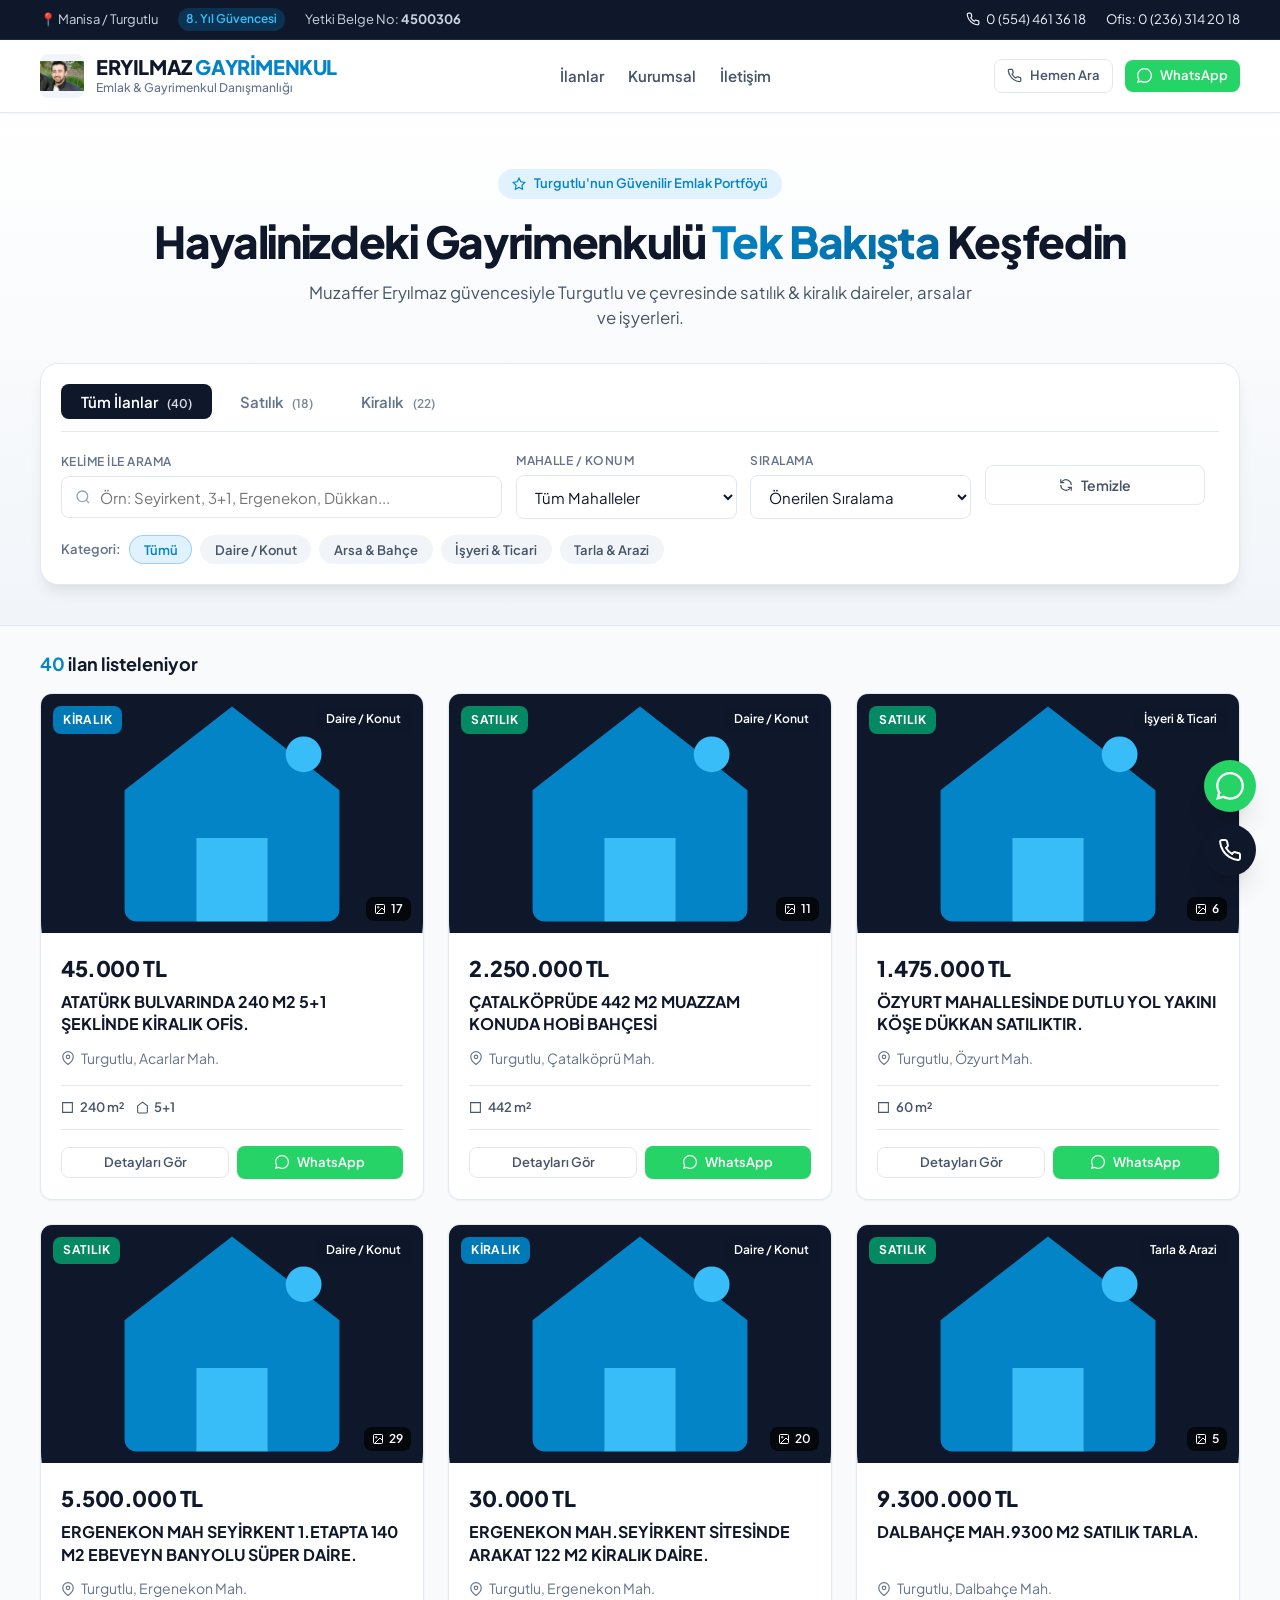
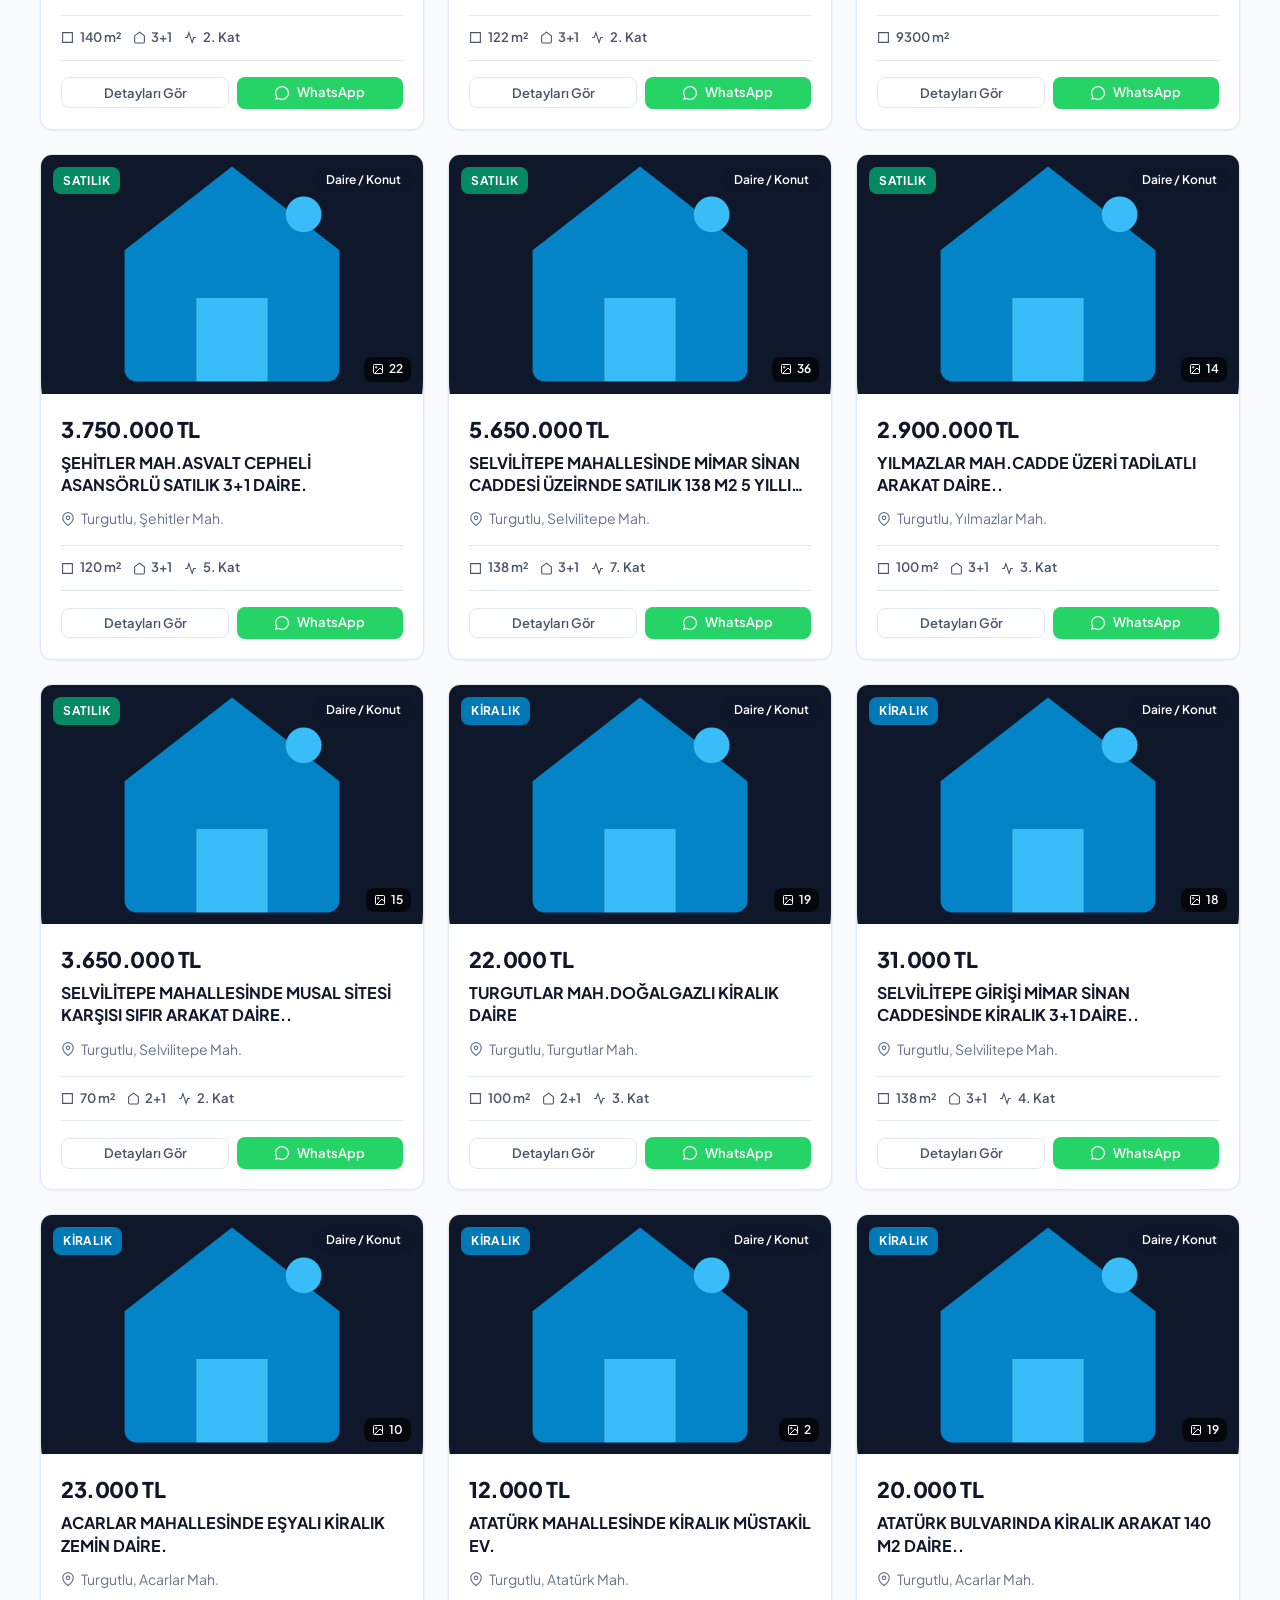
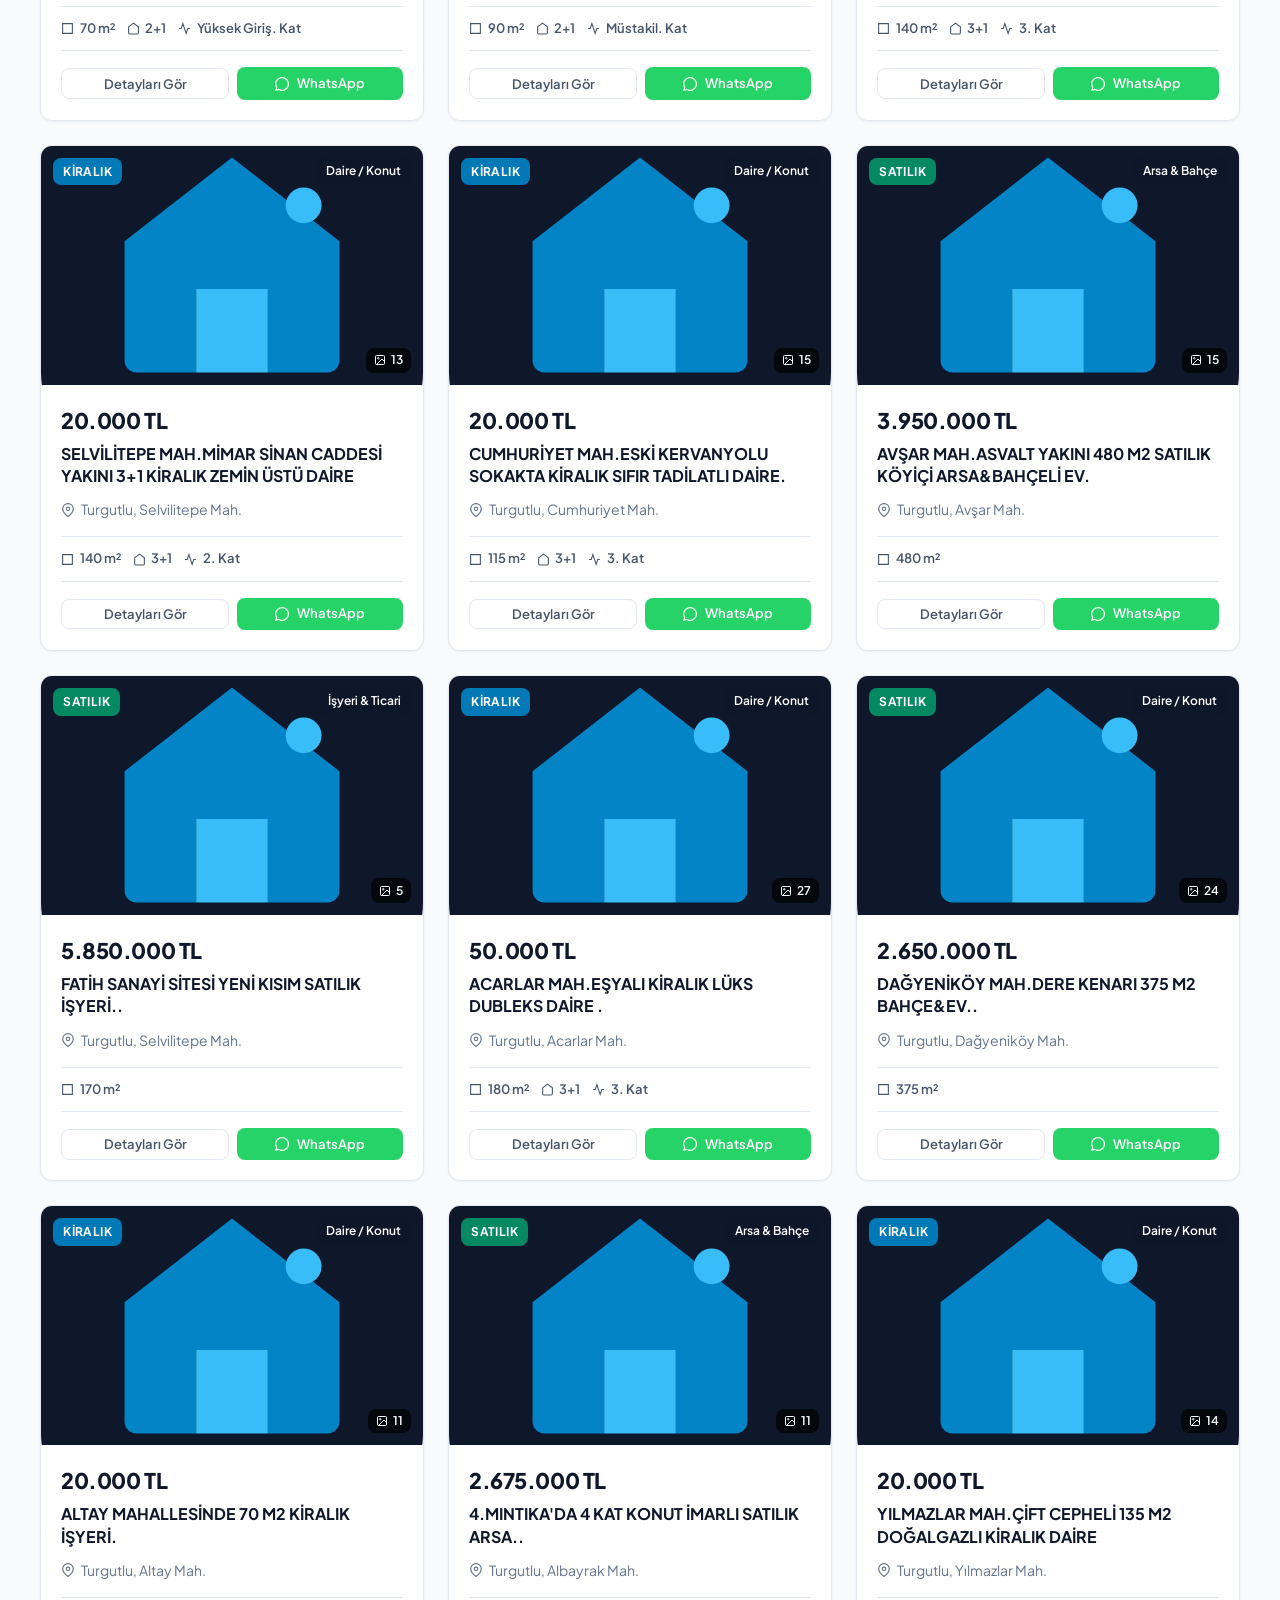
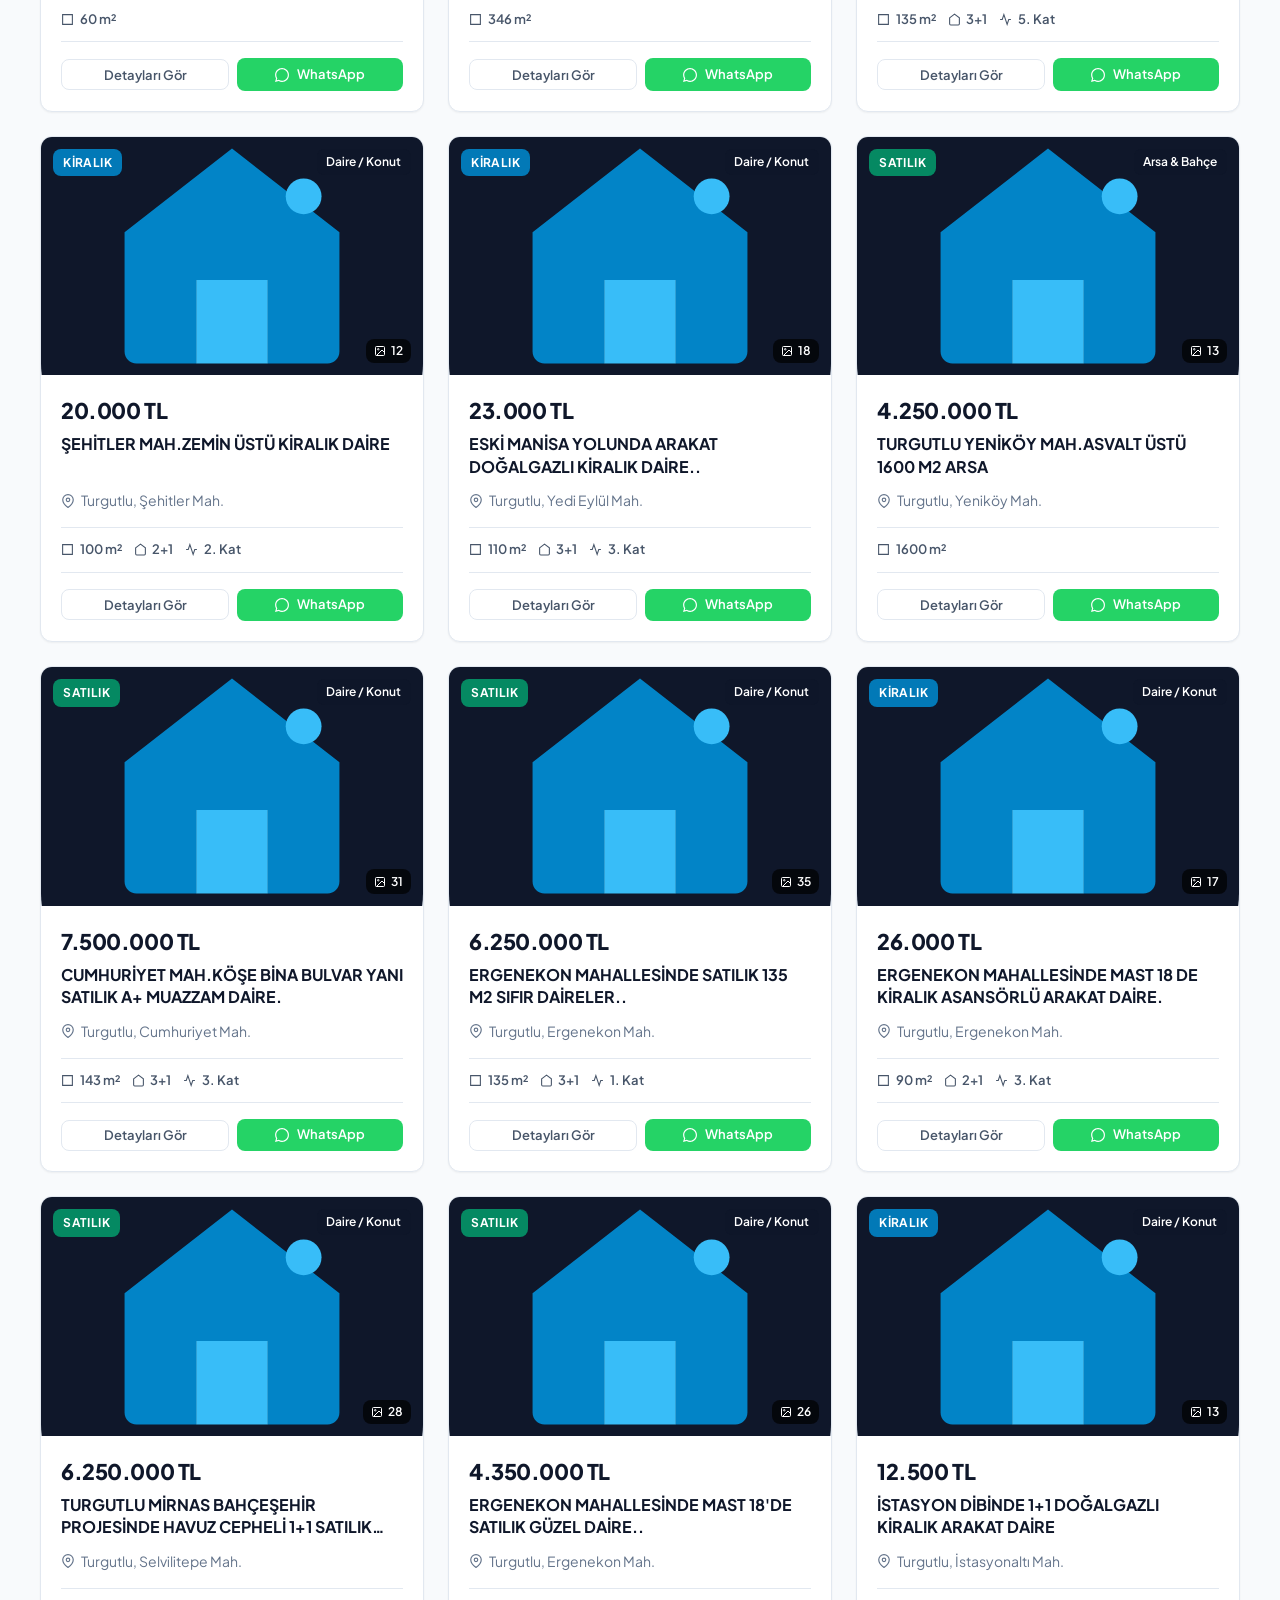
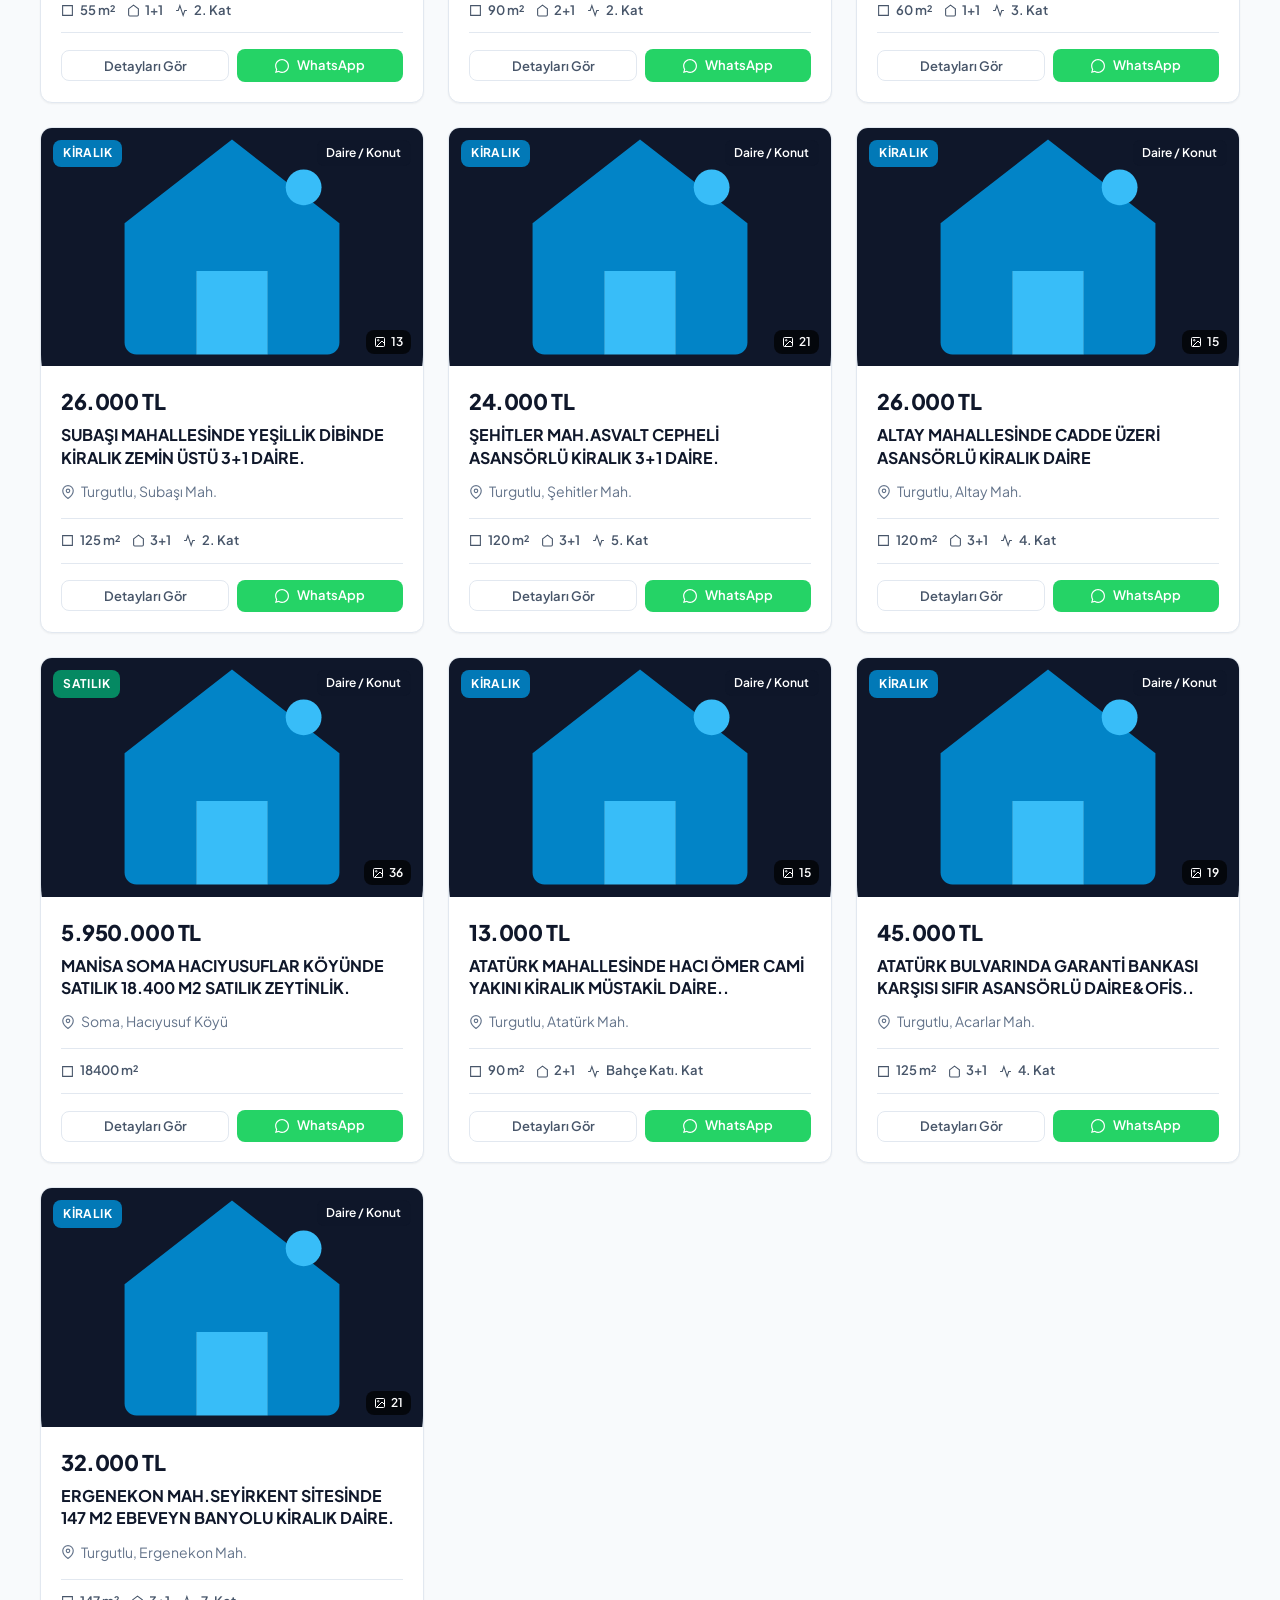
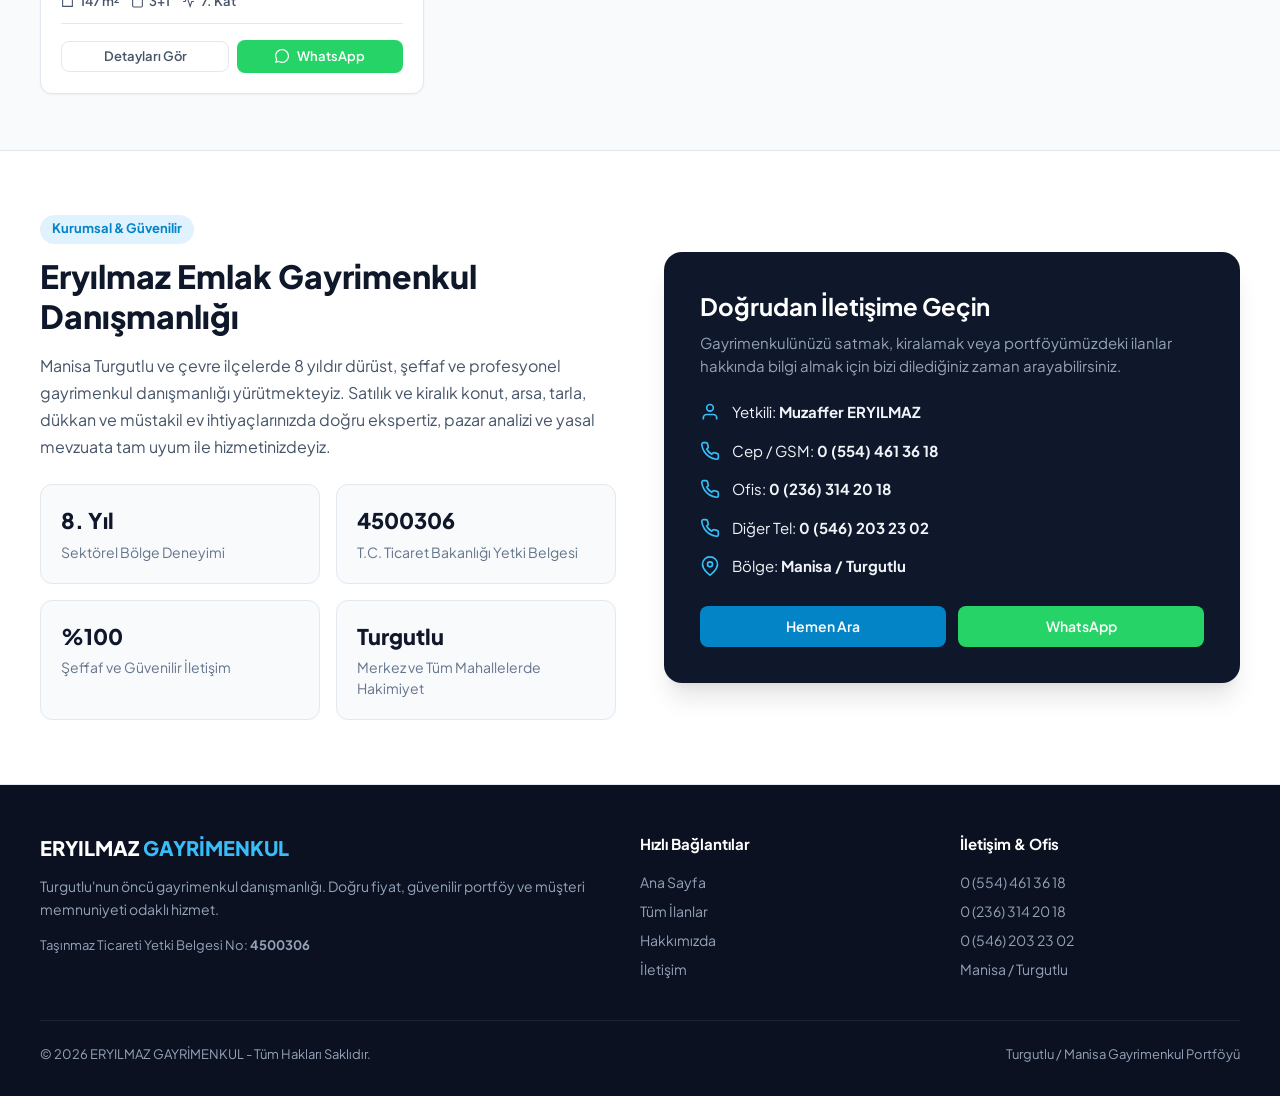
==== index.html @ 2db017e1 "feat: Eryilmaz Gayrimenkul modern minimalist web sitesi" ====
<!DOCTYPE html>
<html lang="tr">
<head>
  <meta charset="UTF-8">
  <meta name="viewport" content="width=device-width, initial-scale=1.0">
  <title>ERYILMAZ GAYRİMENKUL | Manisa Turgutlu Satılık ve Kiralık İlanlar</title>
  
  <!-- SEO & Meta -->
  <meta name="description" content="Eryılmaz Gayrimenkul Manisa Turgutlu satılık ve kiralık daire, arsa, tarla ve işyeri ilanları. Güvenilir ve şeffaf emlak danışmanlığı. Muzaffer Eryılmaz.">
  <meta name="keywords" content="turgutlu satılık daire, turgutlu kiralık daire, turgutlu arsa, eryılmaz gayrimenkul, manisa turgutlu emlak">
  <meta name="author" content="Eryılmaz Gayrimenkul">
  
  <!-- Open Graph / Sosyal Medya Paylaşımı -->
  <meta property="og:type" content="website">
  <meta property="og:title" content="ERYILMAZ GAYRİMENKUL | Turgutlu Emlak İlanları">
  <meta property="og:description" content="Manisa Turgutlu'da satılık ve kiralık en güncel daire, arsa ve ticari gayrimenkul portföyü.">
  <meta property="og:image" content="assets/img/eryilmaz-logo.jpg">
  
  <!-- Favicon -->
  <link rel="icon" type="image/svg+xml" href="assets/icons/favicon.svg">
  
  <!-- Google Fonts: Plus Jakarta Sans -->
  <link rel="preconnect" href="https://fonts.googleapis.com">
  <link rel="preconnect" href="https://fonts.gstatic.com" crossorigin>
  <link href="https://fonts.googleapis.com/css2?family=Plus+Jakarta+Sans:wght@400;500;600;700;800&display=swap" rel="stylesheet">
  
  <!-- Stylesheet -->
  <link rel="stylesheet" href="css/styles.css">
</head>
<body>

  <!-- 1. Üst Bilgi & Güven Çubuğu -->
  <aside class="top-notice">
    <div class="container">
      <div class="top-notice-left">
        <span>📍 Manisa / Turgutlu</span>
        <span class="top-badge">8. Yıl Güvencesi</span>
        <span>Yetki Belge No: <strong>4500306</strong></span>
      </div>
      <div class="top-notice-right">
        <a href="tel:05544613618">
          <svg width="14" height="14" viewBox="0 0 24 24" fill="none" stroke="currentColor" stroke-width="2"><path d="M22 16.92v3a2 2 0 0 1-2.18 2 19.79 19.79 0 0 1-8.63-3.07 19.5 19.5 0 0 1-6-6 19.79 19.79 0 0 1-3.07-8.67A2 2 0 0 1 4.11 2h3a2 2 0 0 1 2 1.72 12.84 12.84 0 0 0 .7 2.81 2 2 0 0 1-.45 2.11L8.09 9.91a16 16 0 0 0 6 6l1.27-1.27a2 2 0 0 1 2.11-.45 12.84 12.84 0 0 0 2.81.7A2 2 0 0 1 22 16.92z"></path></svg>
          0 (554) 461 36 18
        </a>
        <a href="tel:02363142018">
          <span>Ofis: 0 (236) 314 20 18</span>
        </a>
      </div>
    </div>
  </aside>

  <!-- 2. Ana Header -->
  <header class="site-header">
    <div class="container">
      <div class="header-inner">
        <!-- Logo -->
        <a href="#" class="brand-link">
          <img src="assets/img/eryilmaz-logo.jpg" alt="Eryılmaz Gayrimenkul" class="brand-logo-img" onerror="this.style.display='none'">
          <div class="brand-text-col">
            <div class="brand-name">ERYILMAZ <span>GAYRİMENKUL</span></div>
            <div class="brand-sub">Emlak & Gayrimenkul Danışmanlığı</div>
          </div>
        </a>

        <!-- Menü -->
        <nav class="header-nav">
          <a href="#ilanlar">İlanlar</a>
          <a href="#hakkimizda">Kurumsal</a>
          <a href="#iletisim">İletişim</a>
        </nav>

        <!-- Eylemler -->
        <div class="header-actions">
          <a href="tel:05544613618" class="btn btn-outline btn-sm">
            <svg width="15" height="15" viewBox="0 0 24 24" fill="none" stroke="currentColor" stroke-width="2"><path d="M22 16.92v3a2 2 0 0 1-2.18 2 19.79 19.79 0 0 1-8.63-3.07 19.5 19.5 0 0 1-6-6 19.79 19.79 0 0 1-3.07-8.67A2 2 0 0 1 4.11 2h3a2 2 0 0 1 2 1.72 12.84 12.84 0 0 0 .7 2.81 2 2 0 0 1-.45 2.11L8.09 9.91a16 16 0 0 0 6 6l1.27-1.27a2 2 0 0 1 2.11-.45 12.84 12.84 0 0 0 2.81.7A2 2 0 0 1 22 16.92z"></path></svg>
            Hemen Ara
          </a>
          <a href="https://wa.me/905544613618?text=Merhaba,%20Ery%C4%B1lmaz%20Gayrimenkul%20ilanlar%C4%B1%20hakk%C4%B1nda%20bilgi%20almak%20istiyorum." target="_blank" rel="noopener" class="btn btn-whatsapp btn-sm">
            <svg width="15" height="15" viewBox="0 0 24 24" fill="currentColor">
              <path d="M.057 24l1.687-6.163c-1.041-1.804-1.588-3.849-1.587-5.946.003-6.556 5.338-11.891 11.893-11.891 3.181.001 6.167 1.24 8.413 3.488 2.245 2.248 3.481 5.236 3.48 8.414-.003 6.557-5.338 11.892-11.893 11.892-1.99-.001-3.951-.5-5.688-1.448l-6.305 1.654zm6.597-3.807c1.676.995 3.276 1.591 5.392 1.592 5.448 0 9.886-4.434 9.889-9.885.002-5.462-4.415-9.89-9.881-9.892-5.452 0-9.887 4.434-9.889 9.884-.001 2.225.651 3.891 1.746 5.634l-.999 3.648 3.742-.981z"/>
            </svg>
            WhatsApp
          </a>
        </div>
      </div>
    </div>
  </header>

  <!-- 3. Hero & Hızlı Arama Bölümü -->
  <section class="hero" id="hero">
    <div class="container">
      <div class="hero-tag">
        <svg width="14" height="14" viewBox="0 0 24 24" fill="none" stroke="currentColor" stroke-width="2"><path d="M12 2l3.09 6.26L22 9.27l-5 4.87 1.18 6.88L12 17.77l-6.18 3.25L7 14.14 2 9.27l6.91-1.01L12 2z"></path></svg>
        Turgutlu'nun Güvenilir Emlak Portföyü
      </div>
      <h1 class="hero-title">
        Hayalinizdeki Gayrimenkulü <span>Tek Bakışta</span> Keşfedin
      </h1>
      <p class="hero-desc">
        Muzaffer Eryılmaz güvencesiyle Turgutlu ve çevresinde satılık & kiralık daireler, arsalar ve işyerleri.
      </p>

      <!-- Arama & Filtre Kartı -->
      <div class="filter-card" id="filtre">
        <!-- Satılık / Kiralık / Tümü Sekmeleri -->
        <div class="filter-tabs">
          <button class="tab-btn active" data-status="all">
            Tüm İlanlar <span class="badge-count" id="count-all">(40)</span>
          </button>
          <button class="tab-btn" data-status="Satılık">
            Satılık <span class="badge-count" id="count-satilik">(18)</span>
          </button>
          <button class="tab-btn" data-status="Kiralık">
            Kiralık <span class="badge-count" id="count-kiralik">(22)</span>
          </button>
        </div>

        <!-- Filtre Izgarası -->
        <div class="filter-grid">
          <!-- Arama Input -->
          <div class="form-group">
            <label class="form-label">Kelime ile Arama</label>
            <div class="input-wrap">
              <svg width="16" height="16" viewBox="0 0 24 24" fill="none" stroke="currentColor" stroke-width="2"><circle cx="11" cy="11" r="8"></circle><line x1="21" y1="21" x2="16.65" y2="16.65"></line></svg>
              <input type="text" id="search-input" class="form-input input-with-icon" placeholder="Örn: Seyirkent, 3+1, Ergenekon, Dükkan...">
            </div>
          </div>

          <!-- Mahalle -->
          <div class="form-group">
            <label class="form-label">Mahalle / Konum</label>
            <select id="neighborhood-select" class="form-select">
              <option value="all">Tüm Mahalleler</option>
            </select>
          </div>

          <!-- Sıralama -->
          <div class="form-group">
            <label class="form-label">Sıralama</label>
            <select id="sort-select" class="form-select">
              <option value="default">Önerilen Sıralama</option>
              <option value="price-asc">Fiyat: Düşükten Yükseğe</option>
              <option value="price-desc">Fiyat: Yüksekten Düşüğe</option>
              <option value="id-desc">En Yeni İlanlar</option>
            </select>
          </div>

          <!-- Sıfırla -->
          <div class="form-group" style="justify-content: flex-end;">
            <button class="btn btn-outline" id="btn-reset-filters" title="Filtreleri Temizle">
              <svg width="14" height="14" viewBox="0 0 24 24" fill="none" stroke="currentColor" stroke-width="2"><path d="M3 2v6h6"></path><path d="M21 12A9 9 0 0 0 6 5.3L3 8"></path><path d="M21 22v-6h-6"></path><path d="M3 12a9 9 0 0 0 15 6.7l3-2.7"></path></svg>
              Temizle
            </button>
          </div>
        </div>

        <!-- Hızlı Kategori Seçimi -->
        <div class="quick-category-pills">
          <span class="quick-label">Kategori:</span>
          <button class="category-pill active" data-category="all">Tümü</button>
          <button class="category-pill" data-category="Daire / Konut">Daire / Konut</button>
          <button class="category-pill" data-category="Arsa & Bahçe">Arsa & Bahçe</button>
          <button class="category-pill" data-category="İşyeri & Ticari">İşyeri & Ticari</button>
          <button class="category-pill" data-category="Tarla & Arazi">Tarla & Arazi</button>
        </div>
      </div>
    </div>
  </section>

  <!-- 4. İlanlar Listesi -->
  <main class="container" id="ilanlar">
    <div class="results-bar">
      <div class="results-count" id="results-count">
        <span>40</span> ilan listeleniyor
      </div>
    </div>

    <!-- İlan Kartları Konteyneri -->
    <div class="listings-grid" id="listings-container">
      <!-- Dinamik olarak app.js tarafından doldurulacaktır -->
    </div>
  </main>

  <!-- 5. Kurumsal & Güven Bölümü -->
  <section class="about-section" id="hakkimizda">
    <div class="container">
      <div class="about-grid">
        <div>
          <span class="about-badge">Kurumsal & Güvenilir</span>
          <h2 class="about-title">Eryılmaz Emlak Gayrimenkul Danışmanlığı</h2>
          <p class="about-desc">
            Manisa Turgutlu ve çevre ilçelerde 8 yıldır dürüst, şeffaf ve profesyonel gayrimenkul danışmanlığı yürütmekteyiz. Satılık ve kiralık konut, arsa, tarla, dükkan ve müstakil ev ihtiyaçlarınızda doğru ekspertiz, pazar analizi ve yasal mevzuata tam uyum ile hizmetinizdeyiz.
          </p>

          <div class="trust-cards-grid">
            <div class="trust-item">
              <div class="trust-item-title">8. Yıl</div>
              <div class="trust-item-sub">Sektörel Bölge Deneyimi</div>
            </div>
            <div class="trust-item">
              <div class="trust-item-title">4500306</div>
              <div class="trust-item-sub">T.C. Ticaret Bakanlığı Yetki Belgesi</div>
            </div>
            <div class="trust-item">
              <div class="trust-item-title">%100</div>
              <div class="trust-item-sub">Şeffaf ve Güvenilir İletişim</div>
            </div>
            <div class="trust-item">
              <div class="trust-item-title">Turgutlu</div>
              <div class="trust-item-sub">Merkez ve Tüm Mahallelerde Hakimiyet</div>
            </div>
          </div>
        </div>

        <div class="contact-card-box" id="iletisim">
          <h3>Doğrudan İletişime Geçin</h3>
          <p>Gayrimenkulünüzü satmak, kiralamak veya portföyümüzdeki ilanlar hakkında bilgi almak için bizi dilediğiniz zaman arayabilirsiniz.</p>

          <div class="contact-list">
            <div class="contact-row">
              <svg width="20" height="20" viewBox="0 0 24 24" fill="none" stroke="currentColor" stroke-width="2"><path d="M20 21v-2a4 4 0 0 0-4-4H8a4 4 0 0 0-4 4v2"></path><circle cx="12" cy="7" r="4"></circle></svg>
              <span>Yetkili: <strong>Muzaffer ERYILMAZ</strong></span>
            </div>
            <div class="contact-row">
              <svg width="20" height="20" viewBox="0 0 24 24" fill="none" stroke="currentColor" stroke-width="2"><path d="M22 16.92v3a2 2 0 0 1-2.18 2 19.79 19.79 0 0 1-8.63-3.07 19.5 19.5 0 0 1-6-6 19.79 19.79 0 0 1-3.07-8.67A2 2 0 0 1 4.11 2h3a2 2 0 0 1 2 1.72 12.84 12.84 0 0 0 .7 2.81 2 2 0 0 1-.45 2.11L8.09 9.91a16 16 0 0 0 6 6l1.27-1.27a2 2 0 0 1 2.11-.45 12.84 12.84 0 0 0 2.81.7A2 2 0 0 1 22 16.92z"></path></svg>
              <span>Cep / GSM: <strong>0 (554) 461 36 18</strong></span>
            </div>
            <div class="contact-row">
              <svg width="20" height="20" viewBox="0 0 24 24" fill="none" stroke="currentColor" stroke-width="2"><path d="M22 16.92v3a2 2 0 0 1-2.18 2 19.79 19.79 0 0 1-8.63-3.07 19.5 19.5 0 0 1-6-6 19.79 19.79 0 0 1-3.07-8.67A2 2 0 0 1 4.11 2h3a2 2 0 0 1 2 1.72 12.84 12.84 0 0 0 .7 2.81 2 2 0 0 1-.45 2.11L8.09 9.91a16 16 0 0 0 6 6l1.27-1.27a2 2 0 0 1 2.11-.45 12.84 12.84 0 0 0 2.81.7A2 2 0 0 1 22 16.92z"></path></svg>
              <span>Ofis: <strong>0 (236) 314 20 18</strong></span>
            </div>
            <div class="contact-row">
              <svg width="20" height="20" viewBox="0 0 24 24" fill="none" stroke="currentColor" stroke-width="2"><path d="M22 16.92v3a2 2 0 0 1-2.18 2 19.79 19.79 0 0 1-8.63-3.07 19.5 19.5 0 0 1-6-6 19.79 19.79 0 0 1-3.07-8.67A2 2 0 0 1 4.11 2h3a2 2 0 0 1 2 1.72 12.84 12.84 0 0 0 .7 2.81 2 2 0 0 1-.45 2.11L8.09 9.91a16 16 0 0 0 6 6l1.27-1.27a2 2 0 0 1 2.11-.45 12.84 12.84 0 0 0 2.81.7A2 2 0 0 1 22 16.92z"></path></svg>
              <span>Diğer Tel: <strong>0 (546) 203 23 02</strong></span>
            </div>
            <div class="contact-row">
              <svg width="20" height="20" viewBox="0 0 24 24" fill="none" stroke="currentColor" stroke-width="2"><path d="M21 10c0 7-9 13-9 13s-9-6-9-13a9 9 0 0 1 18 0z"></path><circle cx="12" cy="10" r="3"></circle></svg>
              <span>Bölge: <strong>Manisa / Turgutlu</strong></span>
            </div>
          </div>

          <div style="display: flex; gap: 0.75rem; flex-wrap: wrap;">
            <a href="tel:05544613618" class="btn btn-accent" style="flex: 1;">
              Hemen Ara
            </a>
            <a href="https://wa.me/905544613618?text=Merhaba%20Muzaffer%20Bey,%20dan%C4%B1%C5%9Fmanl%C4%B1k%20almak%20istiyorum." target="_blank" rel="noopener" class="btn btn-whatsapp" style="flex: 1;">
              WhatsApp
            </a>
          </div>
        </div>
      </div>
    </div>
  </section>

  <!-- 6. Footer -->
  <footer class="site-footer">
    <div class="container">
      <div class="footer-grid">
        <div>
          <div class="footer-brand">ERYILMAZ <span>GAYRİMENKUL</span></div>
          <p style="line-height: 1.6; margin-bottom: 1rem;">
            Turgutlu'nun öncü gayrimenkul danışmanlığı. Doğru fiyat, güvenilir portföy ve müşteri memnuniyeti odaklı hizmet.
          </p>
          <p style="font-size: 0.8125rem;">
            Taşınmaz Ticareti Yetki Belgesi No: <strong>4500306</strong>
          </p>
        </div>

        <div class="footer-col">
          <h4>Hızlı Bağlantılar</h4>
          <ul class="footer-links">
            <li><a href="#hero">Ana Sayfa</a></li>
            <li><a href="#ilanlar">Tüm İlanlar</a></li>
            <li><a href="#hakkimizda">Hakkımızda</a></li>
            <li><a href="#iletisim">İletişim</a></li>
          </ul>
        </div>

        <div class="footer-col">
          <h4>İletişim & Ofis</h4>
          <ul class="footer-links">
            <li><a href="tel:05544613618">0 (554) 461 36 18</a></li>
            <li><a href="tel:02363142018">0 (236) 314 20 18</a></li>
            <li><a href="tel:05462032302">0 (546) 203 23 02</a></li>
            <li><span>Manisa / Turgutlu</span></li>
          </ul>
        </div>
      </div>

      <div class="footer-bottom">
        <div>&copy; 2026 ERYILMAZ GAYRİMENKUL - Tüm Hakları Saklıdır.</div>
        <div>Turgutlu / Manisa Gayrimenkul Portföyü</div>
      </div>
    </div>
  </footer>

  <!-- 7. İlan Detay Modalı (Interactive Modal) -->
  <div class="modal-overlay" id="modal-overlay" role="dialog" aria-modal="true">
    <div class="modal-container">
      <button class="modal-header-close" id="modal-close-btn" aria-label="Kapat">
        <svg width="20" height="20" viewBox="0 0 24 24" fill="none" stroke="currentColor" stroke-width="2.5"><line x1="18" y1="6" x2="6" y2="18"></line><line x1="6" y1="6" x2="18" y2="18"></line></svg>
      </button>

      <!-- Galeri -->
      <div class="gallery-wrap">
        <div class="gallery-main-img-container">
          <button class="gallery-nav-btn gallery-prev" id="gallery-prev-btn" aria-label="Önceki Fotoğraf">
            <svg width="22" height="22" viewBox="0 0 24 24" fill="none" stroke="currentColor" stroke-width="2.5"><polyline points="15 18 9 12 15 6"></polyline></svg>
          </button>
          <img id="gallery-main-img" class="gallery-main-img" src="" alt="İlan Fotoğrafı">
          <button class="gallery-nav-btn gallery-next" id="gallery-next-btn" aria-label="Sonraki Fotoğraf">
            <svg width="22" height="22" viewBox="0 0 24 24" fill="none" stroke="currentColor" stroke-width="2.5"><polyline points="9 18 15 12 9 6"></polyline></svg>
          </button>
          <div class="gallery-counter" id="gallery-counter">1 / 1</div>
        </div>
        <!-- Küçük Önizleme Şeridi -->
        <div class="gallery-thumbs" id="gallery-thumbs"></div>
      </div>

      <!-- İçerik -->
      <div class="modal-content-body">
        <div class="modal-top-meta">
          <div class="modal-badges">
            <span id="modal-status-badge" class="card-badge-status badge-satilik">Satılık</span>
            <span id="modal-category-badge" class="card-badge-type" style="position: static;">Daire</span>
          </div>
          <div class="modal-price" id="modal-price">0 TL</div>
        </div>

        <h2 class="modal-title" id="modal-title">İlan Başlığı</h2>
        <div class="modal-loc" id="modal-loc">Konum bilgisi</div>

        <!-- Özellikler Izgarası -->
        <div class="modal-specs-grid" id="modal-specs-grid"></div>

        <!-- İlan Açıklaması -->
        <h3 class="modal-section-title">İlan Açıklaması</h3>
        <p class="modal-desc-text" id="modal-desc"></p>

        <!-- Etiketler / Özellikler -->
        <div class="modal-tags-list" id="modal-features"></div>

        <!-- Aksiyon Butonları -->
        <div class="modal-actions-bar">
          <a id="modal-wa-btn" class="btn btn-whatsapp" href="#" target="_blank" rel="noopener">
            <svg width="18" height="18" viewBox="0 0 24 24" fill="currentColor">
              <path d="M.057 24l1.687-6.163c-1.041-1.804-1.588-3.849-1.587-5.946.003-6.556 5.338-11.891 11.893-11.891 3.181.001 6.167 1.24 8.413 3.488 2.245 2.248 3.481 5.236 3.48 8.414-.003 6.557-5.338 11.892-11.893 11.892-1.99-.001-3.951-.5-5.688-1.448l-6.305 1.654zm6.597-3.807c1.676.995 3.276 1.591 5.392 1.592 5.448 0 9.886-4.434 9.889-9.885.002-5.462-4.415-9.89-9.881-9.892-5.452 0-9.887 4.434-9.889 9.884-.001 2.225.651 3.891 1.746 5.634l-.999 3.648 3.742-.981z"/>
            </svg>
            WhatsApp'tan Bilgi Al
          </a>
          <a id="modal-call-btn" class="btn btn-primary" href="tel:05544613618">
            <svg width="18" height="18" viewBox="0 0 24 24" fill="none" stroke="currentColor" stroke-width="2"><path d="M22 16.92v3a2 2 0 0 1-2.18 2 19.79 19.79 0 0 1-8.63-3.07 19.5 19.5 0 0 1-6-6 19.79 19.79 0 0 1-3.07-8.67A2 2 0 0 1 4.11 2h3a2 2 0 0 1 2 1.72 12.84 12.84 0 0 0 .7 2.81 2 2 0 0 1-.45 2.11L8.09 9.91a16 16 0 0 0 6 6l1.27-1.27a2 2 0 0 1 2.11-.45 12.84 12.84 0 0 0 2.81.7A2 2 0 0 1 22 16.92z"></path></svg>
            Danışmanı Ara
          </a>
          <button id="modal-share-btn" class="btn btn-outline" title="İlanı Paylaş">
            <svg width="18" height="18" viewBox="0 0 24 24" fill="none" stroke="currentColor" stroke-width="2"><circle cx="18" cy="5" r="3"></circle><circle cx="6" cy="12" r="3"></circle><circle cx="18" cy="19" r="3"></circle><line x1="8.59" y1="13.51" x2="15.42" y2="17.49"></line><line x1="15.41" y1="6.51" x2="8.59" y2="10.49"></line></svg>
            Paylaş
          </button>
        </div>
      </div>
    </div>
  </div>

  <!-- 8. Yüzen Hızlı İletişim Butonları -->
  <div class="floating-actions">
    <a href="https://wa.me/905544613618?text=Merhaba,%20Ery%C4%B1lmaz%20Gayrimenkul%20hakk%C4%B1nda%20bilgi%20almak%20istiyorum." target="_blank" rel="noopener" class="floating-btn float-wa" title="WhatsApp ile İletişim">
      <svg width="28" height="28" viewBox="0 0 24 24" fill="currentColor">
        <path d="M.057 24l1.687-6.163c-1.041-1.804-1.588-3.849-1.587-5.946.003-6.556 5.338-11.891 11.893-11.891 3.181.001 6.167 1.24 8.413 3.488 2.245 2.248 3.481 5.236 3.48 8.414-.003 6.557-5.338 11.892-11.893 11.892-1.99-.001-3.951-.5-5.688-1.448l-6.305 1.654zm6.597-3.807c1.676.995 3.276 1.591 5.392 1.592 5.448 0 9.886-4.434 9.889-9.885.002-5.462-4.415-9.89-9.881-9.892-5.452 0-9.887 4.434-9.889 9.884-.001 2.225.651 3.891 1.746 5.634l-.999 3.648 3.742-.981z"/>
      </svg>
    </a>
    <a href="tel:05544613618" class="floating-btn float-phone" title="Hemen Ara">
      <svg width="24" height="24" viewBox="0 0 24 24" fill="none" stroke="currentColor" stroke-width="2"><path d="M22 16.92v3a2 2 0 0 1-2.18 2 19.79 19.79 0 0 1-8.63-3.07 19.5 19.5 0 0 1-6-6 19.79 19.79 0 0 1-3.07-8.67A2 2 0 0 1 4.11 2h3a2 2 0 0 1 2 1.72 12.84 12.84 0 0 0 .7 2.81 2 2 0 0 1-.45 2.11L8.09 9.91a16 16 0 0 0 6 6l1.27-1.27a2 2 0 0 1 2.11-.45 12.84 12.84 0 0 0 2.81.7A2 2 0 0 1 22 16.92z"></path></svg>
    </a>
  </div>

  <!-- Toast Bildirimi -->
  <div class="toast" id="toast">Bildirim</div>

  <!-- JavaScript Kodları -->
  <script src="js/data.js"></script>
  <script src="js/app.js"></script>
</body>
</html>
---- css/styles.css ----
:root {
  --primary: #0f172a;
  --primary-light: #1e293b;
  --accent: #0284c7;
  --accent-hover: #0369a1;
  --accent-soft: #e0f2fe;
  --success: #059669;
  --success-soft: #d1fae5;
  --warning: #d97706;
  --warning-soft: #fef3c7;
  --bg-body: #f8fafc;
  --bg-card: #ffffff;
  --border: #e2e8f0;
  --border-focus: #94a3b8;
  --text-primary: #0f172a;
  --text-secondary: #475569;
  --text-muted: #64748b;
  --text-light: #94a3b8;
  --radius-sm: 8px;
  --radius-md: 12px;
  --radius-lg: 18px;
  --radius-full: 9999px;
  --shadow-sm: 0 1px 2px 0 rgb(0 0 0 / 0.05);
  --shadow: 0 4px 6px -1px rgb(0 0 0 / 0.07), 0 2px 4px -2px rgb(0 0 0 / 0.05);
  --shadow-md: 0 10px 15px -3px rgb(0 0 0 / 0.08), 0 4px 6px -4px rgb(0 0 0 / 0.04);
  --shadow-xl: 0 20px 25px -5px rgb(0 0 0 / 0.1), 0 8px 10px -6px rgb(0 0 0 / 0.06);
  --transition: all 0.2s cubic-bezier(0.4, 0, 0.2, 1);
  --max-width: 1240px;
}

* {
  box-sizing: border-box;
  margin: 0;
  padding: 0;
}

html {
  scroll-behavior: smooth;
  font-family: 'Plus Jakarta Sans', system-ui, -apple-system, BlinkMacSystemFont, "Segoe UI", Roboto, sans-serif;
  color: var(--text-primary);
  background-color: var(--bg-body);
  line-height: 1.5;
  -webkit-font-smoothing: antialiased;
}

body {
  min-height: 100vh;
  display: flex;
  flex-direction: column;
}

a {
  color: inherit;
  text-decoration: none;
}

button {
  font-family: inherit;
  cursor: pointer;
  border: none;
  background: none;
}

img {
  max-width: 100%;
  height: auto;
  display: block;
}

.container {
  max-width: var(--max-width);
  margin: 0 auto;
  padding: 0 1.25rem;
  width: 100%;
}

/* ---------------- TOP NOTIFICATION BAR ---------------- */
.top-notice {
  background: var(--primary);
  color: #cbd5e1;
  font-size: 0.8125rem;
  padding: 0.5rem 0;
  border-bottom: 1px solid rgba(255, 255, 255, 0.08);
}
.top-notice .container {
  display: flex;
  align-items: center;
  justify-content: space-between;
  gap: 1rem;
  flex-wrap: wrap;
}
.top-notice-left, .top-notice-right {
  display: flex;
  align-items: center;
  gap: 1.25rem;
}
.top-notice a {
  color: #f1f5f9;
  transition: var(--transition);
  display: inline-flex;
  align-items: center;
  gap: 0.35rem;
}
.top-notice a:hover {
  color: #38bdf8;
}
.top-badge {
  background: rgba(2, 132, 199, 0.25);
  color: #38bdf8;
  padding: 0.15rem 0.5rem;
  border-radius: var(--radius-full);
  font-weight: 600;
  font-size: 0.75rem;
}

/* ---------------- HEADER ---------------- */
.site-header {
  background: var(--bg-card);
  border-bottom: 1px solid var(--border);
  position: sticky;
  top: 0;
  z-index: 50;
  backdrop-filter: blur(12px);
  background: rgba(255, 255, 255, 0.95);
  box-shadow: var(--shadow-sm);
}
.header-inner {
  display: flex;
  align-items: center;
  justify-content: space-between;
  height: 72px;
}
.brand-link {
  display: flex;
  align-items: center;
  gap: 0.75rem;
}
.brand-logo-img {
  width: 44px;
  height: 44px;
  object-fit: contain;
  border-radius: var(--radius-sm);
  background: #f1f5f9;
}
.brand-text-col {
  display: flex;
  flex-direction: column;
}
.brand-name {
  font-size: 1.25rem;
  font-weight: 800;
  letter-spacing: -0.02em;
  color: var(--primary);
  line-height: 1.2;
}
.brand-name span {
  color: var(--accent);
}
.brand-sub {
  font-size: 0.75rem;
  color: var(--text-muted);
  font-weight: 500;
}
.header-nav {
  display: flex;
  align-items: center;
  gap: 1.5rem;
}
.header-nav a {
  font-size: 0.9375rem;
  font-weight: 600;
  color: var(--text-secondary);
  transition: var(--transition);
}
.header-nav a:hover {
  color: var(--accent);
}
.header-actions {
  display: flex;
  align-items: center;
  gap: 0.75rem;
}
.btn {
  display: inline-flex;
  align-items: center;
  justify-content: center;
  gap: 0.5rem;
  padding: 0.625rem 1.125rem;
  font-size: 0.875rem;
  font-weight: 600;
  border-radius: var(--radius-sm);
  transition: var(--transition);
  text-decoration: none;
  white-space: nowrap;
}
.btn-primary {
  background: var(--primary);
  color: #fff;
}
.btn-primary:hover {
  background: var(--primary-light);
  transform: translateY(-1px);
}
.btn-accent {
  background: var(--accent);
  color: #fff;
}
.btn-accent:hover {
  background: var(--accent-hover);
  transform: translateY(-1px);
}
.btn-whatsapp {
  background: #25D366;
  color: #fff;
}
.btn-whatsapp:hover {
  background: #1eb956;
  transform: translateY(-1px);
}
.btn-outline {
  border: 1px solid var(--border);
  color: var(--text-secondary);
  background: var(--bg-card);
}
.btn-outline:hover {
  border-color: var(--border-focus);
  color: var(--text-primary);
  background: #f1f5f9;
}
.btn-sm {
  padding: 0.4rem 0.75rem;
  font-size: 0.8125rem;
  border-radius: var(--radius-sm);
}

/* ---------------- HERO / BANNER ---------------- */
.hero {
  padding: 3.5rem 0 2.5rem;
  background: linear-gradient(180deg, #ffffff 0%, #f1f5f9 100%);
  border-bottom: 1px solid var(--border);
  text-align: center;
}
.hero-tag {
  display: inline-flex;
  align-items: center;
  gap: 0.5rem;
  background: var(--accent-soft);
  color: var(--accent);
  padding: 0.35rem 0.85rem;
  border-radius: var(--radius-full);
  font-size: 0.8125rem;
  font-weight: 600;
  margin-bottom: 1rem;
}
.hero-title {
  font-size: clamp(1.85rem, 4vw, 2.75rem);
  font-weight: 800;
  color: var(--primary);
  letter-spacing: -0.03em;
  line-height: 1.2;
  margin-bottom: 0.75rem;
}
.hero-title span {
  background: linear-gradient(135deg, var(--accent) 0%, #0369a1 100%);
  -webkit-background-clip: text;
  -webkit-text-fill-color: transparent;
}
.hero-desc {
  max-width: 680px;
  margin: 0 auto 2rem;
  color: var(--text-secondary);
  font-size: 1.05rem;
}

/* ---------------- SEARCH & FILTER PANEL ---------------- */
.filter-card {
  background: var(--bg-card);
  border: 1px solid var(--border);
  border-radius: var(--radius-lg);
  padding: 1.25rem;
  box-shadow: var(--shadow-md);
  margin-top: 1rem;
  text-align: left;
}
.filter-tabs {
  display: flex;
  gap: 0.5rem;
  margin-bottom: 1.25rem;
  border-bottom: 1px solid var(--border);
  padding-bottom: 0.75rem;
}
.tab-btn {
  padding: 0.5rem 1.25rem;
  font-weight: 600;
  font-size: 0.9375rem;
  color: var(--text-muted);
  border-radius: var(--radius-sm);
  transition: var(--transition);
}
.tab-btn:hover {
  color: var(--text-primary);
  background: #f1f5f9;
}
.tab-btn.active {
  background: var(--primary);
  color: #fff;
}
.tab-btn .badge-count {
  display: inline-block;
  margin-left: 0.35rem;
  font-size: 0.75rem;
  opacity: 0.85;
}

.filter-grid {
  display: grid;
  grid-template-columns: 2fr 1fr 1fr 1fr auto;
  gap: 0.85rem;
  align-items: center;
}
.form-group {
  display: flex;
  flex-direction: column;
  gap: 0.35rem;
}
.form-label {
  font-size: 0.75rem;
  font-weight: 600;
  text-transform: uppercase;
  letter-spacing: 0.04em;
  color: var(--text-muted);
}
.input-wrap {
  position: relative;
  display: flex;
  align-items: center;
}
.input-wrap svg {
  position: absolute;
  left: 0.85rem;
  color: var(--text-light);
  pointer-events: none;
}
.form-input, .form-select {
  width: 100%;
  padding: 0.65rem 0.85rem;
  font-size: 0.9375rem;
  font-family: inherit;
  color: var(--text-primary);
  background: #fff;
  border: 1px solid var(--border);
  border-radius: var(--radius-sm);
  transition: var(--transition);
}
.input-with-icon {
  padding-left: 2.35rem;
}
.form-input:focus, .form-select:focus {
  outline: none;
  border-color: var(--accent);
  box-shadow: 0 0 0 3px rgba(2, 132, 199, 0.15);
}

.quick-category-pills {
  display: flex;
  flex-wrap: wrap;
  gap: 0.5rem;
  margin-top: 1rem;
  align-items: center;
}
.quick-label {
  font-size: 0.8125rem;
  font-weight: 600;
  color: var(--text-muted);
}
.category-pill {
  font-size: 0.8125rem;
  font-weight: 600;
  padding: 0.35rem 0.85rem;
  border-radius: var(--radius-full);
  background: #f1f5f9;
  color: var(--text-secondary);
  border: 1px solid transparent;
  transition: var(--transition);
}
.category-pill:hover {
  background: #e2e8f0;
  color: var(--text-primary);
}
.category-pill.active {
  background: var(--accent-soft);
  color: var(--accent);
  border-color: rgba(2, 132, 199, 0.3);
}

/* ---------------- RESULTS BAR ---------------- */
.results-bar {
  padding: 1.5rem 0 1rem;
  display: flex;
  align-items: center;
  justify-content: space-between;
  flex-wrap: wrap;
  gap: 1rem;
}
.results-count {
  font-size: 1.125rem;
  font-weight: 700;
  color: var(--text-primary);
}
.results-count span {
  color: var(--accent);
}
.results-sorting {
  display: flex;
  align-items: center;
  gap: 0.75rem;
}
.results-sorting label {
  font-size: 0.875rem;
  color: var(--text-muted);
  font-weight: 500;
}
.sort-select {
  padding: 0.45rem 0.85rem;
  font-size: 0.875rem;
  border: 1px solid var(--border);
  border-radius: var(--radius-sm);
  background: #fff;
  color: var(--text-primary);
  font-family: inherit;
}

/* ---------------- LISTINGS GRID ---------------- */
.listings-grid {
  display: grid;
  grid-template-columns: repeat(auto-fill, minmax(350px, 1fr));
  gap: 1.5rem;
  margin-bottom: 3.5rem;
}

.listing-card {
  background: var(--bg-card);
  border: 1px solid var(--border);
  border-radius: var(--radius-md);
  overflow: hidden;
  box-shadow: var(--shadow-sm);
  transition: var(--transition);
  display: flex;
  flex-direction: column;
  position: relative;
}
.listing-card:hover {
  transform: translateY(-4px);
  box-shadow: var(--shadow-md);
  border-color: #cbd5e1;
}

.card-img-wrap {
  position: relative;
  aspect-ratio: 16 / 10;
  overflow: hidden;
  background: #e2e8f0;
  cursor: pointer;
}
.card-img {
  width: 100%;
  height: 100%;
  object-fit: cover;
  transition: transform 0.4s ease;
}
.listing-card:hover .card-img {
  transform: scale(1.05);
}
.card-badge-status {
  position: absolute;
  top: 0.75rem;
  left: 0.75rem;
  font-size: 0.75rem;
  font-weight: 700;
  padding: 0.3rem 0.65rem;
  border-radius: var(--radius-sm);
  text-transform: uppercase;
  letter-spacing: 0.03em;
  backdrop-filter: blur(4px);
}
.badge-satilik {
  background: rgba(5, 150, 105, 0.9);
  color: #fff;
}
.badge-kiralik {
  background: rgba(2, 132, 199, 0.9);
  color: #fff;
}
.card-badge-type {
  position: absolute;
  top: 0.75rem;
  right: 0.75rem;
  background: rgba(15, 23, 42, 0.75);
  color: #fff;
  font-size: 0.75rem;
  font-weight: 600;
  padding: 0.25rem 0.6rem;
  border-radius: var(--radius-sm);
  backdrop-filter: blur(4px);
}
.card-badge-photos {
  position: absolute;
  bottom: 0.75rem;
  right: 0.75rem;
  background: rgba(0, 0, 0, 0.7);
  color: #fff;
  font-size: 0.75rem;
  font-weight: 600;
  padding: 0.2rem 0.5rem;
  border-radius: var(--radius-sm);
  display: flex;
  align-items: center;
  gap: 0.3rem;
}

.card-body {
  padding: 1.25rem;
  display: flex;
  flex-direction: column;
  flex: 1;
}
.card-price {
  font-size: 1.35rem;
  font-weight: 800;
  color: var(--primary);
  margin-bottom: 0.35rem;
  letter-spacing: -0.02em;
}
.card-title {
  font-size: 1rem;
  font-weight: 700;
  color: var(--text-primary);
  line-height: 1.4;
  margin-bottom: 0.75rem;
  display: -webkit-box;
  -webkit-line-clamp: 2;
  -webkit-box-orient: vertical;
  overflow: hidden;
  height: 2.8rem;
  cursor: pointer;
}
.card-title:hover {
  color: var(--accent);
}
.card-location {
  display: flex;
  align-items: center;
  gap: 0.35rem;
  color: var(--text-muted);
  font-size: 0.875rem;
  margin-bottom: 1rem;
}
.card-meta-chips {
  display: flex;
  align-items: center;
  flex-wrap: wrap;
  gap: 0.75rem;
  padding: 0.75rem 0;
  border-top: 1px solid var(--border);
  border-bottom: 1px solid var(--border);
  margin-bottom: 1rem;
  color: var(--text-secondary);
  font-size: 0.8125rem;
  font-weight: 600;
}
.meta-chip {
  display: inline-flex;
  align-items: center;
  gap: 0.35rem;
}

.card-footer {
  margin-top: auto;
  display: flex;
  align-items: center;
  gap: 0.5rem;
}
.card-footer .btn {
  flex: 1;
}

/* ---------------- EMPTY STATE ---------------- */
.empty-state {
  grid-column: 1 / -1;
  text-align: center;
  padding: 4rem 1rem;
  background: var(--bg-card);
  border: 1px dashed var(--border);
  border-radius: var(--radius-lg);
}
.empty-state svg {
  color: var(--text-light);
  margin-bottom: 1rem;
}
.empty-state h3 {
  font-size: 1.25rem;
  color: var(--text-primary);
  margin-bottom: 0.5rem;
}
.empty-state p {
  color: var(--text-muted);
  margin-bottom: 1.25rem;
}

/* ---------------- ABOUT & TRUST SECTION ---------------- */
.about-section {
  background: var(--bg-card);
  border-top: 1px solid var(--border);
  border-bottom: 1px solid var(--border);
  padding: 4rem 0;
}
.about-grid {
  display: grid;
  grid-template-columns: 1fr 1fr;
  gap: 3rem;
  align-items: center;
}
.about-badge {
  display: inline-block;
  font-size: 0.8125rem;
  font-weight: 700;
  color: var(--accent);
  background: var(--accent-soft);
  padding: 0.3rem 0.75rem;
  border-radius: var(--radius-full);
  margin-bottom: 0.75rem;
}
.about-title {
  font-size: 2rem;
  font-weight: 800;
  color: var(--primary);
  margin-bottom: 1rem;
  line-height: 1.25;
}
.about-desc {
  color: var(--text-secondary);
  font-size: 1rem;
  line-height: 1.7;
  margin-bottom: 1.5rem;
}
.trust-cards-grid {
  display: grid;
  grid-template-columns: 1fr 1fr;
  gap: 1rem;
}
.trust-item {
  padding: 1.25rem;
  background: var(--bg-body);
  border: 1px solid var(--border);
  border-radius: var(--radius-md);
}
.trust-item-title {
  font-size: 1.35rem;
  font-weight: 800;
  color: var(--primary);
  margin-bottom: 0.25rem;
}
.trust-item-sub {
  font-size: 0.875rem;
  color: var(--text-muted);
}

.contact-card-box {
  background: var(--primary);
  color: #fff;
  border-radius: var(--radius-lg);
  padding: 2.25rem;
  box-shadow: var(--shadow-xl);
}
.contact-card-box h3 {
  font-size: 1.5rem;
  font-weight: 700;
  margin-bottom: 0.5rem;
}
.contact-card-box p {
  color: #94a3b8;
  font-size: 0.9375rem;
  margin-bottom: 1.5rem;
}
.contact-list {
  display: flex;
  flex-direction: column;
  gap: 1rem;
  margin-bottom: 1.75rem;
}
.contact-row {
  display: flex;
  align-items: center;
  gap: 0.75rem;
  color: #f1f5f9;
  font-size: 0.9375rem;
}
.contact-row svg {
  color: #38bdf8;
}

/* ---------------- FOOTER ---------------- */
.site-footer {
  background: #0b1120;
  color: #94a3b8;
  padding: 3rem 0 2rem;
  font-size: 0.875rem;
  margin-top: auto;
}
.footer-grid {
  display: grid;
  grid-template-columns: 2fr 1fr 1fr;
  gap: 2.5rem;
  margin-bottom: 2.5rem;
}
.footer-brand {
  font-size: 1.25rem;
  font-weight: 800;
  color: #fff;
  margin-bottom: 0.75rem;
}
.footer-brand span {
  color: #38bdf8;
}
.footer-col h4 {
  font-size: 0.9375rem;
  font-weight: 700;
  color: #fff;
  margin-bottom: 1rem;
}
.footer-links {
  list-style: none;
  display: flex;
  flex-direction: column;
  gap: 0.5rem;
}
.footer-links a {
  color: #94a3b8;
  transition: var(--transition);
}
.footer-links a:hover {
  color: #fff;
}
.footer-bottom {
  border-top: 1px solid rgba(255, 255, 255, 0.08);
  padding-top: 1.5rem;
  display: flex;
  align-items: center;
  justify-content: space-between;
  flex-wrap: wrap;
  gap: 1rem;
  font-size: 0.8125rem;
}

/* ---------------- MODAL / DETAIL DRAWER ---------------- */
.modal-overlay {
  position: fixed;
  inset: 0;
  background: rgba(15, 23, 42, 0.65);
  backdrop-filter: blur(6px);
  z-index: 100;
  display: none;
  align-items: center;
  justify-content: center;
  padding: 1rem;
  overflow-y: auto;
}
.modal-overlay.active {
  display: flex;
}
.modal-container {
  background: var(--bg-card);
  border-radius: var(--radius-lg);
  max-width: 900px;
  width: 100%;
  max-height: 92vh;
  overflow-y: auto;
  box-shadow: var(--shadow-xl);
  position: relative;
  display: flex;
  flex-direction: column;
  animation: modalIn 0.25s cubic-bezier(0.16, 1, 0.3, 1);
}
@keyframes modalIn {
  from { opacity: 0; transform: scale(0.96) translateY(10px); }
  to { opacity: 1; transform: scale(1) translateY(0); }
}

.modal-header-close {
  position: absolute;
  top: 1rem;
  right: 1rem;
  z-index: 20;
  width: 40px;
  height: 40px;
  border-radius: var(--radius-full);
  background: rgba(15, 23, 42, 0.7);
  color: #fff;
  display: flex;
  align-items: center;
  justify-content: center;
  transition: var(--transition);
}
.modal-header-close:hover {
  background: rgba(15, 23, 42, 0.95);
  transform: rotate(90deg);
}

/* Gallery inside modal */
.gallery-wrap {
  position: relative;
  background: #000;
  border-top-left-radius: var(--radius-lg);
  border-top-right-radius: var(--radius-lg);
  overflow: hidden;
}
.gallery-main-img-container {
  aspect-ratio: 16 / 10;
  max-height: 480px;
  display: flex;
  align-items: center;
  justify-content: center;
  background: #0f172a;
  position: relative;
}
.gallery-main-img {
  width: 100%;
  height: 100%;
  object-fit: contain;
  cursor: zoom-in;
}
.gallery-nav-btn {
  position: absolute;
  top: 50%;
  transform: translateY(-50%);
  width: 44px;
  height: 44px;
  border-radius: var(--radius-full);
  background: rgba(15, 23, 42, 0.75);
  color: #fff;
  display: flex;
  align-items: center;
  justify-content: center;
  transition: var(--transition);
  z-index: 10;
}
.gallery-nav-btn:hover {
  background: rgba(15, 23, 42, 0.95);
  transform: translateY(-50%) scale(1.08);
}
.gallery-prev { left: 1rem; }
.gallery-next { right: 1rem; }
.gallery-counter {
  position: absolute;
  bottom: 1rem;
  left: 1rem;
  background: rgba(0, 0, 0, 0.7);
  color: #fff;
  padding: 0.25rem 0.65rem;
  border-radius: var(--radius-full);
  font-size: 0.8125rem;
  font-weight: 600;
}

.gallery-thumbs {
  display: flex;
  gap: 0.5rem;
  padding: 0.75rem 1rem;
  background: #0b1120;
  overflow-x: auto;
  scroll-behavior: smooth;
}
.gallery-thumb-item {
  width: 64px;
  height: 48px;
  border-radius: 4px;
  overflow: hidden;
  cursor: pointer;
  opacity: 0.5;
  transition: var(--transition);
  flex-shrink: 0;
  border: 2px solid transparent;
}
.gallery-thumb-item.active {
  opacity: 1;
  border-color: #38bdf8;
}
.gallery-thumb-item img {
  width: 100%;
  height: 100%;
  object-fit: cover;
}

.modal-content-body {
  padding: 1.75rem;
}
.modal-top-meta {
  display: flex;
  align-items: center;
  justify-content: space-between;
  flex-wrap: wrap;
  gap: 0.75rem;
  margin-bottom: 0.75rem;
}
.modal-badges {
  display: flex;
  gap: 0.5rem;
}
.modal-price {
  font-size: 1.75rem;
  font-weight: 800;
  color: var(--primary);
  letter-spacing: -0.02em;
}
.modal-title {
  font-size: 1.35rem;
  font-weight: 800;
  color: var(--primary);
  line-height: 1.3;
  margin-bottom: 0.5rem;
}
.modal-loc {
  display: flex;
  align-items: center;
  gap: 0.4rem;
  color: var(--text-muted);
  font-size: 0.9375rem;
  margin-bottom: 1.5rem;
}

.modal-specs-grid {
  display: grid;
  grid-template-columns: repeat(auto-fill, minmax(180px, 1fr));
  gap: 0.75rem;
  background: #f8fafc;
  border: 1px solid var(--border);
  border-radius: var(--radius-md);
  padding: 1rem;
  margin-bottom: 1.5rem;
}
.spec-box {
  display: flex;
  flex-direction: column;
}
.spec-label {
  font-size: 0.75rem;
  font-weight: 600;
  color: var(--text-muted);
  text-transform: uppercase;
}
.spec-val {
  font-size: 0.9375rem;
  font-weight: 700;
  color: var(--text-primary);
}

.modal-section-title {
  font-size: 1.05rem;
  font-weight: 700;
  color: var(--primary);
  margin-bottom: 0.65rem;
  border-bottom: 1px solid var(--border);
  padding-bottom: 0.4rem;
}
.modal-desc-text {
  color: var(--text-secondary);
  font-size: 0.9375rem;
  line-height: 1.7;
  white-space: pre-line;
  margin-bottom: 1.5rem;
}
.modal-tags-list {
  display: flex;
  flex-wrap: wrap;
  gap: 0.45rem;
  margin-bottom: 1.5rem;
}
.modal-feature-pill {
  font-size: 0.8125rem;
  padding: 0.25rem 0.65rem;
  background: #f1f5f9;
  border-radius: var(--radius-full);
  color: var(--text-secondary);
  font-weight: 500;
}

.modal-actions-bar {
  display: flex;
  align-items: center;
  gap: 0.75rem;
  padding-top: 1.25rem;
  border-top: 1px solid var(--border);
  flex-wrap: wrap;
}
.modal-actions-bar .btn {
  flex: 1;
}

/* ---------------- FLOATING WHATSAPP & CALL BAR ---------------- */
.floating-actions {
  position: fixed;
  bottom: 1.5rem;
  right: 1.5rem;
  display: flex;
  flex-direction: column;
  gap: 0.75rem;
  z-index: 40;
}
.floating-btn {
  width: 52px;
  height: 52px;
  border-radius: var(--radius-full);
  display: flex;
  align-items: center;
  justify-content: center;
  color: #fff;
  box-shadow: var(--shadow-xl);
  transition: var(--transition);
}
.floating-btn:hover {
  transform: scale(1.1);
}
.float-wa {
  background: #25D366;
}
.float-phone {
  background: var(--primary);
}

/* ---------------- TOAST ---------------- */
.toast {
  position: fixed;
  bottom: 2rem;
  left: 50%;
  transform: translateX(-50%) translateY(100px);
  background: #0f172a;
  color: #fff;
  padding: 0.75rem 1.5rem;
  border-radius: var(--radius-full);
  font-size: 0.875rem;
  font-weight: 600;
  box-shadow: var(--shadow-xl);
  opacity: 0;
  transition: all 0.3s cubic-bezier(0.16, 1, 0.3, 1);
  z-index: 110;
  pointer-events: none;
}
.toast.show {
  transform: translateX(-50%) translateY(0);
  opacity: 1;
}

/* ---------------- RESPONSIVE BREAKPOINTS ---------------- */
@media (max-width: 992px) {
  .filter-grid {
    grid-template-columns: 1fr 1fr;
  }
  .about-grid {
    grid-template-columns: 1fr;
    gap: 2rem;
  }
  .footer-grid {
    grid-template-columns: 1fr 1fr;
  }
}

@media (max-width: 640px) {
  .header-nav {
    display: none;
  }
  .filter-grid {
    grid-template-columns: 1fr;
  }
  .listings-grid {
    grid-template-columns: 1fr;
  }
  .footer-grid {
    grid-template-columns: 1fr;
  }
  .results-bar {
    flex-direction: column;
    align-items: flex-start;
  }
  .results-sorting {
    width: 100%;
    justify-content: space-between;
  }
  .modal-actions-bar {
    flex-direction: column;
  }
  .modal-actions-bar .btn {
    width: 100%;
  }
}
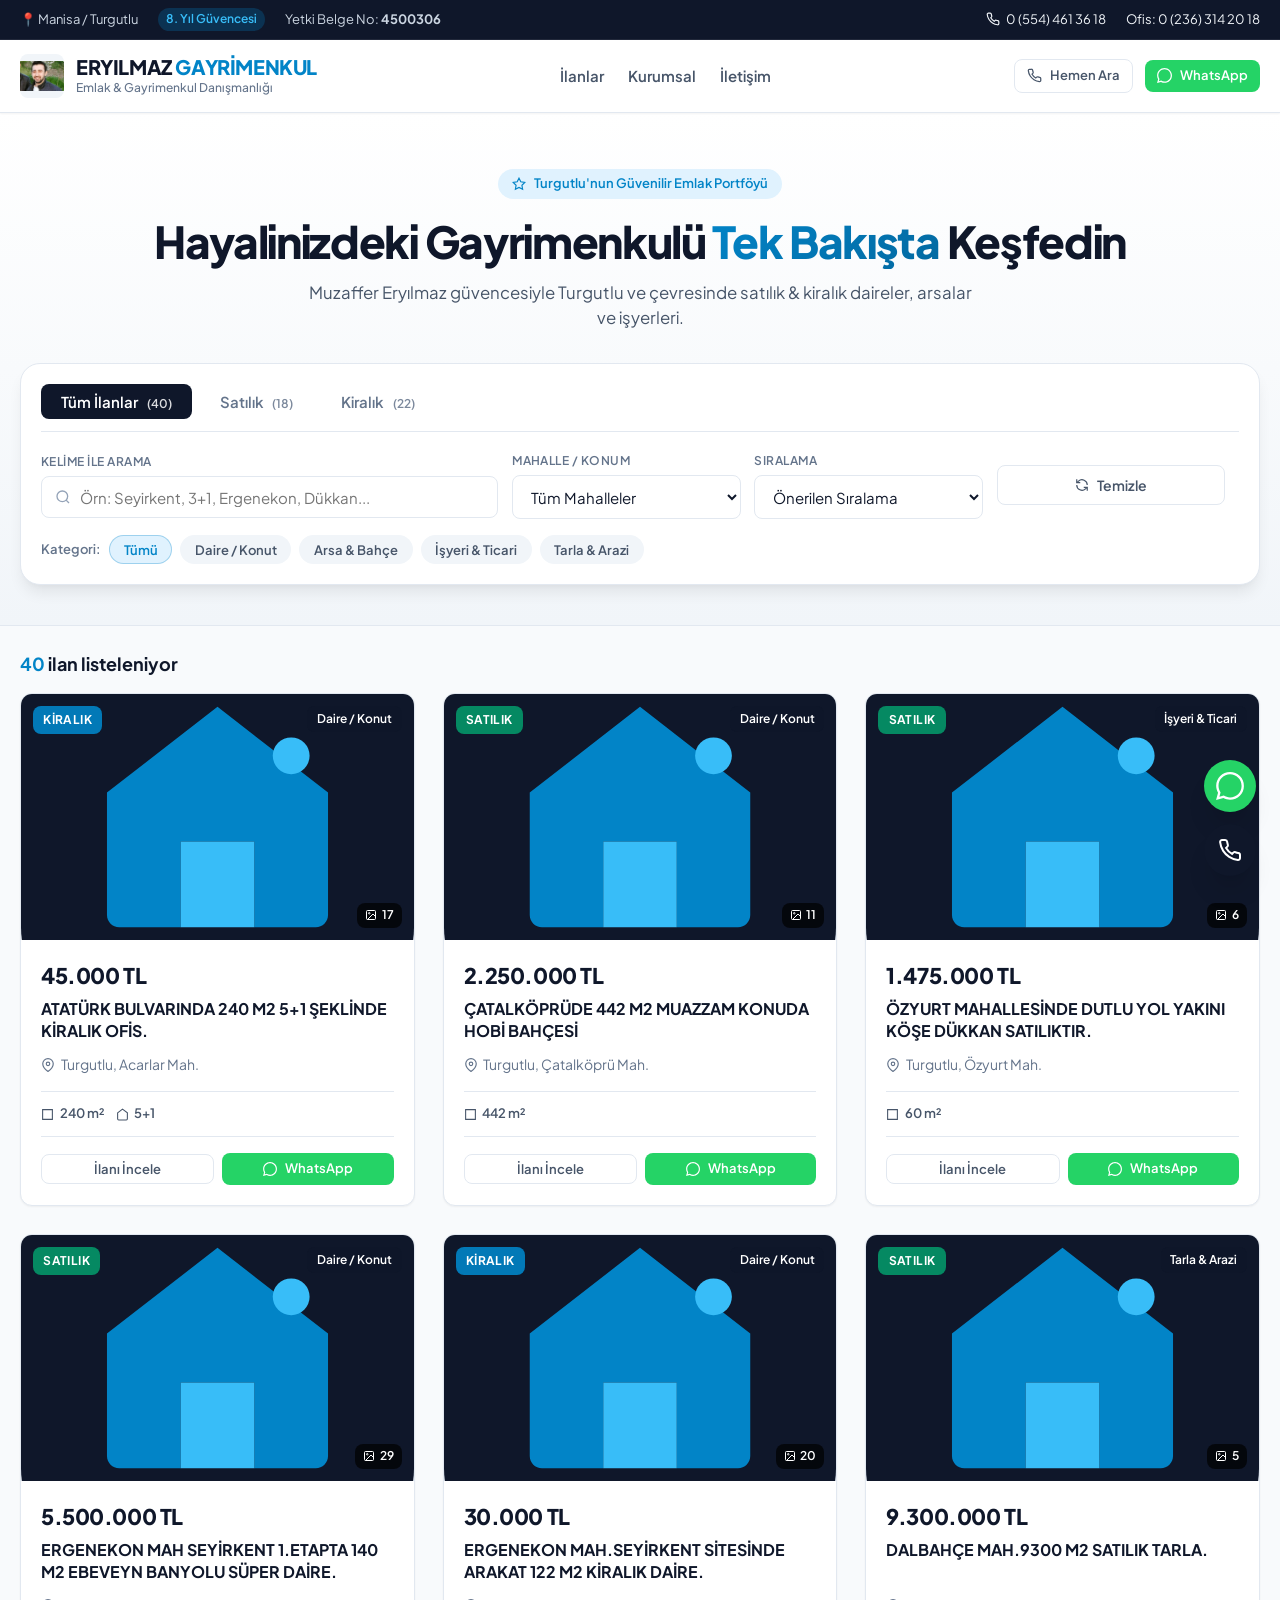
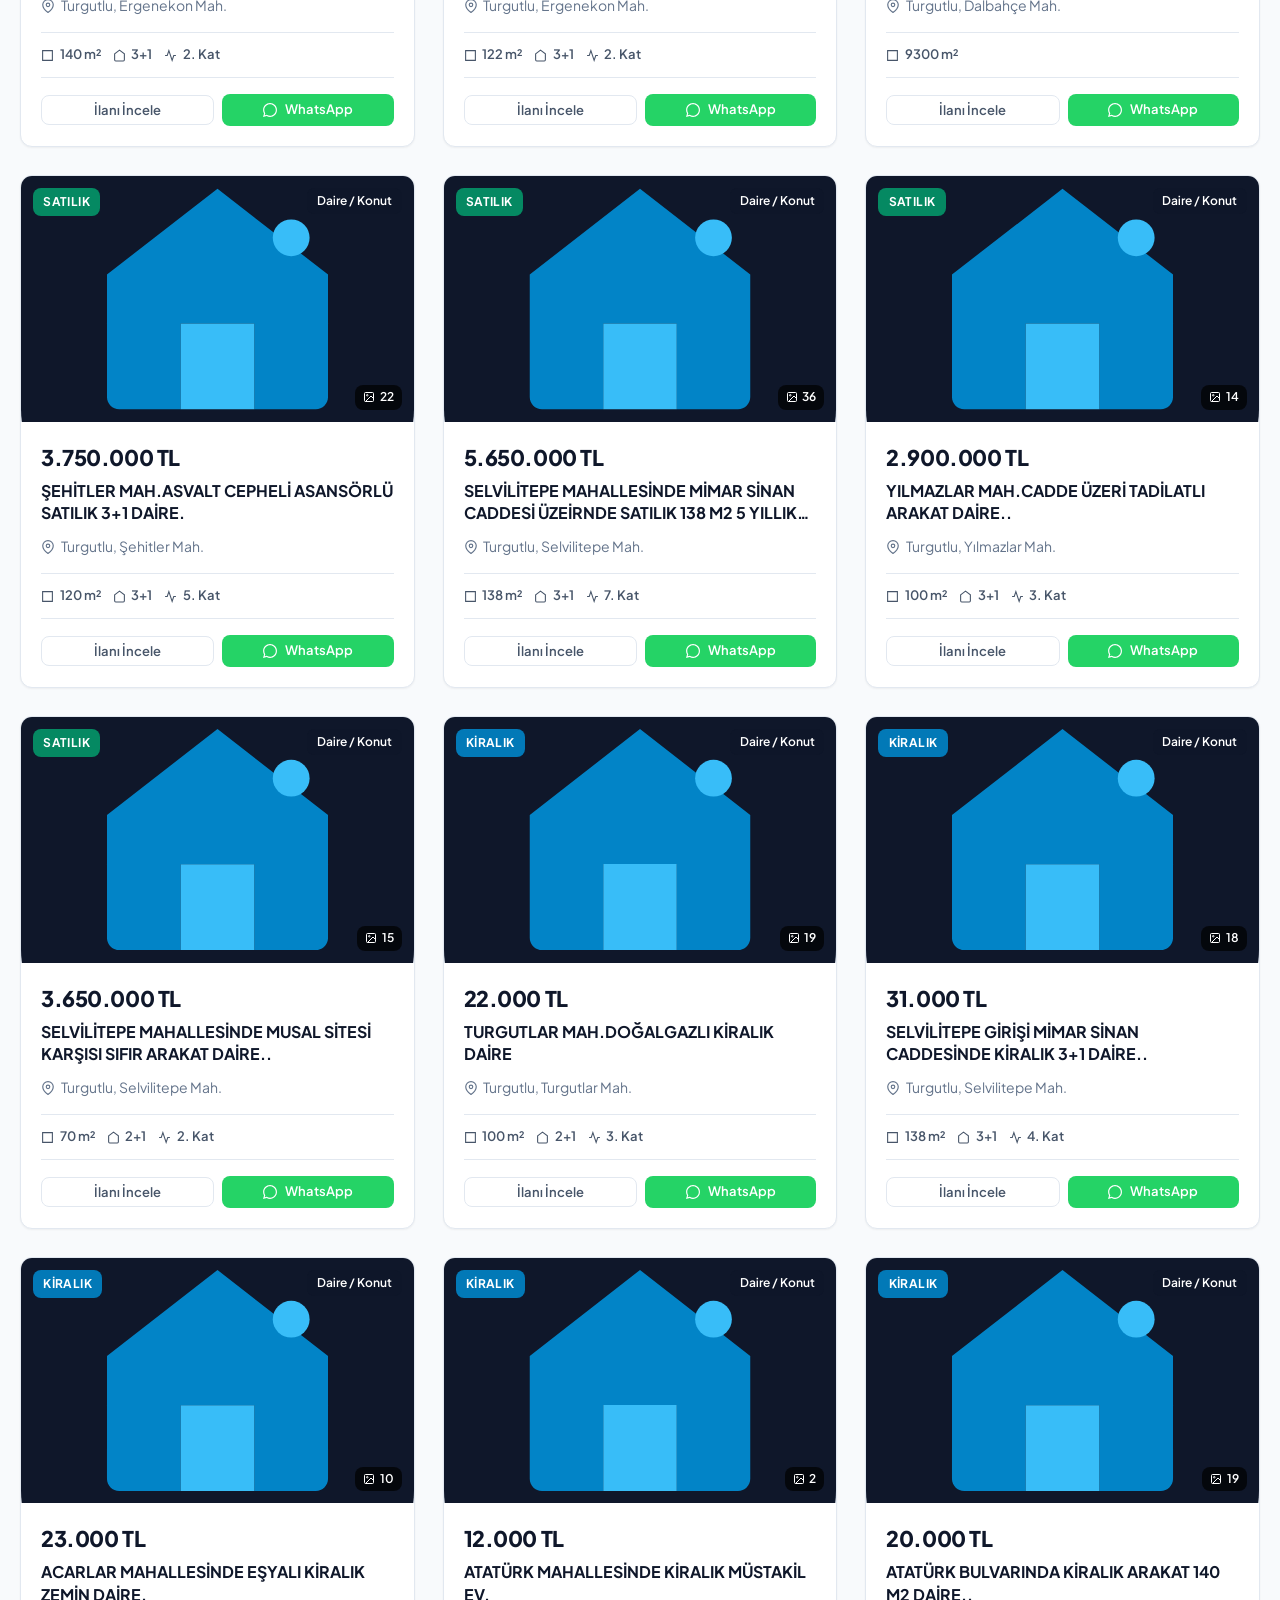
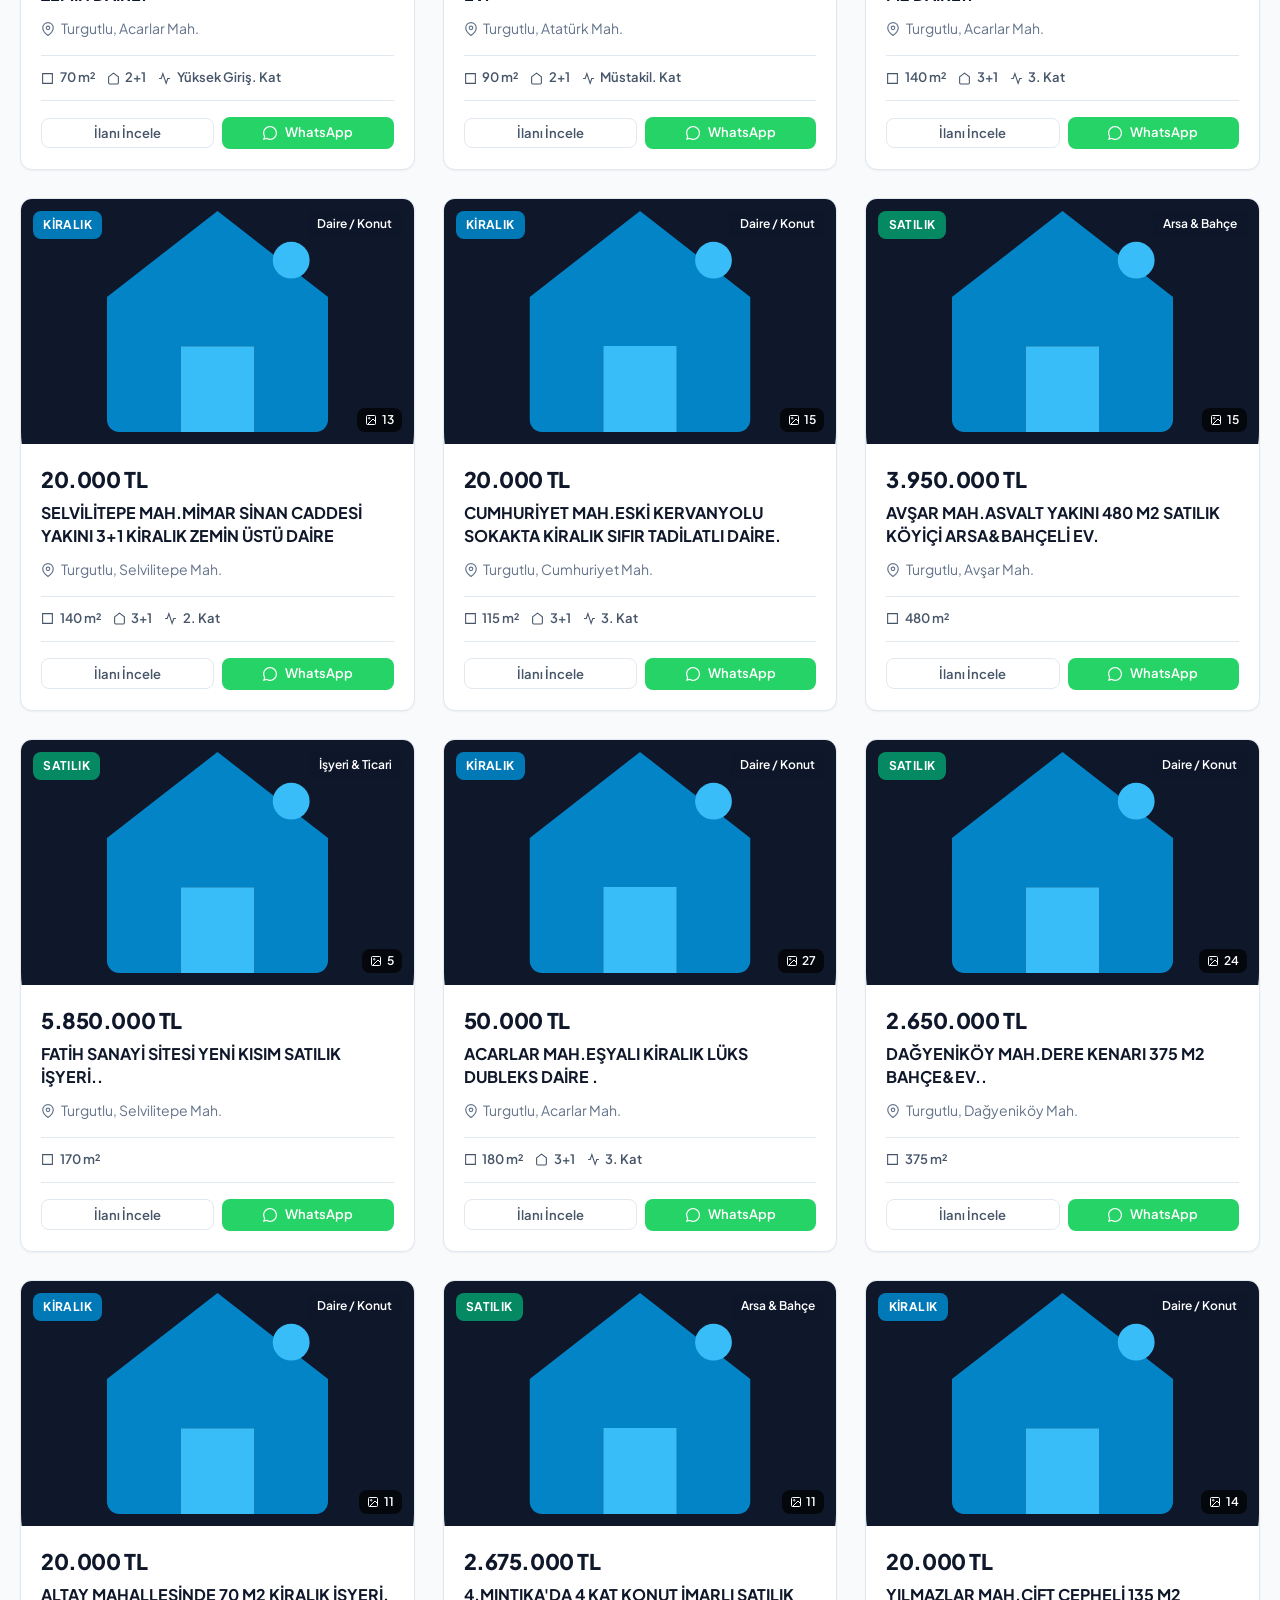
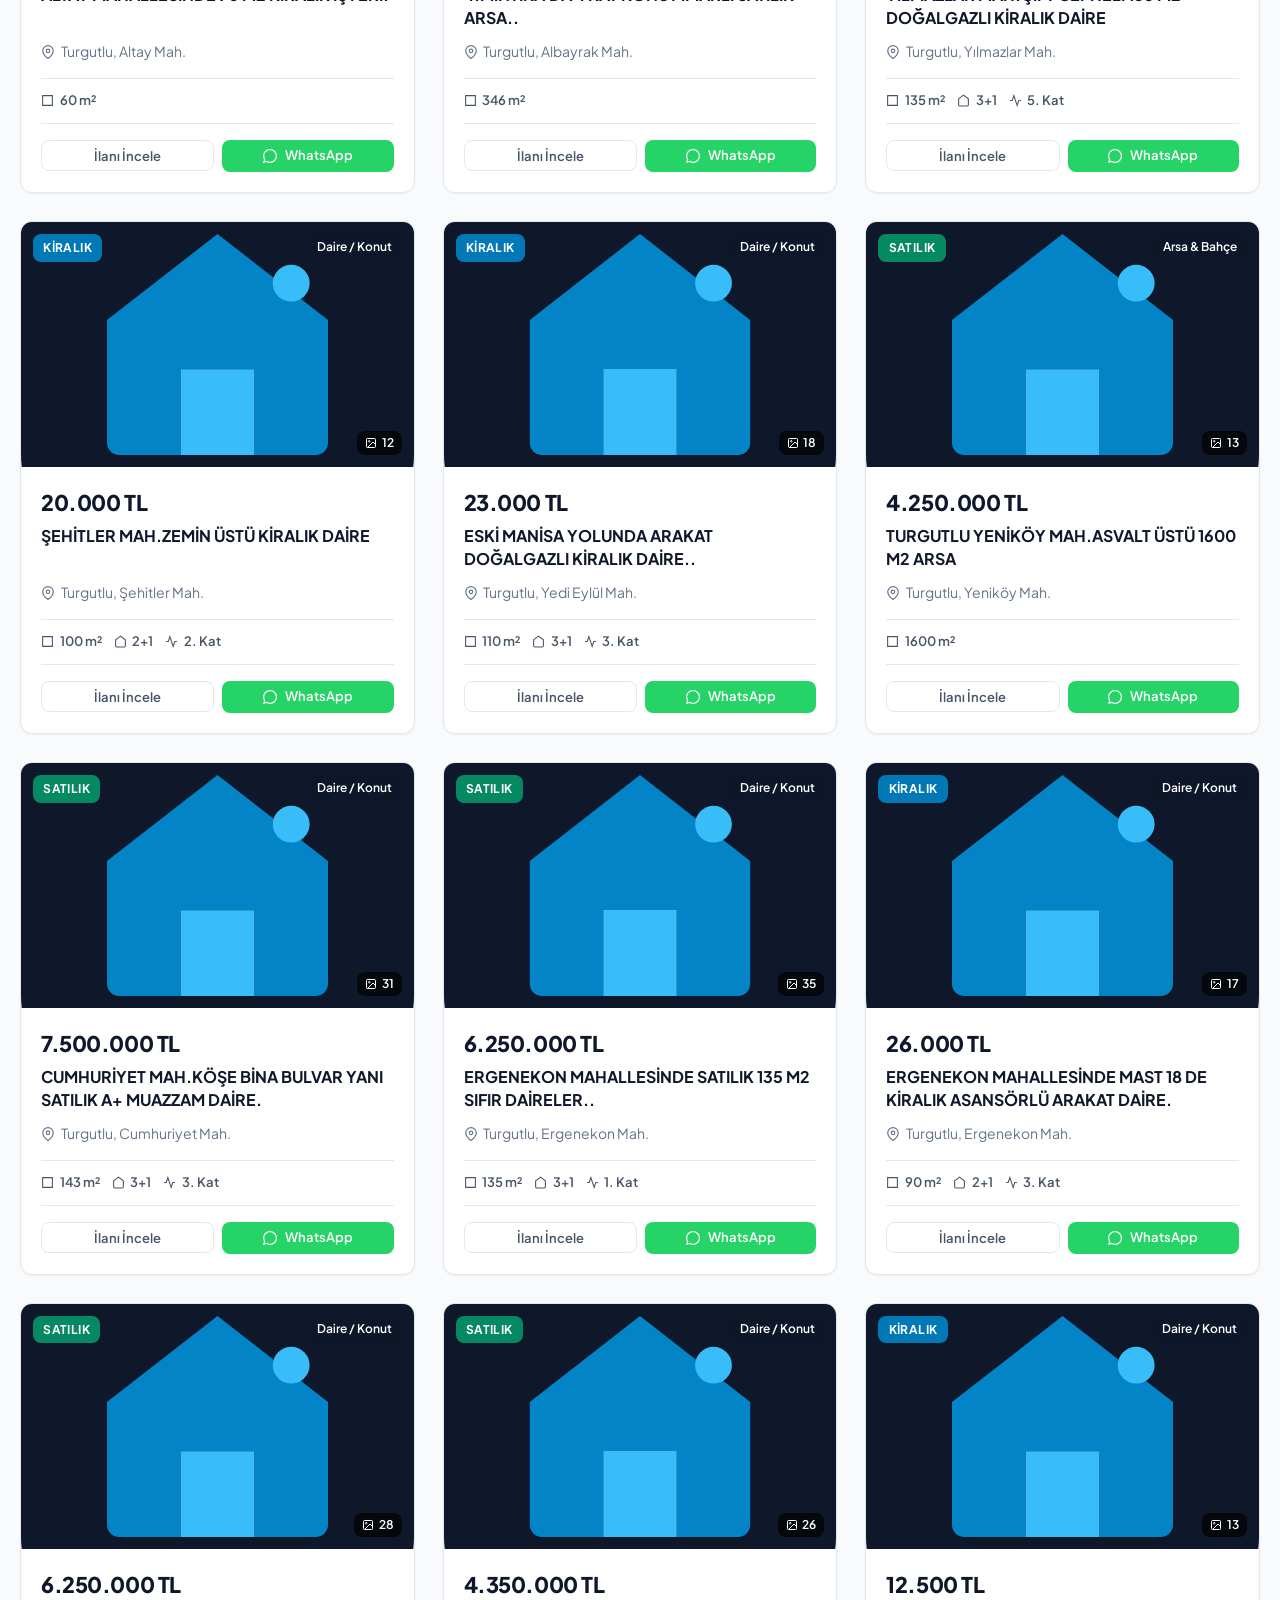
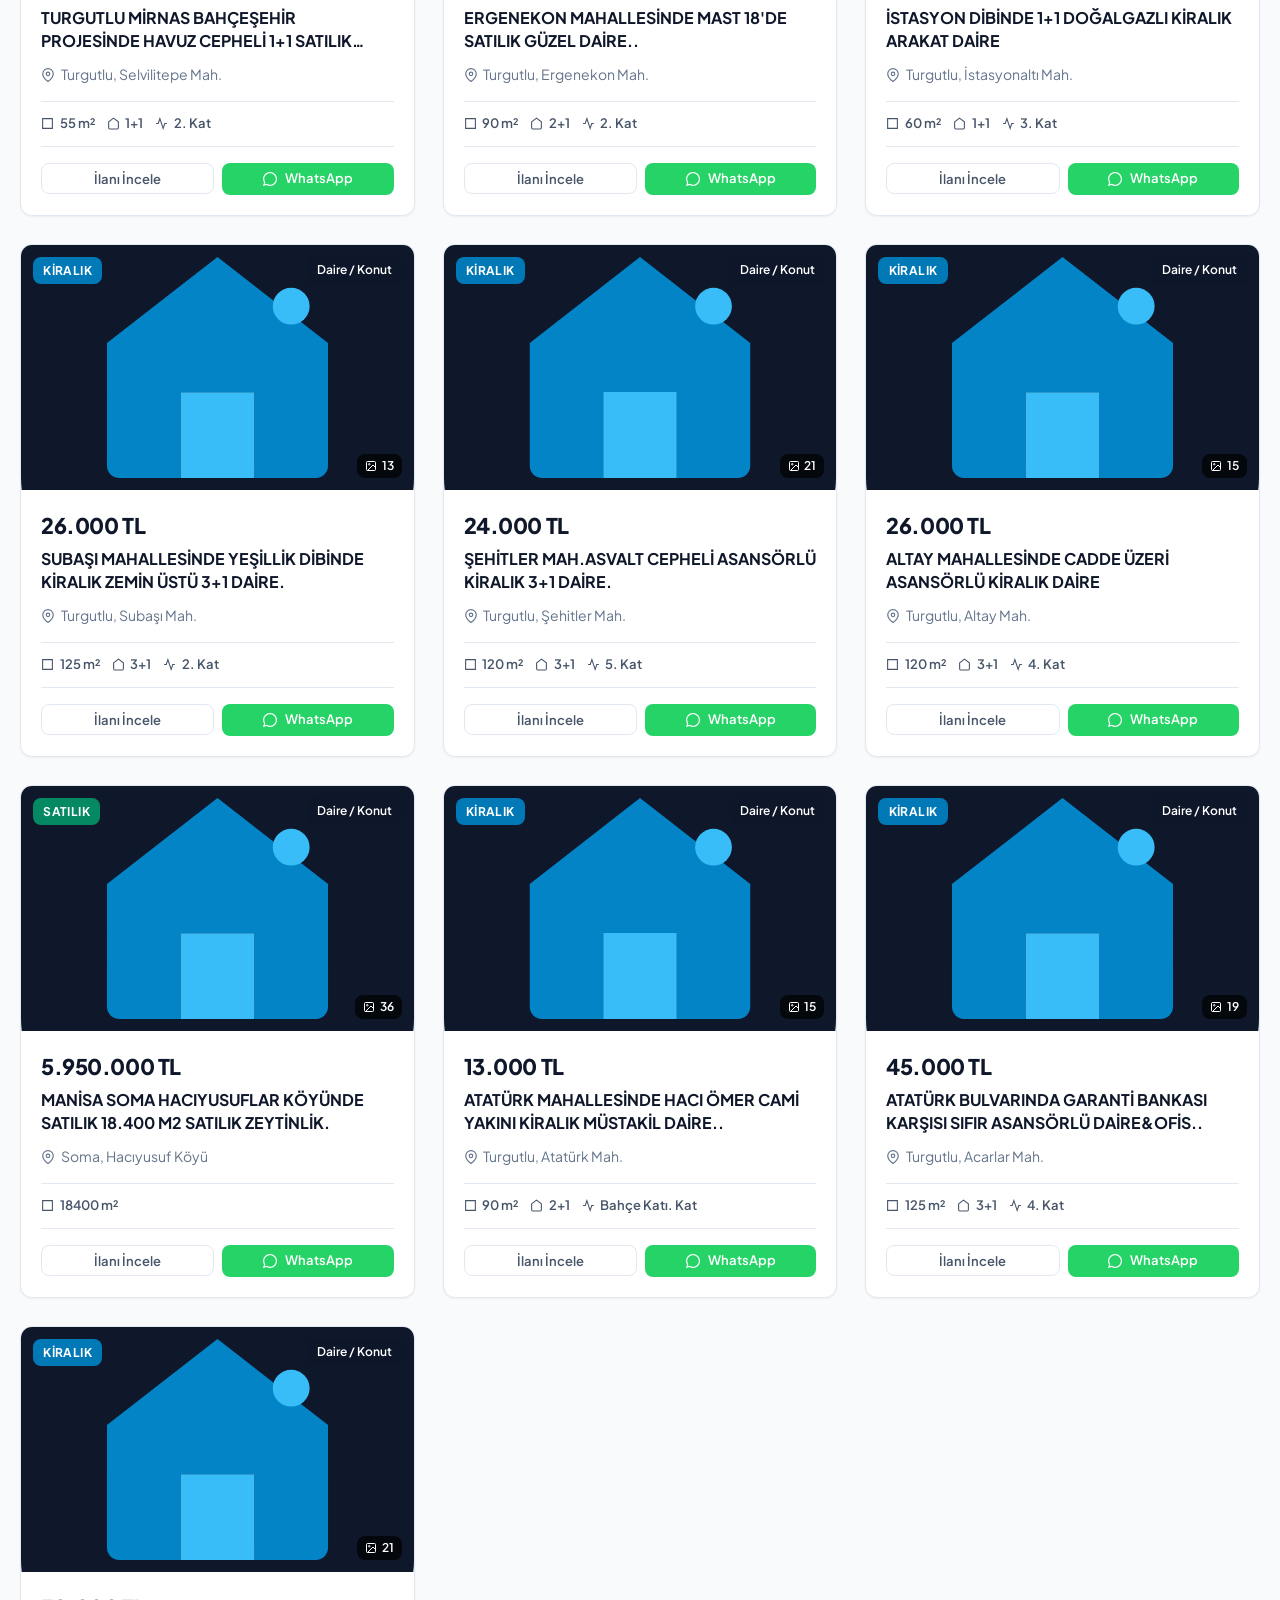
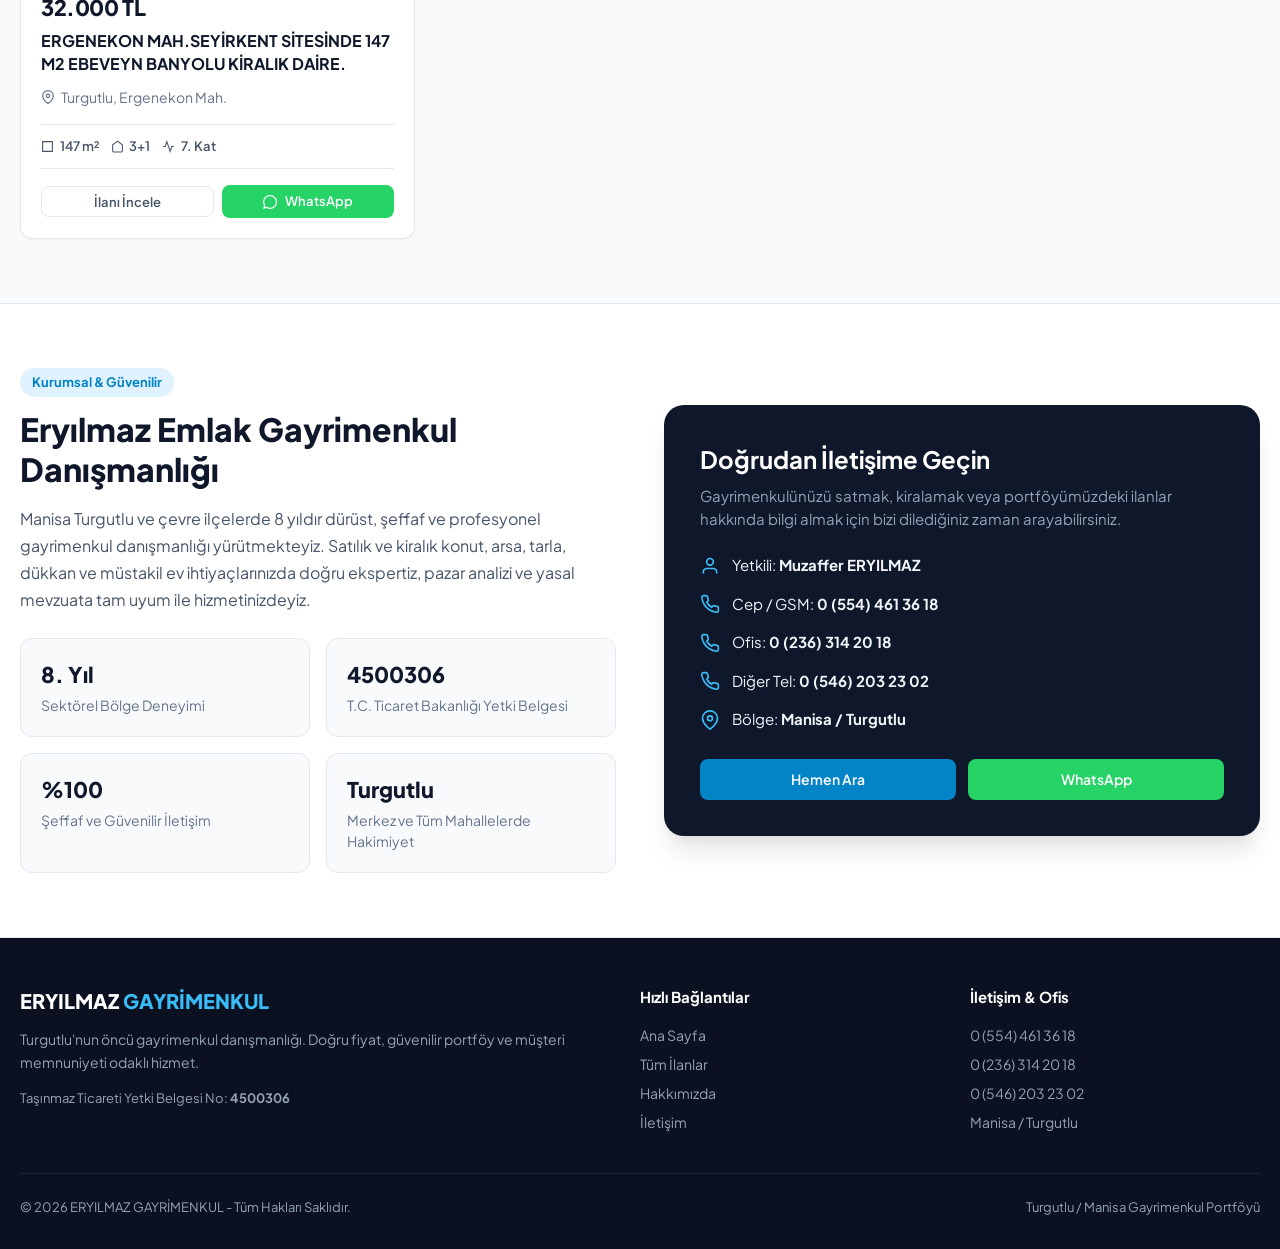
==== commit ef4369de: "feat: Genis ekran sinema modu galeri ve %100 tam ekran lightbox destegi" ====
--- a/index.html
+++ b/index.html
@@ -294,74 +294,143 @@
     </div>
   </footer>
 
-  <!-- 7. İlan Detay Modalı (Interactive Modal) -->
+  <!-- 7. İlan Detay Modalı (Geniş & Ferah Sinema Modu) -->
   <div class="modal-overlay" id="modal-overlay" role="dialog" aria-modal="true">
     <div class="modal-container">
       <button class="modal-header-close" id="modal-close-btn" aria-label="Kapat">
-        <svg width="20" height="20" viewBox="0 0 24 24" fill="none" stroke="currentColor" stroke-width="2.5"><line x1="18" y1="6" x2="6" y2="18"></line><line x1="6" y1="6" x2="18" y2="18"></line></svg>
+        <svg width="22" height="22" viewBox="0 0 24 24" fill="none" stroke="currentColor" stroke-width="2.5"><line x1="18" y1="6" x2="6" y2="18"></line><line x1="6" y1="6" x2="18" y2="18"></line></svg>
       </button>
 
-      <!-- Galeri -->
-      <div class="gallery-wrap">
-        <div class="gallery-main-img-container">
-          <button class="gallery-nav-btn gallery-prev" id="gallery-prev-btn" aria-label="Önceki Fotoğraf">
-            <svg width="22" height="22" viewBox="0 0 24 24" fill="none" stroke="currentColor" stroke-width="2.5"><polyline points="15 18 9 12 15 6"></polyline></svg>
-          </button>
-          <img id="gallery-main-img" class="gallery-main-img" src="" alt="İlan Fotoğrafı">
-          <button class="gallery-nav-btn gallery-next" id="gallery-next-btn" aria-label="Sonraki Fotoğraf">
-            <svg width="22" height="22" viewBox="0 0 24 24" fill="none" stroke="currentColor" stroke-width="2.5"><polyline points="9 18 15 12 9 6"></polyline></svg>
-          </button>
-          <div class="gallery-counter" id="gallery-counter">1 / 1</div>
-        </div>
-        <!-- Küçük Önizleme Şeridi -->
-        <div class="gallery-thumbs" id="gallery-thumbs"></div>
-      </div>
-
-      <!-- İçerik -->
-      <div class="modal-content-body">
-        <div class="modal-top-meta">
-          <div class="modal-badges">
+      <!-- Üst Bölüm: Geniş Galeri ve Özet Bilgi -->
+      <div class="modal-top-grid">
+        <!-- Sol: Büyük Fotoğraf Sahnesi -->
+        <div class="modal-gallery-theater">
+          <div class="gallery-stage" id="gallery-stage" title="Tam ekran büyütmek için tıklayın">
+            <button class="gallery-nav-btn gallery-prev" id="gallery-prev-btn" aria-label="Önceki Fotoğraf">
+              <svg width="24" height="24" viewBox="0 0 24 24" fill="none" stroke="currentColor" stroke-width="2.5"><polyline points="15 18 9 12 15 6"></polyline></svg>
+            </button>
+            
+            <img id="gallery-main-img" class="gallery-main-img" src="" alt="İlan Fotoğrafı">
+            
+            <button class="gallery-nav-btn gallery-next" id="gallery-next-btn" aria-label="Sonraki Fotoğraf">
+              <svg width="24" height="24" viewBox="0 0 24 24" fill="none" stroke="currentColor" stroke-width="2.5"><polyline points="9 18 15 12 9 6"></polyline></svg>
+            </button>
+
+            <!-- Fotoğraf Üzeri Aksiyonlar -->
+            <button class="gallery-fullscreen-badge" id="btn-open-lightbox" title="Tam Ekran Görüntüle">
+              <svg width="16" height="16" viewBox="0 0 24 24" fill="none" stroke="currentColor" stroke-width="2.5"><polyline points="15 3 21 3 21 9"></polyline><polyline points="9 21 3 21 3 15"></polyline><line x1="21" y1="3" x2="14" y2="10"></line><line x1="3" y1="21" x2="10" y2="14"></line></svg>
+              <span>Tam Ekran Büyüt</span>
+            </button>
+
+            <div class="gallery-counter" id="gallery-counter">1 / 1</div>
+          </div>
+
+          <!-- Geniş Küçük Resimler (Thumbnails) -->
+          <div class="gallery-thumbs" id="gallery-thumbs"></div>
+        </div>
+
+        <!-- Sağ: Başlık, Fiyat & İletişim Kartı -->
+        <div class="modal-summary-card">
+          <div class="modal-badges-row">
             <span id="modal-status-badge" class="card-badge-status badge-satilik">Satılık</span>
             <span id="modal-category-badge" class="card-badge-type" style="position: static;">Daire</span>
-          </div>
+            <span class="modal-id-pill" id="modal-id-pill">İlan No: -</span>
+          </div>
+
           <div class="modal-price" id="modal-price">0 TL</div>
-        </div>
-
-        <h2 class="modal-title" id="modal-title">İlan Başlığı</h2>
-        <div class="modal-loc" id="modal-loc">Konum bilgisi</div>
-
-        <!-- Özellikler Izgarası -->
-        <div class="modal-specs-grid" id="modal-specs-grid"></div>
-
-        <!-- İlan Açıklaması -->
-        <h3 class="modal-section-title">İlan Açıklaması</h3>
-        <p class="modal-desc-text" id="modal-desc"></p>
-
-        <!-- Etiketler / Özellikler -->
-        <div class="modal-tags-list" id="modal-features"></div>
-
-        <!-- Aksiyon Butonları -->
-        <div class="modal-actions-bar">
-          <a id="modal-wa-btn" class="btn btn-whatsapp" href="#" target="_blank" rel="noopener">
-            <svg width="18" height="18" viewBox="0 0 24 24" fill="currentColor">
-              <path d="M.057 24l1.687-6.163c-1.041-1.804-1.588-3.849-1.587-5.946.003-6.556 5.338-11.891 11.893-11.891 3.181.001 6.167 1.24 8.413 3.488 2.245 2.248 3.481 5.236 3.48 8.414-.003 6.557-5.338 11.892-11.893 11.892-1.99-.001-3.951-.5-5.688-1.448l-6.305 1.654zm6.597-3.807c1.676.995 3.276 1.591 5.392 1.592 5.448 0 9.886-4.434 9.889-9.885.002-5.462-4.415-9.89-9.881-9.892-5.452 0-9.887 4.434-9.889 9.884-.001 2.225.651 3.891 1.746 5.634l-.999 3.648 3.742-.981z"/>
-            </svg>
-            WhatsApp'tan Bilgi Al
-          </a>
-          <a id="modal-call-btn" class="btn btn-primary" href="tel:05544613618">
-            <svg width="18" height="18" viewBox="0 0 24 24" fill="none" stroke="currentColor" stroke-width="2"><path d="M22 16.92v3a2 2 0 0 1-2.18 2 19.79 19.79 0 0 1-8.63-3.07 19.5 19.5 0 0 1-6-6 19.79 19.79 0 0 1-3.07-8.67A2 2 0 0 1 4.11 2h3a2 2 0 0 1 2 1.72 12.84 12.84 0 0 0 .7 2.81 2 2 0 0 1-.45 2.11L8.09 9.91a16 16 0 0 0 6 6l1.27-1.27a2 2 0 0 1 2.11-.45 12.84 12.84 0 0 0 2.81.7A2 2 0 0 1 22 16.92z"></path></svg>
-            Danışmanı Ara
-          </a>
-          <button id="modal-share-btn" class="btn btn-outline" title="İlanı Paylaş">
-            <svg width="18" height="18" viewBox="0 0 24 24" fill="none" stroke="currentColor" stroke-width="2"><circle cx="18" cy="5" r="3"></circle><circle cx="6" cy="12" r="3"></circle><circle cx="18" cy="19" r="3"></circle><line x1="8.59" y1="13.51" x2="15.42" y2="17.49"></line><line x1="15.41" y1="6.51" x2="8.59" y2="10.49"></line></svg>
-            Paylaş
-          </button>
+          <h2 class="modal-title" id="modal-title">İlan Başlığı</h2>
+          
+          <div class="modal-loc" id="modal-loc">
+            <svg width="16" height="16" viewBox="0 0 24 24" fill="none" stroke="currentColor" stroke-width="2"><path d="M21 10c0 7-9 13-9 13s-9-6-9-13a9 9 0 0 1 18 0z"></path><circle cx="12" cy="10" r="3"></circle></svg>
+            <span>Konum bilgisi</span>
+          </div>
+
+          <!-- Hızlı Özet Çipleri -->
+          <div class="modal-quick-chips" id="modal-quick-chips"></div>
+
+          <!-- Aksiyon Butonları -->
+          <div class="modal-actions-box">
+            <a id="modal-wa-btn" class="btn btn-whatsapp btn-lg" href="#" target="_blank" rel="noopener">
+              <svg width="20" height="20" viewBox="0 0 24 24" fill="currentColor">
+                <path d="M.057 24l1.687-6.163c-1.041-1.804-1.588-3.849-1.587-5.946.003-6.556 5.338-11.891 11.893-11.891 3.181.001 6.167 1.24 8.413 3.488 2.245 2.248 3.481 5.236 3.48 8.414-.003 6.557-5.338 11.892-11.893 11.892-1.99-.001-3.951-.5-5.688-1.448l-6.305 1.654zm6.597-3.807c1.676.995 3.276 1.591 5.392 1.592 5.448 0 9.886-4.434 9.889-9.885.002-5.462-4.415-9.89-9.881-9.892-5.452 0-9.887 4.434-9.889 9.884-.001 2.225.651 3.891 1.746 5.634l-.999 3.648 3.742-.981z"/>
+              </svg>
+              WhatsApp ile Bilgi Al
+            </a>
+            <a id="modal-call-btn" class="btn btn-primary btn-lg" href="tel:05544613618">
+              <svg width="20" height="20" viewBox="0 0 24 24" fill="none" stroke="currentColor" stroke-width="2"><path d="M22 16.92v3a2 2 0 0 1-2.18 2 19.79 19.79 0 0 1-8.63-3.07 19.5 19.5 0 0 1-6-6 19.79 19.79 0 0 1-3.07-8.67A2 2 0 0 1 4.11 2h3a2 2 0 0 1 2 1.72 12.84 12.84 0 0 0 .7 2.81 2 2 0 0 1-.45 2.11L8.09 9.91a16 16 0 0 0 6 6l1.27-1.27a2 2 0 0 1 2.11-.45 12.84 12.84 0 0 0 2.81.7A2 2 0 0 1 22 16.92z"></path></svg>
+              Danışmanı Ara
+            </a>
+            <button id="modal-share-btn" class="btn btn-outline" title="İlanı Paylaş">
+              <svg width="18" height="18" viewBox="0 0 24 24" fill="none" stroke="currentColor" stroke-width="2"><circle cx="18" cy="5" r="3"></circle><circle cx="6" cy="12" r="3"></circle><circle cx="18" cy="19" r="3"></circle><line x1="8.59" y1="13.51" x2="15.42" y2="17.49"></line><line x1="15.41" y1="6.51" x2="8.59" y2="10.49"></line></svg>
+              İlanı Paylaş
+            </button>
+          </div>
+
+          <!-- Danışman Bilgi Kartı -->
+          <div class="advisor-inline-card">
+            <div class="advisor-badge-circle">ME</div>
+            <div>
+              <div class="advisor-inline-name">Muzaffer ERYILMAZ</div>
+              <div class="advisor-inline-title">Eryılmaz Emlak Danışmanlığı</div>
+              <div class="advisor-inline-sub">Yetki Belge No: 4500306</div>
+            </div>
+          </div>
+        </div>
+      </div>
+
+      <!-- Alt Bölüm: Tüm Detaylar, Özellikler ve Açıklama -->
+      <div class="modal-bottom-body">
+        <div class="modal-specs-col">
+          <h3 class="modal-section-title">İlan Teknik Özellikleri</h3>
+          <div class="modal-specs-grid" id="modal-specs-grid"></div>
+
+          <h3 class="modal-section-title" id="modal-features-title" style="margin-top: 2rem;">Öne Çıkan Özellikler</h3>
+          <div class="modal-tags-list" id="modal-features"></div>
+        </div>
+
+        <div class="modal-desc-col">
+          <h3 class="modal-section-title">İlan Açıklaması</h3>
+          <div class="modal-desc-card">
+            <p class="modal-desc-text" id="modal-desc"></p>
+          </div>
         </div>
       </div>
     </div>
   </div>
 
-  <!-- 8. Yüzen Hızlı İletişim Butonları -->
+  <!-- 8. YENİ: %100 Ekranı Kaplayan Tam Ekran Sinema Modu (Fullscreen Lightbox) -->
+  <div class="lightbox-fullscreen" id="lightbox-fullscreen" role="dialog" aria-modal="true">
+    <!-- Üst Kontrol Çubuğu -->
+    <div class="lightbox-top-bar">
+      <div class="lightbox-title-text" id="lightbox-title-text">Fotoğraf Galerisi</div>
+      <div class="lightbox-counter-badge" id="lightbox-counter">1 / 15</div>
+      <button class="lightbox-close-btn" id="lightbox-close-btn" aria-label="Tam Ekrandan Çık">
+        <svg width="26" height="26" viewBox="0 0 24 24" fill="none" stroke="currentColor" stroke-width="2.5"><line x1="18" y1="6" x2="6" y2="18"></line><line x1="6" y1="6" x2="18" y2="18"></line></svg>
+      </button>
+    </div>
+
+    <!-- Ortadaki Devasa Fotoğraf Alanı -->
+    <div class="lightbox-viewport">
+      <button class="lightbox-nav-btn lightbox-prev" id="lightbox-prev-btn" aria-label="Önceki">
+        <svg width="34" height="34" viewBox="0 0 24 24" fill="none" stroke="currentColor" stroke-width="2.5"><polyline points="15 18 9 12 15 6"></polyline></svg>
+      </button>
+
+      <div class="lightbox-img-wrapper" id="lightbox-img-wrapper">
+        <img id="lightbox-main-img" class="lightbox-main-img" src="" alt="Tam Ekran Fotoğraf">
+      </div>
+
+      <button class="lightbox-nav-btn lightbox-next" id="lightbox-next-btn" aria-label="Sonraki">
+        <svg width="34" height="34" viewBox="0 0 24 24" fill="none" stroke="currentColor" stroke-width="2.5"><polyline points="9 18 15 12 9 6"></polyline></svg>
+      </button>
+    </div>
+
+    <!-- Alt Küçük Resim Şeridi -->
+    <div class="lightbox-bottom-bar">
+      <div class="lightbox-thumbs" id="lightbox-thumbs"></div>
+    </div>
+  </div>
+
+  <!-- 9. Yüzen Hızlı İletişim Butonları -->
   <div class="floating-actions">
     <a href="https://wa.me/905544613618?text=Merhaba,%20Ery%C4%B1lmaz%20Gayrimenkul%20hakk%C4%B1nda%20bilgi%20almak%20istiyorum." target="_blank" rel="noopener" class="floating-btn float-wa" title="WhatsApp ile İletişim">
       <svg width="28" height="28" viewBox="0 0 24 24" fill="currentColor">
--- a/css/styles.css
+++ b/css/styles.css
@@ -18,14 +18,14 @@
   --text-light: #94a3b8;
   --radius-sm: 8px;
   --radius-md: 12px;
-  --radius-lg: 18px;
+  --radius-lg: 20px;
   --radius-full: 9999px;
   --shadow-sm: 0 1px 2px 0 rgb(0 0 0 / 0.05);
   --shadow: 0 4px 6px -1px rgb(0 0 0 / 0.07), 0 2px 4px -2px rgb(0 0 0 / 0.05);
   --shadow-md: 0 10px 15px -3px rgb(0 0 0 / 0.08), 0 4px 6px -4px rgb(0 0 0 / 0.04);
   --shadow-xl: 0 20px 25px -5px rgb(0 0 0 / 0.1), 0 8px 10px -6px rgb(0 0 0 / 0.06);
   --transition: all 0.2s cubic-bezier(0.4, 0, 0.2, 1);
-  --max-width: 1240px;
+  --max-width: 1280px;
 }
 
 * {
@@ -232,6 +232,12 @@
   font-size: 0.8125rem;
   border-radius: var(--radius-sm);
 }
+.btn-lg {
+  padding: 0.85rem 1.35rem;
+  font-size: 0.9375rem;
+  border-radius: var(--radius-md);
+  font-weight: 700;
+}
 
 /* ---------------- HERO / BANNER ---------------- */
 .hero {
@@ -433,9 +439,9 @@
 /* ---------------- LISTINGS GRID ---------------- */
 .listings-grid {
   display: grid;
-  grid-template-columns: repeat(auto-fill, minmax(350px, 1fr));
-  gap: 1.5rem;
-  margin-bottom: 3.5rem;
+  grid-template-columns: repeat(auto-fill, minmax(360px, 1fr));
+  gap: 1.75rem;
+  margin-bottom: 4rem;
 }
 
 .listing-card {
@@ -752,17 +758,19 @@
   font-size: 0.8125rem;
 }
 
-/* ---------------- MODAL / DETAIL DRAWER ---------------- */
+/* ================================================================ */
+/* 7. YENİLENMİŞ FERAH VE GENİŞ İLAN DETAY MODALI                    */
+/* ================================================================ */
 .modal-overlay {
   position: fixed;
   inset: 0;
-  background: rgba(15, 23, 42, 0.65);
-  backdrop-filter: blur(6px);
+  background: rgba(15, 23, 42, 0.75);
+  backdrop-filter: blur(8px);
   z-index: 100;
   display: none;
   align-items: center;
   justify-content: center;
-  padding: 1rem;
+  padding: 1.25rem;
   overflow-y: auto;
 }
 .modal-overlay.active {
@@ -771,119 +779,172 @@
 .modal-container {
   background: var(--bg-card);
   border-radius: var(--radius-lg);
-  max-width: 900px;
-  width: 100%;
-  max-height: 92vh;
+  max-width: 1260px;
+  width: 96vw;
+  max-height: 94vh;
   overflow-y: auto;
-  box-shadow: var(--shadow-xl);
+  box-shadow: 0 25px 50px -12px rgba(0, 0, 0, 0.35);
   position: relative;
   display: flex;
   flex-direction: column;
-  animation: modalIn 0.25s cubic-bezier(0.16, 1, 0.3, 1);
-}
-@keyframes modalIn {
-  from { opacity: 0; transform: scale(0.96) translateY(10px); }
+  animation: modalScaleIn 0.25s cubic-bezier(0.16, 1, 0.3, 1);
+}
+@keyframes modalScaleIn {
+  from { opacity: 0; transform: scale(0.97) translateY(12px); }
   to { opacity: 1; transform: scale(1) translateY(0); }
 }
 
 .modal-header-close {
   position: absolute;
-  top: 1rem;
-  right: 1rem;
-  z-index: 20;
-  width: 40px;
-  height: 40px;
+  top: 1.25rem;
+  right: 1.25rem;
+  z-index: 30;
+  width: 44px;
+  height: 44px;
   border-radius: var(--radius-full);
-  background: rgba(15, 23, 42, 0.7);
+  background: rgba(15, 23, 42, 0.85);
   color: #fff;
   display: flex;
   align-items: center;
   justify-content: center;
   transition: var(--transition);
+  box-shadow: var(--shadow-md);
 }
 .modal-header-close:hover {
-  background: rgba(15, 23, 42, 0.95);
+  background: #ef4444;
   transform: rotate(90deg);
 }
 
-/* Gallery inside modal */
-.gallery-wrap {
+/* Üst Grid: Sol Büyük Galeri, Sağ Özet & Aksiyonlar */
+.modal-top-grid {
+  display: grid;
+  grid-template-columns: 1.55fr 1fr;
+  gap: 2rem;
+  padding: 2rem;
+  background: #ffffff;
+  border-bottom: 1px solid var(--border);
+}
+
+/* Fotoğraf Sahnesi (Theater) */
+.modal-gallery-theater {
+  display: flex;
+  flex-direction: column;
+  gap: 0.85rem;
+}
+.gallery-stage {
   position: relative;
-  background: #000;
-  border-top-left-radius: var(--radius-lg);
-  border-top-right-radius: var(--radius-lg);
+  min-height: 480px;
+  height: 56vh;
+  max-height: 580px;
+  background: #090d16;
+  border-radius: var(--radius-md);
   overflow: hidden;
-}
-.gallery-main-img-container {
-  aspect-ratio: 16 / 10;
-  max-height: 480px;
   display: flex;
   align-items: center;
   justify-content: center;
-  background: #0f172a;
-  position: relative;
+  cursor: zoom-in;
+  box-shadow: inset 0 0 40px rgba(0, 0, 0, 0.6);
 }
 .gallery-main-img {
   width: 100%;
   height: 100%;
   object-fit: contain;
-  cursor: zoom-in;
-}
+  transition: transform 0.25s ease;
+}
+.gallery-stage:hover .gallery-main-img {
+  transform: scale(1.015);
+}
+
+/* Ok Butonları */
 .gallery-nav-btn {
   position: absolute;
   top: 50%;
   transform: translateY(-50%);
-  width: 44px;
-  height: 44px;
+  width: 48px;
+  height: 48px;
   border-radius: var(--radius-full);
-  background: rgba(15, 23, 42, 0.75);
+  background: rgba(15, 23, 42, 0.85);
   color: #fff;
   display: flex;
   align-items: center;
   justify-content: center;
   transition: var(--transition);
   z-index: 10;
+  border: 1px solid rgba(255, 255, 255, 0.15);
 }
 .gallery-nav-btn:hover {
-  background: rgba(15, 23, 42, 0.95);
-  transform: translateY(-50%) scale(1.08);
+  background: var(--accent);
+  transform: translateY(-50%) scale(1.1);
 }
 .gallery-prev { left: 1rem; }
 .gallery-next { right: 1rem; }
+
+/* Fotoğraf Üzerindeki Tam Ekran Butonu */
+.gallery-fullscreen-badge {
+  position: absolute;
+  top: 1rem;
+  left: 1rem;
+  background: rgba(15, 23, 42, 0.85);
+  color: #fff;
+  padding: 0.45rem 0.95rem;
+  border-radius: var(--radius-full);
+  font-size: 0.8125rem;
+  font-weight: 700;
+  display: inline-flex;
+  align-items: center;
+  gap: 0.45rem;
+  backdrop-filter: blur(8px);
+  border: 1px solid rgba(255, 255, 255, 0.2);
+  transition: var(--transition);
+  z-index: 10;
+}
+.gallery-fullscreen-badge:hover {
+  background: var(--accent);
+  transform: scale(1.05);
+}
+
 .gallery-counter {
   position: absolute;
   bottom: 1rem;
-  left: 1rem;
-  background: rgba(0, 0, 0, 0.7);
-  color: #fff;
-  padding: 0.25rem 0.65rem;
+  right: 1rem;
+  background: rgba(15, 23, 42, 0.85);
+  color: #fff;
+  padding: 0.35rem 0.8rem;
   border-radius: var(--radius-full);
   font-size: 0.8125rem;
-  font-weight: 600;
-}
-
+  font-weight: 700;
+  backdrop-filter: blur(6px);
+  border: 1px solid rgba(255, 255, 255, 0.15);
+}
+
+/* Küçük Resimler (Thumbnails) */
 .gallery-thumbs {
   display: flex;
-  gap: 0.5rem;
-  padding: 0.75rem 1rem;
-  background: #0b1120;
+  gap: 0.65rem;
+  padding: 0.35rem 0;
   overflow-x: auto;
   scroll-behavior: smooth;
+  scrollbar-width: thin;
 }
 .gallery-thumb-item {
-  width: 64px;
-  height: 48px;
-  border-radius: 4px;
+  width: 80px;
+  height: 56px;
+  border-radius: var(--radius-sm);
   overflow: hidden;
   cursor: pointer;
   opacity: 0.5;
   transition: var(--transition);
   flex-shrink: 0;
   border: 2px solid transparent;
+  background: #0f172a;
+}
+.gallery-thumb-item:hover {
+  opacity: 0.85;
 }
 .gallery-thumb-item.active {
   opacity: 1;
-  border-color: #38bdf8;
+  border-color: var(--accent);
+  transform: scale(1.04);
 }
 .gallery-thumb-item img {
   width: 100%;
@@ -891,33 +952,41 @@
   object-fit: cover;
 }
 
-.modal-content-body {
-  padding: 1.75rem;
-}
-.modal-top-meta {
-  display: flex;
-  align-items: center;
+/* Sağ Bilgi & Aksiyon Kartı */
+.modal-summary-card {
+  display: flex;
+  flex-direction: column;
   justify-content: space-between;
+}
+.modal-badges-row {
+  display: flex;
+  align-items: center;
+  gap: 0.5rem;
+  margin-bottom: 0.85rem;
   flex-wrap: wrap;
-  gap: 0.75rem;
-  margin-bottom: 0.75rem;
-}
-.modal-badges {
-  display: flex;
-  gap: 0.5rem;
-}
+}
+.modal-id-pill {
+  font-size: 0.75rem;
+  font-weight: 700;
+  color: var(--text-muted);
+  background: #f1f5f9;
+  padding: 0.25rem 0.65rem;
+  border-radius: var(--radius-sm);
+}
+
 .modal-price {
-  font-size: 1.75rem;
+  font-size: 2.15rem;
   font-weight: 800;
   color: var(--primary);
-  letter-spacing: -0.02em;
+  letter-spacing: -0.03em;
+  margin-bottom: 0.5rem;
 }
 .modal-title {
   font-size: 1.35rem;
   font-weight: 800;
   color: var(--primary);
   line-height: 1.3;
-  margin-bottom: 0.5rem;
+  margin-bottom: 0.65rem;
 }
 .modal-loc {
   display: flex;
@@ -925,20 +994,103 @@
   gap: 0.4rem;
   color: var(--text-muted);
   font-size: 0.9375rem;
+  margin-bottom: 1.25rem;
+}
+
+.modal-quick-chips {
+  display: flex;
+  align-items: center;
+  flex-wrap: wrap;
+  gap: 0.65rem;
+  padding: 0.85rem 0;
+  border-top: 1px solid var(--border);
+  border-bottom: 1px solid var(--border);
   margin-bottom: 1.5rem;
 }
-
+.quick-chip-box {
+  background: #f8fafc;
+  border: 1px solid var(--border);
+  border-radius: var(--radius-sm);
+  padding: 0.4rem 0.75rem;
+  display: flex;
+  align-items: center;
+  gap: 0.4rem;
+  font-size: 0.875rem;
+  font-weight: 700;
+  color: var(--text-primary);
+}
+
+.modal-actions-box {
+  display: flex;
+  flex-direction: column;
+  gap: 0.75rem;
+  margin-bottom: 1.5rem;
+}
+
+/* Danışman Kartı */
+.advisor-inline-card {
+  display: flex;
+  align-items: center;
+  gap: 0.85rem;
+  padding: 0.85rem 1rem;
+  background: #f8fafc;
+  border: 1px solid var(--border);
+  border-radius: var(--radius-md);
+  margin-top: auto;
+}
+.advisor-badge-circle {
+  width: 44px;
+  height: 44px;
+  border-radius: var(--radius-full);
+  background: var(--primary);
+  color: #fff;
+  font-weight: 800;
+  display: flex;
+  align-items: center;
+  justify-content: center;
+  font-size: 1rem;
+}
+.advisor-inline-name {
+  font-weight: 700;
+  font-size: 0.9375rem;
+  color: var(--primary);
+}
+.advisor-inline-title {
+  font-size: 0.8125rem;
+  color: var(--text-muted);
+}
+.advisor-inline-sub {
+  font-size: 0.75rem;
+  color: var(--accent);
+  font-weight: 600;
+}
+
+/* Alt Bölüm: Teknik Özellikler ve Detaylı Açıklama */
+.modal-bottom-body {
+  display: grid;
+  grid-template-columns: 1fr 1fr;
+  gap: 2.5rem;
+  padding: 2.25rem;
+  background: #f8fafc;
+}
+.modal-section-title {
+  font-size: 1.15rem;
+  font-weight: 800;
+  color: var(--primary);
+  margin-bottom: 1rem;
+  padding-bottom: 0.5rem;
+  border-bottom: 2px solid var(--border);
+}
 .modal-specs-grid {
   display: grid;
   grid-template-columns: repeat(auto-fill, minmax(180px, 1fr));
   gap: 0.75rem;
-  background: #f8fafc;
+}
+.spec-box {
+  background: #ffffff;
   border: 1px solid var(--border);
-  border-radius: var(--radius-md);
-  padding: 1rem;
-  margin-bottom: 1.5rem;
-}
-.spec-box {
+  border-radius: var(--radius-sm);
+  padding: 0.75rem 1rem;
   display: flex;
   flex-direction: column;
 }
@@ -952,48 +1104,191 @@
   font-size: 0.9375rem;
   font-weight: 700;
   color: var(--text-primary);
-}
-
-.modal-section-title {
-  font-size: 1.05rem;
-  font-weight: 700;
-  color: var(--primary);
-  margin-bottom: 0.65rem;
-  border-bottom: 1px solid var(--border);
-  padding-bottom: 0.4rem;
+  margin-top: 0.15rem;
+}
+
+.modal-desc-card {
+  background: #ffffff;
+  border: 1px solid var(--border);
+  border-radius: var(--radius-md);
+  padding: 1.5rem;
 }
 .modal-desc-text {
   color: var(--text-secondary);
   font-size: 0.9375rem;
-  line-height: 1.7;
+  line-height: 1.75;
   white-space: pre-line;
-  margin-bottom: 1.5rem;
 }
 .modal-tags-list {
   display: flex;
   flex-wrap: wrap;
   gap: 0.45rem;
-  margin-bottom: 1.5rem;
 }
 .modal-feature-pill {
   font-size: 0.8125rem;
-  padding: 0.25rem 0.65rem;
-  background: #f1f5f9;
+  padding: 0.35rem 0.75rem;
+  background: #ffffff;
+  border: 1px solid var(--border);
   border-radius: var(--radius-full);
   color: var(--text-secondary);
-  font-weight: 500;
-}
-
-.modal-actions-bar {
-  display: flex;
-  align-items: center;
-  gap: 0.75rem;
-  padding-top: 1.25rem;
-  border-top: 1px solid var(--border);
-  flex-wrap: wrap;
-}
-.modal-actions-bar .btn {
+  font-weight: 600;
+}
+
+/* ================================================================ */
+/* 8. YENİ: %100 EKRANI KAPLAYAN DEV TAM EKRAN SİNEMA MODU (LIGHTBOX) */
+/* ================================================================ */
+.lightbox-fullscreen {
+  position: fixed;
+  inset: 0;
+  width: 100vw;
+  height: 100vh;
+  background: rgba(4, 7, 14, 0.97);
+  backdrop-filter: blur(14px);
+  z-index: 300;
+  display: none;
+  flex-direction: column;
+  animation: fadeIn 0.2s ease-out;
+}
+.lightbox-fullscreen.active {
+  display: flex;
+}
+@keyframes fadeIn {
+  from { opacity: 0; }
+  to { opacity: 1; }
+}
+
+.lightbox-top-bar {
+  display: flex;
+  align-items: center;
+  justify-content: space-between;
+  padding: 1rem 1.75rem;
+  background: rgba(0, 0, 0, 0.4);
+  border-bottom: 1px solid rgba(255, 255, 255, 0.08);
+  color: #fff;
+  z-index: 10;
+}
+.lightbox-title-text {
+  font-size: 1.1rem;
+  font-weight: 700;
+  color: #f1f5f9;
+  max-width: 60vw;
+  white-space: nowrap;
+  overflow: hidden;
+  text-overflow: ellipsis;
+}
+.lightbox-counter-badge {
+  font-size: 0.9375rem;
+  font-weight: 700;
+  background: rgba(255, 255, 255, 0.12);
+  padding: 0.35rem 0.85rem;
+  border-radius: var(--radius-full);
+  color: #38bdf8;
+}
+.lightbox-close-btn {
+  width: 44px;
+  height: 44px;
+  border-radius: var(--radius-full);
+  background: rgba(255, 255, 255, 0.1);
+  color: #fff;
+  display: flex;
+  align-items: center;
+  justify-content: center;
+  transition: var(--transition);
+}
+.lightbox-close-btn:hover {
+  background: #ef4444;
+  transform: rotate(90deg);
+}
+
+.lightbox-viewport {
   flex: 1;
+  position: relative;
+  display: flex;
+  align-items: center;
+  justify-content: center;
+  padding: 1rem 4.5rem;
+  overflow: hidden;
+}
+.lightbox-img-wrapper {
+  width: 100%;
+  height: 100%;
+  display: flex;
+  align-items: center;
+  justify-content: center;
+}
+.lightbox-main-img {
+  max-width: 95vw;
+  max-height: 78vh;
+  width: auto;
+  height: auto;
+  object-fit: contain;
+  border-radius: var(--radius-sm);
+  box-shadow: 0 20px 40px rgba(0, 0, 0, 0.8);
+  transition: transform 0.2s ease;
+  user-select: none;
+}
+
+.lightbox-nav-btn {
+  position: absolute;
+  top: 50%;
+  transform: translateY(-50%);
+  width: 60px;
+  height: 60px;
+  border-radius: var(--radius-full);
+  background: rgba(15, 23, 42, 0.85);
+  color: #fff;
+  display: flex;
+  align-items: center;
+  justify-content: center;
+  transition: var(--transition);
+  z-index: 20;
+  border: 1px solid rgba(255, 255, 255, 0.2);
+}
+.lightbox-nav-btn:hover {
+  background: var(--accent);
+  transform: translateY(-50%) scale(1.1);
+}
+.lightbox-prev { left: 1.5rem; }
+.lightbox-next { right: 1.5rem; }
+
+.lightbox-bottom-bar {
+  padding: 0.85rem 1.5rem;
+  background: rgba(0, 0, 0, 0.5);
+  border-top: 1px solid rgba(255, 255, 255, 0.08);
+  display: flex;
+  justify-content: center;
+}
+.lightbox-thumbs {
+  display: flex;
+  gap: 0.65rem;
+  max-width: 90vw;
+  overflow-x: auto;
+  padding: 0.25rem 0;
+  scrollbar-width: thin;
+}
+.lightbox-thumb-item {
+  width: 84px;
+  height: 58px;
+  border-radius: var(--radius-sm);
+  overflow: hidden;
+  cursor: pointer;
+  opacity: 0.5;
+  transition: var(--transition);
+  flex-shrink: 0;
+  border: 2px solid transparent;
+}
+.lightbox-thumb-item:hover {
+  opacity: 0.85;
+}
+.lightbox-thumb-item.active {
+  opacity: 1;
+  border-color: #38bdf8;
+  transform: scale(1.08);
+}
+.lightbox-thumb-item img {
+  width: 100%;
+  height: 100%;
+  object-fit: cover;
 }
 
 /* ---------------- FLOATING WHATSAPP & CALL BAR ---------------- */
@@ -1042,7 +1337,7 @@
   box-shadow: var(--shadow-xl);
   opacity: 0;
   transition: all 0.3s cubic-bezier(0.16, 1, 0.3, 1);
-  z-index: 110;
+  z-index: 400;
   pointer-events: none;
 }
 .toast.show {
@@ -1051,7 +1346,21 @@
 }
 
 /* ---------------- RESPONSIVE BREAKPOINTS ---------------- */
-@media (max-width: 992px) {
+@media (max-width: 1024px) {
+  .modal-top-grid {
+    grid-template-columns: 1fr;
+    gap: 1.5rem;
+    padding: 1.5rem;
+  }
+  .modal-bottom-body {
+    grid-template-columns: 1fr;
+    gap: 1.75rem;
+    padding: 1.5rem;
+  }
+  .gallery-stage {
+    height: 48vh;
+    min-height: 380px;
+  }
   .filter-grid {
     grid-template-columns: 1fr 1fr;
   }
@@ -1085,10 +1394,14 @@
     width: 100%;
     justify-content: space-between;
   }
-  .modal-actions-bar {
-    flex-direction: column;
+  .gallery-stage {
+    height: 320px;
+    min-height: 280px;
   }
-  .modal-actions-bar .btn {
-    width: 100%;
+  .lightbox-viewport {
+    padding: 1rem 0.5rem;
   }
-}
+  .lightbox-prev { left: 0.5rem; width: 44px; height: 44px; }
+  .lightbox-next { right: 0.5rem; width: 44px; height: 44px; }
+  .lightbox-title-text { font-size: 0.9rem; }
+}
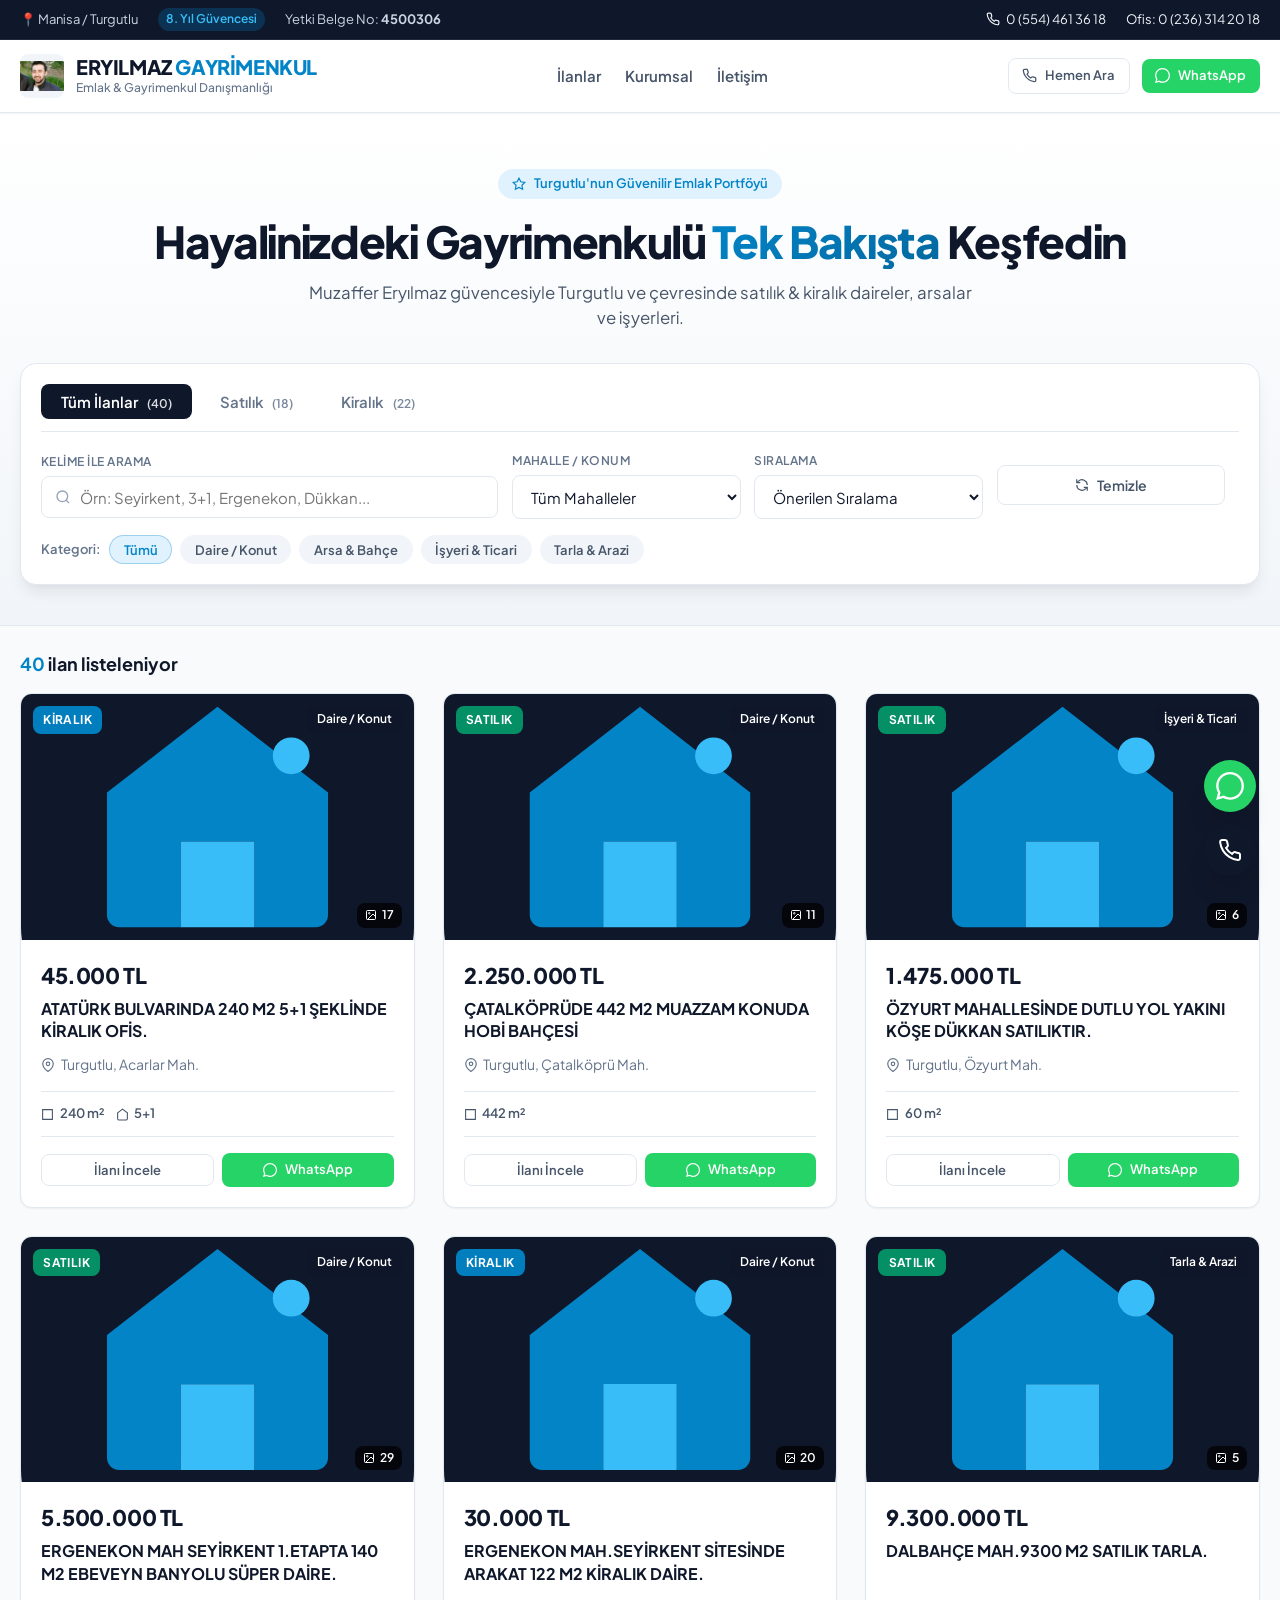
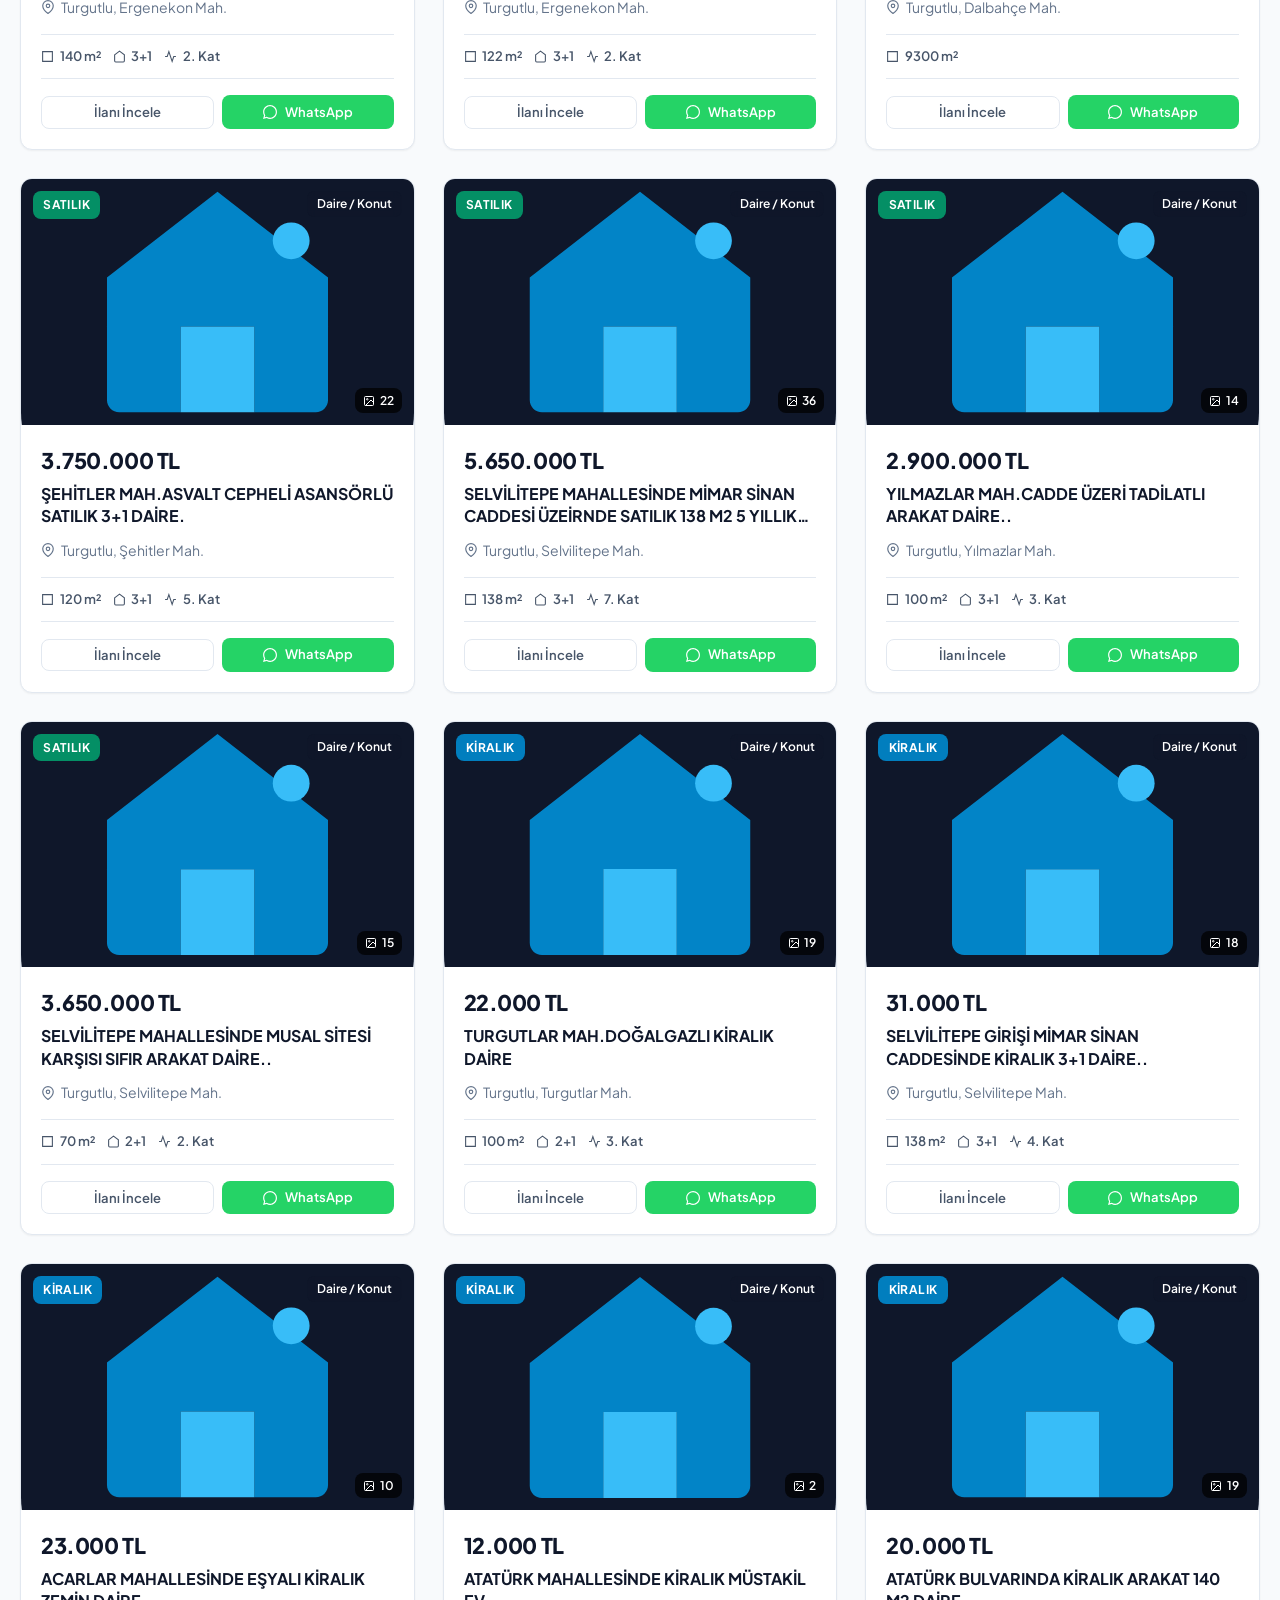
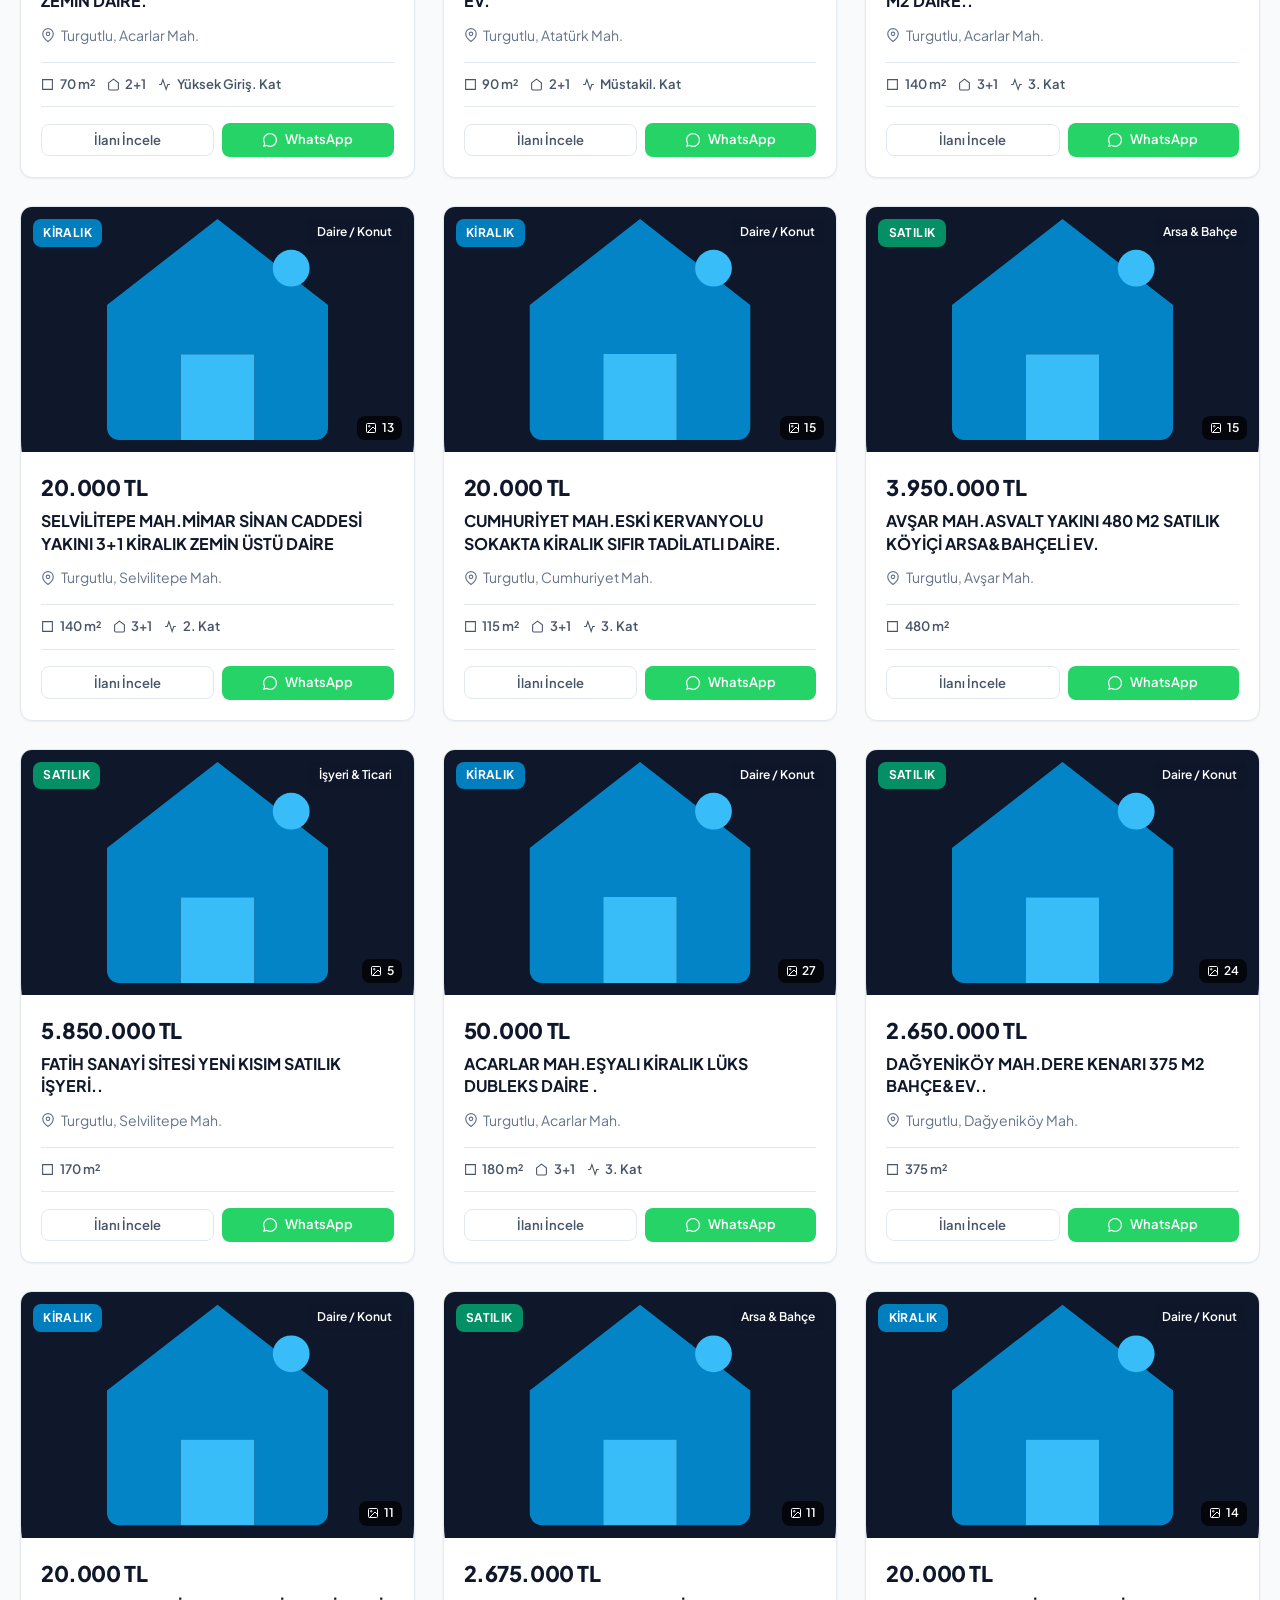
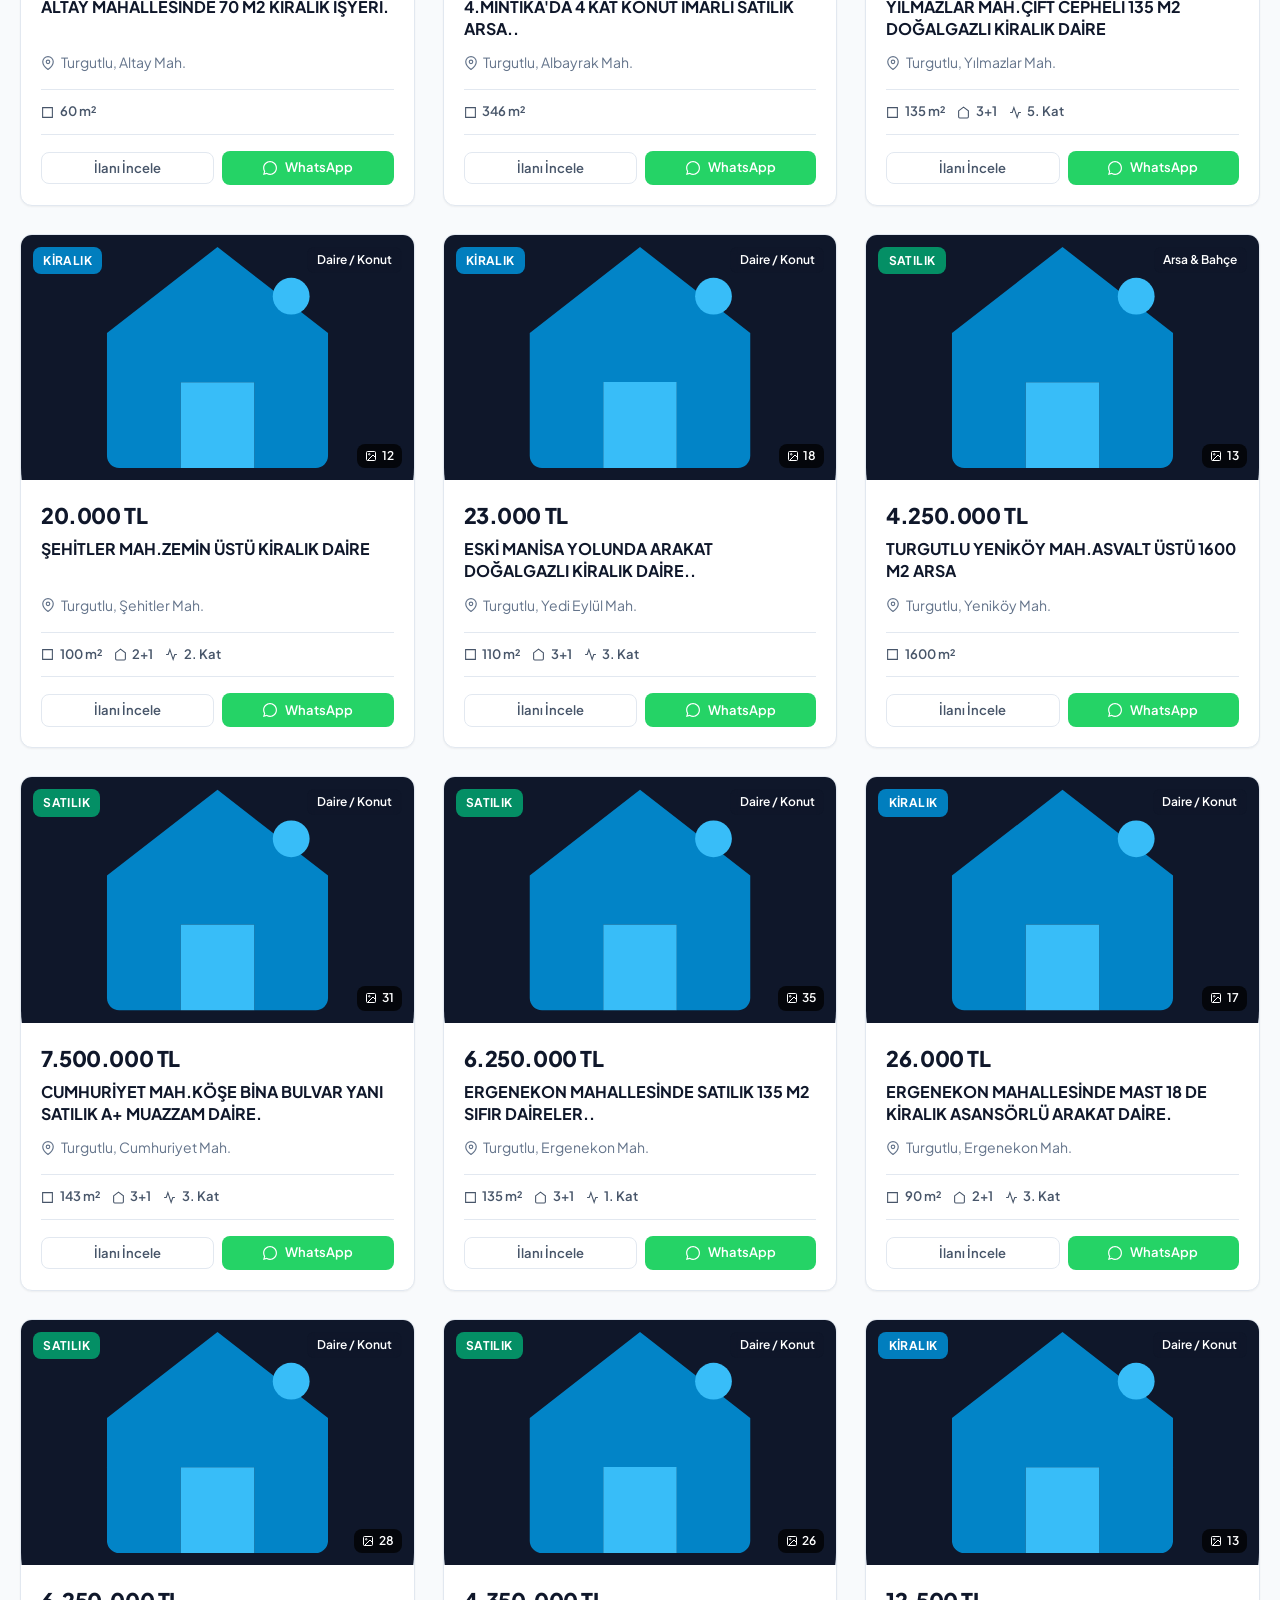
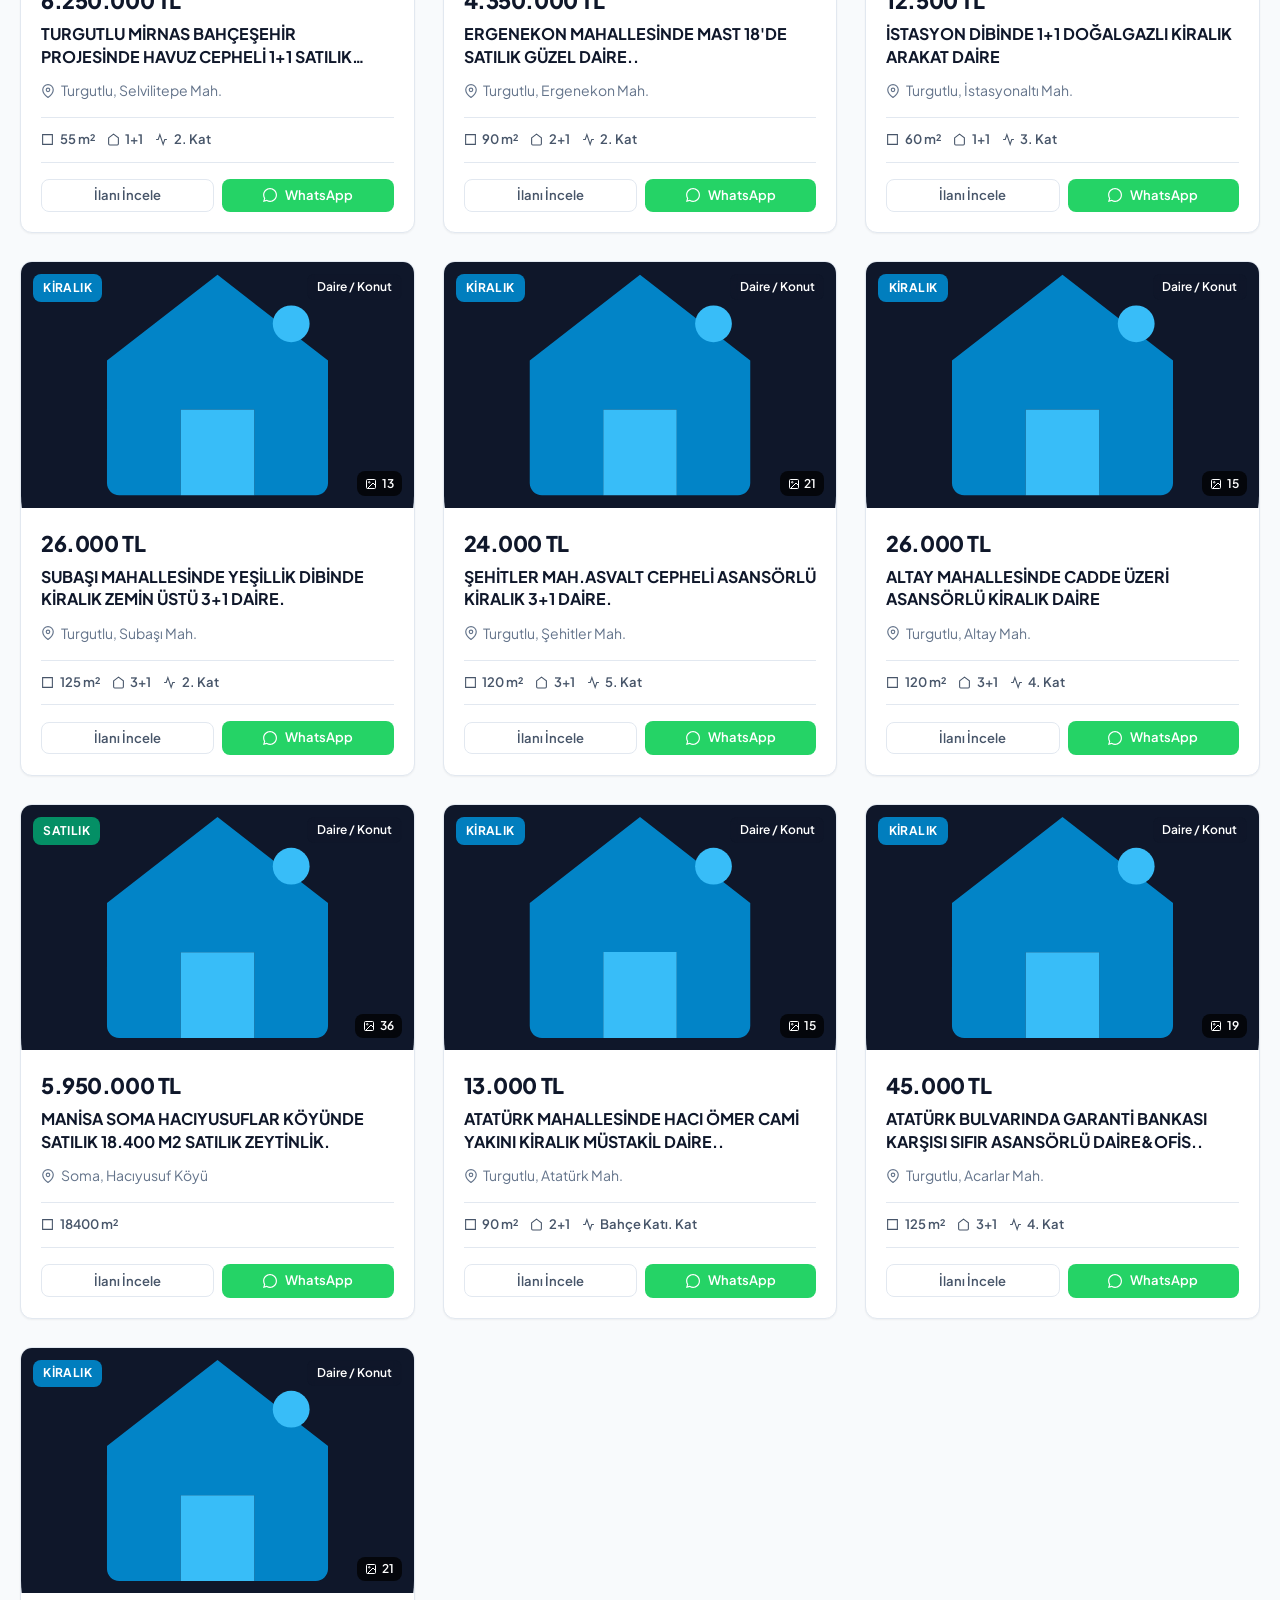
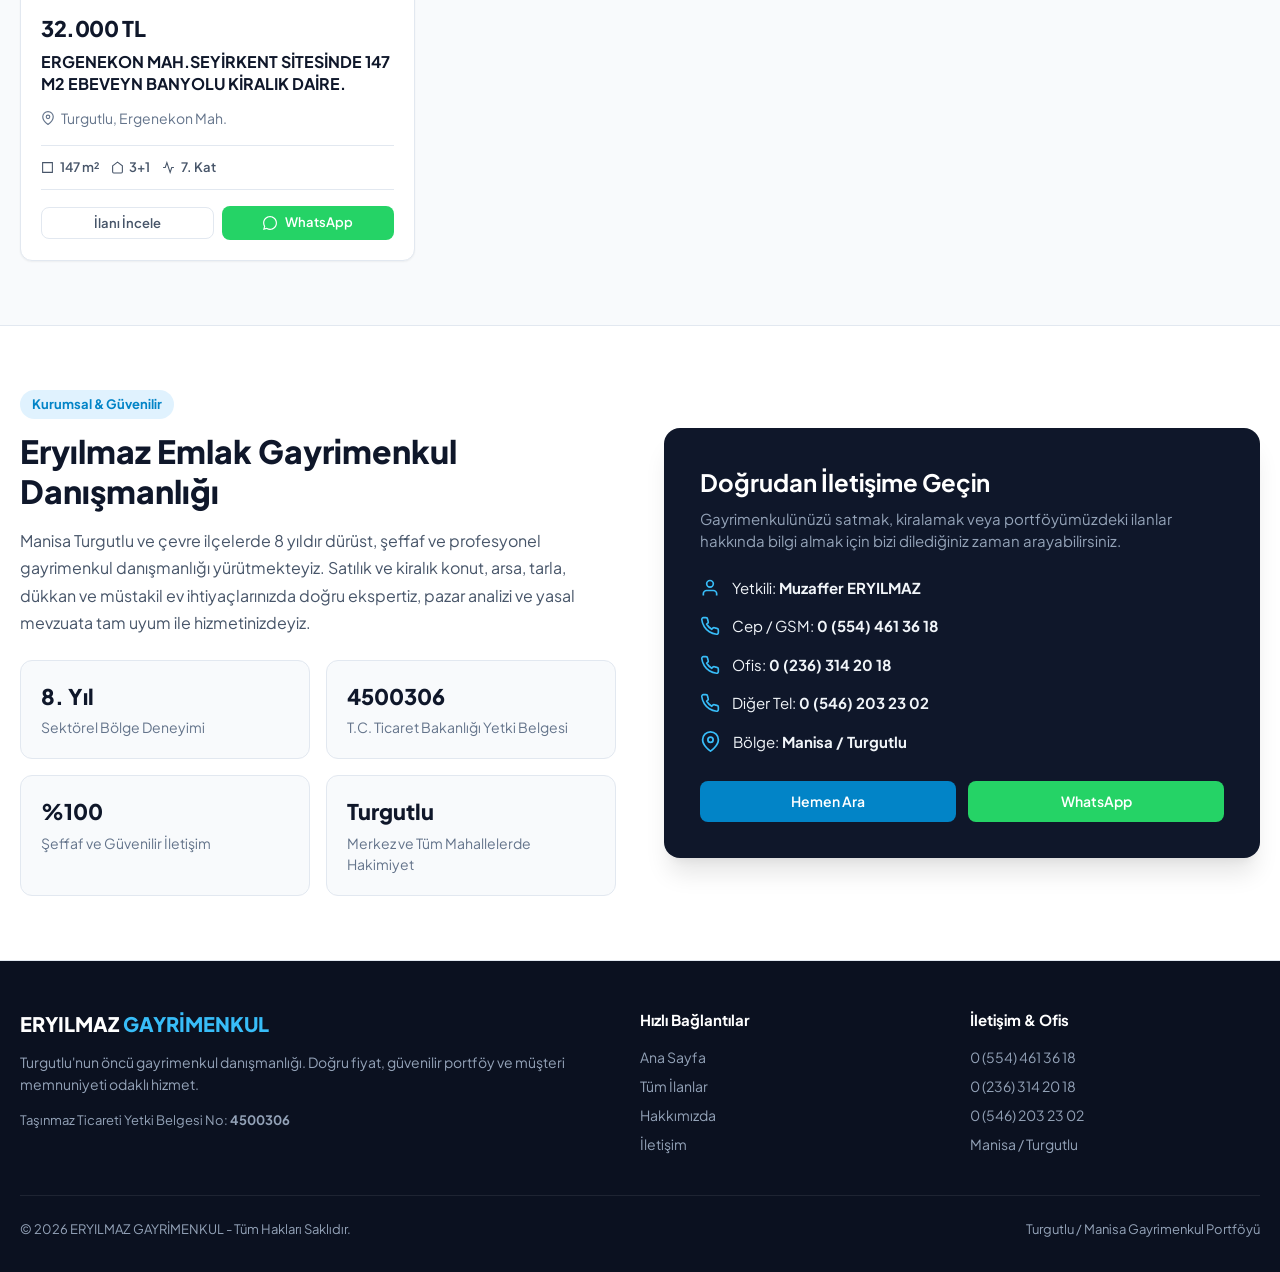
==== commit ebc7d892: "fix: Modal tasarimi ve galeri sahnesi tamamen ortalandi, baslik cubugu sabitlendi" ====
--- a/index.html
+++ b/index.html
@@ -10,7 +10,7 @@
   <meta name="keywords" content="turgutlu satılık daire, turgutlu kiralık daire, turgutlu arsa, eryılmaz gayrimenkul, manisa turgutlu emlak">
   <meta name="author" content="Eryılmaz Gayrimenkul">
   
-  <!-- Open Graph / Sosyal Medya Paylaşımı -->
+  <!-- Open Graph -->
   <meta property="og:type" content="website">
   <meta property="og:title" content="ERYILMAZ GAYRİMENKUL | Turgutlu Emlak İlanları">
   <meta property="og:description" content="Manisa Turgutlu'da satılık ve kiralık en güncel daire, arsa ve ticari gayrimenkul portföyü.">
@@ -25,7 +25,7 @@
   <link href="https://fonts.googleapis.com/css2?family=Plus+Jakarta+Sans:wght@400;500;600;700;800&display=swap" rel="stylesheet">
   
   <!-- Stylesheet -->
-  <link rel="stylesheet" href="css/styles.css">
+  <link rel="stylesheet" href="css/styles.css?v=2.0">
 </head>
 <body>
 
@@ -234,7 +234,7 @@
               <span>Diğer Tel: <strong>0 (546) 203 23 02</strong></span>
             </div>
             <div class="contact-row">
-              <svg width="20" height="20" viewBox="0 0 24 24" fill="none" stroke="currentColor" stroke-width="2"><path d="M21 10c0 7-9 13-9 13s-9-6-9-13a9 9 0 0 1 18 0z"></path><circle cx="12" cy="10" r="3"></circle></svg>
+              <svg width="21" height="21" viewBox="0 0 24 24" fill="none" stroke="currentColor" stroke-width="2"><path d="M21 10c0 7-9 13-9 13s-9-6-9-13a9 9 0 0 1 18 0z"></path><circle cx="12" cy="10" r="3"></circle></svg>
               <span>Bölge: <strong>Manisa / Turgutlu</strong></span>
             </div>
           </div>
@@ -294,32 +294,67 @@
     </div>
   </footer>
 
-  <!-- 7. İlan Detay Modalı (Geniş & Ferah Sinema Modu) -->
+  <!-- ============================================================== -->
+  <!-- 7. YENİDEN TASARLANAN KUSURSUZ İLAN DETAY MODALI               -->
+  <!-- ============================================================== -->
   <div class="modal-overlay" id="modal-overlay" role="dialog" aria-modal="true">
     <div class="modal-container">
-      <button class="modal-header-close" id="modal-close-btn" aria-label="Kapat">
-        <svg width="22" height="22" viewBox="0 0 24 24" fill="none" stroke="currentColor" stroke-width="2.5"><line x1="18" y1="6" x2="6" y2="18"></line><line x1="6" y1="6" x2="18" y2="18"></line></svg>
-      </button>
-
-      <!-- Üst Bölüm: Geniş Galeri ve Özet Bilgi -->
-      <div class="modal-top-grid">
-        <!-- Sol: Büyük Fotoğraf Sahnesi -->
-        <div class="modal-gallery-theater">
-          <div class="gallery-stage" id="gallery-stage" title="Tam ekran büyütmek için tıklayın">
+      
+      <!-- Modal Üst Başlık Çubuğu (Her Zaman En Üstte Görünür) -->
+      <div class="modal-header-bar">
+        <div class="modal-header-left">
+          <div class="modal-badges-inline">
+            <span id="modal-status-badge" class="badge-status-pill badge-satilik">Satılık</span>
+            <span id="modal-category-badge" class="badge-type-pill">Daire</span>
+            <span id="modal-id-pill" class="badge-id-pill">İlan No: -</span>
+          </div>
+          <h2 class="modal-header-title" id="modal-title">İlan Başlığı Yükleniyor...</h2>
+          <div class="modal-header-loc" id="modal-loc">
+            <svg width="15" height="15" viewBox="0 0 24 24" fill="none" stroke="currentColor" stroke-width="2"><path d="M21 10c0 7-9 13-9 13s-9-6-9-13a9 9 0 0 1 18 0z"></path><circle cx="12" cy="10" r="3"></circle></svg>
+            <span>Konum</span>
+          </div>
+        </div>
+
+        <div class="modal-header-right">
+          <div class="modal-header-price" id="modal-price">0 TL</div>
+          <div class="modal-header-buttons">
+            <a id="modal-wa-btn" class="btn btn-whatsapp" href="#" target="_blank" rel="noopener">
+              <svg width="18" height="18" viewBox="0 0 24 24" fill="currentColor">
+                <path d="M.057 24l1.687-6.163c-1.041-1.804-1.588-3.849-1.587-5.946.003-6.556 5.338-11.891 11.893-11.891 3.181.001 6.167 1.24 8.413 3.488 2.245 2.248 3.481 5.236 3.48 8.414-.003 6.557-5.338 11.892-11.893 11.892-1.99-.001-3.951-.5-5.688-1.448l-6.305 1.654zm6.597-3.807c1.676.995 3.276 1.591 5.392 1.592 5.448 0 9.886-4.434 9.889-9.885.002-5.462-4.415-9.89-9.881-9.892-5.452 0-9.887 4.434-9.889 9.884-.001 2.225.651 3.891 1.746 5.634l-.999 3.648 3.742-.981z"/>
+              </svg>
+              WhatsApp
+            </a>
+            <a id="modal-call-btn" class="btn btn-primary" href="tel:05544613618">
+              <svg width="18" height="18" viewBox="0 0 24 24" fill="none" stroke="currentColor" stroke-width="2"><path d="M22 16.92v3a2 2 0 0 1-2.18 2 19.79 19.79 0 0 1-8.63-3.07 19.5 19.5 0 0 1-6-6 19.79 19.79 0 0 1-3.07-8.67A2 2 0 0 1 4.11 2h3a2 2 0 0 1 2 1.72 12.84 12.84 0 0 0 .7 2.81 2 2 0 0 1-.45 2.11L8.09 9.91a16 16 0 0 0 6 6l1.27-1.27a2 2 0 0 1 2.11-.45 12.84 12.84 0 0 0 2.81.7A2 2 0 0 1 22 16.92z"></path></svg>
+              Ara
+            </a>
+            <button class="modal-close-icon-btn" id="modal-close-btn" aria-label="Kapat">
+              <svg width="22" height="22" viewBox="0 0 24 24" fill="none" stroke="currentColor" stroke-width="2.5"><line x1="18" y1="6" x2="6" y2="18"></line><line x1="6" y1="6" x2="18" y2="18"></line></svg>
+            </button>
+          </div>
+        </div>
+      </div>
+
+      <!-- Modal Kaydırılabilir Gövdesi -->
+      <div class="modal-scrollable-content">
+
+        <!-- Ortalanmış Devasa Fotoğraf Sahnesi -->
+        <div class="gallery-wrapper">
+          <div class="gallery-stage-box" id="gallery-stage" title="Tam ekran görüntülemek için tıklayın">
             <button class="gallery-nav-btn gallery-prev" id="gallery-prev-btn" aria-label="Önceki Fotoğraf">
-              <svg width="24" height="24" viewBox="0 0 24 24" fill="none" stroke="currentColor" stroke-width="2.5"><polyline points="15 18 9 12 15 6"></polyline></svg>
+              <svg width="26" height="26" viewBox="0 0 24 24" fill="none" stroke="currentColor" stroke-width="2.5"><polyline points="15 18 9 12 15 6"></polyline></svg>
             </button>
             
             <img id="gallery-main-img" class="gallery-main-img" src="" alt="İlan Fotoğrafı">
             
             <button class="gallery-nav-btn gallery-next" id="gallery-next-btn" aria-label="Sonraki Fotoğraf">
-              <svg width="24" height="24" viewBox="0 0 24 24" fill="none" stroke="currentColor" stroke-width="2.5"><polyline points="9 18 15 12 9 6"></polyline></svg>
+              <svg width="26" height="26" viewBox="0 0 24 24" fill="none" stroke="currentColor" stroke-width="2.5"><polyline points="9 18 15 12 9 6"></polyline></svg>
             </button>
 
-            <!-- Fotoğraf Üzeri Aksiyonlar -->
+            <!-- Fotoğraf Üzerindeki Tam Ekran Butonu -->
             <button class="gallery-fullscreen-badge" id="btn-open-lightbox" title="Tam Ekran Görüntüle">
               <svg width="16" height="16" viewBox="0 0 24 24" fill="none" stroke="currentColor" stroke-width="2.5"><polyline points="15 3 21 3 21 9"></polyline><polyline points="9 21 3 21 3 15"></polyline><line x1="21" y1="3" x2="14" y2="10"></line><line x1="3" y1="21" x2="10" y2="14"></line></svg>
-              <span>Tam Ekran Büyüt</span>
+              <span>Tam Ekran Fotoğraf</span>
             </button>
 
             <div class="gallery-counter" id="gallery-counter">1 / 1</div>
@@ -329,78 +364,57 @@
           <div class="gallery-thumbs" id="gallery-thumbs"></div>
         </div>
 
-        <!-- Sağ: Başlık, Fiyat & İletişim Kartı -->
-        <div class="modal-summary-card">
-          <div class="modal-badges-row">
-            <span id="modal-status-badge" class="card-badge-status badge-satilik">Satılık</span>
-            <span id="modal-category-badge" class="card-badge-type" style="position: static;">Daire</span>
-            <span class="modal-id-pill" id="modal-id-pill">İlan No: -</span>
-          </div>
-
-          <div class="modal-price" id="modal-price">0 TL</div>
-          <h2 class="modal-title" id="modal-title">İlan Başlığı</h2>
-          
-          <div class="modal-loc" id="modal-loc">
-            <svg width="16" height="16" viewBox="0 0 24 24" fill="none" stroke="currentColor" stroke-width="2"><path d="M21 10c0 7-9 13-9 13s-9-6-9-13a9 9 0 0 1 18 0z"></path><circle cx="12" cy="10" r="3"></circle></svg>
-            <span>Konum bilgisi</span>
-          </div>
-
-          <!-- Hızlı Özet Çipleri -->
-          <div class="modal-quick-chips" id="modal-quick-chips"></div>
-
-          <!-- Aksiyon Butonları -->
-          <div class="modal-actions-box">
-            <a id="modal-wa-btn" class="btn btn-whatsapp btn-lg" href="#" target="_blank" rel="noopener">
-              <svg width="20" height="20" viewBox="0 0 24 24" fill="currentColor">
-                <path d="M.057 24l1.687-6.163c-1.041-1.804-1.588-3.849-1.587-5.946.003-6.556 5.338-11.891 11.893-11.891 3.181.001 6.167 1.24 8.413 3.488 2.245 2.248 3.481 5.236 3.48 8.414-.003 6.557-5.338 11.892-11.893 11.892-1.99-.001-3.951-.5-5.688-1.448l-6.305 1.654zm6.597-3.807c1.676.995 3.276 1.591 5.392 1.592 5.448 0 9.886-4.434 9.889-9.885.002-5.462-4.415-9.89-9.881-9.892-5.452 0-9.887 4.434-9.889 9.884-.001 2.225.651 3.891 1.746 5.634l-.999 3.648 3.742-.981z"/>
-              </svg>
-              WhatsApp ile Bilgi Al
-            </a>
-            <a id="modal-call-btn" class="btn btn-primary btn-lg" href="tel:05544613618">
-              <svg width="20" height="20" viewBox="0 0 24 24" fill="none" stroke="currentColor" stroke-width="2"><path d="M22 16.92v3a2 2 0 0 1-2.18 2 19.79 19.79 0 0 1-8.63-3.07 19.5 19.5 0 0 1-6-6 19.79 19.79 0 0 1-3.07-8.67A2 2 0 0 1 4.11 2h3a2 2 0 0 1 2 1.72 12.84 12.84 0 0 0 .7 2.81 2 2 0 0 1-.45 2.11L8.09 9.91a16 16 0 0 0 6 6l1.27-1.27a2 2 0 0 1 2.11-.45 12.84 12.84 0 0 0 2.81.7A2 2 0 0 1 22 16.92z"></path></svg>
-              Danışmanı Ara
-            </a>
-            <button id="modal-share-btn" class="btn btn-outline" title="İlanı Paylaş">
-              <svg width="18" height="18" viewBox="0 0 24 24" fill="none" stroke="currentColor" stroke-width="2"><circle cx="18" cy="5" r="3"></circle><circle cx="6" cy="12" r="3"></circle><circle cx="18" cy="19" r="3"></circle><line x1="8.59" y1="13.51" x2="15.42" y2="17.49"></line><line x1="15.41" y1="6.51" x2="8.59" y2="10.49"></line></svg>
-              İlanı Paylaş
-            </button>
-          </div>
-
-          <!-- Danışman Bilgi Kartı -->
-          <div class="advisor-inline-card">
-            <div class="advisor-badge-circle">ME</div>
-            <div>
-              <div class="advisor-inline-name">Muzaffer ERYILMAZ</div>
-              <div class="advisor-inline-title">Eryılmaz Emlak Danışmanlığı</div>
-              <div class="advisor-inline-sub">Yetki Belge No: 4500306</div>
-            </div>
-          </div>
-        </div>
-      </div>
-
-      <!-- Alt Bölüm: Tüm Detaylar, Özellikler ve Açıklama -->
-      <div class="modal-bottom-body">
-        <div class="modal-specs-col">
-          <h3 class="modal-section-title">İlan Teknik Özellikleri</h3>
-          <div class="modal-specs-grid" id="modal-specs-grid"></div>
-
-          <h3 class="modal-section-title" id="modal-features-title" style="margin-top: 2rem;">Öne Çıkan Özellikler</h3>
-          <div class="modal-tags-list" id="modal-features"></div>
-        </div>
-
-        <div class="modal-desc-col">
-          <h3 class="modal-section-title">İlan Açıklaması</h3>
-          <div class="modal-desc-card">
-            <p class="modal-desc-text" id="modal-desc"></p>
-          </div>
-        </div>
+        <!-- Hızlı Özet Çipleri (m², Oda, Kat) -->
+        <div class="modal-quick-chips-bar" id="modal-quick-chips"></div>
+
+        <!-- Detaylı Bilgiler: Sol Teknik Özellikler, Sağ Açıklama & Danışman -->
+        <div class="modal-info-two-col">
+          <!-- Sol Sütun: Teknik Özellikler & Etiketler -->
+          <div class="modal-info-left">
+            <h3 class="section-heading">İlan Özellikleri & Bilgileri</h3>
+            <div class="modal-specs-grid" id="modal-specs-grid"></div>
+
+            <h3 class="section-heading" id="modal-features-title" style="margin-top: 2rem;">Öne Çıkan Nitelikler</h3>
+            <div class="modal-tags-list" id="modal-features"></div>
+          </div>
+
+          <!-- Sağ Sütun: Detaylı Açıklama & Danışman -->
+          <div class="modal-info-right">
+            <h3 class="section-heading">İlan Açıklaması</h3>
+            <div class="modal-desc-card">
+              <p class="modal-desc-text" id="modal-desc"></p>
+            </div>
+
+            <!-- Danışman İletişim Kartı -->
+            <div class="advisor-box">
+              <div class="advisor-header">
+                <div class="advisor-avatar">ME</div>
+                <div>
+                  <div class="advisor-name">Muzaffer ERYILMAZ</div>
+                  <div class="advisor-role">Eryılmaz Emlak Danışmanlığı</div>
+                  <div class="advisor-doc">Taşınmaz Ticareti Yetki Belgesi: <strong>4500306</strong></div>
+                </div>
+              </div>
+              <div class="advisor-phones">
+                <a href="tel:05544613618" class="btn btn-outline btn-sm">📞 0 (554) 461 36 18</a>
+                <a href="tel:02363142018" class="btn btn-outline btn-sm">☎️ 0 (236) 314 20 18</a>
+              </div>
+              <button id="modal-share-btn" class="btn btn-outline" style="width: 100%; margin-top: 0.75rem;">
+                <svg width="16" height="16" viewBox="0 0 24 24" fill="none" stroke="currentColor" stroke-width="2"><circle cx="18" cy="5" r="3"></circle><circle cx="6" cy="12" r="3"></circle><circle cx="18" cy="19" r="3"></circle><line x1="8.59" y1="13.51" x2="15.42" y2="17.49"></line><line x1="15.41" y1="6.51" x2="8.59" y2="10.49"></line></svg>
+                İlan Bağlantısını Paylaş
+              </button>
+            </div>
+          </div>
+        </div>
+
       </div>
     </div>
   </div>
 
-  <!-- 8. YENİ: %100 Ekranı Kaplayan Tam Ekran Sinema Modu (Fullscreen Lightbox) -->
+  <!-- ============================================================== -->
+  <!-- 8. YENİ: %100 EKRANI KAPLAYAN DEV LIGHTBOX (SİNEMA MODU)        -->
+  <!-- ============================================================== -->
   <div class="lightbox-fullscreen" id="lightbox-fullscreen" role="dialog" aria-modal="true">
-    <!-- Üst Kontrol Çubuğu -->
     <div class="lightbox-top-bar">
       <div class="lightbox-title-text" id="lightbox-title-text">Fotoğraf Galerisi</div>
       <div class="lightbox-counter-badge" id="lightbox-counter">1 / 15</div>
@@ -409,13 +423,12 @@
       </button>
     </div>
 
-    <!-- Ortadaki Devasa Fotoğraf Alanı -->
     <div class="lightbox-viewport">
       <button class="lightbox-nav-btn lightbox-prev" id="lightbox-prev-btn" aria-label="Önceki">
         <svg width="34" height="34" viewBox="0 0 24 24" fill="none" stroke="currentColor" stroke-width="2.5"><polyline points="15 18 9 12 15 6"></polyline></svg>
       </button>
 
-      <div class="lightbox-img-wrapper" id="lightbox-img-wrapper">
+      <div class="lightbox-img-wrapper">
         <img id="lightbox-main-img" class="lightbox-main-img" src="" alt="Tam Ekran Fotoğraf">
       </div>
 
@@ -424,7 +437,6 @@
       </button>
     </div>
 
-    <!-- Alt Küçük Resim Şeridi -->
     <div class="lightbox-bottom-bar">
       <div class="lightbox-thumbs" id="lightbox-thumbs"></div>
     </div>
@@ -447,6 +459,6 @@
 
   <!-- JavaScript Kodları -->
   <script src="js/data.js"></script>
-  <script src="js/app.js"></script>
+  <script src="js/app.js?v=2.0"></script>
 </body>
 </html>
--- a/css/styles.css
+++ b/css/styles.css
@@ -18,7 +18,7 @@
   --text-light: #94a3b8;
   --radius-sm: 8px;
   --radius-md: 12px;
-  --radius-lg: 20px;
+  --radius-lg: 16px;
   --radius-full: 9999px;
   --shadow-sm: 0 1px 2px 0 rgb(0 0 0 / 0.05);
   --shadow: 0 4px 6px -1px rgb(0 0 0 / 0.07), 0 2px 4px -2px rgb(0 0 0 / 0.05);
@@ -228,15 +228,9 @@
   background: #f1f5f9;
 }
 .btn-sm {
-  padding: 0.4rem 0.75rem;
+  padding: 0.45rem 0.85rem;
   font-size: 0.8125rem;
   border-radius: var(--radius-sm);
-}
-.btn-lg {
-  padding: 0.85rem 1.35rem;
-  font-size: 0.9375rem;
-  border-radius: var(--radius-md);
-  font-weight: 700;
 }
 
 /* ---------------- HERO / BANNER ---------------- */
@@ -488,32 +482,34 @@
   text-transform: uppercase;
   letter-spacing: 0.03em;
   backdrop-filter: blur(4px);
+  z-index: 2;
 }
 .badge-satilik {
-  background: rgba(5, 150, 105, 0.9);
+  background: rgba(5, 150, 105, 0.95);
   color: #fff;
 }
 .badge-kiralik {
-  background: rgba(2, 132, 199, 0.9);
+  background: rgba(2, 132, 199, 0.95);
   color: #fff;
 }
 .card-badge-type {
   position: absolute;
   top: 0.75rem;
   right: 0.75rem;
-  background: rgba(15, 23, 42, 0.75);
+  background: rgba(15, 23, 42, 0.8);
   color: #fff;
   font-size: 0.75rem;
   font-weight: 600;
   padding: 0.25rem 0.6rem;
   border-radius: var(--radius-sm);
   backdrop-filter: blur(4px);
+  z-index: 2;
 }
 .card-badge-photos {
   position: absolute;
   bottom: 0.75rem;
   right: 0.75rem;
-  background: rgba(0, 0, 0, 0.7);
+  background: rgba(0, 0, 0, 0.75);
   color: #fff;
   font-size: 0.75rem;
   font-weight: 600;
@@ -522,6 +518,7 @@
   display: flex;
   align-items: center;
   gap: 0.3rem;
+  z-index: 2;
 }
 
 .card-body {
@@ -759,19 +756,18 @@
 }
 
 /* ================================================================ */
-/* 7. YENİLENMİŞ FERAH VE GENİŞ İLAN DETAY MODALI                    */
+/* 7. KUSURSUZ VE NET İLAN DETAY MODALI (HER EKRANDA TAM AÇILIR)     */
 /* ================================================================ */
 .modal-overlay {
   position: fixed;
   inset: 0;
-  background: rgba(15, 23, 42, 0.75);
+  background: rgba(15, 23, 42, 0.8);
   backdrop-filter: blur(8px);
   z-index: 100;
   display: none;
   align-items: center;
   justify-content: center;
-  padding: 1.25rem;
-  overflow-y: auto;
+  padding: 1rem;
 }
 .modal-overlay.active {
   display: flex;
@@ -779,63 +775,139 @@
 .modal-container {
   background: var(--bg-card);
   border-radius: var(--radius-lg);
-  max-width: 1260px;
-  width: 96vw;
+  max-width: 1140px;
+  width: 95vw;
   max-height: 94vh;
-  overflow-y: auto;
-  box-shadow: 0 25px 50px -12px rgba(0, 0, 0, 0.35);
+  display: flex;
+  flex-direction: column;
+  overflow: hidden;
+  box-shadow: 0 25px 50px -12px rgba(0, 0, 0, 0.4);
+  animation: modalScaleIn 0.25s cubic-bezier(0.16, 1, 0.3, 1);
   position: relative;
-  display: flex;
-  flex-direction: column;
-  animation: modalScaleIn 0.25s cubic-bezier(0.16, 1, 0.3, 1);
 }
 @keyframes modalScaleIn {
   from { opacity: 0; transform: scale(0.97) translateY(12px); }
   to { opacity: 1; transform: scale(1) translateY(0); }
 }
 
-.modal-header-close {
-  position: absolute;
-  top: 1.25rem;
-  right: 1.25rem;
-  z-index: 30;
-  width: 44px;
-  height: 44px;
+/* Üst Sabit Başlık Çubuğu */
+.modal-header-bar {
+  background: #ffffff;
+  padding: 1.25rem 1.75rem;
+  border-bottom: 1px solid var(--border);
+  display: flex;
+  align-items: center;
+  justify-content: space-between;
+  gap: 1.5rem;
+  flex-shrink: 0;
+}
+.modal-header-left {
+  flex: 1;
+  min-width: 0;
+}
+.modal-badges-inline {
+  display: flex;
+  align-items: center;
+  gap: 0.5rem;
+  margin-bottom: 0.35rem;
+  flex-wrap: wrap;
+}
+.badge-status-pill {
+  font-size: 0.75rem;
+  font-weight: 700;
+  padding: 0.25rem 0.65rem;
+  border-radius: var(--radius-sm);
+  text-transform: uppercase;
+}
+.badge-type-pill {
+  font-size: 0.75rem;
+  font-weight: 700;
+  padding: 0.25rem 0.65rem;
+  border-radius: var(--radius-sm);
+  background: #f1f5f9;
+  color: var(--text-primary);
+}
+.badge-id-pill {
+  font-size: 0.75rem;
+  font-weight: 600;
+  padding: 0.25rem 0.65rem;
+  border-radius: var(--radius-sm);
+  background: #f8fafc;
+  color: var(--text-muted);
+  border: 1px solid var(--border);
+}
+
+.modal-header-title {
+  font-size: 1.35rem;
+  font-weight: 800;
+  color: var(--primary);
+  line-height: 1.3;
+  white-space: nowrap;
+  overflow: hidden;
+  text-overflow: ellipsis;
+}
+.modal-header-loc {
+  display: flex;
+  align-items: center;
+  gap: 0.35rem;
+  font-size: 0.875rem;
+  color: var(--text-muted);
+  margin-top: 0.25rem;
+}
+
+.modal-header-right {
+  display: flex;
+  align-items: center;
+  gap: 1.25rem;
+  flex-shrink: 0;
+}
+.modal-header-price {
+  font-size: 1.75rem;
+  font-weight: 800;
+  color: var(--primary);
+  letter-spacing: -0.02em;
+  white-space: nowrap;
+}
+.modal-header-buttons {
+  display: flex;
+  align-items: center;
+  gap: 0.5rem;
+}
+.modal-close-icon-btn {
+  width: 40px;
+  height: 40px;
   border-radius: var(--radius-full);
-  background: rgba(15, 23, 42, 0.85);
-  color: #fff;
+  background: #f1f5f9;
+  color: var(--text-primary);
   display: flex;
   align-items: center;
   justify-content: center;
   transition: var(--transition);
-  box-shadow: var(--shadow-md);
-}
-.modal-header-close:hover {
+  margin-left: 0.5rem;
+}
+.modal-close-icon-btn:hover {
   background: #ef4444;
+  color: #fff;
   transform: rotate(90deg);
 }
 
-/* Üst Grid: Sol Büyük Galeri, Sağ Özet & Aksiyonlar */
-.modal-top-grid {
-  display: grid;
-  grid-template-columns: 1.55fr 1fr;
-  gap: 2rem;
-  padding: 2rem;
+/* Kaydırılabilir İçerik Alanı */
+.modal-scrollable-content {
+  flex: 1;
+  overflow-y: auto;
+  padding: 1.75rem;
   background: #ffffff;
-  border-bottom: 1px solid var(--border);
-}
-
-/* Fotoğraf Sahnesi (Theater) */
-.modal-gallery-theater {
-  display: flex;
-  flex-direction: column;
-  gap: 0.85rem;
-}
-.gallery-stage {
+}
+
+/* Galeri Alanı */
+.gallery-wrapper {
+  margin-bottom: 1.5rem;
+}
+.gallery-stage-box {
   position: relative;
-  min-height: 480px;
-  height: 56vh;
-  max-height: 580px;
+  width: 100%;
+  height: 500px;
+  max-height: 58vh;
   background: #090d16;
   border-radius: var(--radius-md);
   overflow: hidden;
@@ -846,16 +918,15 @@
   box-shadow: inset 0 0 40px rgba(0, 0, 0, 0.6);
 }
 .gallery-main-img {
-  width: 100%;
-  height: 100%;
+  max-width: 100%;
+  max-height: 100%;
+  width: auto;
+  height: auto;
   object-fit: contain;
-  transition: transform 0.25s ease;
-}
-.gallery-stage:hover .gallery-main-img {
-  transform: scale(1.015);
-}
-
-/* Ok Butonları */
+  margin: 0 auto;
+  display: block;
+}
+
 .gallery-nav-btn {
   position: absolute;
   top: 50%;
@@ -870,7 +941,7 @@
   justify-content: center;
   transition: var(--transition);
   z-index: 10;
-  border: 1px solid rgba(255, 255, 255, 0.15);
+  border: 1px solid rgba(255, 255, 255, 0.2);
 }
 .gallery-nav-btn:hover {
   background: var(--accent);
@@ -879,7 +950,6 @@
 .gallery-prev { left: 1rem; }
 .gallery-next { right: 1rem; }
 
-/* Fotoğraf Üzerindeki Tam Ekran Butonu */
 .gallery-fullscreen-badge {
   position: absolute;
   top: 1rem;
@@ -915,15 +985,16 @@
   font-weight: 700;
   backdrop-filter: blur(6px);
   border: 1px solid rgba(255, 255, 255, 0.15);
+  z-index: 10;
 }
 
 /* Küçük Resimler (Thumbnails) */
 .gallery-thumbs {
   display: flex;
   gap: 0.65rem;
-  padding: 0.35rem 0;
+  margin-top: 0.75rem;
   overflow-x: auto;
-  scroll-behavior: smooth;
+  padding: 0.25rem 0;
   scrollbar-width: thin;
 }
 .gallery-thumb-item {
@@ -952,128 +1023,37 @@
   object-fit: cover;
 }
 
-/* Sağ Bilgi & Aksiyon Kartı */
-.modal-summary-card {
-  display: flex;
-  flex-direction: column;
-  justify-content: space-between;
-}
-.modal-badges-row {
-  display: flex;
-  align-items: center;
-  gap: 0.5rem;
-  margin-bottom: 0.85rem;
+/* Hızlı Özet Çipleri */
+.modal-quick-chips-bar {
+  display: flex;
+  align-items: center;
   flex-wrap: wrap;
-}
-.modal-id-pill {
-  font-size: 0.75rem;
-  font-weight: 700;
-  color: var(--text-muted);
-  background: #f1f5f9;
-  padding: 0.25rem 0.65rem;
-  border-radius: var(--radius-sm);
-}
-
-.modal-price {
-  font-size: 2.15rem;
-  font-weight: 800;
-  color: var(--primary);
-  letter-spacing: -0.03em;
-  margin-bottom: 0.5rem;
-}
-.modal-title {
-  font-size: 1.35rem;
-  font-weight: 800;
-  color: var(--primary);
-  line-height: 1.3;
-  margin-bottom: 0.65rem;
-}
-.modal-loc {
-  display: flex;
-  align-items: center;
-  gap: 0.4rem;
-  color: var(--text-muted);
-  font-size: 0.9375rem;
-  margin-bottom: 1.25rem;
-}
-
-.modal-quick-chips {
-  display: flex;
-  align-items: center;
-  flex-wrap: wrap;
-  gap: 0.65rem;
-  padding: 0.85rem 0;
+  gap: 0.75rem;
+  padding: 1rem 0;
   border-top: 1px solid var(--border);
   border-bottom: 1px solid var(--border);
-  margin-bottom: 1.5rem;
+  margin-bottom: 1.75rem;
 }
 .quick-chip-box {
   background: #f8fafc;
   border: 1px solid var(--border);
   border-radius: var(--radius-sm);
-  padding: 0.4rem 0.75rem;
-  display: flex;
-  align-items: center;
-  gap: 0.4rem;
+  padding: 0.45rem 0.85rem;
+  display: flex;
+  align-items: center;
+  gap: 0.45rem;
   font-size: 0.875rem;
   font-weight: 700;
   color: var(--text-primary);
 }
 
-.modal-actions-box {
-  display: flex;
-  flex-direction: column;
-  gap: 0.75rem;
-  margin-bottom: 1.5rem;
-}
-
-/* Danışman Kartı */
-.advisor-inline-card {
-  display: flex;
-  align-items: center;
-  gap: 0.85rem;
-  padding: 0.85rem 1rem;
-  background: #f8fafc;
-  border: 1px solid var(--border);
-  border-radius: var(--radius-md);
-  margin-top: auto;
-}
-.advisor-badge-circle {
-  width: 44px;
-  height: 44px;
-  border-radius: var(--radius-full);
-  background: var(--primary);
-  color: #fff;
-  font-weight: 800;
-  display: flex;
-  align-items: center;
-  justify-content: center;
-  font-size: 1rem;
-}
-.advisor-inline-name {
-  font-weight: 700;
-  font-size: 0.9375rem;
-  color: var(--primary);
-}
-.advisor-inline-title {
-  font-size: 0.8125rem;
-  color: var(--text-muted);
-}
-.advisor-inline-sub {
-  font-size: 0.75rem;
-  color: var(--accent);
-  font-weight: 600;
-}
-
-/* Alt Bölüm: Teknik Özellikler ve Detaylı Açıklama */
-.modal-bottom-body {
+/* İki Sütunlu Detay Alanı */
+.modal-info-two-col {
   display: grid;
-  grid-template-columns: 1fr 1fr;
-  gap: 2.5rem;
-  padding: 2.25rem;
-  background: #f8fafc;
-}
-.modal-section-title {
+  grid-template-columns: 1.15fr 1fr;
+  gap: 2.25rem;
+}
+.section-heading {
   font-size: 1.15rem;
   font-weight: 800;
   color: var(--primary);
@@ -1083,11 +1063,11 @@
 }
 .modal-specs-grid {
   display: grid;
-  grid-template-columns: repeat(auto-fill, minmax(180px, 1fr));
+  grid-template-columns: repeat(auto-fill, minmax(170px, 1fr));
   gap: 0.75rem;
 }
 .spec-box {
-  background: #ffffff;
+  background: #f8fafc;
   border: 1px solid var(--border);
   border-radius: var(--radius-sm);
   padding: 0.75rem 1rem;
@@ -1108,10 +1088,11 @@
 }
 
 .modal-desc-card {
-  background: #ffffff;
+  background: #f8fafc;
   border: 1px solid var(--border);
   border-radius: var(--radius-md);
   padding: 1.5rem;
+  margin-bottom: 1.5rem;
 }
 .modal-desc-text {
   color: var(--text-secondary);
@@ -1127,22 +1108,71 @@
 .modal-feature-pill {
   font-size: 0.8125rem;
   padding: 0.35rem 0.75rem;
-  background: #ffffff;
+  background: #f1f5f9;
   border: 1px solid var(--border);
   border-radius: var(--radius-full);
   color: var(--text-secondary);
   font-weight: 600;
 }
 
+/* Danışman Kartı */
+.advisor-box {
+  background: #ffffff;
+  border: 1px solid var(--border);
+  border-radius: var(--radius-md);
+  padding: 1.25rem;
+  box-shadow: var(--shadow-sm);
+}
+.advisor-header {
+  display: flex;
+  align-items: center;
+  gap: 0.85rem;
+  margin-bottom: 1rem;
+}
+.advisor-avatar {
+  width: 46px;
+  height: 46px;
+  border-radius: var(--radius-full);
+  background: var(--primary);
+  color: #fff;
+  font-weight: 800;
+  display: flex;
+  align-items: center;
+  justify-content: center;
+  font-size: 1.05rem;
+}
+.advisor-name {
+  font-weight: 800;
+  font-size: 1rem;
+  color: var(--primary);
+}
+.advisor-role {
+  font-size: 0.8125rem;
+  color: var(--text-muted);
+}
+.advisor-doc {
+  font-size: 0.75rem;
+  color: var(--accent);
+  margin-top: 0.15rem;
+}
+.advisor-phones {
+  display: flex;
+  gap: 0.5rem;
+  flex-wrap: wrap;
+}
+.advisor-phones .btn {
+  flex: 1;
+}
+
 /* ================================================================ */
-/* 8. YENİ: %100 EKRANI KAPLAYAN DEV TAM EKRAN SİNEMA MODU (LIGHTBOX) */
+/* 8. YENİ: %100 EKRANI KAPLAYAN DEV LIGHTBOX (SİNEMA MODU)        */
 /* ================================================================ */
 .lightbox-fullscreen {
   position: fixed;
   inset: 0;
   width: 100vw;
   height: 100vh;
-  background: rgba(4, 7, 14, 0.97);
+  background: rgba(4, 7, 14, 0.98);
   backdrop-filter: blur(14px);
   z-index: 300;
   display: none;
@@ -1224,7 +1254,6 @@
   object-fit: contain;
   border-radius: var(--radius-sm);
   box-shadow: 0 20px 40px rgba(0, 0, 0, 0.8);
-  transition: transform 0.2s ease;
   user-select: none;
 }
 
@@ -1346,20 +1375,23 @@
 }
 
 /* ---------------- RESPONSIVE BREAKPOINTS ---------------- */
-@media (max-width: 1024px) {
-  .modal-top-grid {
-    grid-template-columns: 1fr;
-    gap: 1.5rem;
-    padding: 1.5rem;
-  }
-  .modal-bottom-body {
+@media (max-width: 900px) {
+  .modal-header-bar {
+    flex-direction: column;
+    align-items: flex-start;
+    gap: 0.85rem;
+    padding: 1rem 1.25rem;
+  }
+  .modal-header-right {
+    width: 100%;
+    justify-content: space-between;
+  }
+  .modal-info-two-col {
     grid-template-columns: 1fr;
     gap: 1.75rem;
-    padding: 1.5rem;
-  }
-  .gallery-stage {
-    height: 48vh;
-    min-height: 380px;
+  }
+  .gallery-stage-box {
+    height: 360px;
   }
   .filter-grid {
     grid-template-columns: 1fr 1fr;
@@ -1377,6 +1409,19 @@
   .header-nav {
     display: none;
   }
+  .modal-header-title {
+    font-size: 1.1rem;
+    white-space: normal;
+  }
+  .modal-header-price {
+    font-size: 1.35rem;
+  }
+  .modal-scrollable-content {
+    padding: 1rem;
+  }
+  .gallery-stage-box {
+    height: 260px;
+  }
   .filter-grid {
     grid-template-columns: 1fr;
   }
@@ -1394,14 +1439,10 @@
     width: 100%;
     justify-content: space-between;
   }
-  .gallery-stage {
-    height: 320px;
-    min-height: 280px;
-  }
   .lightbox-viewport {
     padding: 1rem 0.5rem;
   }
   .lightbox-prev { left: 0.5rem; width: 44px; height: 44px; }
   .lightbox-next { right: 0.5rem; width: 44px; height: 44px; }
-  .lightbox-title-text { font-size: 0.9rem; }
-}
+  .lightbox-title-text { font-size: 0.85rem; }
+}
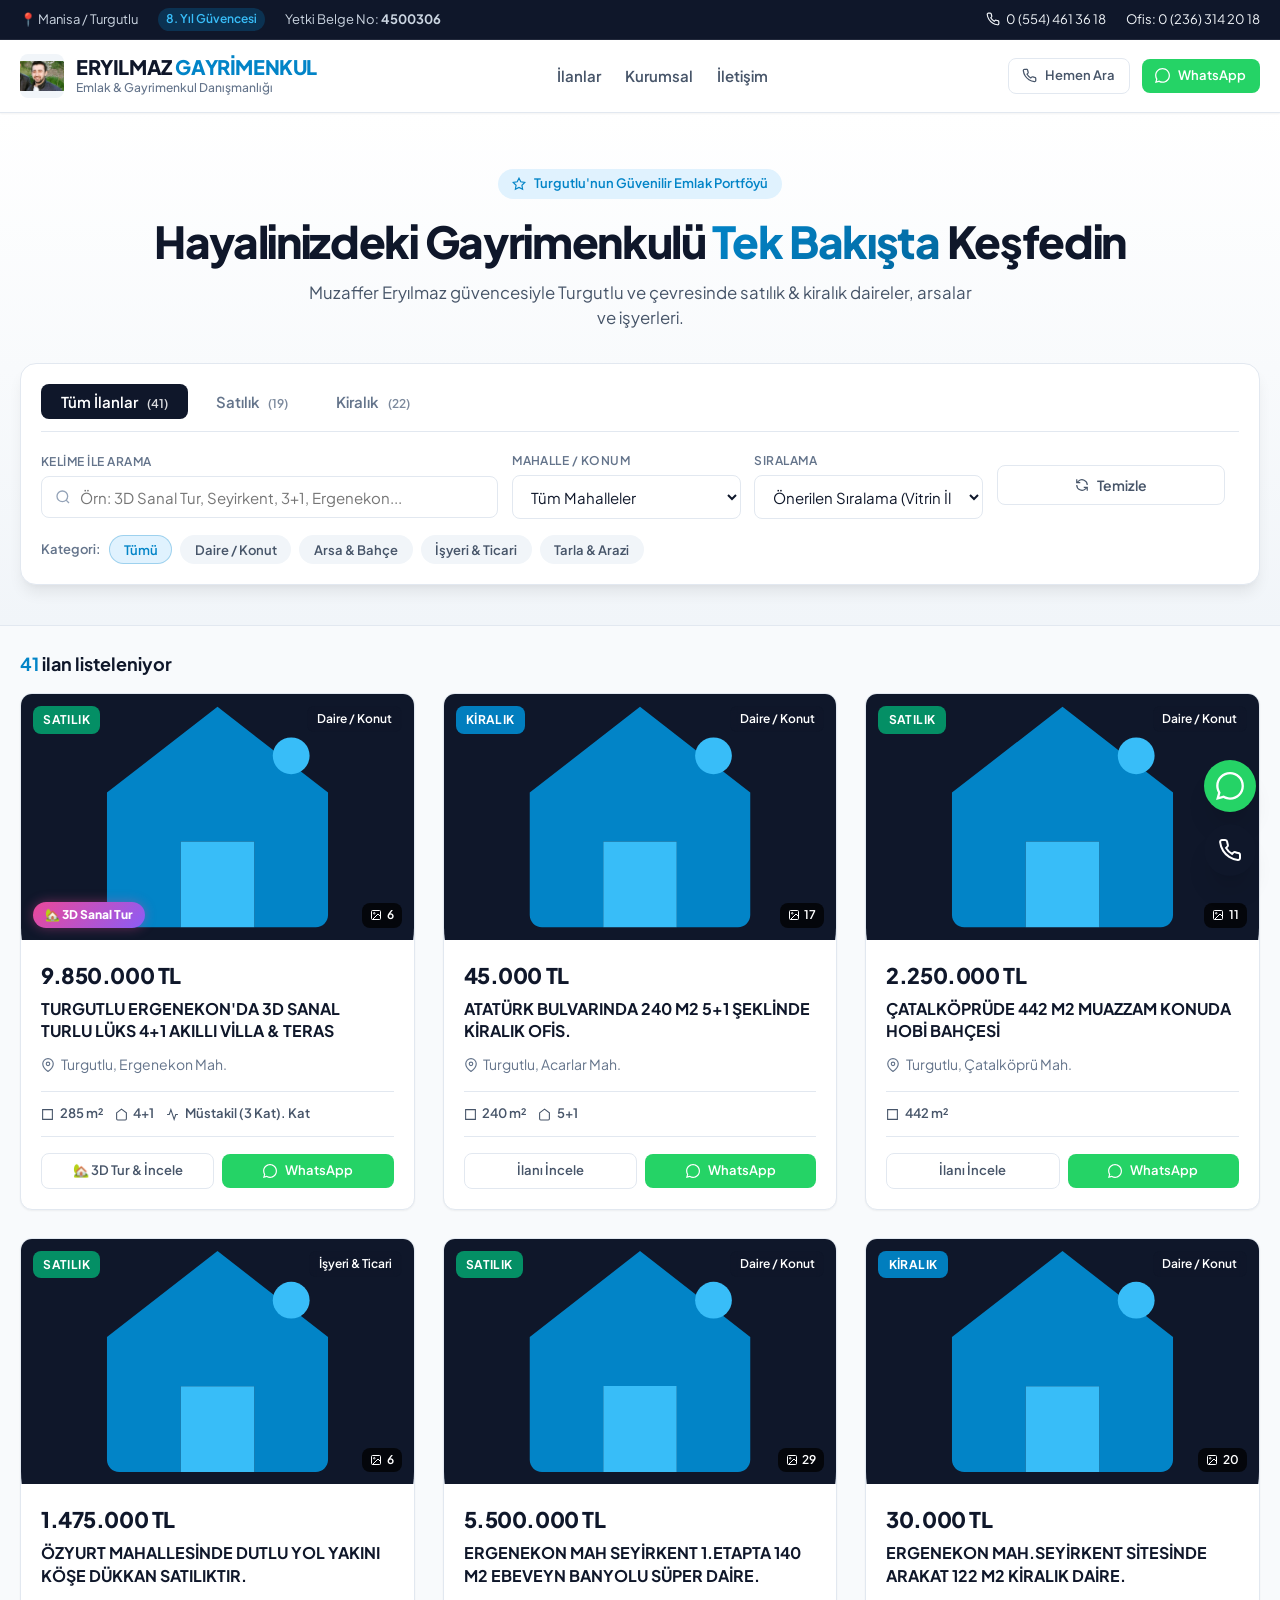
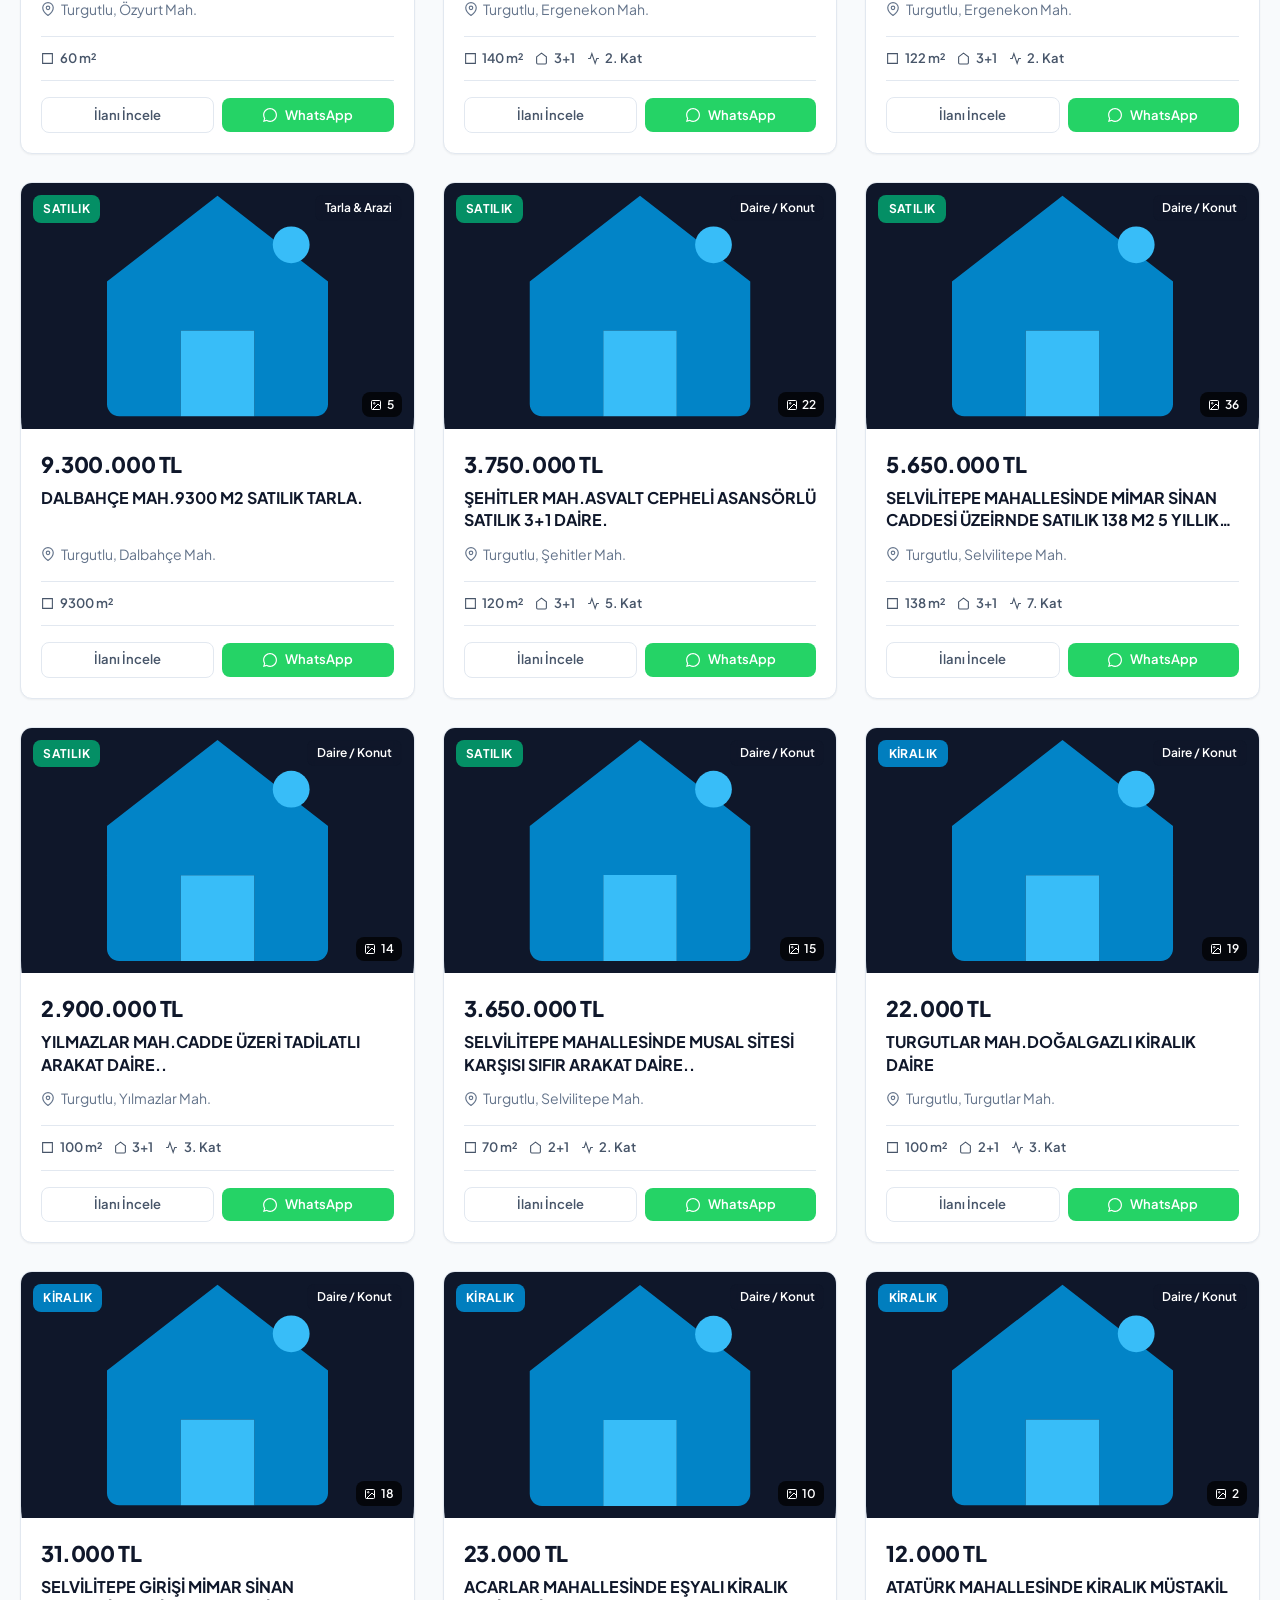
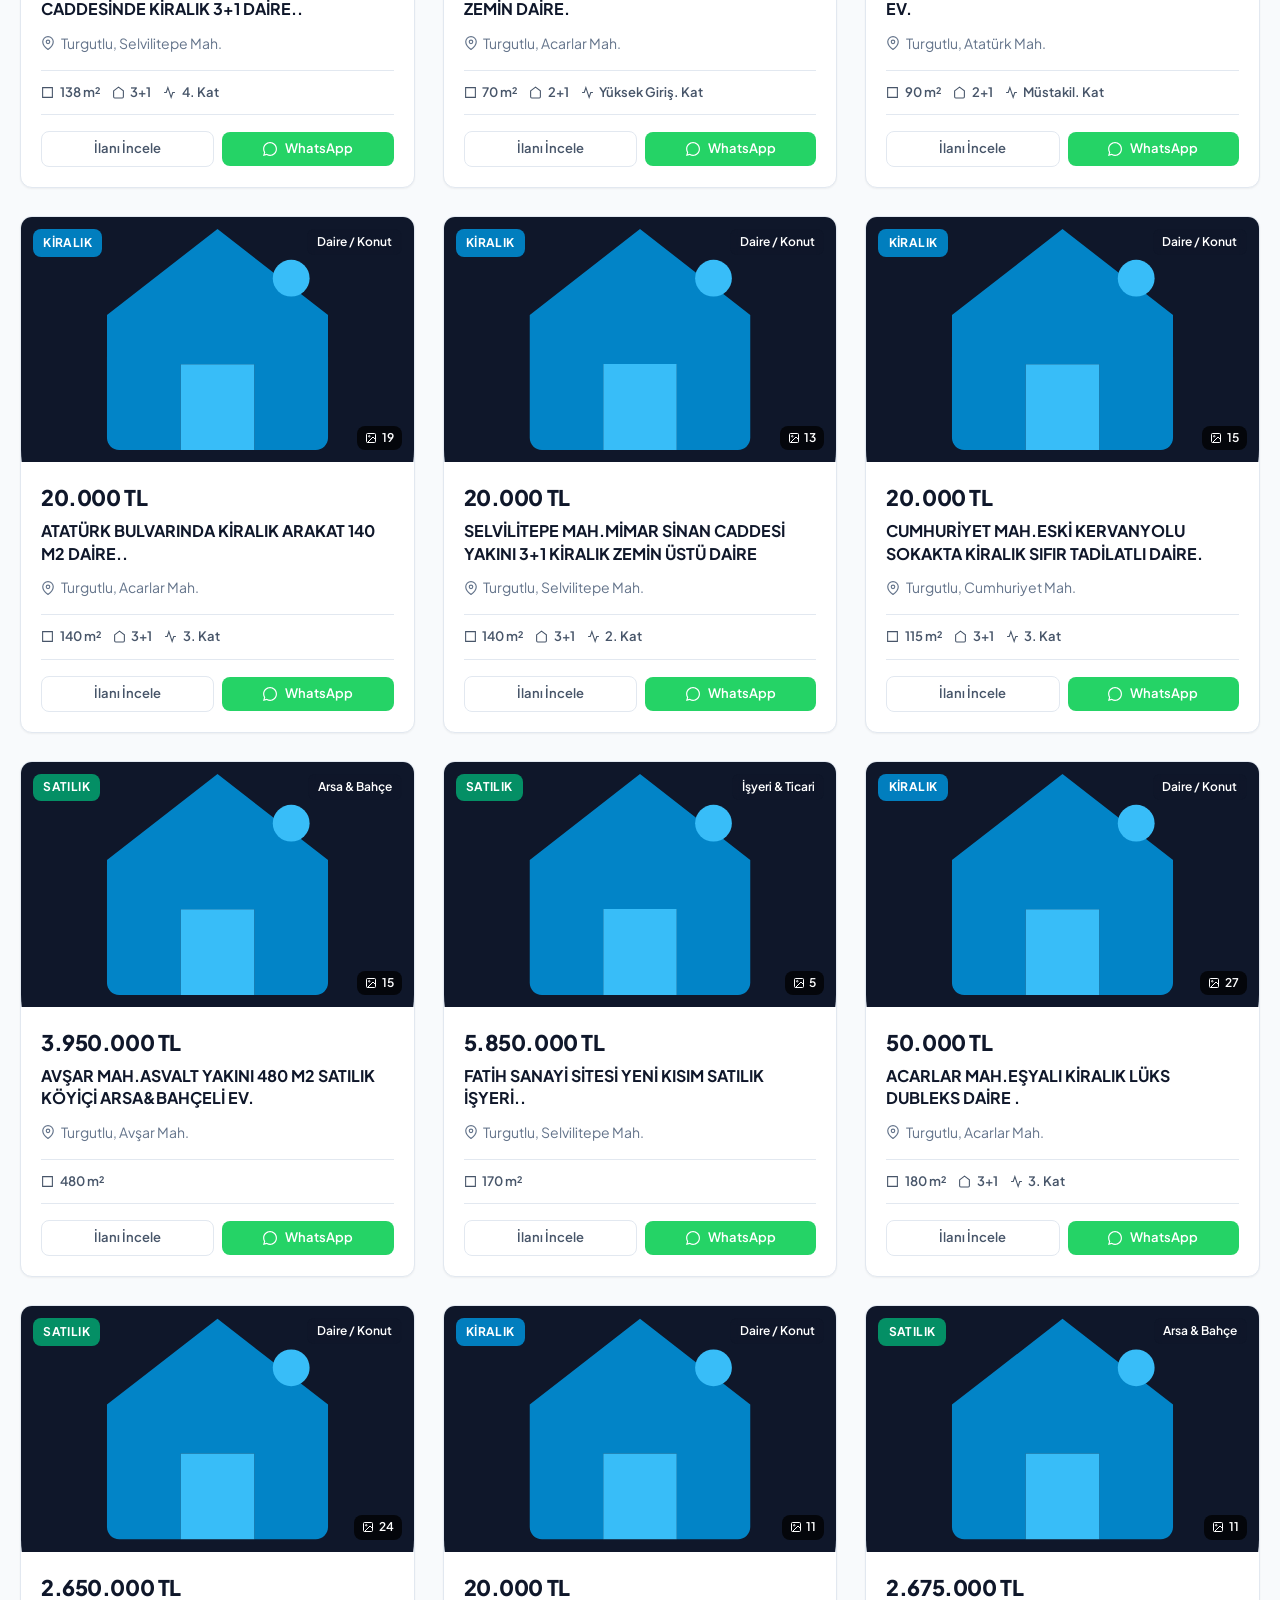
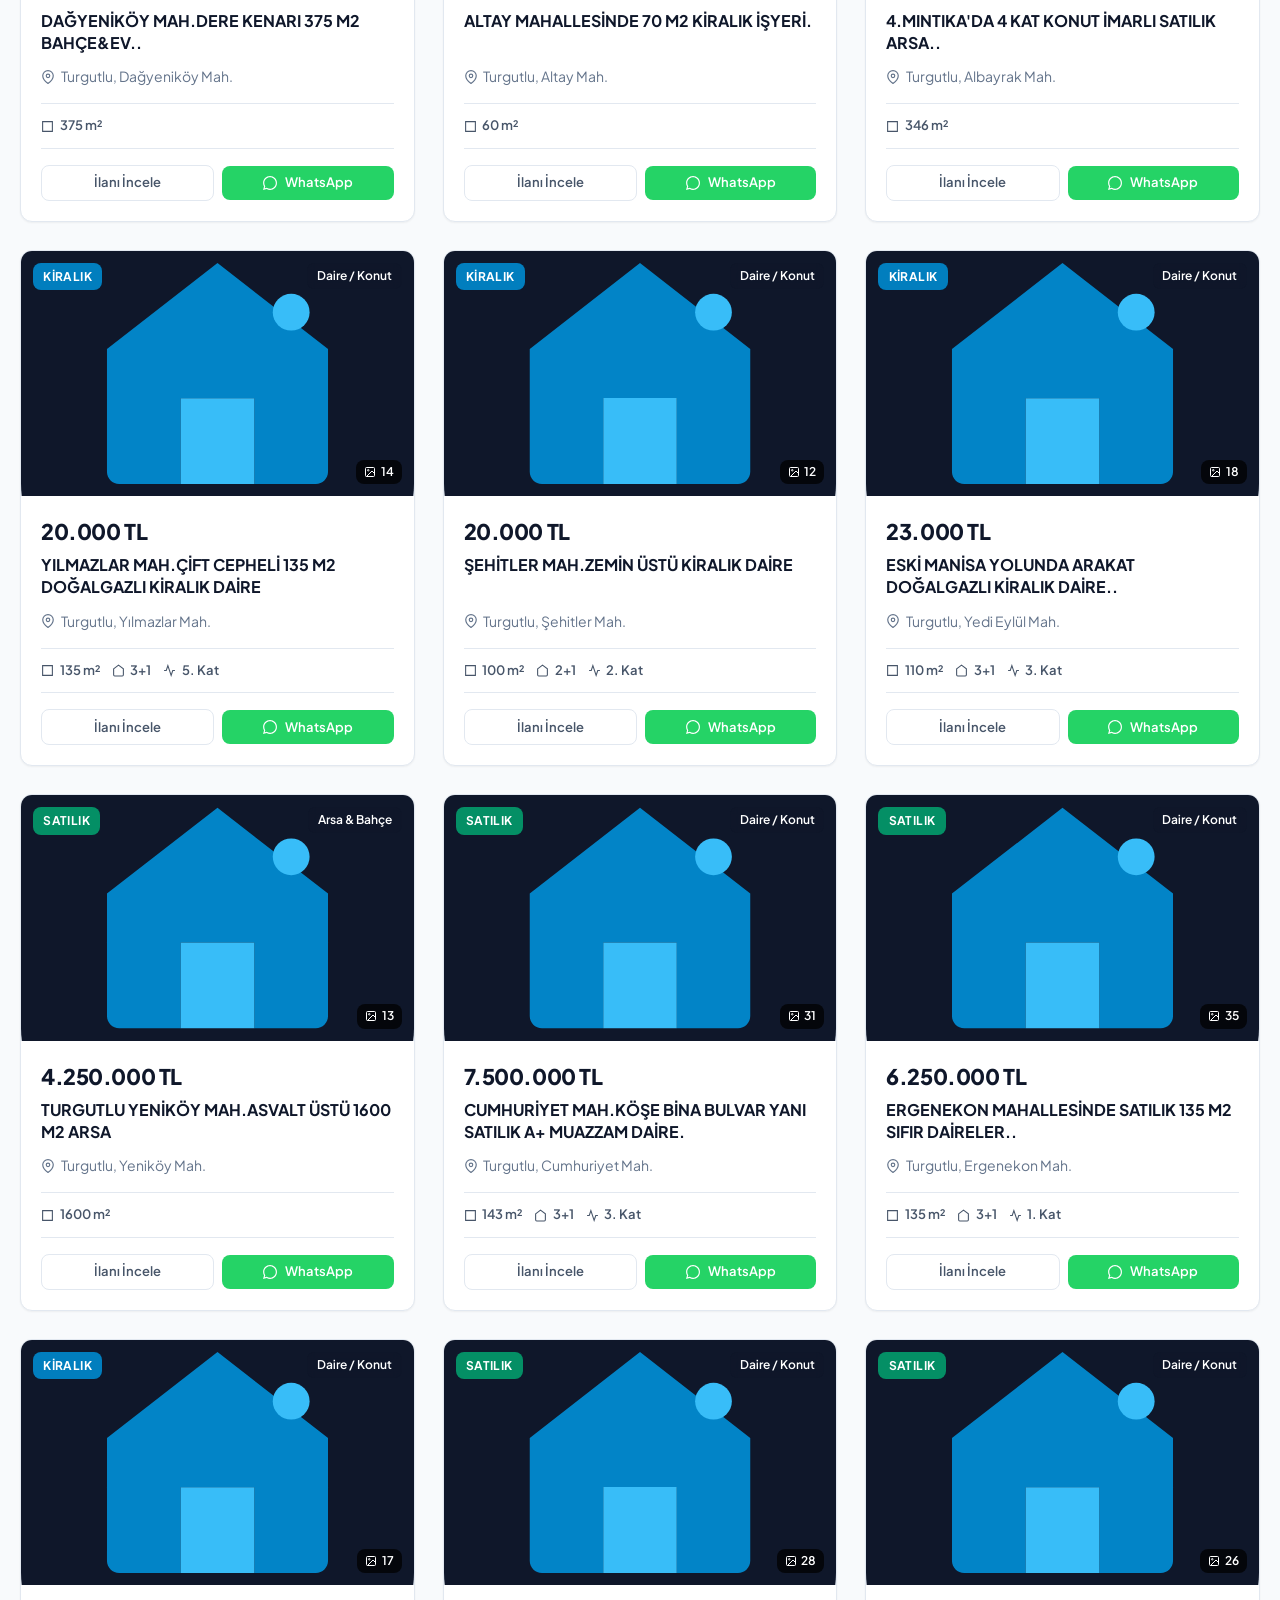
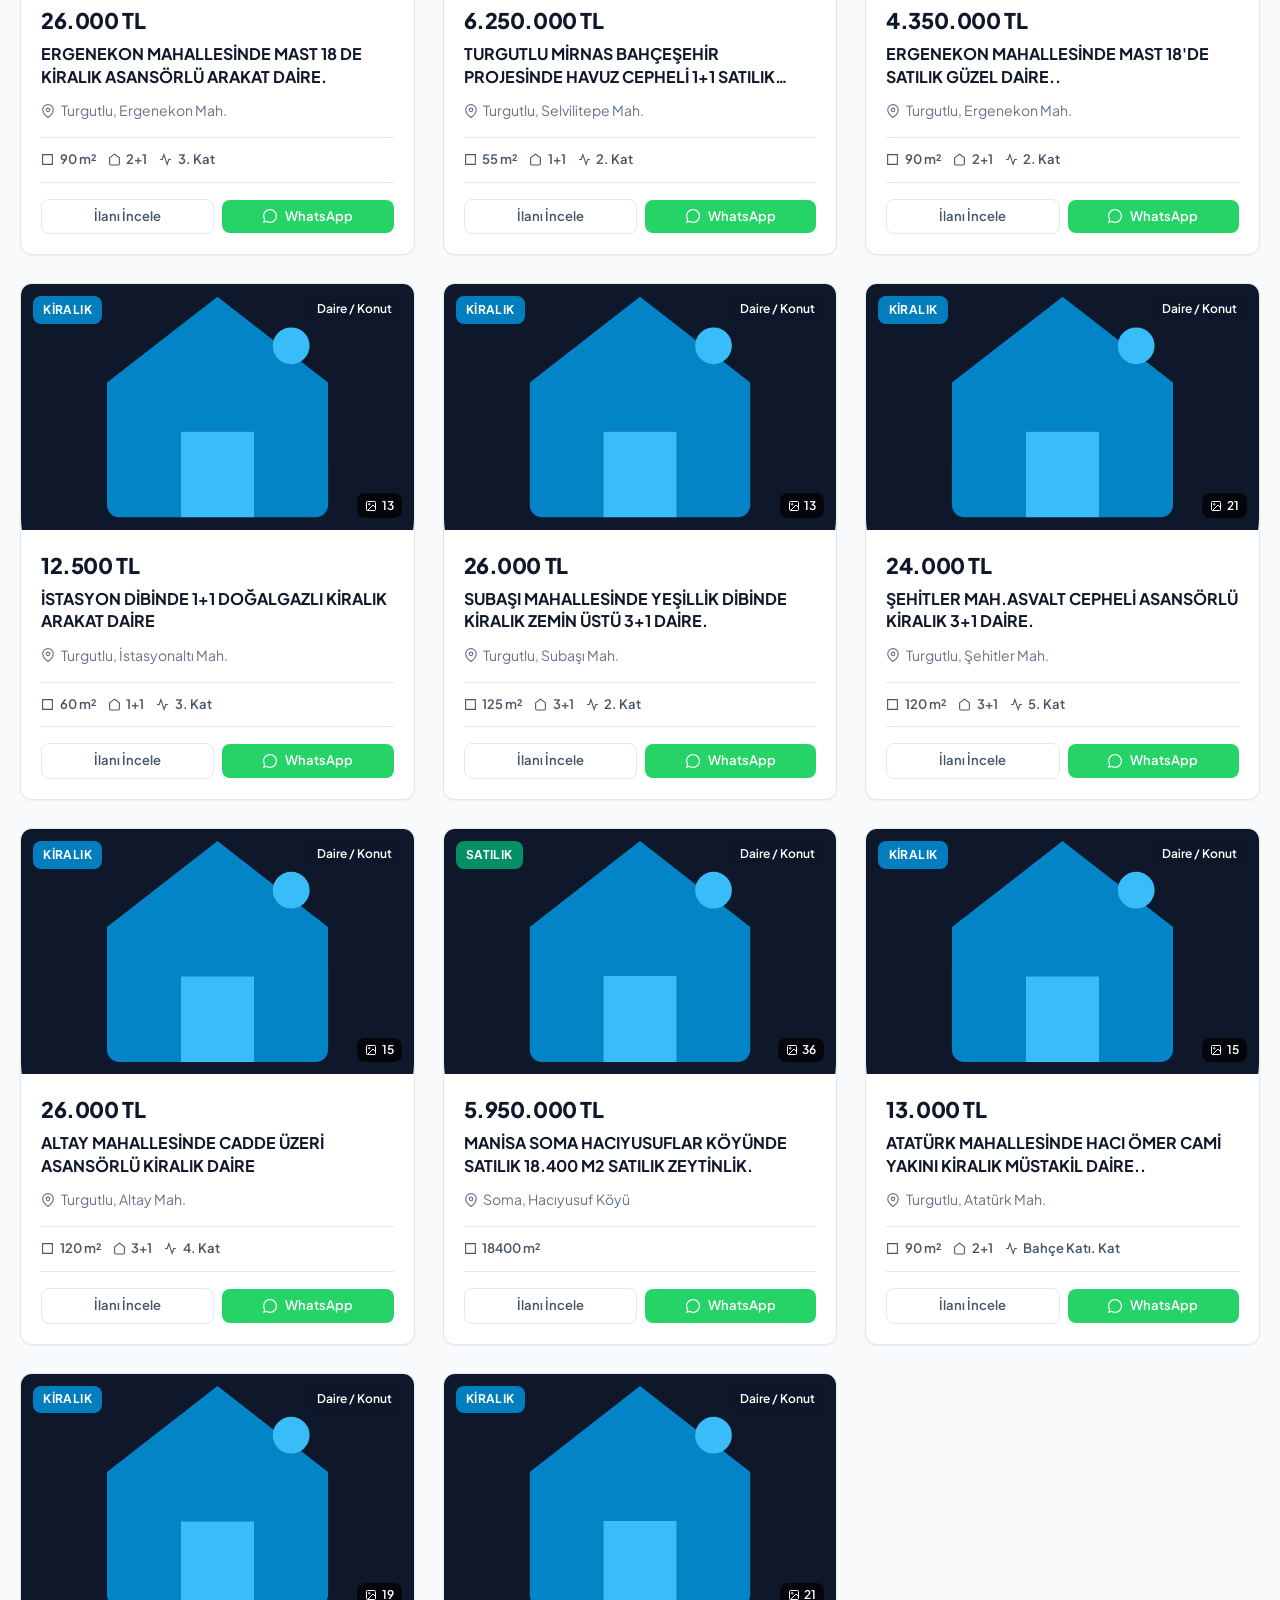
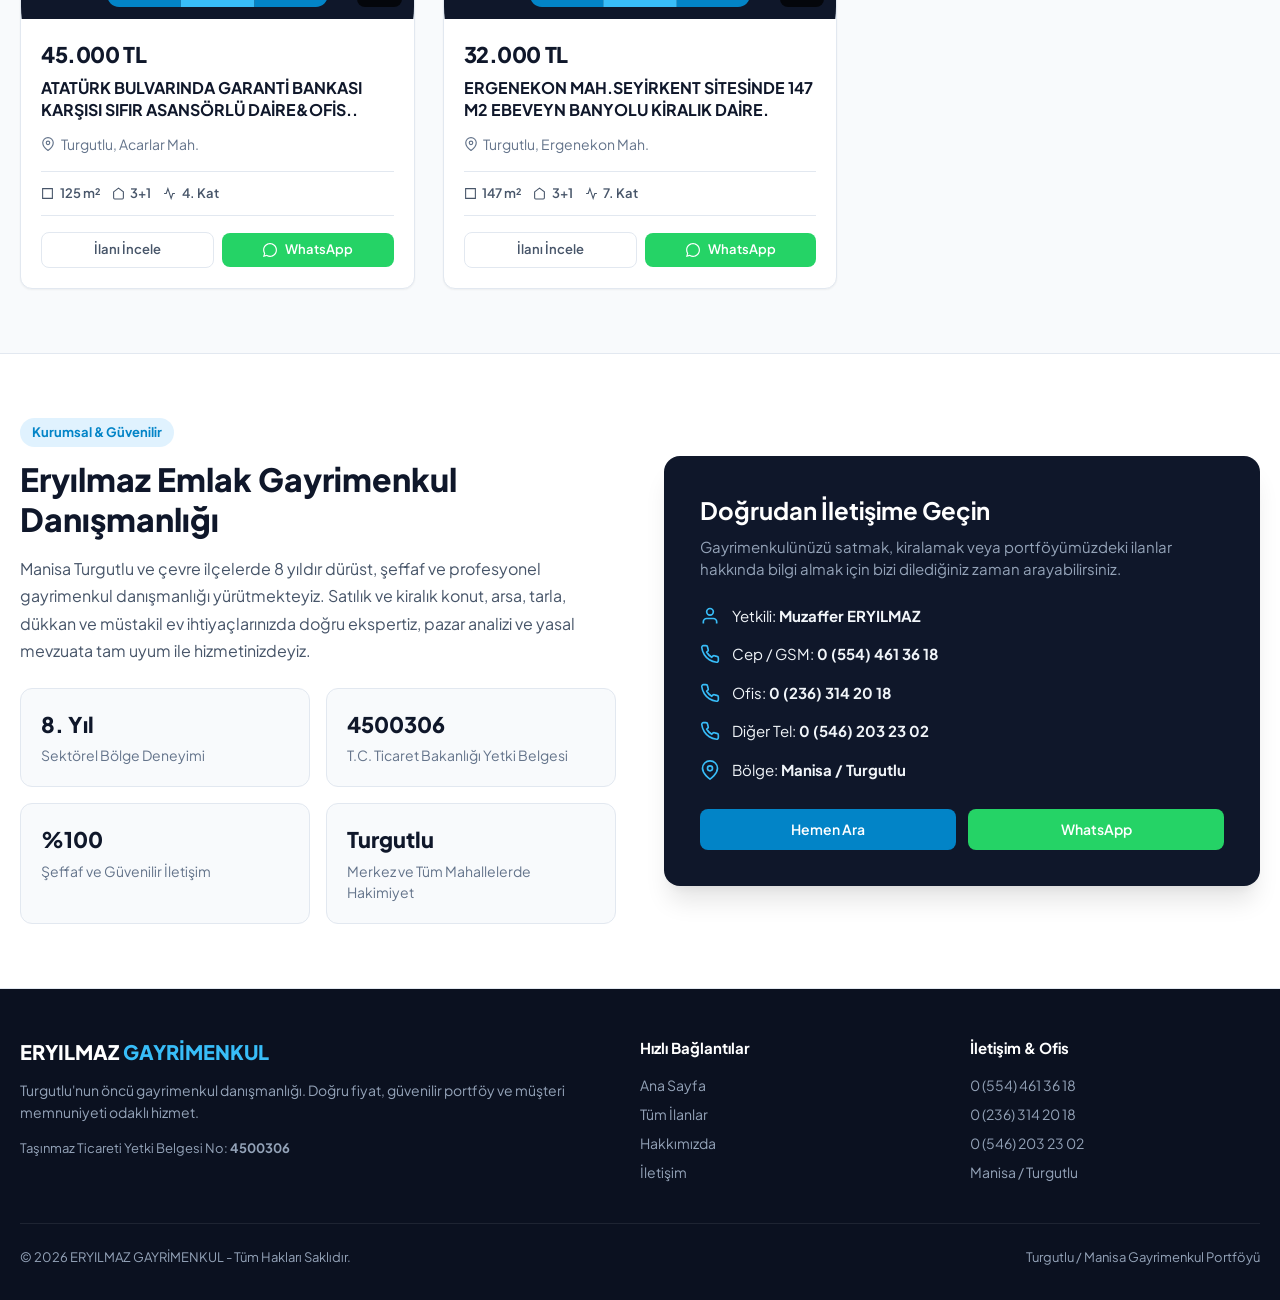
==== commit 0dab322d: "feat: Ozel ilan detay sayfasi (ilan.html) ve 3D sanal tur entegrasyonu tamamlandi" ====
--- a/index.html
+++ b/index.html
@@ -25,7 +25,7 @@
   <link href="https://fonts.googleapis.com/css2?family=Plus+Jakarta+Sans:wght@400;500;600;700;800&display=swap" rel="stylesheet">
   
   <!-- Stylesheet -->
-  <link rel="stylesheet" href="css/styles.css?v=2.0">
+  <link rel="stylesheet" href="css/styles.css?v=3.0">
 </head>
 <body>
 
@@ -53,8 +53,7 @@
   <header class="site-header">
     <div class="container">
       <div class="header-inner">
-        <!-- Logo -->
-        <a href="#" class="brand-link">
+        <a href="index.html" class="brand-link">
           <img src="assets/img/eryilmaz-logo.jpg" alt="Eryılmaz Gayrimenkul" class="brand-logo-img" onerror="this.style.display='none'">
           <div class="brand-text-col">
             <div class="brand-name">ERYILMAZ <span>GAYRİMENKUL</span></div>
@@ -62,14 +61,12 @@
           </div>
         </a>
 
-        <!-- Menü -->
         <nav class="header-nav">
           <a href="#ilanlar">İlanlar</a>
           <a href="#hakkimizda">Kurumsal</a>
           <a href="#iletisim">İletişim</a>
         </nav>
 
-        <!-- Eylemler -->
         <div class="header-actions">
           <a href="tel:05544613618" class="btn btn-outline btn-sm">
             <svg width="15" height="15" viewBox="0 0 24 24" fill="none" stroke="currentColor" stroke-width="2"><path d="M22 16.92v3a2 2 0 0 1-2.18 2 19.79 19.79 0 0 1-8.63-3.07 19.5 19.5 0 0 1-6-6 19.79 19.79 0 0 1-3.07-8.67A2 2 0 0 1 4.11 2h3a2 2 0 0 1 2 1.72 12.84 12.84 0 0 0 .7 2.81 2 2 0 0 1-.45 2.11L8.09 9.91a16 16 0 0 0 6 6l1.27-1.27a2 2 0 0 1 2.11-.45 12.84 12.84 0 0 0 2.81.7A2 2 0 0 1 22 16.92z"></path></svg>
@@ -102,31 +99,27 @@
 
       <!-- Arama & Filtre Kartı -->
       <div class="filter-card" id="filtre">
-        <!-- Satılık / Kiralık / Tümü Sekmeleri -->
         <div class="filter-tabs">
           <button class="tab-btn active" data-status="all">
-            Tüm İlanlar <span class="badge-count" id="count-all">(40)</span>
+            Tüm İlanlar <span class="badge-count" id="count-all">(41)</span>
           </button>
           <button class="tab-btn" data-status="Satılık">
-            Satılık <span class="badge-count" id="count-satilik">(18)</span>
+            Satılık <span class="badge-count" id="count-satilik">(19)</span>
           </button>
           <button class="tab-btn" data-status="Kiralık">
             Kiralık <span class="badge-count" id="count-kiralik">(22)</span>
           </button>
         </div>
 
-        <!-- Filtre Izgarası -->
         <div class="filter-grid">
-          <!-- Arama Input -->
           <div class="form-group">
             <label class="form-label">Kelime ile Arama</label>
             <div class="input-wrap">
               <svg width="16" height="16" viewBox="0 0 24 24" fill="none" stroke="currentColor" stroke-width="2"><circle cx="11" cy="11" r="8"></circle><line x1="21" y1="21" x2="16.65" y2="16.65"></line></svg>
-              <input type="text" id="search-input" class="form-input input-with-icon" placeholder="Örn: Seyirkent, 3+1, Ergenekon, Dükkan...">
-            </div>
-          </div>
-
-          <!-- Mahalle -->
+              <input type="text" id="search-input" class="form-input input-with-icon" placeholder="Örn: 3D Sanal Tur, Seyirkent, 3+1, Ergenekon...">
+            </div>
+          </div>
+
           <div class="form-group">
             <label class="form-label">Mahalle / Konum</label>
             <select id="neighborhood-select" class="form-select">
@@ -134,18 +127,16 @@
             </select>
           </div>
 
-          <!-- Sıralama -->
           <div class="form-group">
             <label class="form-label">Sıralama</label>
             <select id="sort-select" class="form-select">
-              <option value="default">Önerilen Sıralama</option>
+              <option value="default">Önerilen Sıralama (Vitrin İlk)</option>
               <option value="price-asc">Fiyat: Düşükten Yükseğe</option>
               <option value="price-desc">Fiyat: Yüksekten Düşüğe</option>
               <option value="id-desc">En Yeni İlanlar</option>
             </select>
           </div>
 
-          <!-- Sıfırla -->
           <div class="form-group" style="justify-content: flex-end;">
             <button class="btn btn-outline" id="btn-reset-filters" title="Filtreleri Temizle">
               <svg width="14" height="14" viewBox="0 0 24 24" fill="none" stroke="currentColor" stroke-width="2"><path d="M3 2v6h6"></path><path d="M21 12A9 9 0 0 0 6 5.3L3 8"></path><path d="M21 22v-6h-6"></path><path d="M3 12a9 9 0 0 0 15 6.7l3-2.7"></path></svg>
@@ -154,7 +145,6 @@
           </div>
         </div>
 
-        <!-- Hızlı Kategori Seçimi -->
         <div class="quick-category-pills">
           <span class="quick-label">Kategori:</span>
           <button class="category-pill active" data-category="all">Tümü</button>
@@ -167,18 +157,16 @@
     </div>
   </section>
 
-  <!-- 4. İlanlar Listesi -->
+  <!-- 4. İlanlar Listesi (Doğrudan İlan Sayfasına Gider) -->
   <main class="container" id="ilanlar">
     <div class="results-bar">
       <div class="results-count" id="results-count">
-        <span>40</span> ilan listeleniyor
+        <span>41</span> ilan listeleniyor
       </div>
     </div>
 
     <!-- İlan Kartları Konteyneri -->
-    <div class="listings-grid" id="listings-container">
-      <!-- Dinamik olarak app.js tarafından doldurulacaktır -->
-    </div>
+    <div class="listings-grid" id="listings-container"></div>
   </main>
 
   <!-- 5. Kurumsal & Güven Bölümü -->
@@ -234,7 +222,7 @@
               <span>Diğer Tel: <strong>0 (546) 203 23 02</strong></span>
             </div>
             <div class="contact-row">
-              <svg width="21" height="21" viewBox="0 0 24 24" fill="none" stroke="currentColor" stroke-width="2"><path d="M21 10c0 7-9 13-9 13s-9-6-9-13a9 9 0 0 1 18 0z"></path><circle cx="12" cy="10" r="3"></circle></svg>
+              <svg width="20" height="20" viewBox="0 0 24 24" fill="none" stroke="currentColor" stroke-width="2"><path d="M21 10c0 7-9 13-9 13s-9-6-9-13a9 9 0 0 1 18 0z"></path><circle cx="12" cy="10" r="3"></circle></svg>
               <span>Bölge: <strong>Manisa / Turgutlu</strong></span>
             </div>
           </div>
@@ -294,155 +282,7 @@
     </div>
   </footer>
 
-  <!-- ============================================================== -->
-  <!-- 7. YENİDEN TASARLANAN KUSURSUZ İLAN DETAY MODALI               -->
-  <!-- ============================================================== -->
-  <div class="modal-overlay" id="modal-overlay" role="dialog" aria-modal="true">
-    <div class="modal-container">
-      
-      <!-- Modal Üst Başlık Çubuğu (Her Zaman En Üstte Görünür) -->
-      <div class="modal-header-bar">
-        <div class="modal-header-left">
-          <div class="modal-badges-inline">
-            <span id="modal-status-badge" class="badge-status-pill badge-satilik">Satılık</span>
-            <span id="modal-category-badge" class="badge-type-pill">Daire</span>
-            <span id="modal-id-pill" class="badge-id-pill">İlan No: -</span>
-          </div>
-          <h2 class="modal-header-title" id="modal-title">İlan Başlığı Yükleniyor...</h2>
-          <div class="modal-header-loc" id="modal-loc">
-            <svg width="15" height="15" viewBox="0 0 24 24" fill="none" stroke="currentColor" stroke-width="2"><path d="M21 10c0 7-9 13-9 13s-9-6-9-13a9 9 0 0 1 18 0z"></path><circle cx="12" cy="10" r="3"></circle></svg>
-            <span>Konum</span>
-          </div>
-        </div>
-
-        <div class="modal-header-right">
-          <div class="modal-header-price" id="modal-price">0 TL</div>
-          <div class="modal-header-buttons">
-            <a id="modal-wa-btn" class="btn btn-whatsapp" href="#" target="_blank" rel="noopener">
-              <svg width="18" height="18" viewBox="0 0 24 24" fill="currentColor">
-                <path d="M.057 24l1.687-6.163c-1.041-1.804-1.588-3.849-1.587-5.946.003-6.556 5.338-11.891 11.893-11.891 3.181.001 6.167 1.24 8.413 3.488 2.245 2.248 3.481 5.236 3.48 8.414-.003 6.557-5.338 11.892-11.893 11.892-1.99-.001-3.951-.5-5.688-1.448l-6.305 1.654zm6.597-3.807c1.676.995 3.276 1.591 5.392 1.592 5.448 0 9.886-4.434 9.889-9.885.002-5.462-4.415-9.89-9.881-9.892-5.452 0-9.887 4.434-9.889 9.884-.001 2.225.651 3.891 1.746 5.634l-.999 3.648 3.742-.981z"/>
-              </svg>
-              WhatsApp
-            </a>
-            <a id="modal-call-btn" class="btn btn-primary" href="tel:05544613618">
-              <svg width="18" height="18" viewBox="0 0 24 24" fill="none" stroke="currentColor" stroke-width="2"><path d="M22 16.92v3a2 2 0 0 1-2.18 2 19.79 19.79 0 0 1-8.63-3.07 19.5 19.5 0 0 1-6-6 19.79 19.79 0 0 1-3.07-8.67A2 2 0 0 1 4.11 2h3a2 2 0 0 1 2 1.72 12.84 12.84 0 0 0 .7 2.81 2 2 0 0 1-.45 2.11L8.09 9.91a16 16 0 0 0 6 6l1.27-1.27a2 2 0 0 1 2.11-.45 12.84 12.84 0 0 0 2.81.7A2 2 0 0 1 22 16.92z"></path></svg>
-              Ara
-            </a>
-            <button class="modal-close-icon-btn" id="modal-close-btn" aria-label="Kapat">
-              <svg width="22" height="22" viewBox="0 0 24 24" fill="none" stroke="currentColor" stroke-width="2.5"><line x1="18" y1="6" x2="6" y2="18"></line><line x1="6" y1="6" x2="18" y2="18"></line></svg>
-            </button>
-          </div>
-        </div>
-      </div>
-
-      <!-- Modal Kaydırılabilir Gövdesi -->
-      <div class="modal-scrollable-content">
-
-        <!-- Ortalanmış Devasa Fotoğraf Sahnesi -->
-        <div class="gallery-wrapper">
-          <div class="gallery-stage-box" id="gallery-stage" title="Tam ekran görüntülemek için tıklayın">
-            <button class="gallery-nav-btn gallery-prev" id="gallery-prev-btn" aria-label="Önceki Fotoğraf">
-              <svg width="26" height="26" viewBox="0 0 24 24" fill="none" stroke="currentColor" stroke-width="2.5"><polyline points="15 18 9 12 15 6"></polyline></svg>
-            </button>
-            
-            <img id="gallery-main-img" class="gallery-main-img" src="" alt="İlan Fotoğrafı">
-            
-            <button class="gallery-nav-btn gallery-next" id="gallery-next-btn" aria-label="Sonraki Fotoğraf">
-              <svg width="26" height="26" viewBox="0 0 24 24" fill="none" stroke="currentColor" stroke-width="2.5"><polyline points="9 18 15 12 9 6"></polyline></svg>
-            </button>
-
-            <!-- Fotoğraf Üzerindeki Tam Ekran Butonu -->
-            <button class="gallery-fullscreen-badge" id="btn-open-lightbox" title="Tam Ekran Görüntüle">
-              <svg width="16" height="16" viewBox="0 0 24 24" fill="none" stroke="currentColor" stroke-width="2.5"><polyline points="15 3 21 3 21 9"></polyline><polyline points="9 21 3 21 3 15"></polyline><line x1="21" y1="3" x2="14" y2="10"></line><line x1="3" y1="21" x2="10" y2="14"></line></svg>
-              <span>Tam Ekran Fotoğraf</span>
-            </button>
-
-            <div class="gallery-counter" id="gallery-counter">1 / 1</div>
-          </div>
-
-          <!-- Geniş Küçük Resimler (Thumbnails) -->
-          <div class="gallery-thumbs" id="gallery-thumbs"></div>
-        </div>
-
-        <!-- Hızlı Özet Çipleri (m², Oda, Kat) -->
-        <div class="modal-quick-chips-bar" id="modal-quick-chips"></div>
-
-        <!-- Detaylı Bilgiler: Sol Teknik Özellikler, Sağ Açıklama & Danışman -->
-        <div class="modal-info-two-col">
-          <!-- Sol Sütun: Teknik Özellikler & Etiketler -->
-          <div class="modal-info-left">
-            <h3 class="section-heading">İlan Özellikleri & Bilgileri</h3>
-            <div class="modal-specs-grid" id="modal-specs-grid"></div>
-
-            <h3 class="section-heading" id="modal-features-title" style="margin-top: 2rem;">Öne Çıkan Nitelikler</h3>
-            <div class="modal-tags-list" id="modal-features"></div>
-          </div>
-
-          <!-- Sağ Sütun: Detaylı Açıklama & Danışman -->
-          <div class="modal-info-right">
-            <h3 class="section-heading">İlan Açıklaması</h3>
-            <div class="modal-desc-card">
-              <p class="modal-desc-text" id="modal-desc"></p>
-            </div>
-
-            <!-- Danışman İletişim Kartı -->
-            <div class="advisor-box">
-              <div class="advisor-header">
-                <div class="advisor-avatar">ME</div>
-                <div>
-                  <div class="advisor-name">Muzaffer ERYILMAZ</div>
-                  <div class="advisor-role">Eryılmaz Emlak Danışmanlığı</div>
-                  <div class="advisor-doc">Taşınmaz Ticareti Yetki Belgesi: <strong>4500306</strong></div>
-                </div>
-              </div>
-              <div class="advisor-phones">
-                <a href="tel:05544613618" class="btn btn-outline btn-sm">📞 0 (554) 461 36 18</a>
-                <a href="tel:02363142018" class="btn btn-outline btn-sm">☎️ 0 (236) 314 20 18</a>
-              </div>
-              <button id="modal-share-btn" class="btn btn-outline" style="width: 100%; margin-top: 0.75rem;">
-                <svg width="16" height="16" viewBox="0 0 24 24" fill="none" stroke="currentColor" stroke-width="2"><circle cx="18" cy="5" r="3"></circle><circle cx="6" cy="12" r="3"></circle><circle cx="18" cy="19" r="3"></circle><line x1="8.59" y1="13.51" x2="15.42" y2="17.49"></line><line x1="15.41" y1="6.51" x2="8.59" y2="10.49"></line></svg>
-                İlan Bağlantısını Paylaş
-              </button>
-            </div>
-          </div>
-        </div>
-
-      </div>
-    </div>
-  </div>
-
-  <!-- ============================================================== -->
-  <!-- 8. YENİ: %100 EKRANI KAPLAYAN DEV LIGHTBOX (SİNEMA MODU)        -->
-  <!-- ============================================================== -->
-  <div class="lightbox-fullscreen" id="lightbox-fullscreen" role="dialog" aria-modal="true">
-    <div class="lightbox-top-bar">
-      <div class="lightbox-title-text" id="lightbox-title-text">Fotoğraf Galerisi</div>
-      <div class="lightbox-counter-badge" id="lightbox-counter">1 / 15</div>
-      <button class="lightbox-close-btn" id="lightbox-close-btn" aria-label="Tam Ekrandan Çık">
-        <svg width="26" height="26" viewBox="0 0 24 24" fill="none" stroke="currentColor" stroke-width="2.5"><line x1="18" y1="6" x2="6" y2="18"></line><line x1="6" y1="6" x2="18" y2="18"></line></svg>
-      </button>
-    </div>
-
-    <div class="lightbox-viewport">
-      <button class="lightbox-nav-btn lightbox-prev" id="lightbox-prev-btn" aria-label="Önceki">
-        <svg width="34" height="34" viewBox="0 0 24 24" fill="none" stroke="currentColor" stroke-width="2.5"><polyline points="15 18 9 12 15 6"></polyline></svg>
-      </button>
-
-      <div class="lightbox-img-wrapper">
-        <img id="lightbox-main-img" class="lightbox-main-img" src="" alt="Tam Ekran Fotoğraf">
-      </div>
-
-      <button class="lightbox-nav-btn lightbox-next" id="lightbox-next-btn" aria-label="Sonraki">
-        <svg width="34" height="34" viewBox="0 0 24 24" fill="none" stroke="currentColor" stroke-width="2.5"><polyline points="9 18 15 12 9 6"></polyline></svg>
-      </button>
-    </div>
-
-    <div class="lightbox-bottom-bar">
-      <div class="lightbox-thumbs" id="lightbox-thumbs"></div>
-    </div>
-  </div>
-
-  <!-- 9. Yüzen Hızlı İletişim Butonları -->
+  <!-- Yüzen Hızlı Butonlar -->
   <div class="floating-actions">
     <a href="https://wa.me/905544613618?text=Merhaba,%20Ery%C4%B1lmaz%20Gayrimenkul%20hakk%C4%B1nda%20bilgi%20almak%20istiyorum." target="_blank" rel="noopener" class="floating-btn float-wa" title="WhatsApp ile İletişim">
       <svg width="28" height="28" viewBox="0 0 24 24" fill="currentColor">
@@ -454,11 +294,8 @@
     </a>
   </div>
 
-  <!-- Toast Bildirimi -->
-  <div class="toast" id="toast">Bildirim</div>
-
   <!-- JavaScript Kodları -->
   <script src="js/data.js"></script>
-  <script src="js/app.js?v=2.0"></script>
+  <script src="js/app.js?v=3.0"></script>
 </body>
 </html>
--- a/css/styles.css
+++ b/css/styles.css
@@ -1446,3 +1446,283 @@
   .lightbox-next { right: 0.5rem; width: 44px; height: 44px; }
   .lightbox-title-text { font-size: 0.85rem; }
 }
+
+/* ================================================================ */
+/* 9. ÖZEL İLAN DETAY SAYFASI (ilan.html) STILLERI                 */
+/* ================================================================ */
+.detail-page-container {
+  padding: 1.75rem 0 4rem;
+  background: var(--bg-body);
+}
+
+.breadcrumb-nav {
+  display: flex;
+  align-items: center;
+  gap: 0.5rem;
+  font-size: 0.875rem;
+  color: var(--text-muted);
+  margin-bottom: 1.25rem;
+  flex-wrap: wrap;
+}
+.breadcrumb-nav a {
+  color: var(--text-secondary);
+  font-weight: 500;
+  transition: var(--transition);
+}
+.breadcrumb-nav a:hover {
+  color: var(--accent);
+}
+.breadcrumb-nav .active {
+  color: var(--primary);
+  font-weight: 600;
+  max-width: 400px;
+  white-space: nowrap;
+  overflow: hidden;
+  text-overflow: ellipsis;
+}
+
+/* Üst Başlık Kartı */
+.detail-header-card {
+  background: #ffffff;
+  border: 1px solid var(--border);
+  border-radius: var(--radius-lg);
+  padding: 1.75rem 2rem;
+  display: flex;
+  align-items: center;
+  justify-content: space-between;
+  gap: 2rem;
+  margin-bottom: 1.75rem;
+  box-shadow: var(--shadow-sm);
+}
+.detail-header-left {
+  flex: 1;
+  min-width: 0;
+}
+.detail-badges-list {
+  display: flex;
+  align-items: center;
+  gap: 0.5rem;
+  margin-bottom: 0.5rem;
+  flex-wrap: wrap;
+}
+.badge-3d-pulsing {
+  display: inline-flex;
+  align-items: center;
+  gap: 0.35rem;
+  background: linear-gradient(135deg, #ec4899 0%, #8b5cf6 100%);
+  color: #fff;
+  font-size: 0.75rem;
+  font-weight: 800;
+  padding: 0.25rem 0.75rem;
+  border-radius: var(--radius-full);
+  animation: pulse3D 2s infinite;
+  box-shadow: 0 0 12px rgba(236, 72, 153, 0.4);
+}
+@keyframes pulse3D {
+  0% { transform: scale(1); }
+  50% { transform: scale(1.05); }
+  100% { transform: scale(1); }
+}
+
+.detail-main-title {
+  font-size: clamp(1.35rem, 2.5vw, 1.85rem);
+  font-weight: 800;
+  color: var(--primary);
+  line-height: 1.3;
+  margin-bottom: 0.5rem;
+}
+.detail-loc-row {
+  display: flex;
+  align-items: center;
+  gap: 0.4rem;
+  color: var(--text-muted);
+  font-size: 0.9375rem;
+}
+
+.detail-header-right {
+  display: flex;
+  flex-direction: column;
+  align-items: flex-end;
+  gap: 0.85rem;
+  flex-shrink: 0;
+}
+.detail-price-text {
+  font-size: clamp(1.85rem, 3vw, 2.35rem);
+  font-weight: 800;
+  color: var(--primary);
+  letter-spacing: -0.03em;
+}
+.detail-quick-action-btns {
+  display: flex;
+  align-items: center;
+  gap: 0.65rem;
+}
+
+/* Medya & 3D Sanal Tur Alanı */
+.detail-media-section {
+  background: #ffffff;
+  border: 1px solid var(--border);
+  border-radius: var(--radius-lg);
+  padding: 1.5rem;
+  margin-bottom: 2rem;
+  box-shadow: var(--shadow-sm);
+}
+
+.media-tabs-bar {
+  display: flex;
+  gap: 0.75rem;
+  margin-bottom: 1.25rem;
+  border-bottom: 2px solid var(--border);
+  padding-bottom: 0.75rem;
+}
+.media-tab-btn {
+  display: inline-flex;
+  align-items: center;
+  gap: 0.5rem;
+  padding: 0.65rem 1.35rem;
+  font-weight: 700;
+  font-size: 0.9375rem;
+  border-radius: var(--radius-md);
+  background: #f1f5f9;
+  color: var(--text-secondary);
+  transition: var(--transition);
+}
+.media-tab-btn:hover {
+  background: #e2e8f0;
+  color: var(--text-primary);
+}
+.media-tab-btn.active {
+  background: var(--primary);
+  color: #fff;
+  box-shadow: var(--shadow-sm);
+}
+
+.media-view-pane {
+  display: none;
+}
+.media-view-pane.active {
+  display: block;
+}
+
+/* 3D Sanal Tur Görünümü */
+.tour-container-card {
+  display: flex;
+  flex-direction: column;
+  gap: 1rem;
+}
+.tour-rooms-nav {
+  display: flex;
+  gap: 0.5rem;
+  flex-wrap: wrap;
+}
+.tour-room-btn {
+  padding: 0.5rem 1rem;
+  font-size: 0.875rem;
+  font-weight: 700;
+  border-radius: var(--radius-sm);
+  background: #f8fafc;
+  color: var(--text-secondary);
+  border: 1px solid var(--border);
+  transition: var(--transition);
+}
+.tour-room-btn:hover {
+  background: #f1f5f9;
+  color: var(--text-primary);
+}
+.tour-room-btn.active {
+  background: var(--accent);
+  color: #fff;
+  border-color: var(--accent);
+}
+.panorama-viewer-box {
+  width: 100%;
+  height: 520px;
+  border-radius: var(--radius-md);
+  overflow: hidden;
+  box-shadow: 0 10px 25px rgba(0, 0, 0, 0.15);
+}
+.tour-help-text {
+  font-size: 0.8125rem;
+  color: var(--text-muted);
+  background: #f8fafc;
+  padding: 0.65rem 1rem;
+  border-radius: var(--radius-sm);
+  border: 1px solid var(--border);
+}
+
+/* İki Sütunlu Sayfa Düzeni */
+.detail-content-layout {
+  display: grid;
+  grid-template-columns: 1fr 360px;
+  gap: 2rem;
+  align-items: start;
+}
+.detail-left-column {
+  display: flex;
+  flex-direction: column;
+  gap: 1.75rem;
+}
+.detail-box {
+  background: #ffffff;
+  border: 1px solid var(--border);
+  border-radius: var(--radius-lg);
+  padding: 1.75rem;
+  box-shadow: var(--shadow-sm);
+}
+
+/* Sağ Yapışkan Kart */
+.detail-right-column {
+  position: sticky;
+  top: 90px;
+}
+.sticky-contact-card {
+  background: #ffffff;
+  border: 1px solid var(--border);
+  border-radius: var(--radius-lg);
+  padding: 1.75rem;
+  box-shadow: var(--shadow-md);
+}
+.sticky-price-label {
+  font-size: 0.8125rem;
+  font-weight: 600;
+  color: var(--text-muted);
+  text-transform: uppercase;
+  margin-bottom: 0.25rem;
+}
+.sticky-price-val {
+  font-size: 2.15rem;
+  font-weight: 800;
+  color: var(--primary);
+  margin-bottom: 1.25rem;
+  letter-spacing: -0.02em;
+}
+.sticky-action-buttons {
+  display: flex;
+  flex-direction: column;
+  gap: 0.75rem;
+}
+
+/* Benzer İlanlar */
+.similar-listings-section {
+  margin-top: 3.5rem;
+  padding-top: 2.5rem;
+  border-top: 1px solid var(--border);
+}
+
+@media (max-width: 992px) {
+  .detail-header-card {
+    flex-direction: column;
+    align-items: flex-start;
+    gap: 1.25rem;
+  }
+  .detail-header-right {
+    align-items: flex-start;
+    width: 100%;
+  }
+  .detail-content-layout {
+    grid-template-columns: 1fr;
+  }
+  .detail-right-column {
+    position: static;
+  }
+}
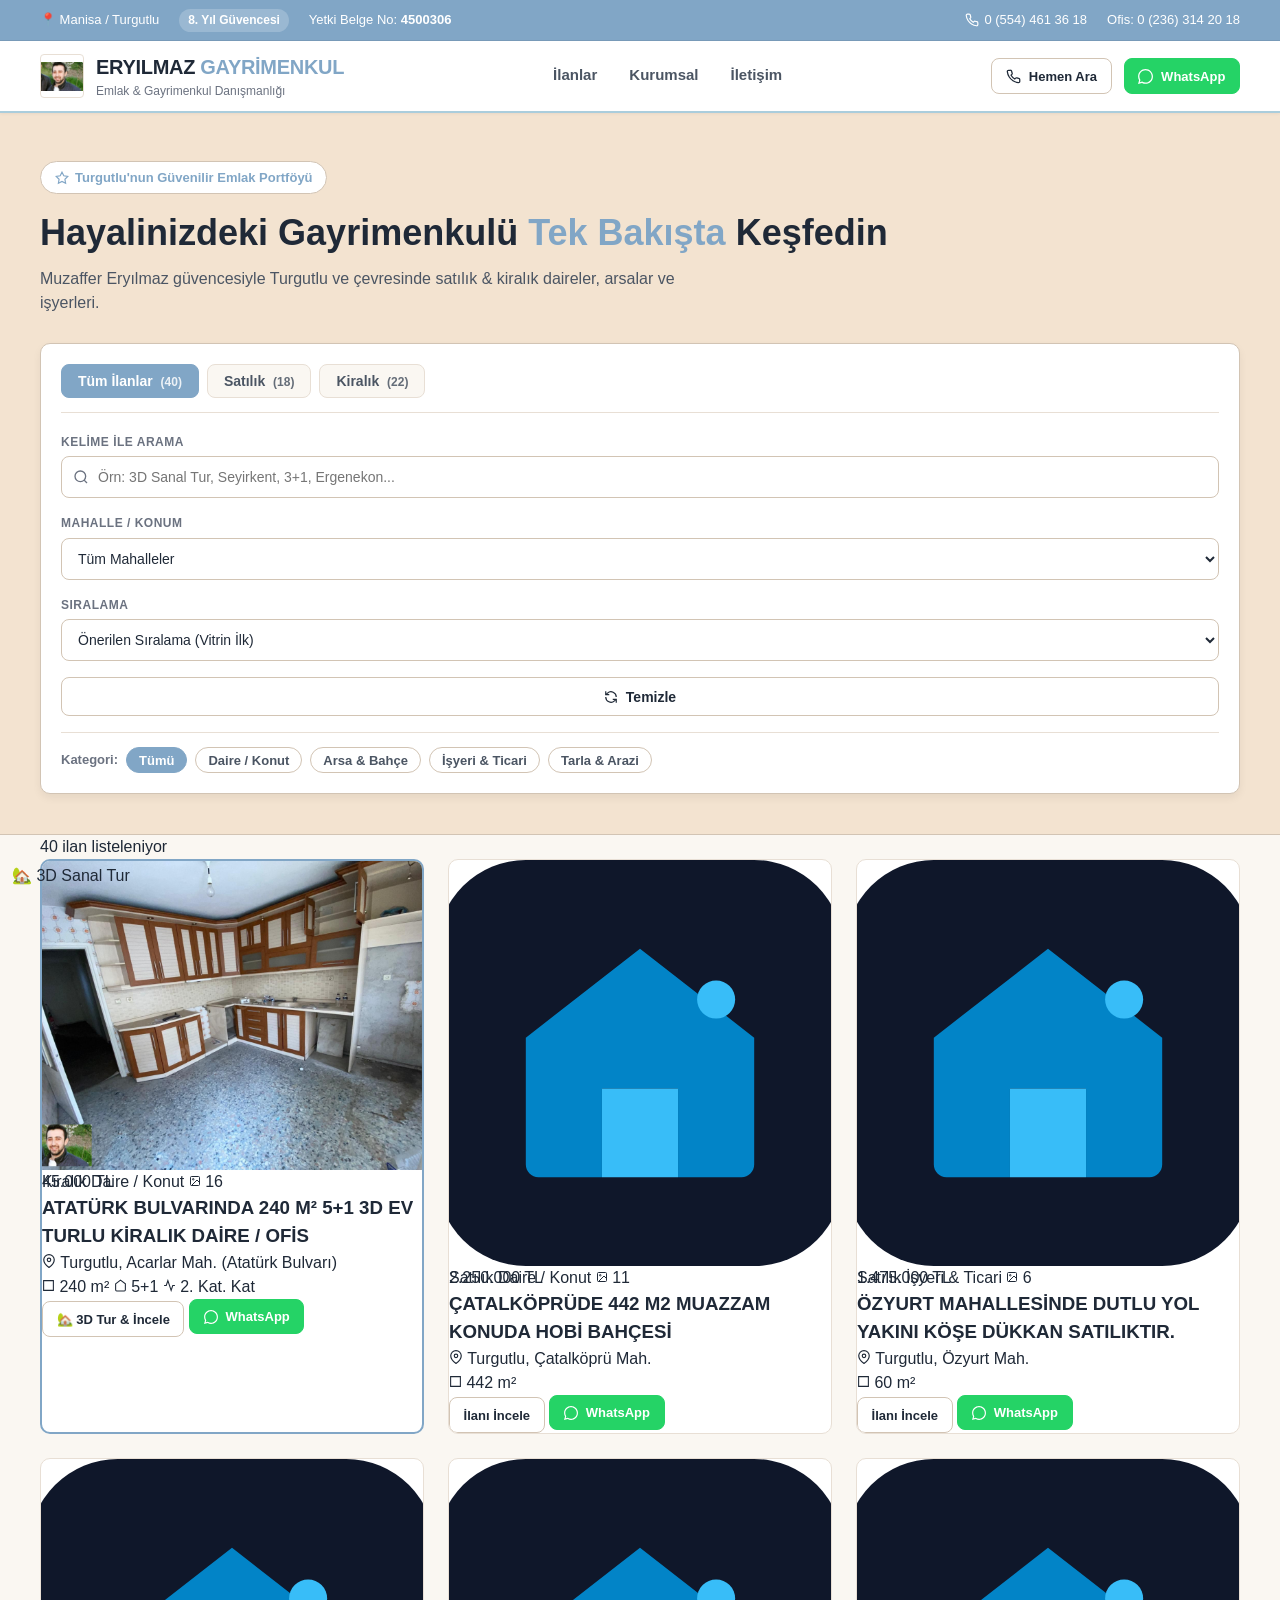
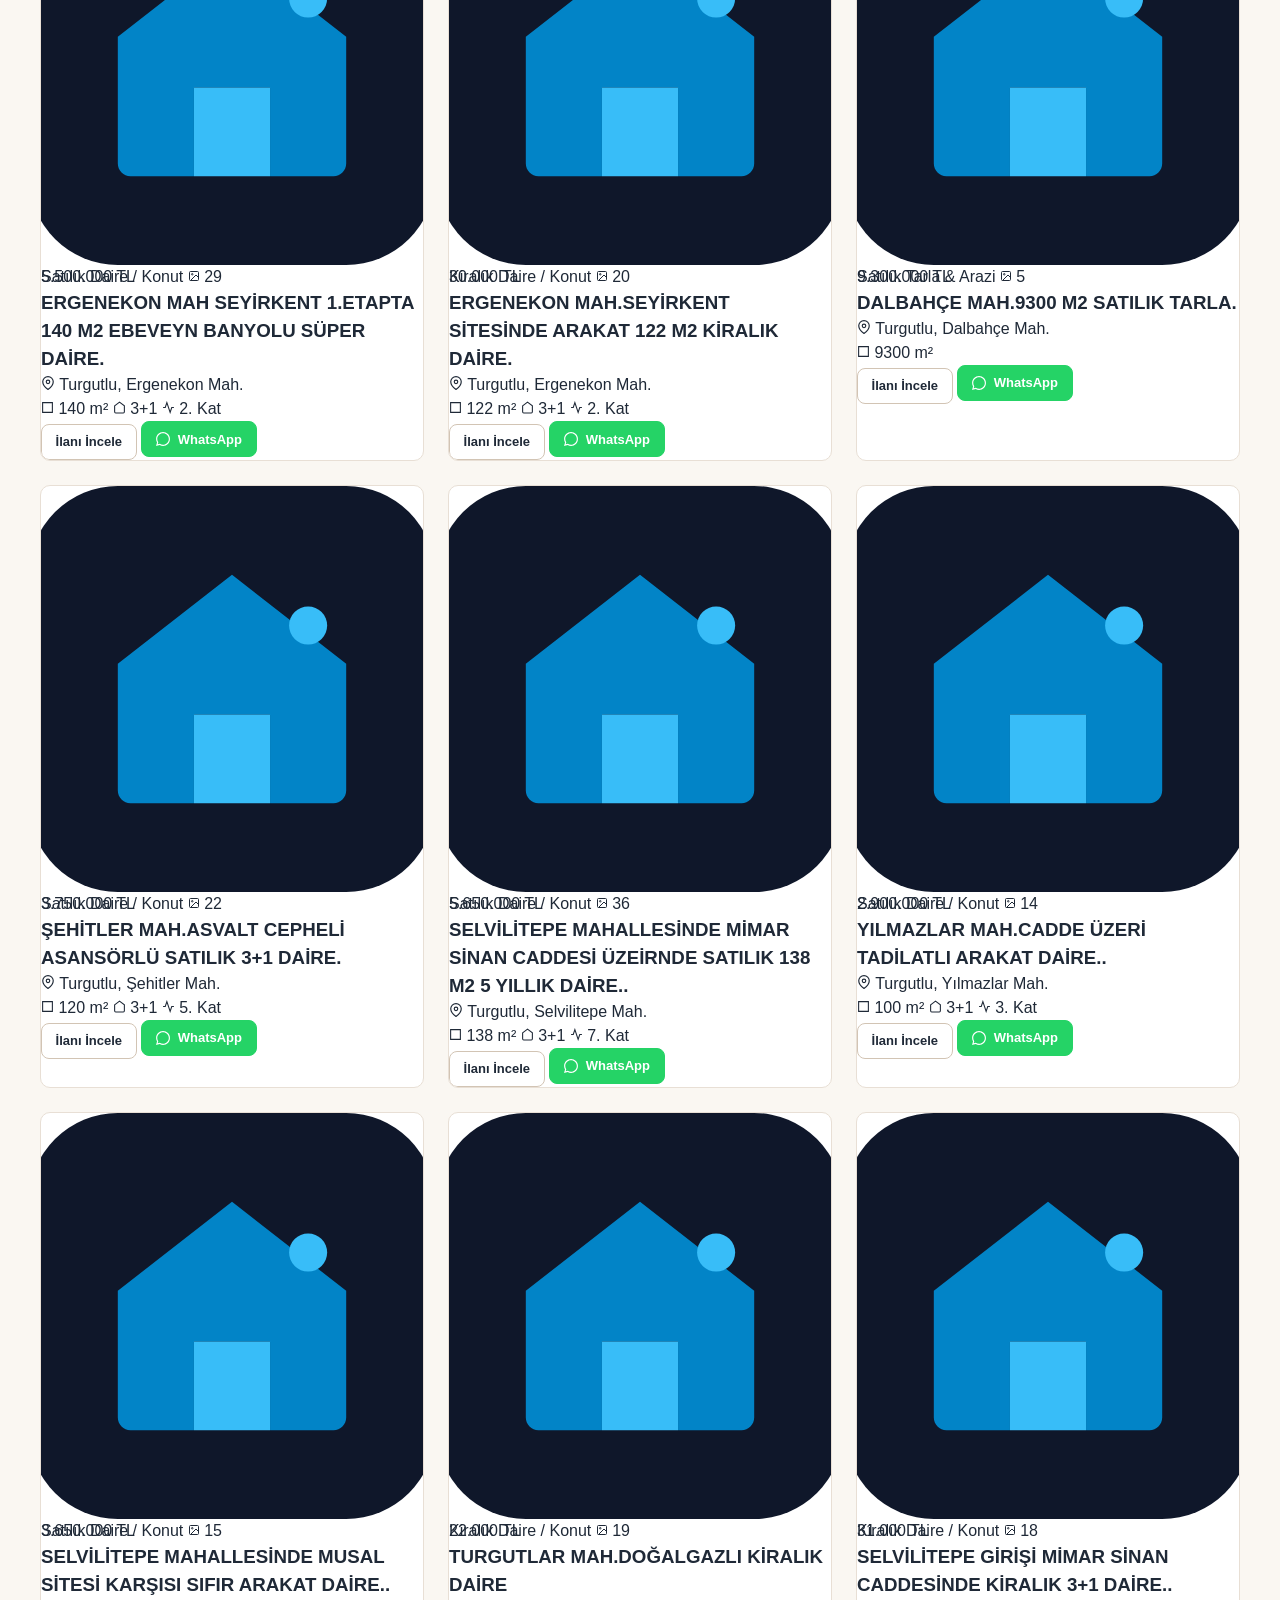
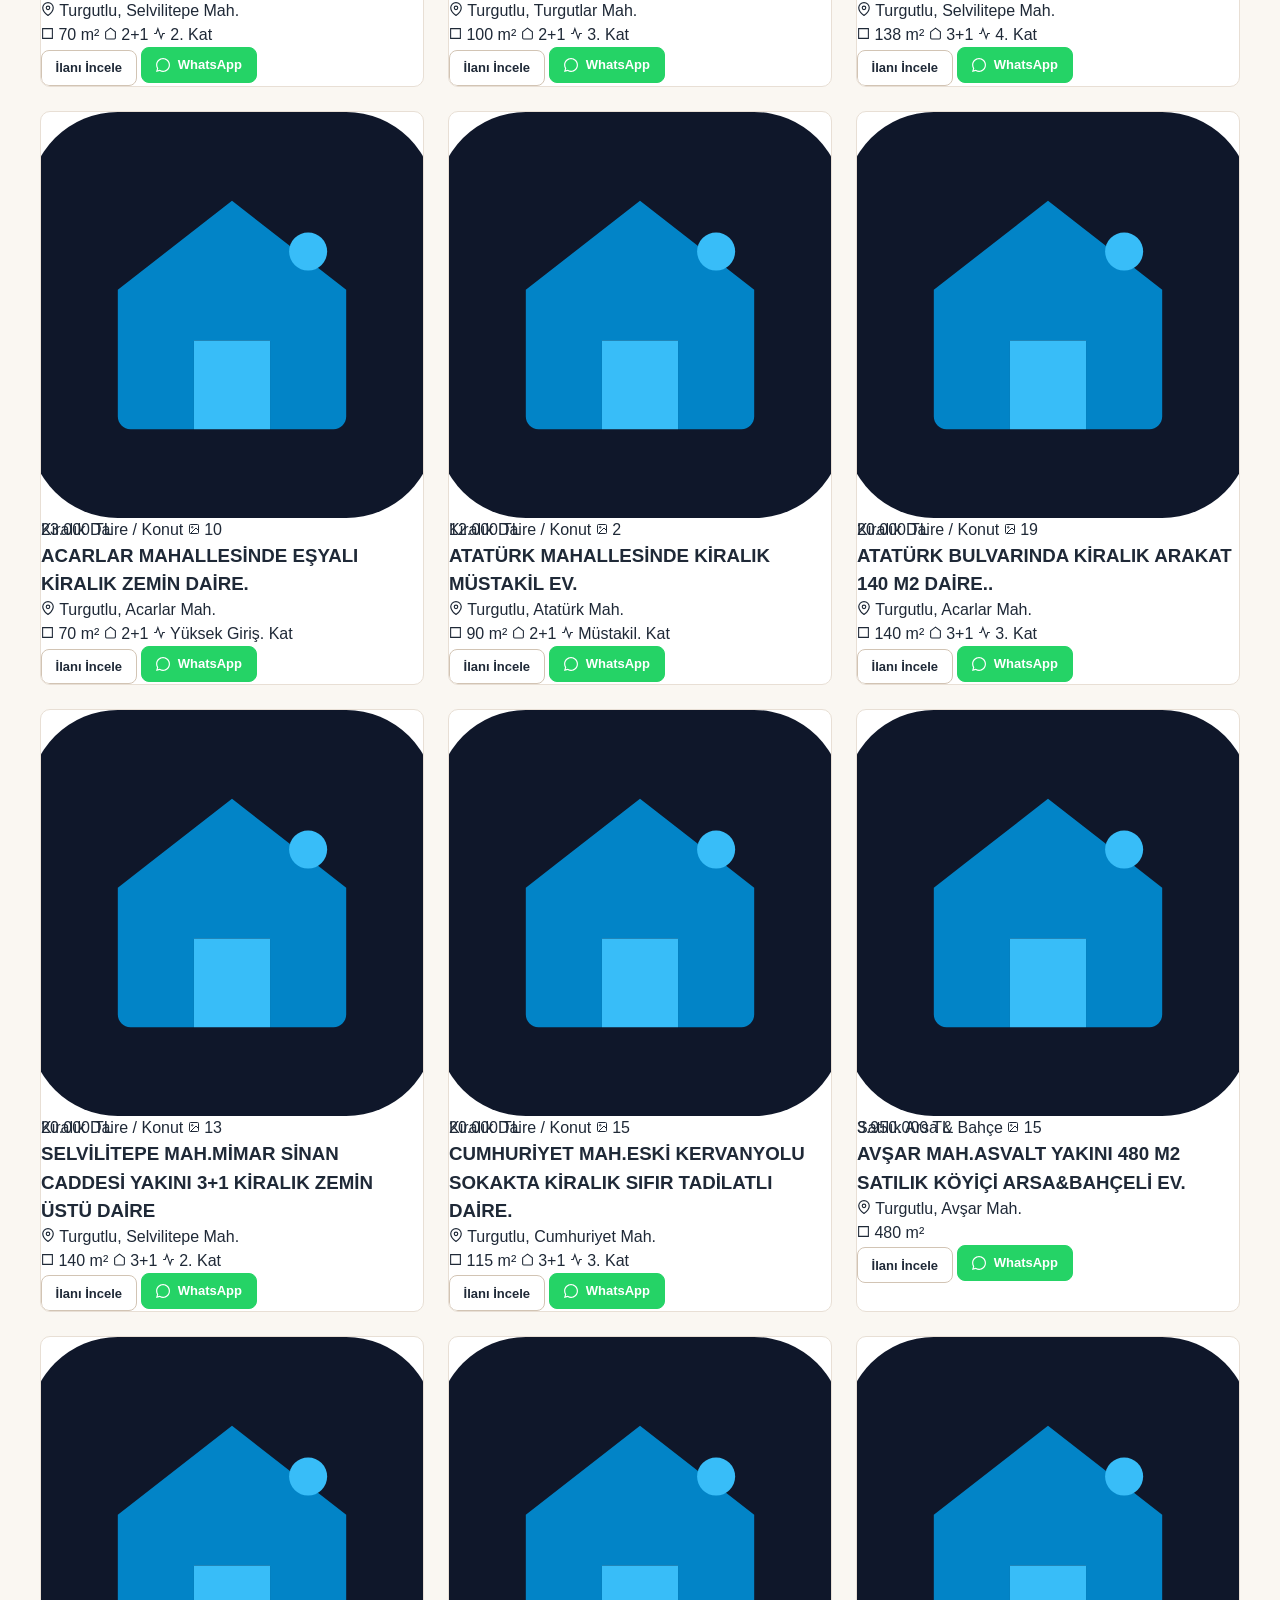
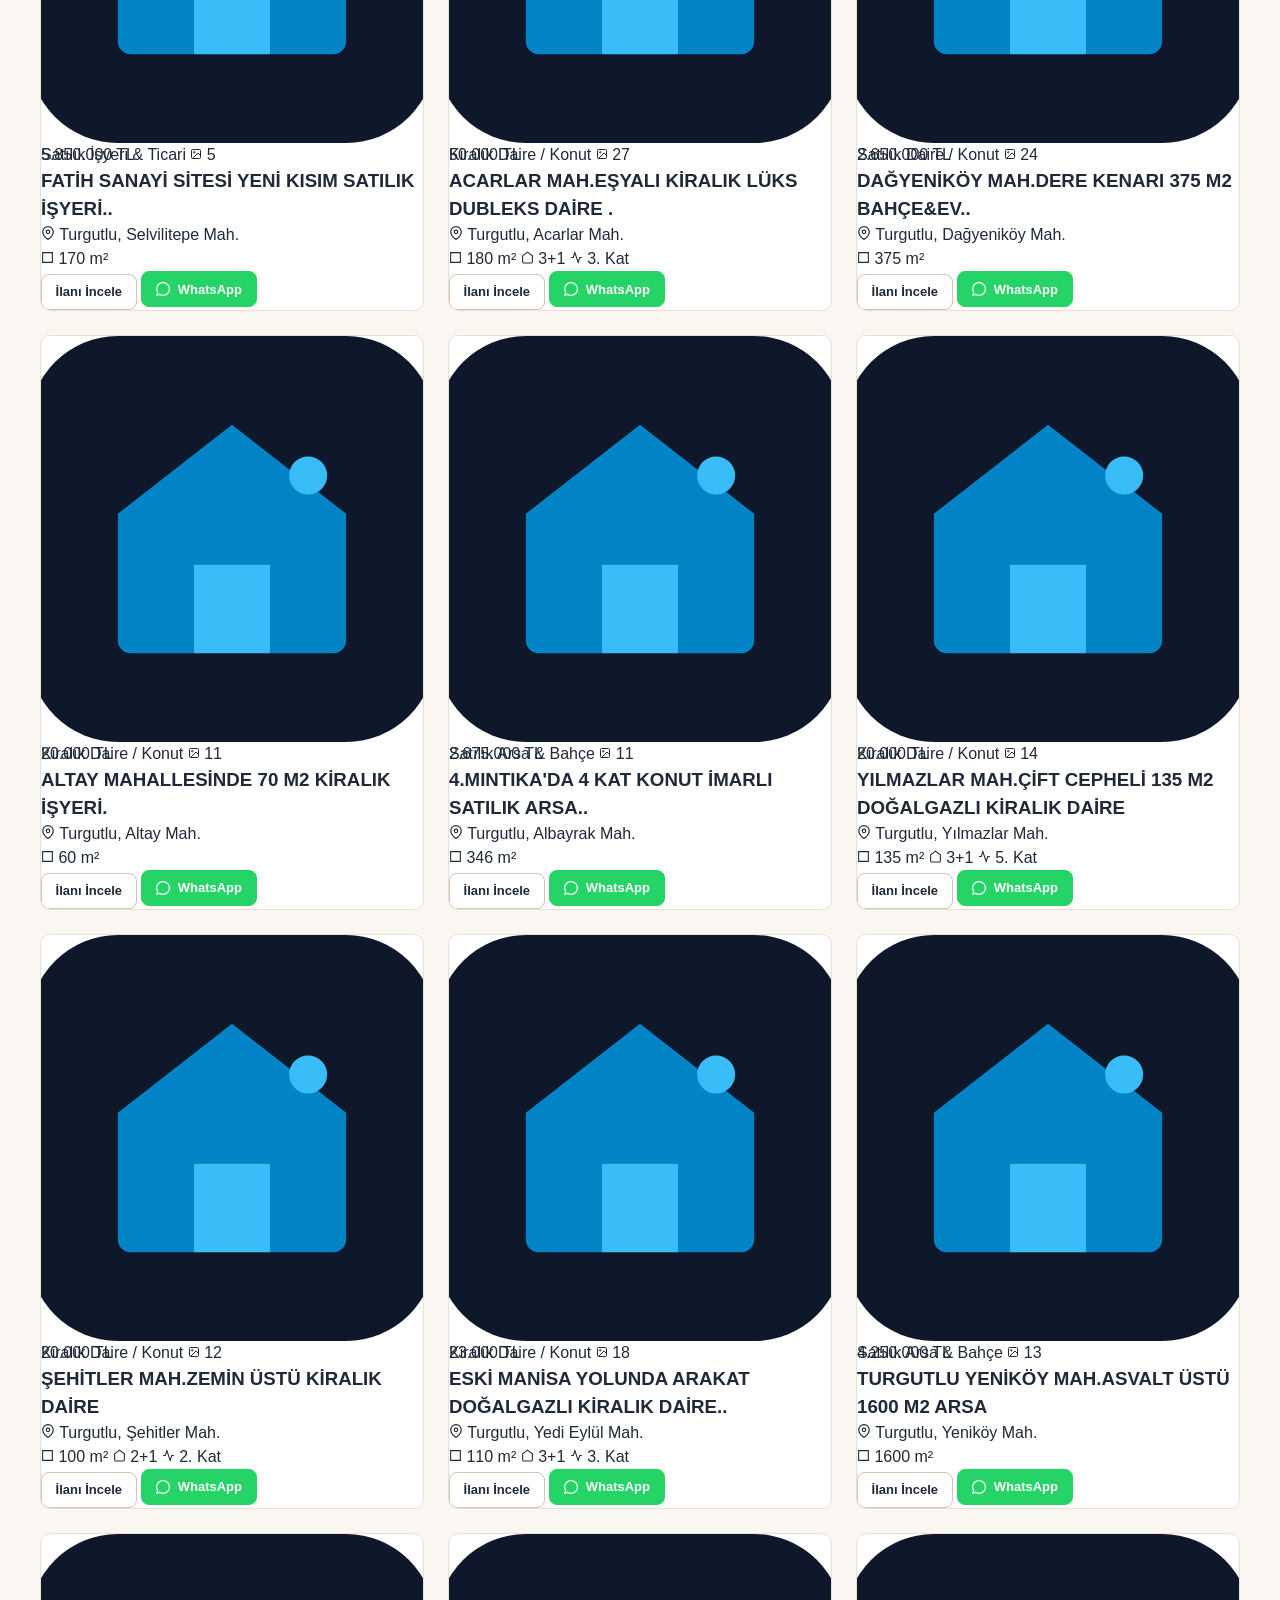
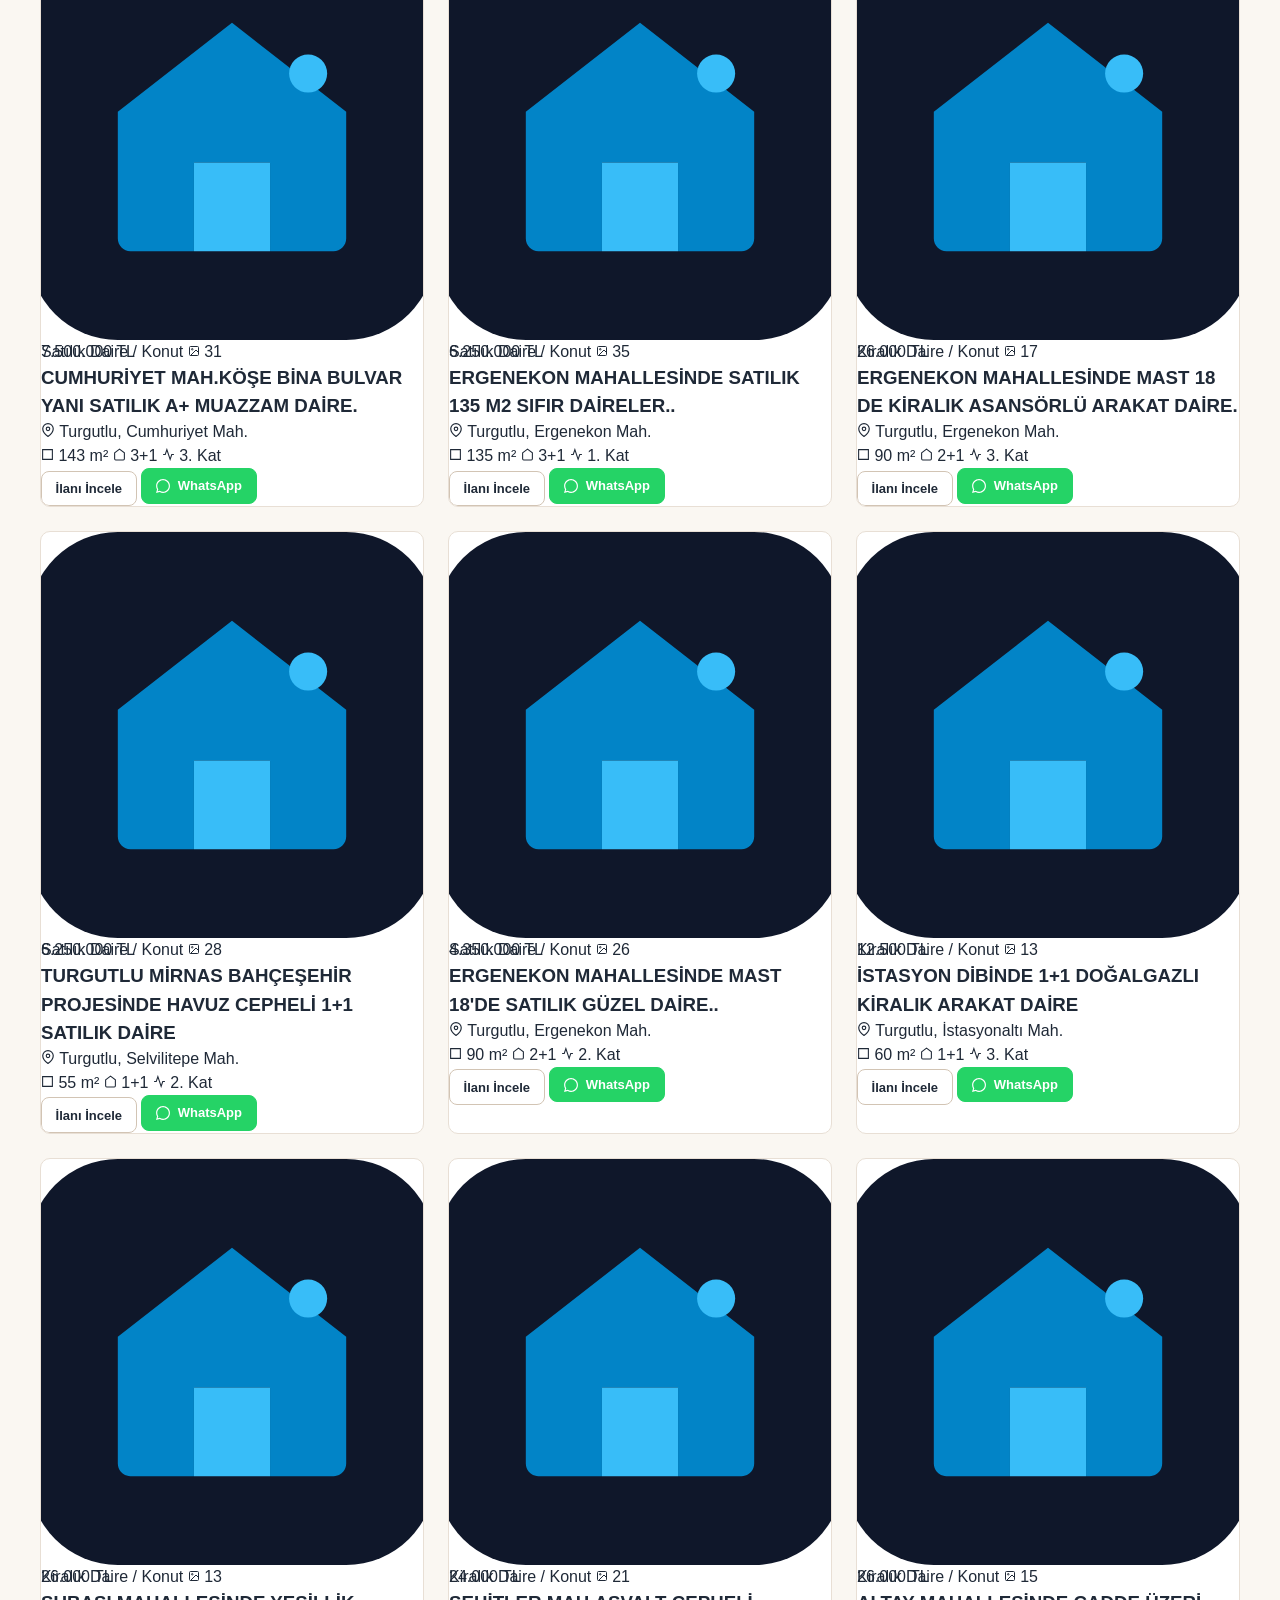
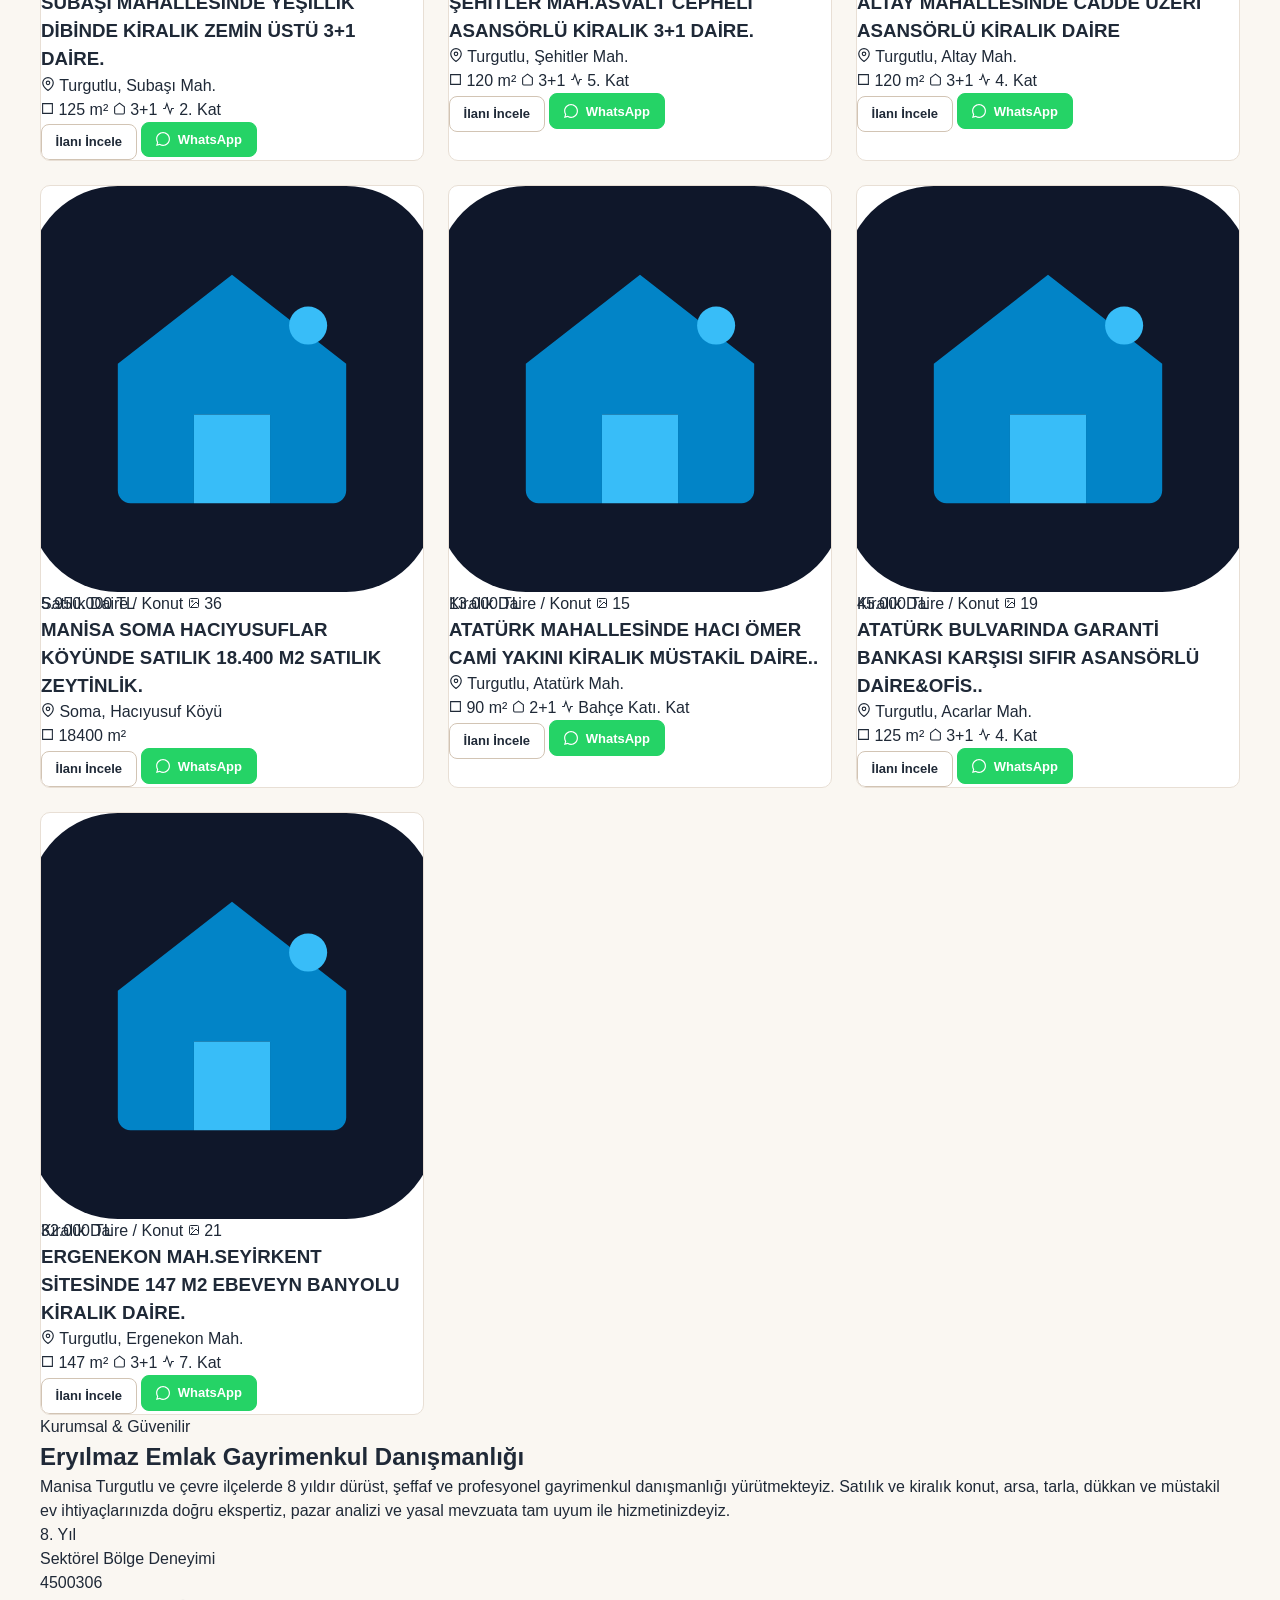
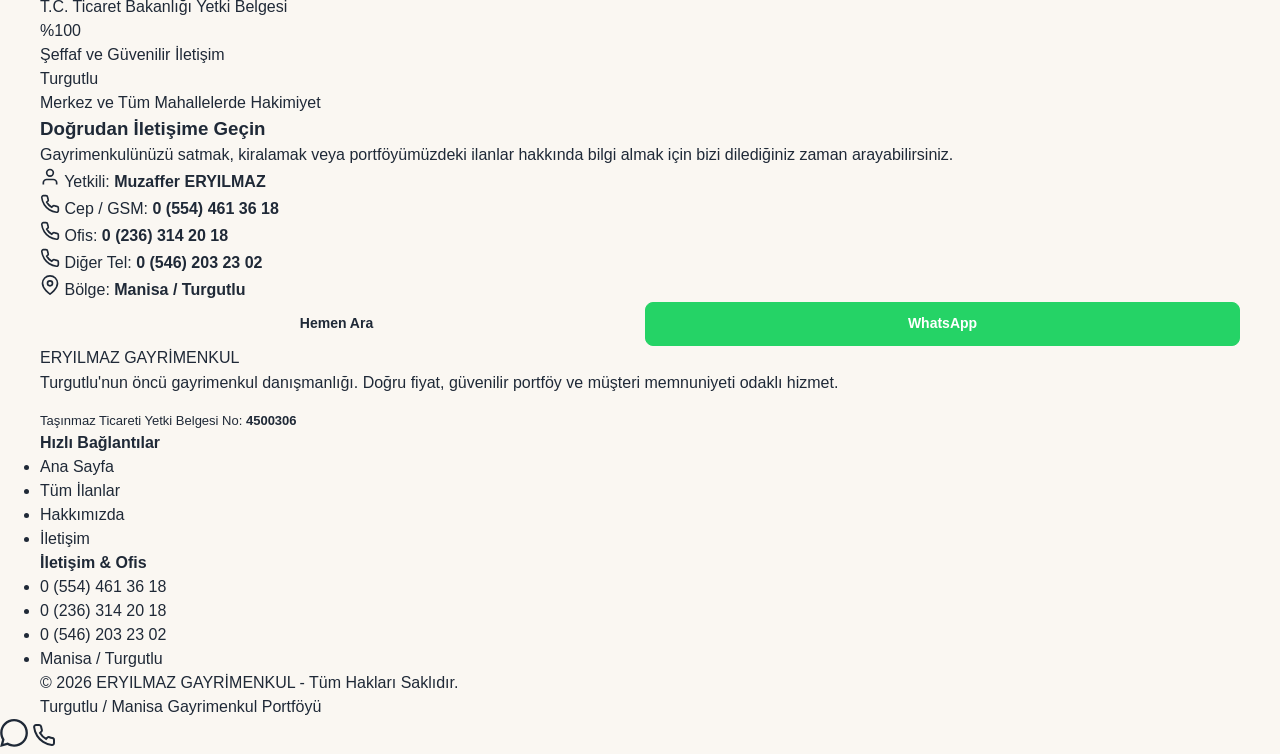
==== commit 5a0618ad: "feat: 595551 no'lu ilan icin 3D Vektorel Ev Turu, yan yana fotograf+detay duzeni, ozel renk paleti (" ====
--- a/index.html
+++ b/index.html
@@ -19,13 +19,8 @@
   <!-- Favicon -->
   <link rel="icon" type="image/svg+xml" href="assets/icons/favicon.svg">
   
-  <!-- Google Fonts: Plus Jakarta Sans -->
-  <link rel="preconnect" href="https://fonts.googleapis.com">
-  <link rel="preconnect" href="https://fonts.gstatic.com" crossorigin>
-  <link href="https://fonts.googleapis.com/css2?family=Plus+Jakarta+Sans:wght@400;500;600;700;800&display=swap" rel="stylesheet">
-  
-  <!-- Stylesheet -->
-  <link rel="stylesheet" href="css/styles.css?v=3.0">
+  <!-- Stylesheet (Arial, Özel Palet, Sıfır Gradyan) -->
+  <link rel="stylesheet" href="css/styles.css?v=4.0">
 </head>
 <body>
 
--- a/css/styles.css
+++ b/css/styles.css
@@ -1,33 +1,62 @@
+/* ==========================================================================
+   ERYILMAZ GAYRİMENKUL - KURUMSAL EMLAK PLATFORMU
+   Tasarım Sistemi: Özel Doğal Renk Paleti & Yalın Minimalist Mimari
+   Renk Paleti: #81A6C6 | #AACDDC | #F3E3D0 | #D2C4B4
+   Tipografi: Arial, Helvetica, sans-serif (Kesin kural: Webfont / Yapay zeka süslemesi yok)
+   Gradyan: YOK (Tüm geçişler katı, doğal ve dengeli renk tonlarıyla kurgulanmıştır)
+   ========================================================================== */
+
 :root {
-  --primary: #0f172a;
-  --primary-light: #1e293b;
-  --accent: #0284c7;
-  --accent-hover: #0369a1;
-  --accent-soft: #e0f2fe;
-  --success: #059669;
-  --success-soft: #d1fae5;
-  --warning: #d97706;
-  --warning-soft: #fef3c7;
-  --bg-body: #f8fafc;
-  --bg-card: #ffffff;
-  --border: #e2e8f0;
-  --border-focus: #94a3b8;
-  --text-primary: #0f172a;
-  --text-secondary: #475569;
-  --text-muted: #64748b;
-  --text-light: #94a3b8;
+  /* Kullanıcının Sağladığı Özel Renk Paleti */
+  --c-blue-primary: #81A6C6;
+  --c-blue-soft: #AACDDC;
+  --c-cream-bg: #F3E3D0;
+  --c-taupe-neutral: #D2C4B4;
+
+  /* Semantik Renkler */
+  --primary: #81A6C6;
+  --primary-dark: #5C82A2;
+  --primary-light: #AACDDC;
+  --primary-soft: #EAF1F7;
+  
+  --accent: #81A6C6;
+  --accent-hover: #678EAF;
+  --accent-warm: #F3E3D0;
+  --accent-taupe: #D2C4B4;
+
+  --whatsapp: #25D366;
+  --whatsapp-dark: #1EBE5D;
+
+  --bg-body: #FAF7F2;
+  --bg-card: #FFFFFF;
+  --bg-subtle: #F3E3D0;
+  --bg-tint: #F7EFE5;
+
+  --border: #D2C4B4;
+  --border-light: #E8DFD5;
+  --border-strong: #81A6C6;
+
+  --text-primary: #1F2937;
+  --text-secondary: #4B5563;
+  --text-muted: #6B7280;
+  --text-light: #9CA3AF;
+  --text-on-dark: #FFFFFF;
+
+  --radius-xs: 4px;
   --radius-sm: 8px;
-  --radius-md: 12px;
-  --radius-lg: 16px;
+  --radius-md: 10px;
+  --radius-lg: 14px;
   --radius-full: 9999px;
-  --shadow-sm: 0 1px 2px 0 rgb(0 0 0 / 0.05);
-  --shadow: 0 4px 6px -1px rgb(0 0 0 / 0.07), 0 2px 4px -2px rgb(0 0 0 / 0.05);
-  --shadow-md: 0 10px 15px -3px rgb(0 0 0 / 0.08), 0 4px 6px -4px rgb(0 0 0 / 0.04);
-  --shadow-xl: 0 20px 25px -5px rgb(0 0 0 / 0.1), 0 8px 10px -6px rgb(0 0 0 / 0.06);
-  --transition: all 0.2s cubic-bezier(0.4, 0, 0.2, 1);
-  --max-width: 1280px;
-}
-
+
+  --shadow-sm: 0 1px 3px rgba(0, 0, 0, 0.05);
+  --shadow: 0 4px 8px rgba(0, 0, 0, 0.06);
+  --shadow-md: 0 8px 16px rgba(0, 0, 0, 0.08);
+
+  --transition: all 0.2s ease;
+  --max-width: 1240px;
+}
+
+/* ---------------- RESET & TEMEL ---------------- */
 * {
   box-sizing: border-box;
   margin: 0;
@@ -36,7 +65,7 @@
 
 html {
   scroll-behavior: smooth;
-  font-family: 'Plus Jakarta Sans', system-ui, -apple-system, BlinkMacSystemFont, "Segoe UI", Roboto, sans-serif;
+  font-family: Arial, Helvetica, sans-serif !important;
   color: var(--text-primary);
   background-color: var(--bg-body);
   line-height: 1.5;
@@ -44,9 +73,11 @@
 }
 
 body {
+  font-family: Arial, Helvetica, sans-serif !important;
   min-height: 100vh;
   display: flex;
   flex-direction: column;
+  background-color: var(--bg-body);
 }
 
 a {
@@ -54,8 +85,11 @@
   text-decoration: none;
 }
 
+button, input, select, textarea {
+  font-family: Arial, Helvetica, sans-serif !important;
+}
+
 button {
-  font-family: inherit;
   cursor: pointer;
   border: none;
   background: none;
@@ -74,13 +108,13 @@
   width: 100%;
 }
 
-/* ---------------- TOP NOTIFICATION BAR ---------------- */
+/* ---------------- ÜST GÜVEN ÇUBUĞU ---------------- */
 .top-notice {
-  background: var(--primary);
-  color: #cbd5e1;
+  background: var(--c-blue-primary);
+  color: #FFFFFF;
   font-size: 0.8125rem;
-  padding: 0.5rem 0;
-  border-bottom: 1px solid rgba(255, 255, 255, 0.08);
+  padding: 0.55rem 0;
+  border-bottom: 1px solid rgba(0, 0, 0, 0.06);
 }
 .top-notice .container {
   display: flex;
@@ -95,40 +129,39 @@
   gap: 1.25rem;
 }
 .top-notice a {
-  color: #f1f5f9;
-  transition: var(--transition);
+  color: #FFFFFF;
   display: inline-flex;
   align-items: center;
   gap: 0.35rem;
+  font-weight: 500;
+  transition: var(--transition);
 }
 .top-notice a:hover {
-  color: #38bdf8;
+  color: var(--c-cream-bg);
 }
 .top-badge {
-  background: rgba(2, 132, 199, 0.25);
-  color: #38bdf8;
-  padding: 0.15rem 0.5rem;
+  background: rgba(255, 255, 255, 0.2);
+  color: #FFFFFF;
+  padding: 0.15rem 0.55rem;
   border-radius: var(--radius-full);
-  font-weight: 600;
-  font-size: 0.75rem;
-}
-
-/* ---------------- HEADER ---------------- */
+  font-weight: bold;
+  font-size: 0.75rem;
+}
+
+/* ---------------- ANA HEADER ---------------- */
 .site-header {
-  background: var(--bg-card);
-  border-bottom: 1px solid var(--border);
+  background: #FFFFFF;
+  border-bottom: 2px solid var(--c-blue-soft);
   position: sticky;
   top: 0;
   z-index: 50;
-  backdrop-filter: blur(12px);
-  background: rgba(255, 255, 255, 0.95);
   box-shadow: var(--shadow-sm);
 }
 .header-inner {
   display: flex;
   align-items: center;
   justify-content: space-between;
-  height: 72px;
+  height: 70px;
 }
 .brand-link {
   display: flex;
@@ -139,8 +172,9 @@
   width: 44px;
   height: 44px;
   object-fit: contain;
-  border-radius: var(--radius-sm);
-  background: #f1f5f9;
+  border-radius: var(--radius-xs);
+  border: 1px solid var(--border-light);
+  background: #FFFFFF;
 }
 .brand-text-col {
   display: flex;
@@ -148,18 +182,16 @@
 }
 .brand-name {
   font-size: 1.25rem;
-  font-weight: 800;
-  letter-spacing: -0.02em;
-  color: var(--primary);
-  line-height: 1.2;
+  font-weight: bold;
+  letter-spacing: -0.3px;
+  color: var(--text-primary);
 }
 .brand-name span {
-  color: var(--accent);
+  color: var(--c-blue-primary);
 }
 .brand-sub {
   font-size: 0.75rem;
   color: var(--text-muted);
-  font-weight: 500;
 }
 .header-nav {
   display: flex;
@@ -170,153 +202,144 @@
   font-size: 0.9375rem;
   font-weight: 600;
   color: var(--text-secondary);
-  transition: var(--transition);
+  padding: 0.5rem 0.25rem;
+  transition: var(--transition);
+  border-bottom: 2px solid transparent;
 }
 .header-nav a:hover {
-  color: var(--accent);
+  color: var(--c-blue-primary);
+  border-bottom-color: var(--c-blue-primary);
 }
 .header-actions {
   display: flex;
   align-items: center;
   gap: 0.75rem;
 }
+
+/* ---------------- BUTONLAR ---------------- */
 .btn {
   display: inline-flex;
   align-items: center;
   justify-content: center;
   gap: 0.5rem;
-  padding: 0.625rem 1.125rem;
+  padding: 0.65rem 1.15rem;
   font-size: 0.875rem;
-  font-weight: 600;
+  font-weight: bold;
   border-radius: var(--radius-sm);
   transition: var(--transition);
-  text-decoration: none;
   white-space: nowrap;
-}
-.btn-primary {
-  background: var(--primary);
-  color: #fff;
-}
-.btn-primary:hover {
-  background: var(--primary-light);
-  transform: translateY(-1px);
-}
-.btn-accent {
-  background: var(--accent);
-  color: #fff;
-}
-.btn-accent:hover {
-  background: var(--accent-hover);
-  transform: translateY(-1px);
-}
-.btn-whatsapp {
-  background: #25D366;
-  color: #fff;
-}
-.btn-whatsapp:hover {
-  background: #1eb956;
-  transform: translateY(-1px);
-}
-.btn-outline {
-  border: 1px solid var(--border);
-  color: var(--text-secondary);
-  background: var(--bg-card);
-}
-.btn-outline:hover {
-  border-color: var(--border-focus);
-  color: var(--text-primary);
-  background: #f1f5f9;
 }
 .btn-sm {
   padding: 0.45rem 0.85rem;
   font-size: 0.8125rem;
-  border-radius: var(--radius-sm);
-}
-
-/* ---------------- HERO / BANNER ---------------- */
+}
+.btn-primary {
+  background: var(--c-blue-primary);
+  color: #FFFFFF;
+  border: 1px solid var(--c-blue-primary);
+}
+.btn-primary:hover {
+  background: var(--primary-dark);
+  border-color: var(--primary-dark);
+}
+.btn-outline {
+  background: #FFFFFF;
+  color: var(--text-primary);
+  border: 1px solid var(--c-taupe-neutral);
+}
+.btn-outline:hover {
+  background: var(--c-cream-bg);
+  border-color: var(--c-blue-primary);
+  color: var(--c-blue-primary);
+}
+.btn-whatsapp {
+  background: var(--whatsapp);
+  color: #FFFFFF;
+  border: 1px solid var(--whatsapp);
+}
+.btn-whatsapp:hover {
+  background: var(--whatsapp-dark);
+}
+
+/* ---------------- HERO BÖLÜMÜ (ANA SAYFA) ---------------- */
 .hero {
-  padding: 3.5rem 0 2.5rem;
-  background: linear-gradient(180deg, #ffffff 0%, #f1f5f9 100%);
+  background: var(--c-cream-bg);
+  padding: 3rem 0 2.5rem;
   border-bottom: 1px solid var(--border);
-  text-align: center;
 }
 .hero-tag {
   display: inline-flex;
   align-items: center;
-  gap: 0.5rem;
-  background: var(--accent-soft);
-  color: var(--accent);
+  gap: 0.4rem;
+  background: #FFFFFF;
+  border: 1px solid var(--c-taupe-neutral);
+  color: var(--c-blue-primary);
+  font-size: 0.8125rem;
+  font-weight: bold;
   padding: 0.35rem 0.85rem;
   border-radius: var(--radius-full);
-  font-size: 0.8125rem;
-  font-weight: 600;
   margin-bottom: 1rem;
 }
 .hero-title {
-  font-size: clamp(1.85rem, 4vw, 2.75rem);
-  font-weight: 800;
-  color: var(--primary);
-  letter-spacing: -0.03em;
-  line-height: 1.2;
+  font-size: 2.25rem;
+  font-weight: bold;
+  line-height: 1.25;
+  color: var(--text-primary);
   margin-bottom: 0.75rem;
 }
 .hero-title span {
-  background: linear-gradient(135deg, var(--accent) 0%, #0369a1 100%);
-  -webkit-background-clip: text;
-  -webkit-text-fill-color: transparent;
+  color: var(--c-blue-primary);
 }
 .hero-desc {
-  max-width: 680px;
-  margin: 0 auto 2rem;
+  font-size: 1rem;
   color: var(--text-secondary);
-  font-size: 1.05rem;
-}
-
-/* ---------------- SEARCH & FILTER PANEL ---------------- */
+  max-width: 640px;
+  margin-bottom: 1.75rem;
+}
+
+/* ---------------- ARAMA VE FİLTRELEME ALANI ---------------- */
 .filter-card {
-  background: var(--bg-card);
-  border: 1px solid var(--border);
-  border-radius: var(--radius-lg);
+  background: #FFFFFF;
+  border-radius: var(--radius-md);
+  border: 1px solid var(--c-taupe-neutral);
+  box-shadow: var(--shadow);
   padding: 1.25rem;
-  box-shadow: var(--shadow-md);
-  margin-top: 1rem;
-  text-align: left;
 }
 .filter-tabs {
   display: flex;
   gap: 0.5rem;
+  border-bottom: 1px solid var(--border-light);
+  padding-bottom: 0.85rem;
   margin-bottom: 1.25rem;
-  border-bottom: 1px solid var(--border);
-  padding-bottom: 0.75rem;
 }
 .tab-btn {
-  padding: 0.5rem 1.25rem;
-  font-weight: 600;
-  font-size: 0.9375rem;
-  color: var(--text-muted);
+  padding: 0.5rem 1rem;
+  font-size: 0.875rem;
+  font-weight: bold;
+  color: var(--text-secondary);
   border-radius: var(--radius-sm);
+  background: var(--bg-body);
+  border: 1px solid var(--border-light);
   transition: var(--transition);
 }
 .tab-btn:hover {
-  color: var(--text-primary);
-  background: #f1f5f9;
+  background: var(--c-cream-bg);
 }
 .tab-btn.active {
-  background: var(--primary);
-  color: #fff;
-}
-.tab-btn .badge-count {
-  display: inline-block;
-  margin-left: 0.35rem;
+  background: var(--c-blue-primary);
+  color: #FFFFFF;
+  border-color: var(--c-blue-primary);
+}
+.badge-count {
   font-size: 0.75rem;
   opacity: 0.85;
-}
-
+  margin-left: 0.25rem;
+}
 .filter-grid {
   display: grid;
-  grid-template-columns: 2fr 1fr 1fr 1fr auto;
-  gap: 0.85rem;
-  align-items: center;
+  grid-template-columns: repeat(auto-fit, minmax(200px, 1fr)) auto;
+  gap: 1rem;
+  align-items: flex-end;
 }
 .form-group {
   display: flex;
@@ -325,9 +348,9 @@
 }
 .form-label {
   font-size: 0.75rem;
-  font-weight: 600;
+  font-weight: bold;
   text-transform: uppercase;
-  letter-spacing: 0.04em;
+  letter-spacing: 0.5px;
   color: var(--text-muted);
 }
 .input-wrap {
@@ -337,398 +360,1057 @@
 }
 .input-wrap svg {
   position: absolute;
-  left: 0.85rem;
-  color: var(--text-light);
-  pointer-events: none;
+  left: 0.75rem;
+  color: var(--text-muted);
 }
 .form-input, .form-select {
   width: 100%;
-  padding: 0.65rem 0.85rem;
-  font-size: 0.9375rem;
-  font-family: inherit;
-  color: var(--text-primary);
-  background: #fff;
-  border: 1px solid var(--border);
+  height: 42px;
+  padding: 0 0.75rem;
+  font-size: 0.875rem;
+  border: 1px solid var(--c-taupe-neutral);
   border-radius: var(--radius-sm);
-  transition: var(--transition);
-}
-.input-with-icon {
-  padding-left: 2.35rem;
+  background: #FFFFFF;
+  color: var(--text-primary);
+  transition: var(--transition);
+}
+.form-input.input-with-icon {
+  padding-left: 2.25rem;
 }
 .form-input:focus, .form-select:focus {
   outline: none;
-  border-color: var(--accent);
-  box-shadow: 0 0 0 3px rgba(2, 132, 199, 0.15);
-}
-
+  border-color: var(--c-blue-primary);
+  box-shadow: 0 0 0 2px rgba(129, 166, 198, 0.25);
+}
 .quick-category-pills {
   display: flex;
+  align-items: center;
+  gap: 0.5rem;
   flex-wrap: wrap;
-  gap: 0.5rem;
   margin-top: 1rem;
-  align-items: center;
+  padding-top: 0.85rem;
+  border-top: 1px solid var(--border-light);
 }
 .quick-label {
   font-size: 0.8125rem;
+  font-weight: bold;
+  color: var(--text-muted);
+}
+.category-pill {
+  padding: 0.3rem 0.75rem;
+  font-size: 0.8125rem;
+  border-radius: var(--radius-full);
+  background: #FFFFFF;
+  border: 1px solid var(--c-taupe-neutral);
+  color: var(--text-secondary);
   font-weight: 600;
-  color: var(--text-muted);
-}
-.category-pill {
-  font-size: 0.8125rem;
-  font-weight: 600;
-  padding: 0.35rem 0.85rem;
-  border-radius: var(--radius-full);
-  background: #f1f5f9;
-  color: var(--text-secondary);
-  border: 1px solid transparent;
   transition: var(--transition);
 }
 .category-pill:hover {
-  background: #e2e8f0;
+  background: var(--c-cream-bg);
   color: var(--text-primary);
 }
 .category-pill.active {
-  background: var(--accent-soft);
-  color: var(--accent);
-  border-color: rgba(2, 132, 199, 0.3);
-}
-
-/* ---------------- RESULTS BAR ---------------- */
-.results-bar {
-  padding: 1.5rem 0 1rem;
+  background: var(--c-blue-primary);
+  color: #FFFFFF;
+  border-color: var(--c-blue-primary);
+}
+
+/* ---------------- İLANLAR BÖLÜMÜ (ANA SAYFA) ---------------- */
+.section-listings {
+  padding: 2.5rem 0 4rem;
+}
+.section-header-row {
   display: flex;
   align-items: center;
   justify-content: space-between;
+  margin-bottom: 1.5rem;
   flex-wrap: wrap;
   gap: 1rem;
 }
-.results-count {
-  font-size: 1.125rem;
-  font-weight: 700;
-  color: var(--text-primary);
-}
-.results-count span {
-  color: var(--accent);
-}
-.results-sorting {
-  display: flex;
-  align-items: center;
-  gap: 0.75rem;
-}
-.results-sorting label {
+.section-title {
+  font-size: 1.5rem;
+  font-weight: bold;
+  color: var(--text-primary);
+}
+.results-info {
   font-size: 0.875rem;
   color: var(--text-muted);
-  font-weight: 500;
-}
-.sort-select {
-  padding: 0.45rem 0.85rem;
-  font-size: 0.875rem;
-  border: 1px solid var(--border);
-  border-radius: var(--radius-sm);
-  background: #fff;
-  color: var(--text-primary);
-  font-family: inherit;
-}
-
-/* ---------------- LISTINGS GRID ---------------- */
+}
+
 .listings-grid {
   display: grid;
-  grid-template-columns: repeat(auto-fill, minmax(360px, 1fr));
-  gap: 1.75rem;
-  margin-bottom: 4rem;
-}
-
+  grid-template-columns: repeat(auto-fill, minmax(290px, 1fr));
+  gap: 1.5rem;
+}
+
+/* İlan Kartı */
 .listing-card {
-  background: var(--bg-card);
-  border: 1px solid var(--border);
+  background: #FFFFFF;
   border-radius: var(--radius-md);
+  border: 1px solid var(--border-light);
   overflow: hidden;
-  box-shadow: var(--shadow-sm);
   transition: var(--transition);
   display: flex;
   flex-direction: column;
-  position: relative;
 }
 .listing-card:hover {
-  transform: translateY(-4px);
+  transform: translateY(-3px);
+  border-color: var(--c-blue-primary);
   box-shadow: var(--shadow-md);
-  border-color: #cbd5e1;
-}
-
-.card-img-wrap {
+}
+
+/* 3D Vitrin Rozetli Kart */
+.listing-card.featured-card {
+  border: 2px solid var(--c-blue-primary);
+  background: #FFFFFF;
+}
+
+.card-media-wrap {
   position: relative;
   aspect-ratio: 16 / 10;
+  background: var(--c-cream-bg);
   overflow: hidden;
-  background: #e2e8f0;
-  cursor: pointer;
 }
 .card-img {
   width: 100%;
   height: 100%;
   object-fit: cover;
-  transition: transform 0.4s ease;
+  transition: transform 0.3s ease;
 }
 .listing-card:hover .card-img {
-  transform: scale(1.05);
+  transform: scale(1.03);
+}
+.card-badges-top {
+  position: absolute;
+  top: 0.65rem;
+  left: 0.65rem;
+  right: 0.65rem;
+  display: flex;
+  justify-content: space-between;
+  align-items: center;
+  pointer-events: none;
+}
+.card-badge {
+  padding: 0.25rem 0.55rem;
+  font-size: 0.75rem;
+  font-weight: bold;
+  border-radius: var(--radius-xs);
+  text-transform: uppercase;
+}
+.badge-status {
+  background: var(--c-blue-primary);
+  color: #FFFFFF;
+}
+.badge-status.kiralik {
+  background: var(--primary-dark);
+}
+.badge-status.satilik {
+  background: var(--c-blue-primary);
+}
+.badge-3d {
+  background: #1F2937;
+  color: #FFFFFF;
+  border: 1px solid var(--c-blue-soft);
+  display: inline-flex;
+  align-items: center;
+  gap: 0.25rem;
+}
+.card-photo-count {
+  position: absolute;
+  bottom: 0.65rem;
+  right: 0.65rem;
+  background: rgba(0, 0, 0, 0.7);
+  color: #FFFFFF;
+  font-size: 0.75rem;
+  padding: 0.15rem 0.45rem;
+.card-img-wrap {
+  position: relative;
+  aspect-ratio: 16 / 10;
+  background: var(--c-cream-bg);
+  overflow: hidden;
+  display: block;
 }
 .card-badge-status {
   position: absolute;
-  top: 0.75rem;
-  left: 0.75rem;
-  font-size: 0.75rem;
-  font-weight: 700;
-  padding: 0.3rem 0.65rem;
-  border-radius: var(--radius-sm);
+  top: 0.65rem;
+  left: 0.65rem;
+  padding: 0.25rem 0.55rem;
+  font-size: 0.75rem;
+  font-weight: bold;
+  border-radius: var(--radius-xs);
   text-transform: uppercase;
-  letter-spacing: 0.03em;
-  backdrop-filter: blur(4px);
+  color: #FFFFFF;
+  background: var(--c-blue-primary);
   z-index: 2;
 }
-.badge-satilik {
-  background: rgba(5, 150, 105, 0.95);
-  color: #fff;
-}
-.badge-kiralik {
-  background: rgba(2, 132, 199, 0.95);
-  color: #fff;
+.card-badge-status.badge-kiralik {
+  background: var(--primary-dark);
+}
+.card-badge-status.badge-satilik {
+  background: var(--c-blue-primary);
 }
 .card-badge-type {
   position: absolute;
-  top: 0.75rem;
-  right: 0.75rem;
-  background: rgba(15, 23, 42, 0.8);
-  color: #fff;
-  font-size: 0.75rem;
+  top: 0.65rem;
+  right: 0.65rem;
+  padding: 0.25rem 0.55rem;
+  font-size: 0.7rem;
   font-weight: 600;
-  padding: 0.25rem 0.6rem;
-  border-radius: var(--radius-sm);
-  backdrop-filter: blur(4px);
+  border-radius: var(--radius-xs);
+  background: rgba(255, 255, 255, 0.9);
+  color: var(--text-primary);
   z-index: 2;
+}
+.badge-3d-pulsing {
+  background: #1F2937;
+  color: #FFFFFF;
+  border: 1px solid var(--c-blue-soft);
+  padding: 0.25rem 0.55rem;
+  border-radius: var(--radius-xs);
+  font-size: 0.75rem;
+  font-weight: bold;
+  display: inline-flex;
+  align-items: center;
+  gap: 0.25rem;
 }
 .card-badge-photos {
   position: absolute;
-  bottom: 0.75rem;
-  right: 0.75rem;
+  bottom: 0.65rem;
+  right: 0.65rem;
   background: rgba(0, 0, 0, 0.75);
-  color: #fff;
+  color: #FFFFFF;
+  font-size: 0.75rem;
+  padding: 0.15rem 0.45rem;
+  border-radius: var(--radius-xs);
+  display: flex;
+  align-items: center;
+  gap: 0.25rem;
+  z-index: 2;
+}
+.card-meta-chips {
+  display: flex;
+  align-items: center;
+  gap: 0.5rem;
+  flex-wrap: wrap;
+  margin-bottom: 0.85rem;
+}
+.meta-chip {
+  display: inline-flex;
+  align-items: center;
+  gap: 0.25rem;
   font-size: 0.75rem;
   font-weight: 600;
+  color: var(--text-secondary);
+  background: var(--bg-body);
+  border: 1px solid var(--border-light);
   padding: 0.2rem 0.5rem;
-  border-radius: var(--radius-sm);
-  display: flex;
-  align-items: center;
-  gap: 0.3rem;
-  z-index: 2;
+  border-radius: var(--radius-xs);
+}
+.card-footer {
+  display: grid;
+  grid-template-columns: 1fr auto;
+  gap: 0.5rem;
+  padding-top: 0.75rem;
+  border-top: 1px solid var(--border-light);
+  margin-top: auto;
 }
 
 .card-body {
-  padding: 1.25rem;
+  padding: 1rem;
   display: flex;
   flex-direction: column;
   flex: 1;
 }
+.card-price-row {
+  display: flex;
+  align-items: baseline;
+  justify-content: space-between;
+  margin-bottom: 0.5rem;
+}
 .card-price {
-  font-size: 1.35rem;
-  font-weight: 800;
-  color: var(--primary);
-  margin-bottom: 0.35rem;
-  letter-spacing: -0.02em;
+  font-size: 1.25rem;
+  font-weight: bold;
+  color: var(--text-primary);
+}
+.card-category {
+  font-size: 0.75rem;
+  font-weight: 600;
+  color: var(--text-muted);
+  background: var(--bg-body);
+  padding: 0.15rem 0.45rem;
+  border-radius: var(--radius-xs);
+  border: 1px solid var(--border-light);
 }
 .card-title {
-  font-size: 1rem;
-  font-weight: 700;
-  color: var(--text-primary);
-  line-height: 1.4;
-  margin-bottom: 0.75rem;
+  font-size: 0.9375rem;
+  font-weight: bold;
+  color: var(--text-primary);
+  line-height: 1.35;
+  margin-bottom: 0.5rem;
   display: -webkit-box;
   -webkit-line-clamp: 2;
   -webkit-box-orient: vertical;
   overflow: hidden;
-  height: 2.8rem;
+  min-height: 2.7em;
+}
+.card-location {
+  display: flex;
+  align-items: center;
+  gap: 0.35rem;
+  font-size: 0.8125rem;
+  color: var(--text-muted);
+  margin-bottom: 0.85rem;
+}
+.card-specs-row {
+  display: flex;
+  align-items: center;
+  justify-content: space-between;
+  padding-top: 0.75rem;
+  border-top: 1px solid var(--border-light);
+  margin-top: auto;
+  font-size: 0.8125rem;
+  color: var(--text-secondary);
+  font-weight: 600;
+}
+.spec-item {
+  display: inline-flex;
+  align-items: center;
+  gap: 0.25rem;
+}
+
+/* ==========================================================================
+   İLAN DETAY SAYFASI (ilan.html) - YALIN VE DENGELİ DÜZEN
+   Sol: Fotoğraflar & 3D Vektörel Tur | Sağ: Fiyat, Detaylar ve İletişim
+   ========================================================================== */
+.detail-page-container {
+  padding: 1.25rem 0 3.5rem;
+}
+
+/* Breadcrumbs */
+.breadcrumb-nav {
+  display: flex;
+  align-items: center;
+  gap: 0.5rem;
+  font-size: 0.8125rem;
+  color: var(--text-muted);
+  margin-bottom: 1rem;
+  flex-wrap: wrap;
+}
+.breadcrumb-nav a {
+  color: var(--c-blue-primary);
+  font-weight: 600;
+}
+.breadcrumb-nav a:hover {
+  text-decoration: underline;
+}
+.breadcrumb-nav .active {
+  color: var(--text-secondary);
+}
+
+/* ---------------- HERO BÖLÜMÜ: YAN YANA FOTOĞRAF + DETAY ---------------- */
+.detail-hero-grid {
+  display: grid;
+  grid-template-columns: 58% 42%;
+  gap: 1.5rem;
+  margin-bottom: 2rem;
+  align-items: stretch;
+}
+
+/* SOL KOLON: MEDYA & 3D ALANI */
+.detail-media-column {
+  display: flex;
+  flex-direction: column;
+  background: #FFFFFF;
+  border: 1px solid var(--c-taupe-neutral);
+  border-radius: var(--radius-md);
+  overflow: hidden;
+  box-shadow: var(--shadow-sm);
+}
+
+/* Medya Tabları (Fotoğraflar vs 3D Tur) */
+.media-tabs-bar {
+  display: flex;
+  background: var(--bg-body);
+  border-bottom: 1px solid var(--c-taupe-neutral);
+}
+.media-tab-btn {
+  flex: 1;
+  padding: 0.75rem 1rem;
+  font-size: 0.875rem;
+  font-weight: bold;
+  color: var(--text-secondary);
+  display: inline-flex;
+  align-items: center;
+  justify-content: center;
+  gap: 0.5rem;
+  border-bottom: 2px solid transparent;
+  background: transparent;
+  transition: var(--transition);
+}
+.media-tab-btn:hover {
+  color: var(--c-blue-primary);
+  background: var(--c-cream-bg);
+}
+.media-tab-btn.active {
+  color: var(--c-blue-primary);
+  background: #FFFFFF;
+  border-bottom-color: var(--c-blue-primary);
+}
+
+/* Fotoğraf Gösterim Alanı (Yüksekliği sınırlı, ekranı kaplamaz) */
+.photo-viewport-wrap {
+  display: flex;
+  flex-direction: column;
+}
+.main-photo-stage {
+  position: relative;
+  height: 410px;
+  background: #111827;
+  display: flex;
+  align-items: center;
+  justify-content: center;
+  overflow: hidden;
+}
+.main-photo-stage img {
+  max-width: 100%;
+  max-height: 100%;
+  object-fit: contain;
+  transition: opacity 0.2s ease;
+}
+.stage-counter {
+  position: absolute;
+  bottom: 0.75rem;
+  left: 0.75rem;
+  background: rgba(0, 0, 0, 0.75);
+  color: #FFFFFF;
+  font-size: 0.75rem;
+  font-weight: bold;
+  padding: 0.25rem 0.65rem;
+  border-radius: var(--radius-xs);
+}
+.stage-arrow-btn {
+  position: absolute;
+  top: 50%;
+  transform: translateY(-50%);
+  width: 40px;
+  height: 40px;
+  background: rgba(255, 255, 255, 0.85);
+  color: var(--text-primary);
+  border-radius: var(--radius-full);
+  display: flex;
+  align-items: center;
+  justify-content: center;
+  font-size: 1.1rem;
+  font-weight: bold;
+  box-shadow: var(--shadow);
+  transition: var(--transition);
+}
+.stage-arrow-btn:hover {
+  background: #FFFFFF;
+  color: var(--c-blue-primary);
+}
+.stage-arrow-btn.prev {
+  left: 0.75rem;
+}
+.stage-arrow-btn.next {
+  right: 0.75rem;
+}
+
+/* Küçük Resimler Şeridi */
+.thumbs-strip-scroll {
+  display: flex;
+  gap: 0.5rem;
+  padding: 0.75rem;
+  background: #FFFFFF;
+  border-top: 1px solid var(--border-light);
+  overflow-x: auto;
+  scrollbar-width: thin;
+}
+.thumb-item {
+  width: 72px;
+  height: 52px;
+  flex-shrink: 0;
+  border-radius: var(--radius-xs);
+  border: 2px solid transparent;
+  overflow: hidden;
   cursor: pointer;
-}
-.card-title:hover {
-  color: var(--accent);
-}
-.card-location {
+  opacity: 0.65;
+  transition: var(--transition);
+}
+.thumb-item img {
+  width: 100%;
+  height: 100%;
+  object-fit: cover;
+}
+.thumb-item:hover {
+  opacity: 1;
+}
+.thumb-item.active {
+  opacity: 1;
+  border-color: var(--c-blue-primary);
+}
+
+/* ---------------- 3D VEKTÖREL EV TURU ALANI ---------------- */
+.vector-3d-wrapper {
+  display: flex;
+  flex-direction: column;
+  background: #FFFFFF;
+}
+.vector-3d-toolbar {
+  display: flex;
+  align-items: center;
+  justify-content: space-between;
+  padding: 0.65rem 1rem;
+  background: var(--bg-body);
+  border-bottom: 1px solid var(--border-light);
+  font-size: 0.8125rem;
+}
+.vector-3d-toolbar-title {
+  font-weight: bold;
+  color: var(--text-primary);
+  display: flex;
+  align-items: center;
+  gap: 0.4rem;
+}
+.vector-3d-controls {
+  display: flex;
+  gap: 0.4rem;
+}
+.control-btn {
+  padding: 0.25rem 0.65rem;
+  font-size: 0.75rem;
+  font-weight: bold;
+  background: #FFFFFF;
+  border: 1px solid var(--c-taupe-neutral);
+  border-radius: var(--radius-xs);
+  color: var(--text-secondary);
+  transition: var(--transition);
+}
+.control-btn:hover, .control-btn.active {
+  background: var(--c-blue-primary);
+  color: #FFFFFF;
+  border-color: var(--c-blue-primary);
+}
+
+/* 3D Model Sahnesi */
+.vector-stage-container {
+  height: 350px;
+  background: #FFFFFF;
+  position: relative;
+  display: flex;
+  align-items: center;
+  justify-content: center;
+  overflow: hidden;
+  border-bottom: 1px solid var(--border-light);
+}
+.isometric-svg-canvas {
+  width: 100%;
+  height: 100%;
+  transition: transform 0.4s ease;
+}
+
+/* SVG Oda Stilleri */
+.room-polygon {
+  cursor: pointer;
+  transition: var(--transition);
+  stroke-width: 1.5;
+  stroke: var(--c-blue-primary);
+}
+.room-polygon.salon { fill: #EBF2F7; }
+.room-polygon.yonetici { fill: #F3EFEA; }
+.room-polygon.toplanti { fill: #EBF4F6; }
+.room-polygon.calisma { fill: #F7EFE5; }
+.room-polygon.hol { fill: #E6EEF3; }
+.room-polygon.mutfak { fill: #F5EAE0; }
+.room-polygon.banyo { fill: #E3ECF0; }
+.room-polygon.balkon { fill: #EAF0E8; }
+
+.room-polygon:hover {
+  fill: #AACDDC !important;
+  stroke: #1F2937 !important;
+  stroke-width: 2 !important;
+}
+.room-polygon.active-room {
+  fill: #81A6C6 !important;
+  stroke: #1E293B !important;
+  stroke-width: 2.5 !important;
+}
+
+.room-hotspot {
+  cursor: pointer;
+  transition: transform 0.2s ease;
+}
+.room-hotspot:hover {
+  transform: scale(1.15);
+}
+
+/* Odanın Fotoğraf & Bilgi Çubuğu */
+.active-room-viewcard {
+  padding: 0.85rem 1rem;
+  background: var(--bg-body);
+  display: flex;
+  align-items: center;
+  justify-content: space-between;
+  gap: 1rem;
+}
+.room-view-left {
+  display: flex;
+  align-items: center;
+  gap: 0.85rem;
+}
+.room-thumb-preview {
+  width: 60px;
+  height: 45px;
+  object-fit: cover;
+  border-radius: var(--radius-xs);
+  border: 1px solid var(--c-taupe-neutral);
+}
+.room-meta-title {
+  font-size: 0.9375rem;
+  font-weight: bold;
+  color: var(--text-primary);
+}
+.room-meta-desc {
+  font-size: 0.75rem;
+  color: var(--text-muted);
+}
+.room-view-actions {
+  display: flex;
+  gap: 0.4rem;
+}
+
+/* Alt Oda Seçim Şeridi */
+.vector-rooms-pills {
+  display: flex;
+  gap: 0.4rem;
+  padding: 0.65rem 0.85rem;
+  background: #FFFFFF;
+  overflow-x: auto;
+  border-top: 1px solid var(--border-light);
+}
+.room-nav-pill {
+  padding: 0.35rem 0.65rem;
+  font-size: 0.75rem;
+  font-weight: 600;
+  border-radius: var(--radius-full);
+  background: var(--bg-body);
+  border: 1px solid var(--c-taupe-neutral);
+  color: var(--text-secondary);
+  white-space: nowrap;
+  transition: var(--transition);
+}
+.room-nav-pill:hover {
+  background: var(--c-cream-bg);
+  color: var(--text-primary);
+}
+.room-nav-pill.active {
+  background: var(--c-blue-primary);
+  color: #FFFFFF;
+  border-color: var(--c-blue-primary);
+}
+
+/* ---------------- SAĞ KOLON: ÖZET, FİYAT, BİLGİ VE İLETİŞİM ---------------- */
+.detail-summary-column {
+  display: flex;
+  flex-direction: column;
+}
+.detail-summary-card {
+  background: #FFFFFF;
+  border: 1px solid var(--c-taupe-neutral);
+  border-radius: var(--radius-md);
+  padding: 1.5rem;
+  box-shadow: var(--shadow-sm);
+  display: flex;
+  flex-direction: column;
+  height: 100%;
+}
+.summary-top-row {
+  display: flex;
+  align-items: baseline;
+  justify-content: space-between;
+  margin-bottom: 0.5rem;
+  flex-wrap: wrap;
+  gap: 0.5rem;
+}
+.summary-price {
+  font-size: 2rem;
+  font-weight: bold;
+  color: var(--text-primary);
+  letter-spacing: -0.5px;
+}
+.summary-status-badge {
+  background: var(--c-blue-primary);
+  color: #FFFFFF;
+  font-size: 0.8125rem;
+  font-weight: bold;
+  padding: 0.25rem 0.75rem;
+  border-radius: var(--radius-xs);
+  text-transform: uppercase;
+}
+.summary-title {
+  font-size: 1.125rem;
+  font-weight: bold;
+  color: var(--text-primary);
+  line-height: 1.35;
+  margin-bottom: 0.5rem;
+}
+.summary-location {
   display: flex;
   align-items: center;
   gap: 0.35rem;
-  color: var(--text-muted);
   font-size: 0.875rem;
+  color: var(--text-muted);
+  margin-bottom: 1.25rem;
+}
+
+/* Aksiyon Butonları */
+.summary-actions-grid {
+  display: grid;
+  grid-template-columns: 1fr 1fr;
+  gap: 0.75rem;
+  margin-bottom: 1.25rem;
+}
+.btn-action-wa {
+  background: var(--whatsapp);
+  color: #FFFFFF;
+  border: 1px solid var(--whatsapp);
+  padding: 0.75rem;
+  font-size: 0.875rem;
+  font-weight: bold;
+  border-radius: var(--radius-sm);
+  display: inline-flex;
+  align-items: center;
+  justify-content: center;
+  gap: 0.4rem;
+  transition: var(--transition);
+}
+.btn-action-wa:hover {
+  background: var(--whatsapp-dark);
+}
+.btn-action-call {
+  background: #FFFFFF;
+  color: var(--text-primary);
+  border: 1px solid var(--c-taupe-neutral);
+  padding: 0.75rem;
+  font-size: 0.875rem;
+  font-weight: bold;
+  border-radius: var(--radius-sm);
+  display: inline-flex;
+  align-items: center;
+  justify-content: center;
+  gap: 0.4rem;
+  transition: var(--transition);
+}
+.btn-action-call:hover {
+  background: var(--c-cream-bg);
+  border-color: var(--c-blue-primary);
+  color: var(--c-blue-primary);
+}
+
+/* Temel Özellikler Izgarası (Sağ panelde hızlı bakış) */
+.quick-specs-box {
+  background: var(--bg-body);
+  border: 1px solid var(--border-light);
+  border-radius: var(--radius-sm);
+  padding: 1rem;
+  margin-bottom: 1.25rem;
+}
+.specs-header-label {
+  font-size: 0.75rem;
+  font-weight: bold;
+  text-transform: uppercase;
+  color: var(--text-muted);
+  margin-bottom: 0.75rem;
+  letter-spacing: 0.5px;
+}
+.specs-two-col {
+  display: grid;
+  grid-template-columns: 1fr 1fr;
+  gap: 0.6rem 1rem;
+}
+.spec-row {
+  display: flex;
+  justify-content: space-between;
+  font-size: 0.8125rem;
+  border-bottom: 1px solid rgba(0, 0, 0, 0.04);
+  padding-bottom: 0.25rem;
+}
+.spec-key {
+  color: var(--text-muted);
+}
+.spec-val {
+  font-weight: bold;
+  color: var(--text-primary);
+}
+
+/* Danışman Kartı */
+.agent-mini-card {
+  display: flex;
+  align-items: center;
+  gap: 0.85rem;
+  padding-top: 1rem;
+  border-top: 1px solid var(--border-light);
+  margin-top: auto;
+}
+.agent-avatar-box {
+  width: 44px;
+  height: 44px;
+  border-radius: var(--radius-full);
+  background: var(--c-blue-primary);
+  color: #FFFFFF;
+  display: flex;
+  align-items: center;
+  justify-content: center;
+  font-weight: bold;
+  font-size: 1rem;
+  flex-shrink: 0;
+}
+.agent-info-col {
+  display: flex;
+  flex-direction: column;
+}
+.agent-name {
+  font-size: 0.9375rem;
+  font-weight: bold;
+  color: var(--text-primary);
+}
+.agent-role {
+  font-size: 0.75rem;
+  color: var(--text-muted);
+}
+
+/* ---------------- İLAN AÇIKLAMASI & TÜM ÖZELLİKLER ---------------- */
+.detail-content-grid {
+  display: grid;
+  grid-template-columns: 65% 35%;
+  gap: 1.5rem;
+  margin-bottom: 2.5rem;
+}
+.content-box {
+  background: #FFFFFF;
+  border: 1px solid var(--c-taupe-neutral);
+  border-radius: var(--radius-md);
+  padding: 1.5rem;
+  margin-bottom: 1.5rem;
+  box-shadow: var(--shadow-sm);
+}
+.box-heading {
+  font-size: 1.125rem;
+  font-weight: bold;
+  color: var(--text-primary);
   margin-bottom: 1rem;
-}
-.card-meta-chips {
-  display: flex;
-  align-items: center;
+  padding-bottom: 0.5rem;
+  border-bottom: 1px solid var(--border-light);
+}
+.desc-text {
+  font-size: 0.9375rem;
+  line-height: 1.65;
+  color: var(--text-secondary);
+  white-space: pre-line;
+}
+.features-tags-wrap {
+  display: flex;
   flex-wrap: wrap;
-  gap: 0.75rem;
-  padding: 0.75rem 0;
-  border-top: 1px solid var(--border);
-  border-bottom: 1px solid var(--border);
-  margin-bottom: 1rem;
-  color: var(--text-secondary);
+  gap: 0.5rem;
+}
+.feature-tag {
+  background: var(--bg-body);
+  border: 1px solid var(--c-taupe-neutral);
+  color: var(--text-primary);
   font-size: 0.8125rem;
   font-weight: 600;
-}
-.meta-chip {
+  padding: 0.35rem 0.75rem;
+  border-radius: var(--radius-xs);
   display: inline-flex;
   align-items: center;
   gap: 0.35rem;
 }
-
-.card-footer {
-  margin-top: auto;
-  display: flex;
-  align-items: center;
+.feature-tag svg {
+  color: var(--c-blue-primary);
+}
+
+/* ==========================================================================
+   KONUM BİLGİSİ BÖLÜMÜ (Ek2 Referansına Uygun, Özgün & Telifsiz Tasarım)
+   ========================================================================== */
+.location-section-card {
+  background: #FFFFFF;
+  border: 1px solid var(--c-taupe-neutral);
+  border-radius: var(--radius-md);
+  padding: 1.5rem;
+  margin-bottom: 2.5rem;
+  box-shadow: var(--shadow-sm);
+}
+.location-header {
+  display: flex;
+  align-items: baseline;
+  justify-content: space-between;
+  margin-bottom: 1rem;
+  flex-wrap: wrap;
   gap: 0.5rem;
 }
-.card-footer .btn {
-  flex: 1;
-}
-
-/* ---------------- EMPTY STATE ---------------- */
-.empty-state {
-  grid-column: 1 / -1;
-  text-align: center;
-  padding: 4rem 1rem;
-  background: var(--bg-card);
-  border: 1px dashed var(--border);
-  border-radius: var(--radius-lg);
-}
-.empty-state svg {
-  color: var(--text-light);
+.location-title-row {
+  display: flex;
+  flex-direction: column;
+}
+.location-main-title {
+  font-size: 1.25rem;
+  font-weight: bold;
+  color: var(--text-primary);
+}
+.location-sub-address {
+  font-size: 0.875rem;
+  color: var(--text-secondary);
+  display: flex;
+  align-items: center;
+  gap: 0.35rem;
+  margin-top: 0.2rem;
+}
+.location-sub-address svg {
+  color: var(--c-blue-primary);
+}
+
+/* Harita Alanı */
+.map-canvas-container {
+  height: 380px;
+  width: 100%;
+  border-radius: var(--radius-md);
+  border: 1px solid var(--c-taupe-neutral);
+  overflow: hidden;
+  position: relative;
+  background: #E5E7EB;
+}
+#turgutlu-leaflet-map {
+  width: 100%;
+  height: 100%;
+}
+
+/* Ek2'deki Kategori Filtre Butonları */
+.poi-filter-bar {
+  display: flex;
+  align-items: center;
+  gap: 0.6rem;
+  margin-top: 1rem;
+  flex-wrap: wrap;
+}
+.poi-filter-btn {
+  padding: 0.5rem 1rem;
+  font-size: 0.8125rem;
+  font-weight: bold;
+  border-radius: var(--radius-full);
+  background: #FFFFFF;
+  border: 1px solid var(--c-taupe-neutral);
+  color: var(--text-secondary);
+  display: inline-flex;
+  align-items: center;
+  gap: 0.4rem;
+  transition: var(--transition);
+}
+.poi-filter-btn:hover {
+  background: var(--c-cream-bg);
+  border-color: var(--c-blue-primary);
+  color: var(--c-blue-primary);
+}
+.poi-filter-btn.active {
+  background: var(--c-blue-primary);
+  color: #FFFFFF;
+  border-color: var(--c-blue-primary);
+}
+
+/* Yakındaki Önemli Noktalar Listesi */
+.poi-items-list {
+  display: grid;
+  grid-template-columns: repeat(auto-fill, minmax(260px, 1fr));
+  gap: 0.75rem;
+  margin-top: 1rem;
+  padding-top: 1rem;
+  border-top: 1px solid var(--border-light);
+}
+.poi-item-card {
+  display: flex;
+  align-items: center;
+  justify-content: space-between;
+  padding: 0.6rem 0.85rem;
+  background: var(--bg-body);
+  border: 1px solid var(--border-light);
+  border-radius: var(--radius-sm);
+  font-size: 0.8125rem;
+  transition: var(--transition);
+}
+.poi-item-card:hover {
+  border-color: var(--c-blue-primary);
+  background: #FFFFFF;
+}
+.poi-item-left {
+  display: flex;
+  align-items: center;
+  gap: 0.5rem;
+}
+.poi-icon-box {
+  width: 28px;
+  height: 28px;
+  border-radius: var(--radius-xs);
+  display: flex;
+  align-items: center;
+  justify-content: center;
+  color: #FFFFFF;
+  font-size: 0.75rem;
+  flex-shrink: 0;
+}
+.poi-icon-box.ulasim { background: var(--c-blue-primary); }
+.poi-icon-box.saglik { background: #D9534F; }
+.poi-icon-box.egitim { background: #8E44AD; }
+.poi-icon-box.alisveris { background: #16A085; }
+
+.poi-name {
+  font-weight: bold;
+  color: var(--text-primary);
+}
+.poi-dist-badge {
+  font-weight: bold;
+  font-size: 0.75rem;
+  color: var(--text-muted);
+  background: #FFFFFF;
+  padding: 0.15rem 0.45rem;
+  border-radius: var(--radius-xs);
+  border: 1px solid var(--border-light);
+}
+
+/* ---------------- BENZER İLANLAR BÖLÜMÜ ---------------- */
+.related-listings-section {
+  margin-top: 2rem;
+}
+.related-title {
+  font-size: 1.25rem;
+  font-weight: bold;
+  color: var(--text-primary);
   margin-bottom: 1rem;
-}
-.empty-state h3 {
-  font-size: 1.25rem;
-  color: var(--text-primary);
-  margin-bottom: 0.5rem;
-}
-.empty-state p {
-  color: var(--text-muted);
-  margin-bottom: 1.25rem;
-}
-
-/* ---------------- ABOUT & TRUST SECTION ---------------- */
-.about-section {
-  background: var(--bg-card);
-  border-top: 1px solid var(--border);
-  border-bottom: 1px solid var(--border);
-  padding: 4rem 0;
-}
-.about-grid {
-  display: grid;
-  grid-template-columns: 1fr 1fr;
-  gap: 3rem;
-  align-items: center;
-}
-.about-badge {
-  display: inline-block;
-  font-size: 0.8125rem;
-  font-weight: 700;
-  color: var(--accent);
-  background: var(--accent-soft);
-  padding: 0.3rem 0.75rem;
-  border-radius: var(--radius-full);
-  margin-bottom: 0.75rem;
-}
-.about-title {
-  font-size: 2rem;
-  font-weight: 800;
-  color: var(--primary);
-  margin-bottom: 1rem;
-  line-height: 1.25;
-}
-.about-desc {
-  color: var(--text-secondary);
-  font-size: 1rem;
-  line-height: 1.7;
-  margin-bottom: 1.5rem;
-}
-.trust-cards-grid {
-  display: grid;
-  grid-template-columns: 1fr 1fr;
-  gap: 1rem;
-}
-.trust-item {
-  padding: 1.25rem;
-  background: var(--bg-body);
-  border: 1px solid var(--border);
-  border-radius: var(--radius-md);
-}
-.trust-item-title {
-  font-size: 1.35rem;
-  font-weight: 800;
-  color: var(--primary);
-  margin-bottom: 0.25rem;
-}
-.trust-item-sub {
-  font-size: 0.875rem;
-  color: var(--text-muted);
-}
-
-.contact-card-box {
-  background: var(--primary);
-  color: #fff;
-  border-radius: var(--radius-lg);
-  padding: 2.25rem;
-  box-shadow: var(--shadow-xl);
-}
-.contact-card-box h3 {
-  font-size: 1.5rem;
-  font-weight: 700;
-  margin-bottom: 0.5rem;
-}
-.contact-card-box p {
-  color: #94a3b8;
-  font-size: 0.9375rem;
-  margin-bottom: 1.5rem;
-}
-.contact-list {
-  display: flex;
-  flex-direction: column;
-  gap: 1rem;
-  margin-bottom: 1.75rem;
-}
-.contact-row {
-  display: flex;
-  align-items: center;
-  gap: 0.75rem;
-  color: #f1f5f9;
-  font-size: 0.9375rem;
-}
-.contact-row svg {
-  color: #38bdf8;
 }
 
 /* ---------------- FOOTER ---------------- */
 .site-footer {
-  background: #0b1120;
-  color: #94a3b8;
-  padding: 3rem 0 2rem;
-  font-size: 0.875rem;
+  background: #FFFFFF;
+  border-top: 2px solid var(--c-taupe-neutral);
+  padding: 3rem 0 1.5rem;
   margin-top: auto;
 }
 .footer-grid {
   display: grid;
   grid-template-columns: 2fr 1fr 1fr;
-  gap: 2.5rem;
-  margin-bottom: 2.5rem;
-}
-.footer-brand {
-  font-size: 1.25rem;
-  font-weight: 800;
-  color: #fff;
-  margin-bottom: 0.75rem;
-}
-.footer-brand span {
-  color: #38bdf8;
-}
-.footer-col h4 {
+  gap: 2rem;
+  margin-bottom: 2rem;
+}
+.footer-col-desc {
+  font-size: 0.875rem;
+  color: var(--text-muted);
+  line-height: 1.6;
+  margin-top: 0.75rem;
+  max-width: 380px;
+}
+.footer-heading {
   font-size: 0.9375rem;
-  font-weight: 700;
-  color: #fff;
+  font-weight: bold;
+  color: var(--text-primary);
   margin-bottom: 1rem;
 }
 .footer-links {
@@ -736,993 +1418,64 @@
   display: flex;
   flex-direction: column;
   gap: 0.5rem;
-}
-.footer-links a {
-  color: #94a3b8;
-  transition: var(--transition);
+  font-size: 0.875rem;
+  color: var(--text-secondary);
 }
 .footer-links a:hover {
-  color: #fff;
+  color: var(--c-blue-primary);
 }
 .footer-bottom {
-  border-top: 1px solid rgba(255, 255, 255, 0.08);
-  padding-top: 1.5rem;
+  border-top: 1px solid var(--border-light);
+  padding-top: 1.25rem;
   display: flex;
   align-items: center;
   justify-content: space-between;
+  font-size: 0.8125rem;
+  color: var(--text-muted);
   flex-wrap: wrap;
-  gap: 1rem;
-  font-size: 0.8125rem;
-}
-
-/* ================================================================ */
-/* 7. KUSURSUZ VE NET İLAN DETAY MODALI (HER EKRANDA TAM AÇILIR)     */
-/* ================================================================ */
-.modal-overlay {
-  position: fixed;
-  inset: 0;
-  background: rgba(15, 23, 42, 0.8);
-  backdrop-filter: blur(8px);
-  z-index: 100;
-  display: none;
-  align-items: center;
-  justify-content: center;
-  padding: 1rem;
-}
-.modal-overlay.active {
-  display: flex;
-}
-.modal-container {
-  background: var(--bg-card);
-  border-radius: var(--radius-lg);
-  max-width: 1140px;
-  width: 95vw;
-  max-height: 94vh;
-  display: flex;
-  flex-direction: column;
-  overflow: hidden;
-  box-shadow: 0 25px 50px -12px rgba(0, 0, 0, 0.4);
-  animation: modalScaleIn 0.25s cubic-bezier(0.16, 1, 0.3, 1);
-  position: relative;
-}
-@keyframes modalScaleIn {
-  from { opacity: 0; transform: scale(0.97) translateY(12px); }
-  to { opacity: 1; transform: scale(1) translateY(0); }
-}
-
-/* Üst Sabit Başlık Çubuğu */
-.modal-header-bar {
-  background: #ffffff;
-  padding: 1.25rem 1.75rem;
-  border-bottom: 1px solid var(--border);
-  display: flex;
-  align-items: center;
-  justify-content: space-between;
-  gap: 1.5rem;
-  flex-shrink: 0;
-}
-.modal-header-left {
-  flex: 1;
-  min-width: 0;
-}
-.modal-badges-inline {
-  display: flex;
-  align-items: center;
   gap: 0.5rem;
-  margin-bottom: 0.35rem;
-  flex-wrap: wrap;
-}
-.badge-status-pill {
-  font-size: 0.75rem;
-  font-weight: 700;
-  padding: 0.25rem 0.65rem;
-  border-radius: var(--radius-sm);
-  text-transform: uppercase;
-}
-.badge-type-pill {
-  font-size: 0.75rem;
-  font-weight: 700;
-  padding: 0.25rem 0.65rem;
-  border-radius: var(--radius-sm);
-  background: #f1f5f9;
-  color: var(--text-primary);
-}
-.badge-id-pill {
-  font-size: 0.75rem;
-  font-weight: 600;
-  padding: 0.25rem 0.65rem;
-  border-radius: var(--radius-sm);
-  background: #f8fafc;
-  color: var(--text-muted);
-  border: 1px solid var(--border);
-}
-
-.modal-header-title {
-  font-size: 1.35rem;
-  font-weight: 800;
-  color: var(--primary);
-  line-height: 1.3;
-  white-space: nowrap;
-  overflow: hidden;
-  text-overflow: ellipsis;
-}
-.modal-header-loc {
-  display: flex;
-  align-items: center;
-  gap: 0.35rem;
-  font-size: 0.875rem;
-  color: var(--text-muted);
-  margin-top: 0.25rem;
-}
-
-.modal-header-right {
-  display: flex;
-  align-items: center;
-  gap: 1.25rem;
-  flex-shrink: 0;
-}
-.modal-header-price {
-  font-size: 1.75rem;
-  font-weight: 800;
-  color: var(--primary);
-  letter-spacing: -0.02em;
-  white-space: nowrap;
-}
-.modal-header-buttons {
-  display: flex;
-  align-items: center;
-  gap: 0.5rem;
-}
-.modal-close-icon-btn {
-  width: 40px;
-  height: 40px;
-  border-radius: var(--radius-full);
-  background: #f1f5f9;
-  color: var(--text-primary);
-  display: flex;
-  align-items: center;
-  justify-content: center;
-  transition: var(--transition);
-  margin-left: 0.5rem;
-}
-.modal-close-icon-btn:hover {
-  background: #ef4444;
-  color: #fff;
-  transform: rotate(90deg);
-}
-
-/* Kaydırılabilir İçerik Alanı */
-.modal-scrollable-content {
-  flex: 1;
-  overflow-y: auto;
-  padding: 1.75rem;
-  background: #ffffff;
-}
-
-/* Galeri Alanı */
-.gallery-wrapper {
-  margin-bottom: 1.5rem;
-}
-.gallery-stage-box {
-  position: relative;
-  width: 100%;
-  height: 500px;
-  max-height: 58vh;
-  background: #090d16;
-  border-radius: var(--radius-md);
-  overflow: hidden;
-  display: flex;
-  align-items: center;
-  justify-content: center;
-  cursor: zoom-in;
-  box-shadow: inset 0 0 40px rgba(0, 0, 0, 0.6);
-}
-.gallery-main-img {
-  max-width: 100%;
-  max-height: 100%;
-  width: auto;
-  height: auto;
-  object-fit: contain;
-  margin: 0 auto;
-  display: block;
-}
-
-.gallery-nav-btn {
-  position: absolute;
-  top: 50%;
-  transform: translateY(-50%);
-  width: 48px;
-  height: 48px;
-  border-radius: var(--radius-full);
-  background: rgba(15, 23, 42, 0.85);
-  color: #fff;
-  display: flex;
-  align-items: center;
-  justify-content: center;
-  transition: var(--transition);
-  z-index: 10;
-  border: 1px solid rgba(255, 255, 255, 0.2);
-}
-.gallery-nav-btn:hover {
-  background: var(--accent);
-  transform: translateY(-50%) scale(1.1);
-}
-.gallery-prev { left: 1rem; }
-.gallery-next { right: 1rem; }
-
-.gallery-fullscreen-badge {
-  position: absolute;
-  top: 1rem;
-  left: 1rem;
-  background: rgba(15, 23, 42, 0.85);
-  color: #fff;
-  padding: 0.45rem 0.95rem;
-  border-radius: var(--radius-full);
-  font-size: 0.8125rem;
-  font-weight: 700;
-  display: inline-flex;
-  align-items: center;
-  gap: 0.45rem;
-  backdrop-filter: blur(8px);
-  border: 1px solid rgba(255, 255, 255, 0.2);
-  transition: var(--transition);
-  z-index: 10;
-}
-.gallery-fullscreen-badge:hover {
-  background: var(--accent);
-  transform: scale(1.05);
-}
-
-.gallery-counter {
-  position: absolute;
-  bottom: 1rem;
-  right: 1rem;
-  background: rgba(15, 23, 42, 0.85);
-  color: #fff;
-  padding: 0.35rem 0.8rem;
-  border-radius: var(--radius-full);
-  font-size: 0.8125rem;
-  font-weight: 700;
-  backdrop-filter: blur(6px);
-  border: 1px solid rgba(255, 255, 255, 0.15);
-  z-index: 10;
-}
-
-/* Küçük Resimler (Thumbnails) */
-.gallery-thumbs {
-  display: flex;
-  gap: 0.65rem;
-  margin-top: 0.75rem;
-  overflow-x: auto;
-  padding: 0.25rem 0;
-  scrollbar-width: thin;
-}
-.gallery-thumb-item {
-  width: 80px;
-  height: 56px;
-  border-radius: var(--radius-sm);
-  overflow: hidden;
-  cursor: pointer;
-  opacity: 0.5;
-  transition: var(--transition);
-  flex-shrink: 0;
-  border: 2px solid transparent;
-  background: #0f172a;
-}
-.gallery-thumb-item:hover {
-  opacity: 0.85;
-}
-.gallery-thumb-item.active {
-  opacity: 1;
-  border-color: var(--accent);
-  transform: scale(1.04);
-}
-.gallery-thumb-item img {
-  width: 100%;
-  height: 100%;
-  object-fit: cover;
-}
-
-/* Hızlı Özet Çipleri */
-.modal-quick-chips-bar {
-  display: flex;
-  align-items: center;
-  flex-wrap: wrap;
-  gap: 0.75rem;
-  padding: 1rem 0;
-  border-top: 1px solid var(--border);
-  border-bottom: 1px solid var(--border);
-  margin-bottom: 1.75rem;
-}
-.quick-chip-box {
-  background: #f8fafc;
-  border: 1px solid var(--border);
-  border-radius: var(--radius-sm);
-  padding: 0.45rem 0.85rem;
-  display: flex;
-  align-items: center;
-  gap: 0.45rem;
-  font-size: 0.875rem;
-  font-weight: 700;
-  color: var(--text-primary);
-}
-
-/* İki Sütunlu Detay Alanı */
-.modal-info-two-col {
-  display: grid;
-  grid-template-columns: 1.15fr 1fr;
-  gap: 2.25rem;
-}
-.section-heading {
-  font-size: 1.15rem;
-  font-weight: 800;
-  color: var(--primary);
-  margin-bottom: 1rem;
-  padding-bottom: 0.5rem;
-  border-bottom: 2px solid var(--border);
-}
-.modal-specs-grid {
-  display: grid;
-  grid-template-columns: repeat(auto-fill, minmax(170px, 1fr));
-  gap: 0.75rem;
-}
-.spec-box {
-  background: #f8fafc;
-  border: 1px solid var(--border);
-  border-radius: var(--radius-sm);
-  padding: 0.75rem 1rem;
-  display: flex;
-  flex-direction: column;
-}
-.spec-label {
-  font-size: 0.75rem;
-  font-weight: 600;
-  color: var(--text-muted);
-  text-transform: uppercase;
-}
-.spec-val {
-  font-size: 0.9375rem;
-  font-weight: 700;
-  color: var(--text-primary);
-  margin-top: 0.15rem;
-}
-
-.modal-desc-card {
-  background: #f8fafc;
-  border: 1px solid var(--border);
-  border-radius: var(--radius-md);
-  padding: 1.5rem;
-  margin-bottom: 1.5rem;
-}
-.modal-desc-text {
-  color: var(--text-secondary);
-  font-size: 0.9375rem;
-  line-height: 1.75;
-  white-space: pre-line;
-}
-.modal-tags-list {
-  display: flex;
-  flex-wrap: wrap;
-  gap: 0.45rem;
-}
-.modal-feature-pill {
-  font-size: 0.8125rem;
-  padding: 0.35rem 0.75rem;
-  background: #f1f5f9;
-  border: 1px solid var(--border);
-  border-radius: var(--radius-full);
-  color: var(--text-secondary);
-  font-weight: 600;
-}
-
-/* Danışman Kartı */
-.advisor-box {
-  background: #ffffff;
-  border: 1px solid var(--border);
-  border-radius: var(--radius-md);
-  padding: 1.25rem;
-  box-shadow: var(--shadow-sm);
-}
-.advisor-header {
-  display: flex;
-  align-items: center;
-  gap: 0.85rem;
-  margin-bottom: 1rem;
-}
-.advisor-avatar {
-  width: 46px;
-  height: 46px;
-  border-radius: var(--radius-full);
-  background: var(--primary);
-  color: #fff;
-  font-weight: 800;
-  display: flex;
-  align-items: center;
-  justify-content: center;
-  font-size: 1.05rem;
-}
-.advisor-name {
-  font-weight: 800;
-  font-size: 1rem;
-  color: var(--primary);
-}
-.advisor-role {
-  font-size: 0.8125rem;
-  color: var(--text-muted);
-}
-.advisor-doc {
-  font-size: 0.75rem;
-  color: var(--accent);
-  margin-top: 0.15rem;
-}
-.advisor-phones {
-  display: flex;
-  gap: 0.5rem;
-  flex-wrap: wrap;
-}
-.advisor-phones .btn {
-  flex: 1;
-}
-
-/* ================================================================ */
-/* 8. YENİ: %100 EKRANI KAPLAYAN DEV LIGHTBOX (SİNEMA MODU)        */
-/* ================================================================ */
-.lightbox-fullscreen {
-  position: fixed;
-  inset: 0;
-  width: 100vw;
-  height: 100vh;
-  background: rgba(4, 7, 14, 0.98);
-  backdrop-filter: blur(14px);
-  z-index: 300;
-  display: none;
-  flex-direction: column;
-  animation: fadeIn 0.2s ease-out;
-}
-.lightbox-fullscreen.active {
-  display: flex;
-}
-@keyframes fadeIn {
-  from { opacity: 0; }
-  to { opacity: 1; }
-}
-
-.lightbox-top-bar {
-  display: flex;
-  align-items: center;
-  justify-content: space-between;
-  padding: 1rem 1.75rem;
-  background: rgba(0, 0, 0, 0.4);
-  border-bottom: 1px solid rgba(255, 255, 255, 0.08);
-  color: #fff;
-  z-index: 10;
-}
-.lightbox-title-text {
-  font-size: 1.1rem;
-  font-weight: 700;
-  color: #f1f5f9;
-  max-width: 60vw;
-  white-space: nowrap;
-  overflow: hidden;
-  text-overflow: ellipsis;
-}
-.lightbox-counter-badge {
-  font-size: 0.9375rem;
-  font-weight: 700;
-  background: rgba(255, 255, 255, 0.12);
-  padding: 0.35rem 0.85rem;
-  border-radius: var(--radius-full);
-  color: #38bdf8;
-}
-.lightbox-close-btn {
-  width: 44px;
-  height: 44px;
-  border-radius: var(--radius-full);
-  background: rgba(255, 255, 255, 0.1);
-  color: #fff;
-  display: flex;
-  align-items: center;
-  justify-content: center;
-  transition: var(--transition);
-}
-.lightbox-close-btn:hover {
-  background: #ef4444;
-  transform: rotate(90deg);
-}
-
-.lightbox-viewport {
-  flex: 1;
-  position: relative;
-  display: flex;
-  align-items: center;
-  justify-content: center;
-  padding: 1rem 4.5rem;
-  overflow: hidden;
-}
-.lightbox-img-wrapper {
-  width: 100%;
-  height: 100%;
-  display: flex;
-  align-items: center;
-  justify-content: center;
-}
-.lightbox-main-img {
-  max-width: 95vw;
-  max-height: 78vh;
-  width: auto;
-  height: auto;
-  object-fit: contain;
-  border-radius: var(--radius-sm);
-  box-shadow: 0 20px 40px rgba(0, 0, 0, 0.8);
-  user-select: none;
-}
-
-.lightbox-nav-btn {
-  position: absolute;
-  top: 50%;
-  transform: translateY(-50%);
-  width: 60px;
-  height: 60px;
-  border-radius: var(--radius-full);
-  background: rgba(15, 23, 42, 0.85);
-  color: #fff;
-  display: flex;
-  align-items: center;
-  justify-content: center;
-  transition: var(--transition);
-  z-index: 20;
-  border: 1px solid rgba(255, 255, 255, 0.2);
-}
-.lightbox-nav-btn:hover {
-  background: var(--accent);
-  transform: translateY(-50%) scale(1.1);
-}
-.lightbox-prev { left: 1.5rem; }
-.lightbox-next { right: 1.5rem; }
-
-.lightbox-bottom-bar {
-  padding: 0.85rem 1.5rem;
-  background: rgba(0, 0, 0, 0.5);
-  border-top: 1px solid rgba(255, 255, 255, 0.08);
-  display: flex;
-  justify-content: center;
-}
-.lightbox-thumbs {
-  display: flex;
-  gap: 0.65rem;
-  max-width: 90vw;
-  overflow-x: auto;
-  padding: 0.25rem 0;
-  scrollbar-width: thin;
-}
-.lightbox-thumb-item {
-  width: 84px;
-  height: 58px;
-  border-radius: var(--radius-sm);
-  overflow: hidden;
-  cursor: pointer;
-  opacity: 0.5;
-  transition: var(--transition);
-  flex-shrink: 0;
-  border: 2px solid transparent;
-}
-.lightbox-thumb-item:hover {
-  opacity: 0.85;
-}
-.lightbox-thumb-item.active {
-  opacity: 1;
-  border-color: #38bdf8;
-  transform: scale(1.08);
-}
-.lightbox-thumb-item img {
-  width: 100%;
-  height: 100%;
-  object-fit: cover;
-}
-
-/* ---------------- FLOATING WHATSAPP & CALL BAR ---------------- */
-.floating-actions {
-  position: fixed;
-  bottom: 1.5rem;
-  right: 1.5rem;
-  display: flex;
-  flex-direction: column;
-  gap: 0.75rem;
-  z-index: 40;
-}
-.floating-btn {
-  width: 52px;
-  height: 52px;
-  border-radius: var(--radius-full);
-  display: flex;
-  align-items: center;
-  justify-content: center;
-  color: #fff;
-  box-shadow: var(--shadow-xl);
-  transition: var(--transition);
-}
-.floating-btn:hover {
-  transform: scale(1.1);
-}
-.float-wa {
-  background: #25D366;
-}
-.float-phone {
-  background: var(--primary);
-}
-
-/* ---------------- TOAST ---------------- */
-.toast {
-  position: fixed;
-  bottom: 2rem;
-  left: 50%;
-  transform: translateX(-50%) translateY(100px);
-  background: #0f172a;
-  color: #fff;
-  padding: 0.75rem 1.5rem;
-  border-radius: var(--radius-full);
-  font-size: 0.875rem;
-  font-weight: 600;
-  box-shadow: var(--shadow-xl);
-  opacity: 0;
-  transition: all 0.3s cubic-bezier(0.16, 1, 0.3, 1);
-  z-index: 400;
-  pointer-events: none;
-}
-.toast.show {
-  transform: translateX(-50%) translateY(0);
-  opacity: 1;
-}
-
-/* ---------------- RESPONSIVE BREAKPOINTS ---------------- */
-@media (max-width: 900px) {
-  .modal-header-bar {
-    flex-direction: column;
-    align-items: flex-start;
-    gap: 0.85rem;
-    padding: 1rem 1.25rem;
-  }
-  .modal-header-right {
-    width: 100%;
-    justify-content: space-between;
-  }
-  .modal-info-two-col {
-    grid-template-columns: 1fr;
-    gap: 1.75rem;
-  }
-  .gallery-stage-box {
-    height: 360px;
-  }
-  .filter-grid {
-    grid-template-columns: 1fr 1fr;
-  }
-  .about-grid {
-    grid-template-columns: 1fr;
-    gap: 2rem;
-  }
-  .footer-grid {
-    grid-template-columns: 1fr 1fr;
-  }
-}
-
-@media (max-width: 640px) {
-  .header-nav {
-    display: none;
-  }
-  .modal-header-title {
-    font-size: 1.1rem;
-    white-space: normal;
-  }
-  .modal-header-price {
-    font-size: 1.35rem;
-  }
-  .modal-scrollable-content {
-    padding: 1rem;
-  }
-  .gallery-stage-box {
-    height: 260px;
-  }
-  .filter-grid {
+}
+
+/* ---------------- RESPONSIVE MEDYA SORGULARI ---------------- */
+@media (max-width: 992px) {
+  .detail-hero-grid {
     grid-template-columns: 1fr;
   }
-  .listings-grid {
+  .detail-content-grid {
     grid-template-columns: 1fr;
   }
   .footer-grid {
     grid-template-columns: 1fr;
   }
-  .results-bar {
+}
+
+@media (max-width: 640px) {
+  .top-notice .container {
     flex-direction: column;
     align-items: flex-start;
   }
-  .results-sorting {
-    width: 100%;
-    justify-content: space-between;
+  .header-inner {
+    height: auto;
+    padding: 0.75rem 0;
+    flex-wrap: wrap;
+    gap: 0.75rem;
   }
-  .lightbox-viewport {
-    padding: 1rem 0.5rem;
+  .header-nav {
+    display: none;
   }
-  .lightbox-prev { left: 0.5rem; width: 44px; height: 44px; }
-  .lightbox-next { right: 0.5rem; width: 44px; height: 44px; }
-  .lightbox-title-text { font-size: 0.85rem; }
-}
-
-/* ================================================================ */
-/* 9. ÖZEL İLAN DETAY SAYFASI (ilan.html) STILLERI                 */
-/* ================================================================ */
-.detail-page-container {
-  padding: 1.75rem 0 4rem;
-  background: var(--bg-body);
-}
-
-.breadcrumb-nav {
-  display: flex;
-  align-items: center;
-  gap: 0.5rem;
-  font-size: 0.875rem;
-  color: var(--text-muted);
-  margin-bottom: 1.25rem;
-  flex-wrap: wrap;
-}
-.breadcrumb-nav a {
-  color: var(--text-secondary);
-  font-weight: 500;
-  transition: var(--transition);
-}
-.breadcrumb-nav a:hover {
-  color: var(--accent);
-}
-.breadcrumb-nav .active {
-  color: var(--primary);
-  font-weight: 600;
-  max-width: 400px;
-  white-space: nowrap;
-  overflow: hidden;
-  text-overflow: ellipsis;
-}
-
-/* Üst Başlık Kartı */
-.detail-header-card {
-  background: #ffffff;
-  border: 1px solid var(--border);
-  border-radius: var(--radius-lg);
-  padding: 1.75rem 2rem;
-  display: flex;
-  align-items: center;
-  justify-content: space-between;
-  gap: 2rem;
-  margin-bottom: 1.75rem;
-  box-shadow: var(--shadow-sm);
-}
-.detail-header-left {
-  flex: 1;
-  min-width: 0;
-}
-.detail-badges-list {
-  display: flex;
-  align-items: center;
-  gap: 0.5rem;
-  margin-bottom: 0.5rem;
-  flex-wrap: wrap;
-}
-.badge-3d-pulsing {
-  display: inline-flex;
-  align-items: center;
-  gap: 0.35rem;
-  background: linear-gradient(135deg, #ec4899 0%, #8b5cf6 100%);
-  color: #fff;
-  font-size: 0.75rem;
-  font-weight: 800;
-  padding: 0.25rem 0.75rem;
-  border-radius: var(--radius-full);
-  animation: pulse3D 2s infinite;
-  box-shadow: 0 0 12px rgba(236, 72, 153, 0.4);
-}
-@keyframes pulse3D {
-  0% { transform: scale(1); }
-  50% { transform: scale(1.05); }
-  100% { transform: scale(1); }
-}
-
-.detail-main-title {
-  font-size: clamp(1.35rem, 2.5vw, 1.85rem);
-  font-weight: 800;
-  color: var(--primary);
-  line-height: 1.3;
-  margin-bottom: 0.5rem;
-}
-.detail-loc-row {
-  display: flex;
-  align-items: center;
-  gap: 0.4rem;
-  color: var(--text-muted);
-  font-size: 0.9375rem;
-}
-
-.detail-header-right {
-  display: flex;
-  flex-direction: column;
-  align-items: flex-end;
-  gap: 0.85rem;
-  flex-shrink: 0;
-}
-.detail-price-text {
-  font-size: clamp(1.85rem, 3vw, 2.35rem);
-  font-weight: 800;
-  color: var(--primary);
-  letter-spacing: -0.03em;
-}
-.detail-quick-action-btns {
-  display: flex;
-  align-items: center;
-  gap: 0.65rem;
-}
-
-/* Medya & 3D Sanal Tur Alanı */
-.detail-media-section {
-  background: #ffffff;
-  border: 1px solid var(--border);
-  border-radius: var(--radius-lg);
-  padding: 1.5rem;
-  margin-bottom: 2rem;
-  box-shadow: var(--shadow-sm);
-}
-
-.media-tabs-bar {
-  display: flex;
-  gap: 0.75rem;
-  margin-bottom: 1.25rem;
-  border-bottom: 2px solid var(--border);
-  padding-bottom: 0.75rem;
-}
-.media-tab-btn {
-  display: inline-flex;
-  align-items: center;
-  gap: 0.5rem;
-  padding: 0.65rem 1.35rem;
-  font-weight: 700;
-  font-size: 0.9375rem;
-  border-radius: var(--radius-md);
-  background: #f1f5f9;
-  color: var(--text-secondary);
-  transition: var(--transition);
-}
-.media-tab-btn:hover {
-  background: #e2e8f0;
-  color: var(--text-primary);
-}
-.media-tab-btn.active {
-  background: var(--primary);
-  color: #fff;
-  box-shadow: var(--shadow-sm);
-}
-
-.media-view-pane {
-  display: none;
-}
-.media-view-pane.active {
-  display: block;
-}
-
-/* 3D Sanal Tur Görünümü */
-.tour-container-card {
-  display: flex;
-  flex-direction: column;
-  gap: 1rem;
-}
-.tour-rooms-nav {
-  display: flex;
-  gap: 0.5rem;
-  flex-wrap: wrap;
-}
-.tour-room-btn {
-  padding: 0.5rem 1rem;
-  font-size: 0.875rem;
-  font-weight: 700;
-  border-radius: var(--radius-sm);
-  background: #f8fafc;
-  color: var(--text-secondary);
-  border: 1px solid var(--border);
-  transition: var(--transition);
-}
-.tour-room-btn:hover {
-  background: #f1f5f9;
-  color: var(--text-primary);
-}
-.tour-room-btn.active {
-  background: var(--accent);
-  color: #fff;
-  border-color: var(--accent);
-}
-.panorama-viewer-box {
-  width: 100%;
-  height: 520px;
-  border-radius: var(--radius-md);
-  overflow: hidden;
-  box-shadow: 0 10px 25px rgba(0, 0, 0, 0.15);
-}
-.tour-help-text {
-  font-size: 0.8125rem;
-  color: var(--text-muted);
-  background: #f8fafc;
-  padding: 0.65rem 1rem;
-  border-radius: var(--radius-sm);
-  border: 1px solid var(--border);
-}
-
-/* İki Sütunlu Sayfa Düzeni */
-.detail-content-layout {
-  display: grid;
-  grid-template-columns: 1fr 360px;
-  gap: 2rem;
-  align-items: start;
-}
-.detail-left-column {
-  display: flex;
-  flex-direction: column;
-  gap: 1.75rem;
-}
-.detail-box {
-  background: #ffffff;
-  border: 1px solid var(--border);
-  border-radius: var(--radius-lg);
-  padding: 1.75rem;
-  box-shadow: var(--shadow-sm);
-}
-
-/* Sağ Yapışkan Kart */
-.detail-right-column {
-  position: sticky;
-  top: 90px;
-}
-.sticky-contact-card {
-  background: #ffffff;
-  border: 1px solid var(--border);
-  border-radius: var(--radius-lg);
-  padding: 1.75rem;
-  box-shadow: var(--shadow-md);
-}
-.sticky-price-label {
-  font-size: 0.8125rem;
-  font-weight: 600;
-  color: var(--text-muted);
-  text-transform: uppercase;
-  margin-bottom: 0.25rem;
-}
-.sticky-price-val {
-  font-size: 2.15rem;
-  font-weight: 800;
-  color: var(--primary);
-  margin-bottom: 1.25rem;
-  letter-spacing: -0.02em;
-}
-.sticky-action-buttons {
-  display: flex;
-  flex-direction: column;
-  gap: 0.75rem;
-}
-
-/* Benzer İlanlar */
-.similar-listings-section {
-  margin-top: 3.5rem;
-  padding-top: 2.5rem;
-  border-top: 1px solid var(--border);
-}
-
-@media (max-width: 992px) {
-  .detail-header-card {
-    flex-direction: column;
-    align-items: flex-start;
-    gap: 1.25rem;
+  .hero-title {
+    font-size: 1.65rem;
   }
-  .detail-header-right {
-    align-items: flex-start;
-    width: 100%;
-  }
-  .detail-content-layout {
+  .filter-grid {
     grid-template-columns: 1fr;
   }
-  .detail-right-column {
-    position: static;
+  .main-photo-stage {
+    height: 280px;
   }
-}
+  .summary-actions-grid {
+    grid-template-columns: 1fr;
+  }
+  .specs-two-col {
+    grid-template-columns: 1fr;
+  }
+}
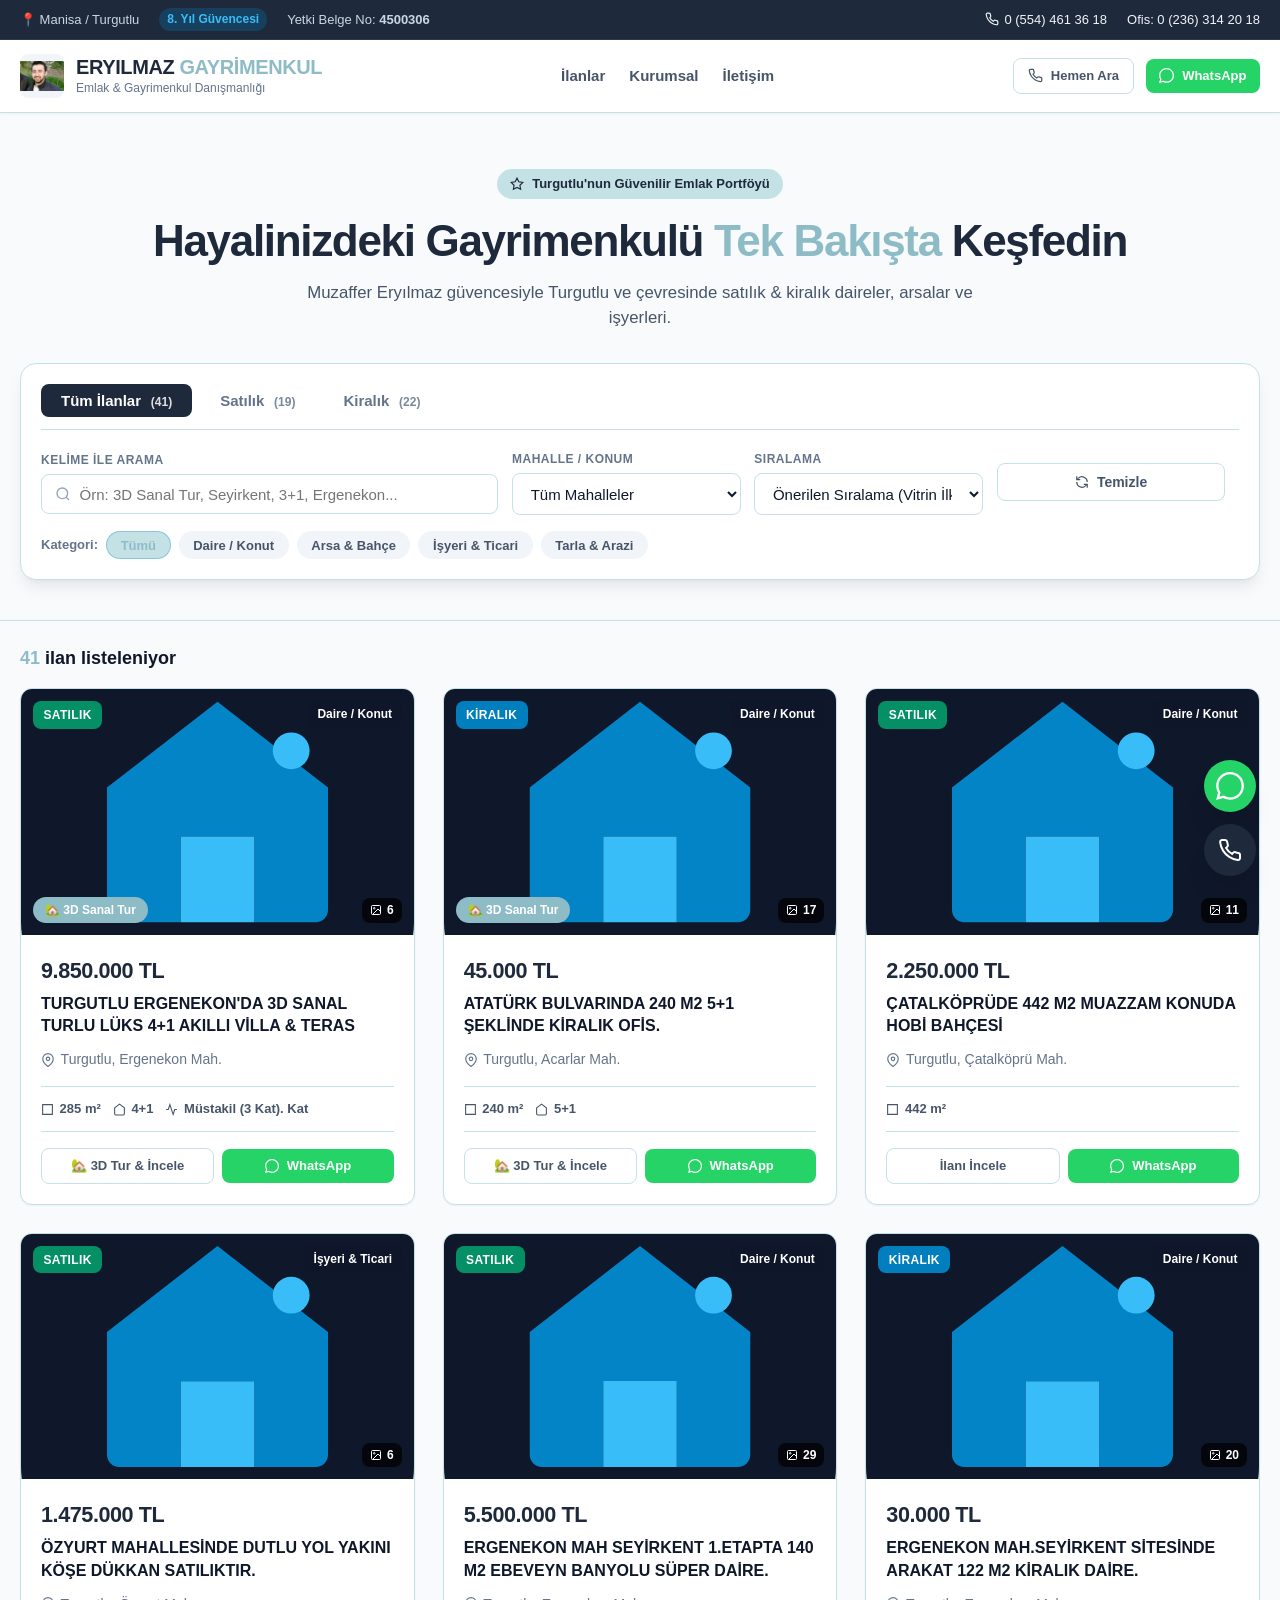
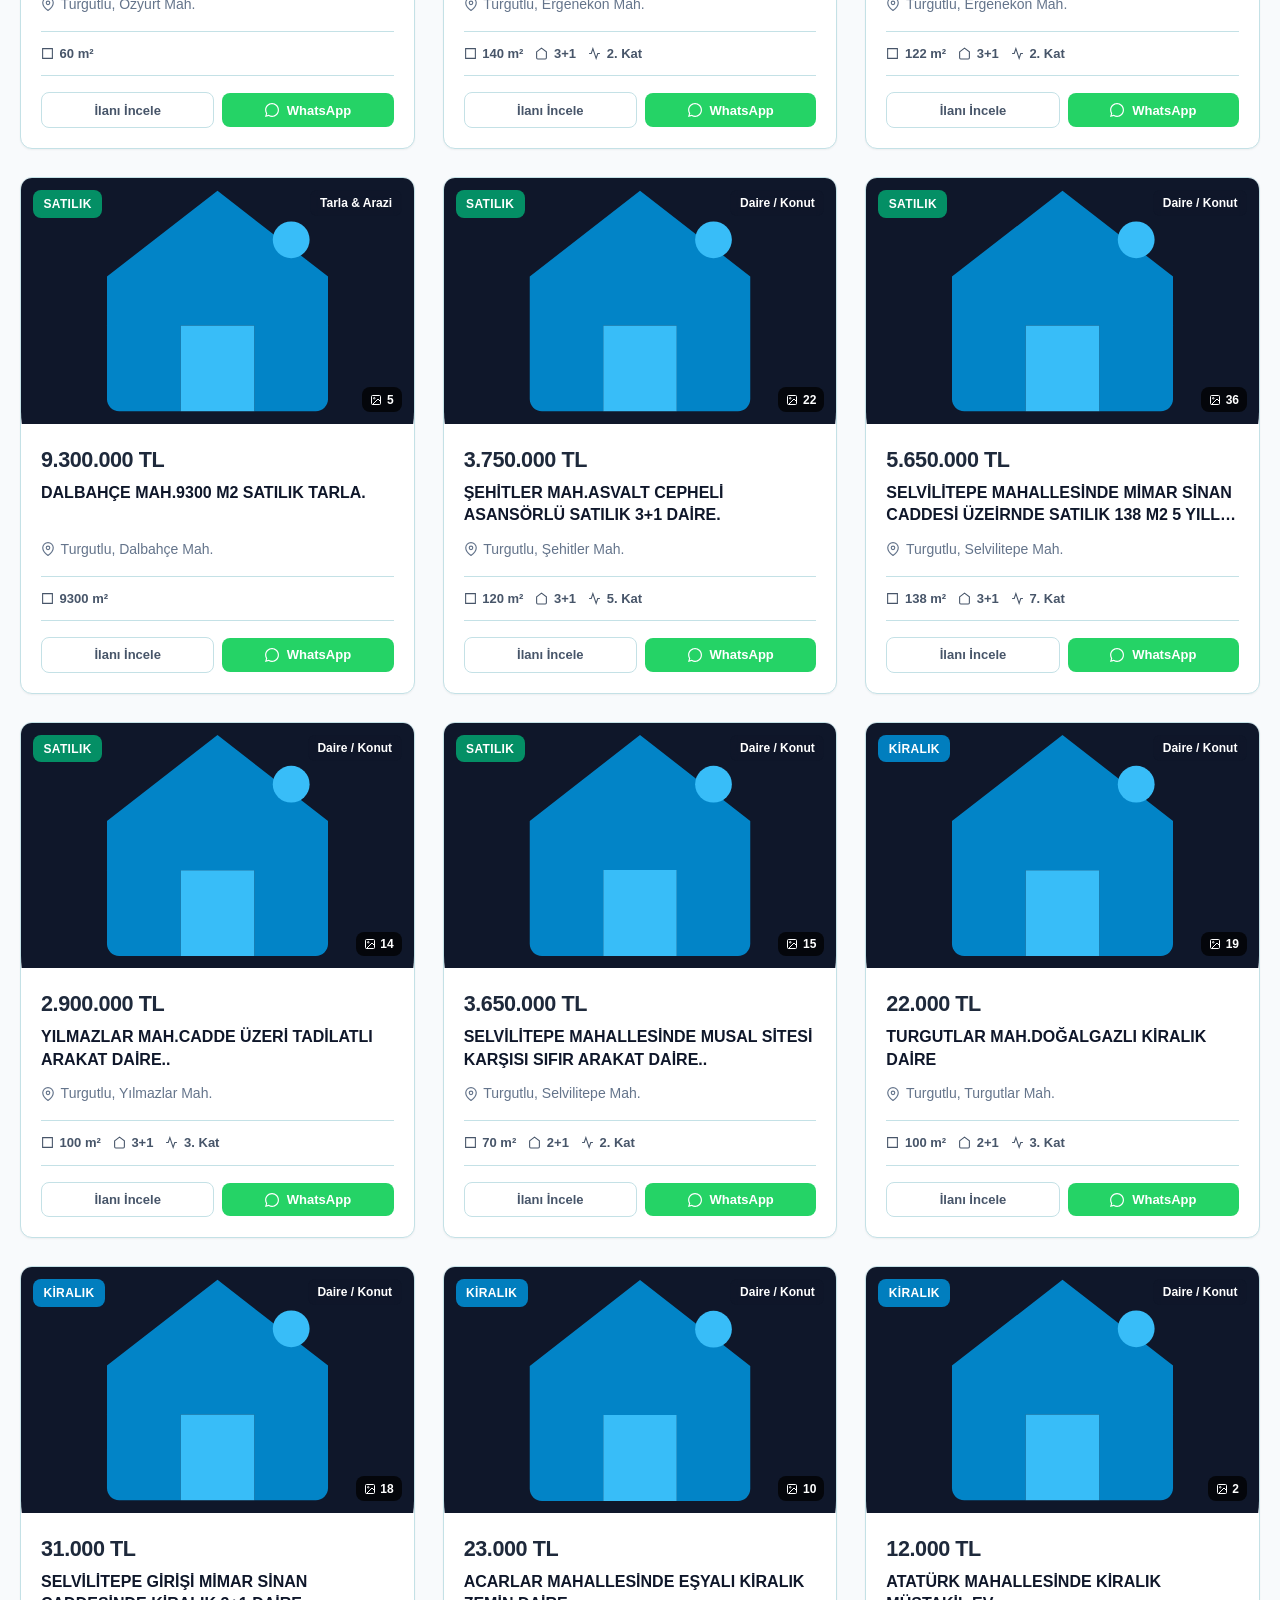
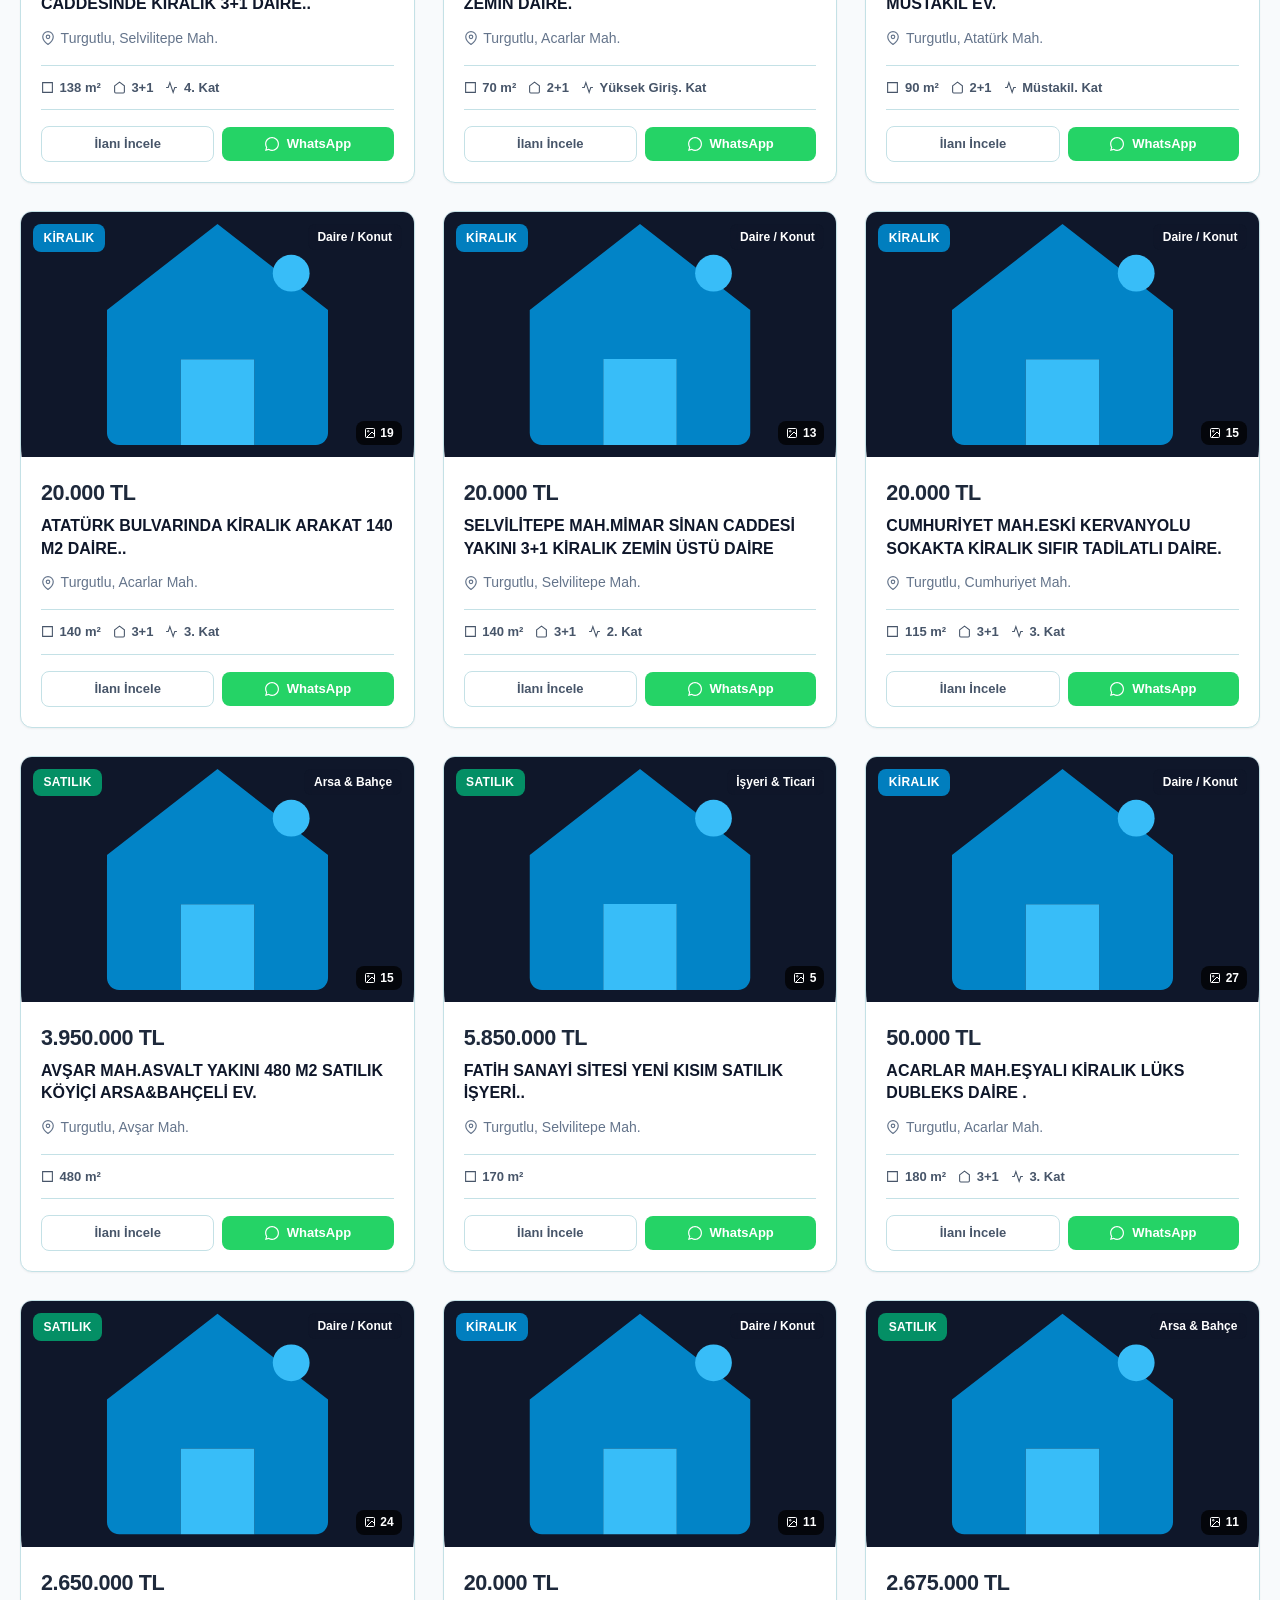
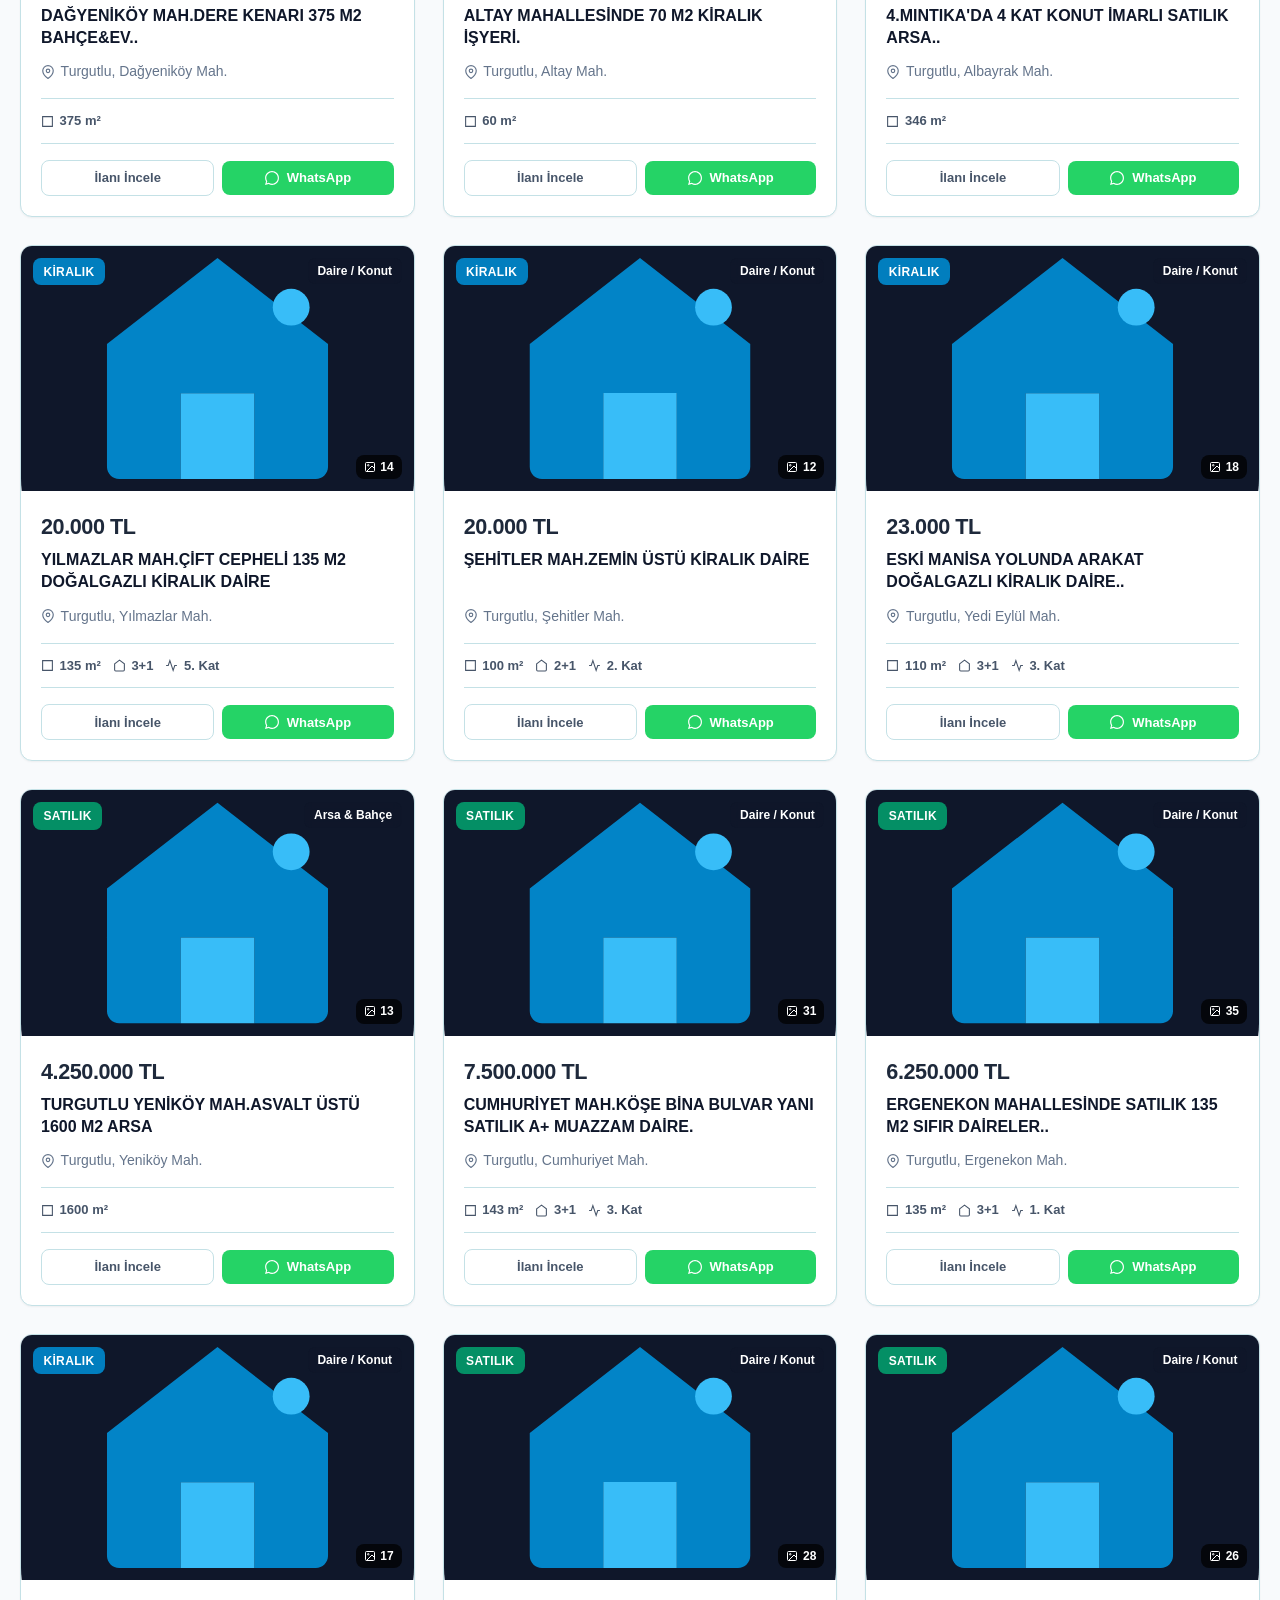
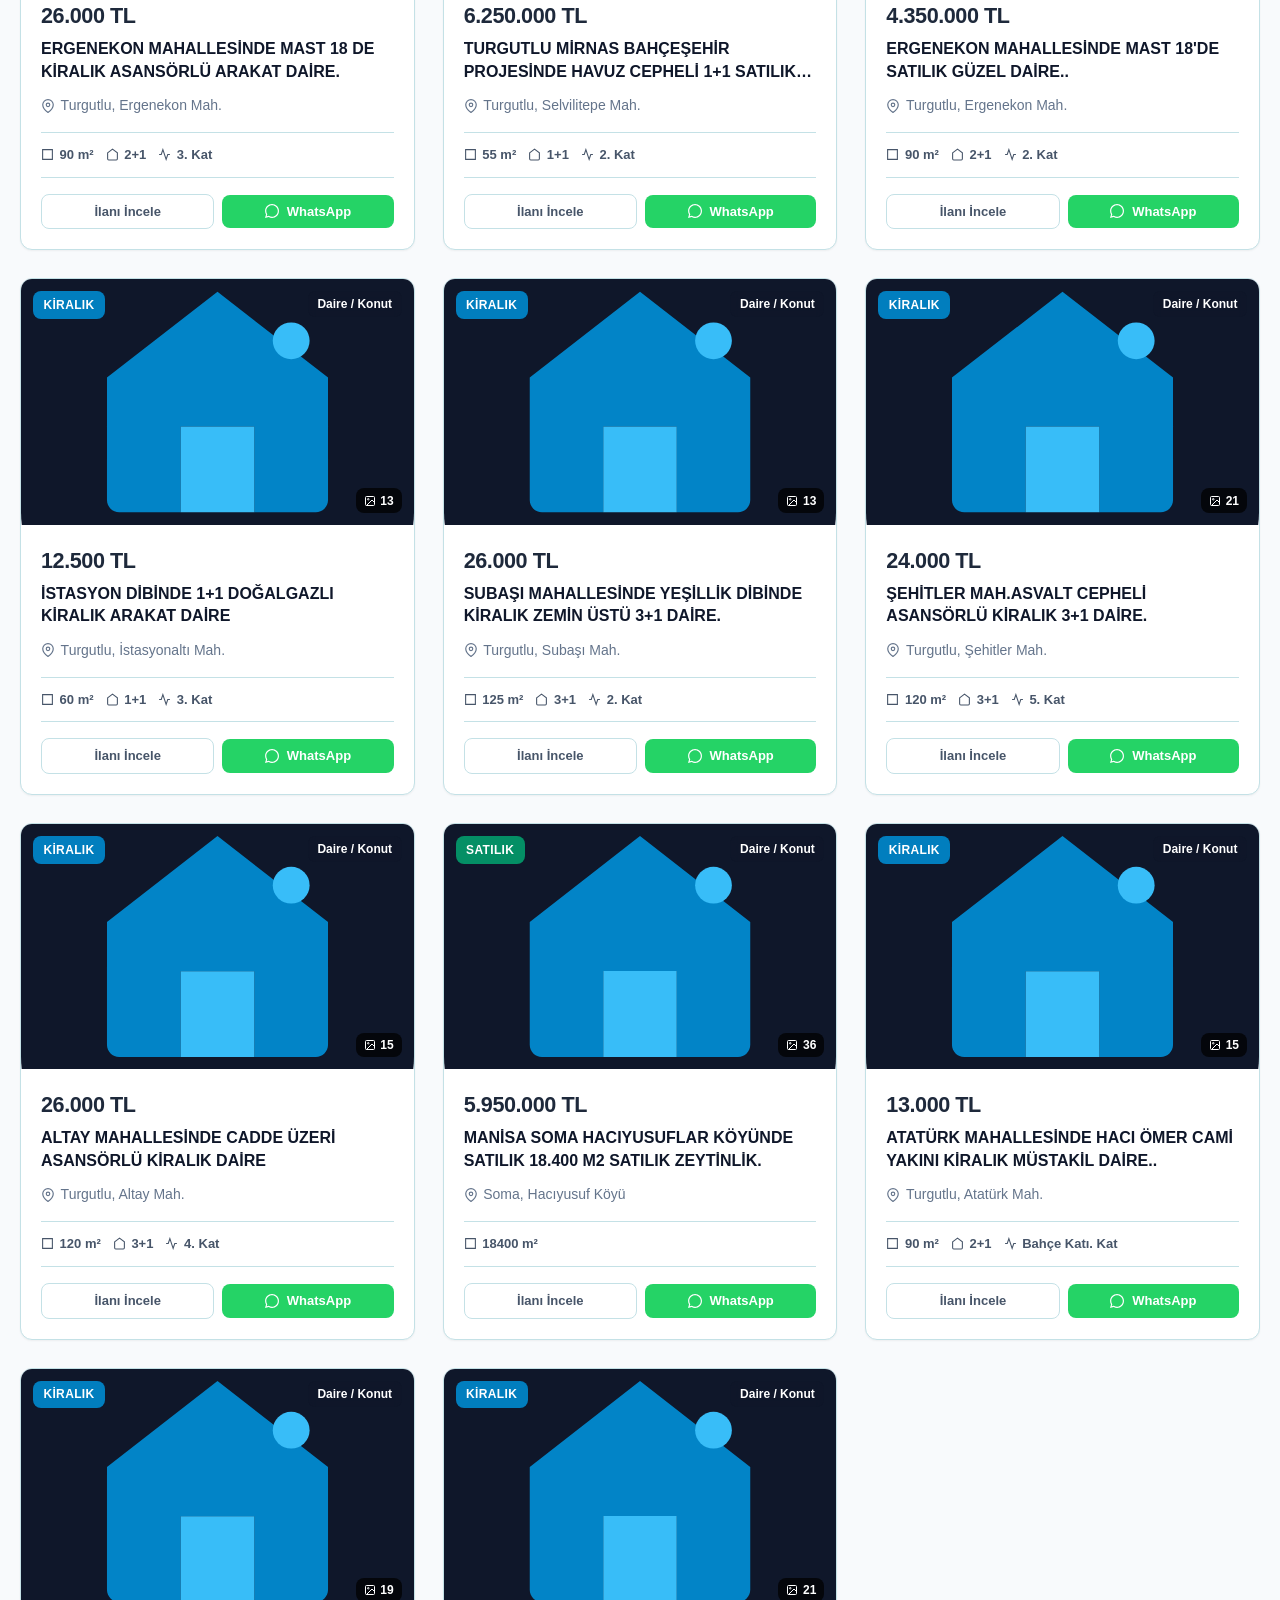
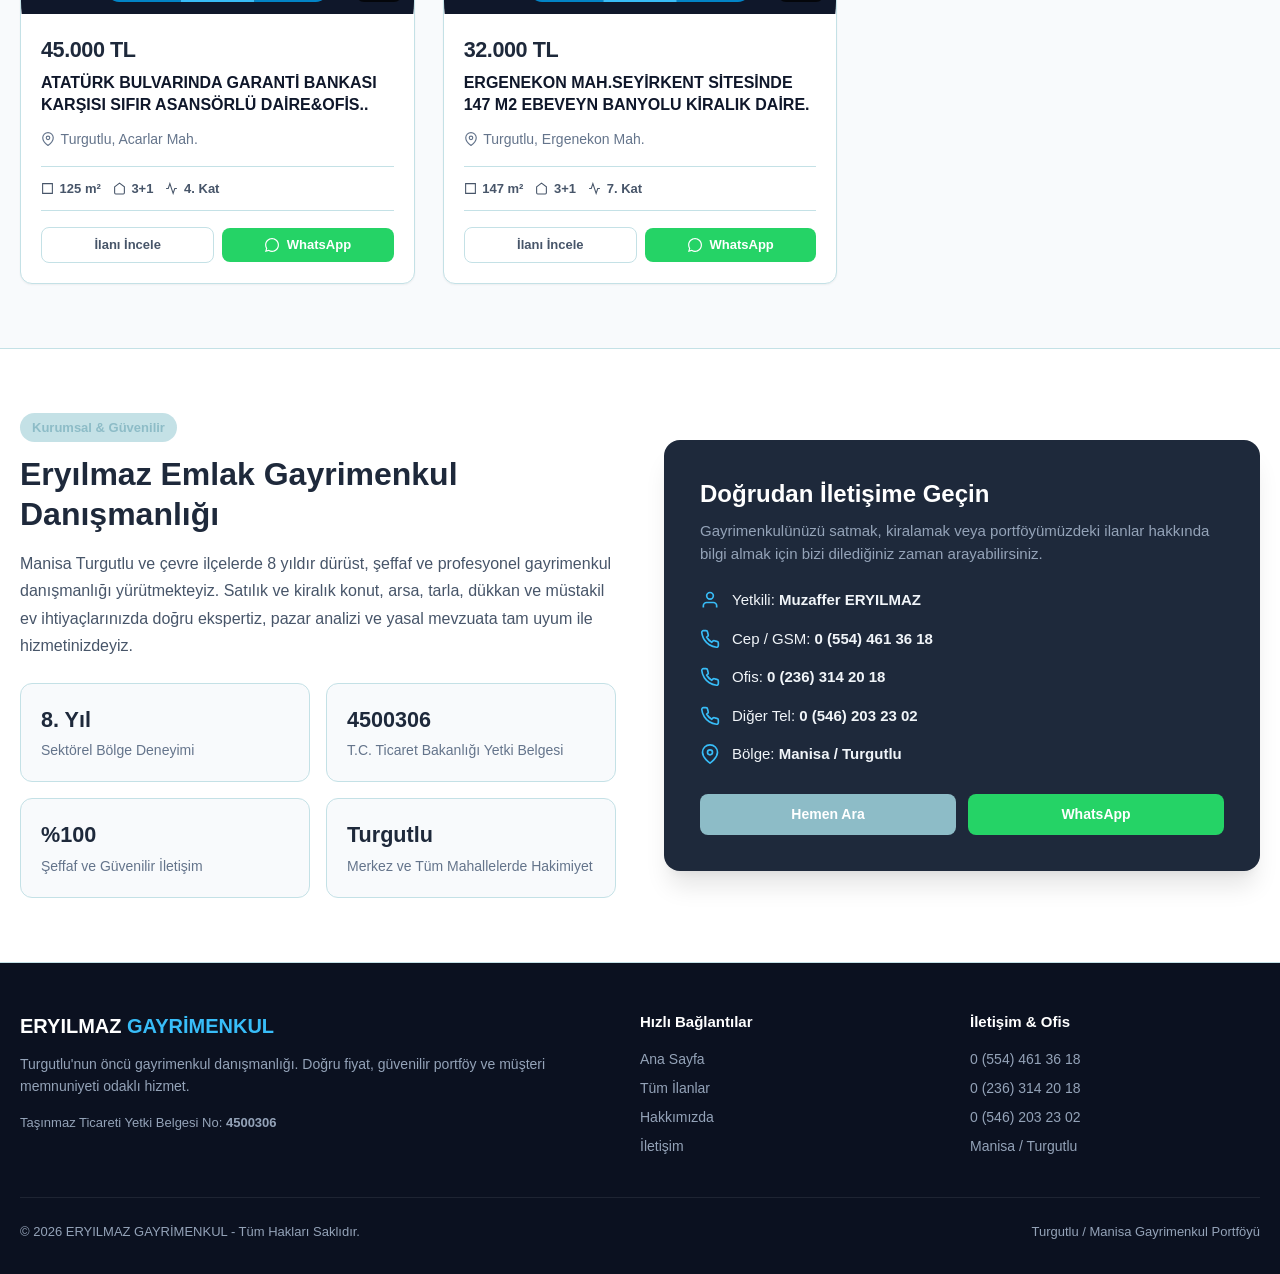
==== commit 057d3fdc: "fix: Sitenin ozgun temiz gorunumu geri getirildi, yeni renk paleti (#8DBCC7, #A4CCD9, #C4E1E6, #EBFF" ====
--- a/index.html
+++ b/index.html
@@ -19,8 +19,8 @@
   <!-- Favicon -->
   <link rel="icon" type="image/svg+xml" href="assets/icons/favicon.svg">
   
-  <!-- Stylesheet (Arial, Özel Palet, Sıfır Gradyan) -->
-  <link rel="stylesheet" href="css/styles.css?v=4.0">
+  <!-- Stylesheet (Arial, Yeni Renk Paleti, Sıfır Gradyan) -->
+  <link rel="stylesheet" href="css/styles.css?v=5.0">
 </head>
 <body>
 
--- a/css/styles.css
+++ b/css/styles.css
@@ -1,62 +1,47 @@
-/* ==========================================================================
-   ERYILMAZ GAYRİMENKUL - KURUMSAL EMLAK PLATFORMU
-   Tasarım Sistemi: Özel Doğal Renk Paleti & Yalın Minimalist Mimari
-   Renk Paleti: #81A6C6 | #AACDDC | #F3E3D0 | #D2C4B4
-   Tipografi: Arial, Helvetica, sans-serif (Kesin kural: Webfont / Yapay zeka süslemesi yok)
-   Gradyan: YOK (Tüm geçişler katı, doğal ve dengeli renk tonlarıyla kurgulanmıştır)
-   ========================================================================== */
-
 :root {
-  /* Kullanıcının Sağladığı Özel Renk Paleti */
-  --c-blue-primary: #81A6C6;
-  --c-blue-soft: #AACDDC;
-  --c-cream-bg: #F3E3D0;
-  --c-taupe-neutral: #D2C4B4;
-
-  /* Semantik Renkler */
-  --primary: #81A6C6;
-  --primary-dark: #5C82A2;
-  --primary-light: #AACDDC;
-  --primary-soft: #EAF1F7;
-  
-  --accent: #81A6C6;
-  --accent-hover: #678EAF;
-  --accent-warm: #F3E3D0;
-  --accent-taupe: #D2C4B4;
-
-  --whatsapp: #25D366;
-  --whatsapp-dark: #1EBE5D;
-
-  --bg-body: #FAF7F2;
-  --bg-card: #FFFFFF;
-  --bg-subtle: #F3E3D0;
-  --bg-tint: #F7EFE5;
-
-  --border: #D2C4B4;
-  --border-light: #E8DFD5;
-  --border-strong: #81A6C6;
-
-  --text-primary: #1F2937;
-  --text-secondary: #4B5563;
-  --text-muted: #6B7280;
-  --text-light: #9CA3AF;
-  --text-on-dark: #FFFFFF;
-
-  --radius-xs: 4px;
+  /* Özel Doğal Renk Paleti */
+  --palette-c1: #8DBCC7;
+  --palette-c2: #A4CCD9;
+  --palette-c3: #C4E1E6;
+  --palette-c4: #EBFFD8;
+
+  --primary: #1e293b;
+  --primary-light: #334155;
+  --accent: #8DBCC7;
+  --accent-hover: #75aab6;
+  --accent-soft: #C4E1E6;
+  --accent-light: #A4CCD9;
+  --accent-mint: #EBFFD8;
+
+  --success: #059669;
+  --success-soft: #EBFFD8;
+  --warning: #d97706;
+  --warning-soft: #fef3c7;
+
+  --bg-body: #f8fafc;
+  --bg-card: #ffffff;
+  --border: #C4E1E6;
+  --border-focus: #8DBCC7;
+
+  --text-primary: #0f172a;
+  --text-secondary: #475569;
+  --text-muted: #64748b;
+  --text-light: #94a3b8;
+
   --radius-sm: 8px;
-  --radius-md: 10px;
-  --radius-lg: 14px;
+  --radius-md: 12px;
+  --radius-lg: 16px;
   --radius-full: 9999px;
 
-  --shadow-sm: 0 1px 3px rgba(0, 0, 0, 0.05);
-  --shadow: 0 4px 8px rgba(0, 0, 0, 0.06);
-  --shadow-md: 0 8px 16px rgba(0, 0, 0, 0.08);
-
-  --transition: all 0.2s ease;
-  --max-width: 1240px;
-}
-
-/* ---------------- RESET & TEMEL ---------------- */
+  --shadow-sm: 0 1px 2px 0 rgb(0 0 0 / 0.05);
+  --shadow: 0 4px 6px -1px rgb(0 0 0 / 0.07), 0 2px 4px -2px rgb(0 0 0 / 0.05);
+  --shadow-md: 0 10px 15px -3px rgb(0 0 0 / 0.08), 0 4px 6px -4px rgb(0 0 0 / 0.04);
+  --shadow-xl: 0 20px 25px -5px rgb(0 0 0 / 0.1), 0 8px 10px -6px rgb(0 0 0 / 0.06);
+
+  --transition: all 0.2s cubic-bezier(0.4, 0, 0.2, 1);
+  --max-width: 1280px;
+}
+
 * {
   box-sizing: border-box;
   margin: 0;
@@ -72,12 +57,14 @@
   -webkit-font-smoothing: antialiased;
 }
 
+body, button, input, select, textarea {
+  font-family: Arial, Helvetica, sans-serif !important;
+}
+
 body {
-  font-family: Arial, Helvetica, sans-serif !important;
   min-height: 100vh;
   display: flex;
   flex-direction: column;
-  background-color: var(--bg-body);
 }
 
 a {
@@ -85,11 +72,8 @@
   text-decoration: none;
 }
 
-button, input, select, textarea {
-  font-family: Arial, Helvetica, sans-serif !important;
-}
-
 button {
+  font-family: inherit;
   cursor: pointer;
   border: none;
   background: none;
@@ -108,13 +92,13 @@
   width: 100%;
 }
 
-/* ---------------- ÜST GÜVEN ÇUBUĞU ---------------- */
+/* ---------------- TOP NOTIFICATION BAR ---------------- */
 .top-notice {
-  background: var(--c-blue-primary);
-  color: #FFFFFF;
+  background: var(--primary);
+  color: #cbd5e1;
   font-size: 0.8125rem;
-  padding: 0.55rem 0;
-  border-bottom: 1px solid rgba(0, 0, 0, 0.06);
+  padding: 0.5rem 0;
+  border-bottom: 1px solid rgba(255, 255, 255, 0.08);
 }
 .top-notice .container {
   display: flex;
@@ -129,39 +113,40 @@
   gap: 1.25rem;
 }
 .top-notice a {
-  color: #FFFFFF;
+  color: #f1f5f9;
+  transition: var(--transition);
   display: inline-flex;
   align-items: center;
   gap: 0.35rem;
-  font-weight: 500;
-  transition: var(--transition);
 }
 .top-notice a:hover {
-  color: var(--c-cream-bg);
+  color: #38bdf8;
 }
 .top-badge {
-  background: rgba(255, 255, 255, 0.2);
-  color: #FFFFFF;
-  padding: 0.15rem 0.55rem;
+  background: rgba(2, 132, 199, 0.25);
+  color: #38bdf8;
+  padding: 0.15rem 0.5rem;
   border-radius: var(--radius-full);
-  font-weight: bold;
+  font-weight: 600;
   font-size: 0.75rem;
 }
 
-/* ---------------- ANA HEADER ---------------- */
+/* ---------------- HEADER ---------------- */
 .site-header {
-  background: #FFFFFF;
-  border-bottom: 2px solid var(--c-blue-soft);
+  background: var(--bg-card);
+  border-bottom: 1px solid var(--border);
   position: sticky;
   top: 0;
   z-index: 50;
+  backdrop-filter: blur(12px);
+  background: rgba(255, 255, 255, 0.95);
   box-shadow: var(--shadow-sm);
 }
 .header-inner {
   display: flex;
   align-items: center;
   justify-content: space-between;
-  height: 70px;
+  height: 72px;
 }
 .brand-link {
   display: flex;
@@ -172,9 +157,8 @@
   width: 44px;
   height: 44px;
   object-fit: contain;
-  border-radius: var(--radius-xs);
-  border: 1px solid var(--border-light);
-  background: #FFFFFF;
+  border-radius: var(--radius-sm);
+  background: #f1f5f9;
 }
 .brand-text-col {
   display: flex;
@@ -182,16 +166,18 @@
 }
 .brand-name {
   font-size: 1.25rem;
-  font-weight: bold;
-  letter-spacing: -0.3px;
-  color: var(--text-primary);
+  font-weight: 800;
+  letter-spacing: -0.02em;
+  color: var(--primary);
+  line-height: 1.2;
 }
 .brand-name span {
-  color: var(--c-blue-primary);
+  color: var(--accent);
 }
 .brand-sub {
   font-size: 0.75rem;
   color: var(--text-muted);
+  font-weight: 500;
 }
 .header-nav {
   display: flex;
@@ -202,144 +188,151 @@
   font-size: 0.9375rem;
   font-weight: 600;
   color: var(--text-secondary);
-  padding: 0.5rem 0.25rem;
-  transition: var(--transition);
-  border-bottom: 2px solid transparent;
+  transition: var(--transition);
 }
 .header-nav a:hover {
-  color: var(--c-blue-primary);
-  border-bottom-color: var(--c-blue-primary);
+  color: var(--accent);
 }
 .header-actions {
   display: flex;
   align-items: center;
   gap: 0.75rem;
 }
-
-/* ---------------- BUTONLAR ---------------- */
 .btn {
   display: inline-flex;
   align-items: center;
   justify-content: center;
   gap: 0.5rem;
-  padding: 0.65rem 1.15rem;
+  padding: 0.625rem 1.125rem;
   font-size: 0.875rem;
-  font-weight: bold;
-  border-radius: var(--radius-sm);
-  transition: var(--transition);
+  font-weight: 600;
+  border-radius: var(--radius-sm);
+  transition: var(--transition);
+  text-decoration: none;
   white-space: nowrap;
+}
+.btn-primary {
+  background: var(--primary);
+  color: #fff;
+}
+.btn-primary:hover {
+  background: var(--primary-light);
+  transform: translateY(-1px);
+}
+.btn-accent {
+  background: var(--accent);
+  color: #fff;
+}
+.btn-accent:hover {
+  background: var(--accent-hover);
+  transform: translateY(-1px);
+}
+.btn-whatsapp {
+  background: #25D366;
+  color: #fff;
+}
+.btn-whatsapp:hover {
+  background: #1eb956;
+  transform: translateY(-1px);
+}
+.btn-outline {
+  border: 1px solid var(--border);
+  color: var(--text-secondary);
+  background: var(--bg-card);
+}
+.btn-outline:hover {
+  border-color: var(--border-focus);
+  color: var(--text-primary);
+  background: #f1f5f9;
 }
 .btn-sm {
   padding: 0.45rem 0.85rem;
   font-size: 0.8125rem;
-}
-.btn-primary {
-  background: var(--c-blue-primary);
-  color: #FFFFFF;
-  border: 1px solid var(--c-blue-primary);
-}
-.btn-primary:hover {
-  background: var(--primary-dark);
-  border-color: var(--primary-dark);
-}
-.btn-outline {
-  background: #FFFFFF;
-  color: var(--text-primary);
-  border: 1px solid var(--c-taupe-neutral);
-}
-.btn-outline:hover {
-  background: var(--c-cream-bg);
-  border-color: var(--c-blue-primary);
-  color: var(--c-blue-primary);
-}
-.btn-whatsapp {
-  background: var(--whatsapp);
-  color: #FFFFFF;
-  border: 1px solid var(--whatsapp);
-}
-.btn-whatsapp:hover {
-  background: var(--whatsapp-dark);
-}
-
-/* ---------------- HERO BÖLÜMÜ (ANA SAYFA) ---------------- */
+  border-radius: var(--radius-sm);
+}
+
+/* ---------------- HERO / BANNER ---------------- */
 .hero {
-  background: var(--c-cream-bg);
-  padding: 3rem 0 2.5rem;
+  padding: 3.5rem 0 2.5rem;
+  background: var(--bg-body);
   border-bottom: 1px solid var(--border);
+  text-align: center;
 }
 .hero-tag {
   display: inline-flex;
   align-items: center;
-  gap: 0.4rem;
-  background: #FFFFFF;
-  border: 1px solid var(--c-taupe-neutral);
-  color: var(--c-blue-primary);
-  font-size: 0.8125rem;
-  font-weight: bold;
+  gap: 0.5rem;
+  background: var(--accent-soft);
+  color: var(--primary);
   padding: 0.35rem 0.85rem;
   border-radius: var(--radius-full);
+  font-size: 0.8125rem;
+  font-weight: 600;
   margin-bottom: 1rem;
 }
 .hero-title {
-  font-size: 2.25rem;
-  font-weight: bold;
-  line-height: 1.25;
+  font-size: clamp(1.85rem, 4vw, 2.75rem);
+  font-weight: 800;
+  color: var(--primary);
+  letter-spacing: -0.03em;
+  line-height: 1.2;
+  margin-bottom: 0.75rem;
+}
+.hero-title span {
+  color: var(--accent);
+}
+.hero-desc {
+  max-width: 680px;
+  margin: 0 auto 2rem;
+  color: var(--text-secondary);
+  font-size: 1.05rem;
+}
+
+/* ---------------- SEARCH & FILTER PANEL ---------------- */
+.filter-card {
+  background: var(--bg-card);
+  border: 1px solid var(--border);
+  border-radius: var(--radius-lg);
+  padding: 1.25rem;
+  box-shadow: var(--shadow-md);
+  margin-top: 1rem;
+  text-align: left;
+}
+.filter-tabs {
+  display: flex;
+  gap: 0.5rem;
+  margin-bottom: 1.25rem;
+  border-bottom: 1px solid var(--border);
+  padding-bottom: 0.75rem;
+}
+.tab-btn {
+  padding: 0.5rem 1.25rem;
+  font-weight: 600;
+  font-size: 0.9375rem;
+  color: var(--text-muted);
+  border-radius: var(--radius-sm);
+  transition: var(--transition);
+}
+.tab-btn:hover {
   color: var(--text-primary);
-  margin-bottom: 0.75rem;
-}
-.hero-title span {
-  color: var(--c-blue-primary);
-}
-.hero-desc {
-  font-size: 1rem;
-  color: var(--text-secondary);
-  max-width: 640px;
-  margin-bottom: 1.75rem;
-}
-
-/* ---------------- ARAMA VE FİLTRELEME ALANI ---------------- */
-.filter-card {
-  background: #FFFFFF;
-  border-radius: var(--radius-md);
-  border: 1px solid var(--c-taupe-neutral);
-  box-shadow: var(--shadow);
-  padding: 1.25rem;
-}
-.filter-tabs {
-  display: flex;
-  gap: 0.5rem;
-  border-bottom: 1px solid var(--border-light);
-  padding-bottom: 0.85rem;
-  margin-bottom: 1.25rem;
-}
-.tab-btn {
-  padding: 0.5rem 1rem;
-  font-size: 0.875rem;
-  font-weight: bold;
-  color: var(--text-secondary);
-  border-radius: var(--radius-sm);
-  background: var(--bg-body);
-  border: 1px solid var(--border-light);
-  transition: var(--transition);
-}
-.tab-btn:hover {
-  background: var(--c-cream-bg);
+  background: #f1f5f9;
 }
 .tab-btn.active {
-  background: var(--c-blue-primary);
-  color: #FFFFFF;
-  border-color: var(--c-blue-primary);
-}
-.badge-count {
+  background: var(--primary);
+  color: #fff;
+}
+.tab-btn .badge-count {
+  display: inline-block;
+  margin-left: 0.35rem;
   font-size: 0.75rem;
   opacity: 0.85;
-  margin-left: 0.25rem;
-}
+}
+
 .filter-grid {
   display: grid;
-  grid-template-columns: repeat(auto-fit, minmax(200px, 1fr)) auto;
-  gap: 1rem;
-  align-items: flex-end;
+  grid-template-columns: 2fr 1fr 1fr 1fr auto;
+  gap: 0.85rem;
+  align-items: center;
 }
 .form-group {
   display: flex;
@@ -348,9 +341,9 @@
 }
 .form-label {
   font-size: 0.75rem;
-  font-weight: bold;
+  font-weight: 600;
   text-transform: uppercase;
-  letter-spacing: 0.5px;
+  letter-spacing: 0.04em;
   color: var(--text-muted);
 }
 .input-wrap {
@@ -360,1122 +353,1409 @@
 }
 .input-wrap svg {
   position: absolute;
-  left: 0.75rem;
-  color: var(--text-muted);
+  left: 0.85rem;
+  color: var(--text-light);
+  pointer-events: none;
 }
 .form-input, .form-select {
   width: 100%;
-  height: 42px;
-  padding: 0 0.75rem;
-  font-size: 0.875rem;
-  border: 1px solid var(--c-taupe-neutral);
-  border-radius: var(--radius-sm);
-  background: #FFFFFF;
+  padding: 0.65rem 0.85rem;
+  font-size: 0.9375rem;
+  font-family: inherit;
   color: var(--text-primary);
-  transition: var(--transition);
-}
-.form-input.input-with-icon {
-  padding-left: 2.25rem;
+  background: #fff;
+  border: 1px solid var(--border);
+  border-radius: var(--radius-sm);
+  transition: var(--transition);
+}
+.input-with-icon {
+  padding-left: 2.35rem;
 }
 .form-input:focus, .form-select:focus {
   outline: none;
-  border-color: var(--c-blue-primary);
-  box-shadow: 0 0 0 2px rgba(129, 166, 198, 0.25);
-}
+  border-color: var(--accent);
+  box-shadow: 0 0 0 3px rgba(2, 132, 199, 0.15);
+}
+
 .quick-category-pills {
   display: flex;
-  align-items: center;
+  flex-wrap: wrap;
   gap: 0.5rem;
-  flex-wrap: wrap;
   margin-top: 1rem;
-  padding-top: 0.85rem;
-  border-top: 1px solid var(--border-light);
+  align-items: center;
 }
 .quick-label {
   font-size: 0.8125rem;
-  font-weight: bold;
+  font-weight: 600;
   color: var(--text-muted);
 }
 .category-pill {
-  padding: 0.3rem 0.75rem;
   font-size: 0.8125rem;
+  font-weight: 600;
+  padding: 0.35rem 0.85rem;
   border-radius: var(--radius-full);
-  background: #FFFFFF;
-  border: 1px solid var(--c-taupe-neutral);
+  background: #f1f5f9;
   color: var(--text-secondary);
-  font-weight: 600;
+  border: 1px solid transparent;
   transition: var(--transition);
 }
 .category-pill:hover {
-  background: var(--c-cream-bg);
+  background: #e2e8f0;
   color: var(--text-primary);
 }
 .category-pill.active {
-  background: var(--c-blue-primary);
-  color: #FFFFFF;
-  border-color: var(--c-blue-primary);
-}
-
-/* ---------------- İLANLAR BÖLÜMÜ (ANA SAYFA) ---------------- */
-.section-listings {
-  padding: 2.5rem 0 4rem;
-}
-.section-header-row {
+  background: var(--accent-soft);
+  color: var(--accent);
+  border-color: rgba(2, 132, 199, 0.3);
+}
+
+/* ---------------- RESULTS BAR ---------------- */
+.results-bar {
+  padding: 1.5rem 0 1rem;
   display: flex;
   align-items: center;
   justify-content: space-between;
-  margin-bottom: 1.5rem;
   flex-wrap: wrap;
   gap: 1rem;
 }
-.section-title {
-  font-size: 1.5rem;
-  font-weight: bold;
+.results-count {
+  font-size: 1.125rem;
+  font-weight: 700;
   color: var(--text-primary);
 }
-.results-info {
+.results-count span {
+  color: var(--accent);
+}
+.results-sorting {
+  display: flex;
+  align-items: center;
+  gap: 0.75rem;
+}
+.results-sorting label {
   font-size: 0.875rem;
   color: var(--text-muted);
-}
-
+  font-weight: 500;
+}
+.sort-select {
+  padding: 0.45rem 0.85rem;
+  font-size: 0.875rem;
+  border: 1px solid var(--border);
+  border-radius: var(--radius-sm);
+  background: #fff;
+  color: var(--text-primary);
+  font-family: inherit;
+}
+
+/* ---------------- LISTINGS GRID ---------------- */
 .listings-grid {
   display: grid;
-  grid-template-columns: repeat(auto-fill, minmax(290px, 1fr));
-  gap: 1.5rem;
-}
-
-/* İlan Kartı */
+  grid-template-columns: repeat(auto-fill, minmax(360px, 1fr));
+  gap: 1.75rem;
+  margin-bottom: 4rem;
+}
+
 .listing-card {
-  background: #FFFFFF;
+  background: var(--bg-card);
+  border: 1px solid var(--border);
   border-radius: var(--radius-md);
-  border: 1px solid var(--border-light);
   overflow: hidden;
+  box-shadow: var(--shadow-sm);
   transition: var(--transition);
   display: flex;
   flex-direction: column;
+  position: relative;
 }
 .listing-card:hover {
-  transform: translateY(-3px);
-  border-color: var(--c-blue-primary);
+  transform: translateY(-4px);
   box-shadow: var(--shadow-md);
-}
-
-/* 3D Vitrin Rozetli Kart */
-.listing-card.featured-card {
-  border: 2px solid var(--c-blue-primary);
-  background: #FFFFFF;
-}
-
-.card-media-wrap {
+  border-color: #cbd5e1;
+}
+
+.card-img-wrap {
   position: relative;
   aspect-ratio: 16 / 10;
-  background: var(--c-cream-bg);
   overflow: hidden;
+  background: #e2e8f0;
+  cursor: pointer;
 }
 .card-img {
   width: 100%;
   height: 100%;
   object-fit: cover;
-  transition: transform 0.3s ease;
+  transition: transform 0.4s ease;
 }
 .listing-card:hover .card-img {
-  transform: scale(1.03);
-}
-.card-badges-top {
-  position: absolute;
-  top: 0.65rem;
-  left: 0.65rem;
-  right: 0.65rem;
-  display: flex;
-  justify-content: space-between;
-  align-items: center;
-  pointer-events: none;
-}
-.card-badge {
-  padding: 0.25rem 0.55rem;
-  font-size: 0.75rem;
-  font-weight: bold;
-  border-radius: var(--radius-xs);
-  text-transform: uppercase;
-}
-.badge-status {
-  background: var(--c-blue-primary);
-  color: #FFFFFF;
-}
-.badge-status.kiralik {
-  background: var(--primary-dark);
-}
-.badge-status.satilik {
-  background: var(--c-blue-primary);
-}
-.badge-3d {
-  background: #1F2937;
-  color: #FFFFFF;
-  border: 1px solid var(--c-blue-soft);
-  display: inline-flex;
-  align-items: center;
-  gap: 0.25rem;
-}
-.card-photo-count {
-  position: absolute;
-  bottom: 0.65rem;
-  right: 0.65rem;
-  background: rgba(0, 0, 0, 0.7);
-  color: #FFFFFF;
-  font-size: 0.75rem;
-  padding: 0.15rem 0.45rem;
-.card-img-wrap {
-  position: relative;
-  aspect-ratio: 16 / 10;
-  background: var(--c-cream-bg);
-  overflow: hidden;
-  display: block;
+  transform: scale(1.05);
 }
 .card-badge-status {
   position: absolute;
-  top: 0.65rem;
-  left: 0.65rem;
-  padding: 0.25rem 0.55rem;
+  top: 0.75rem;
+  left: 0.75rem;
   font-size: 0.75rem;
-  font-weight: bold;
-  border-radius: var(--radius-xs);
+  font-weight: 700;
+  padding: 0.3rem 0.65rem;
+  border-radius: var(--radius-sm);
   text-transform: uppercase;
-  color: #FFFFFF;
-  background: var(--c-blue-primary);
+  letter-spacing: 0.03em;
+  backdrop-filter: blur(4px);
   z-index: 2;
 }
-.card-badge-status.badge-kiralik {
-  background: var(--primary-dark);
-}
-.card-badge-status.badge-satilik {
-  background: var(--c-blue-primary);
+.badge-satilik {
+  background: rgba(5, 150, 105, 0.95);
+  color: #fff;
+}
+.badge-kiralik {
+  background: rgba(2, 132, 199, 0.95);
+  color: #fff;
 }
 .card-badge-type {
   position: absolute;
-  top: 0.65rem;
-  right: 0.65rem;
-  padding: 0.25rem 0.55rem;
-  font-size: 0.7rem;
+  top: 0.75rem;
+  right: 0.75rem;
+  background: rgba(15, 23, 42, 0.8);
+  color: #fff;
+  font-size: 0.75rem;
   font-weight: 600;
-  border-radius: var(--radius-xs);
-  background: rgba(255, 255, 255, 0.9);
-  color: var(--text-primary);
+  padding: 0.25rem 0.6rem;
+  border-radius: var(--radius-sm);
+  backdrop-filter: blur(4px);
   z-index: 2;
-}
-.badge-3d-pulsing {
-  background: #1F2937;
-  color: #FFFFFF;
-  border: 1px solid var(--c-blue-soft);
-  padding: 0.25rem 0.55rem;
-  border-radius: var(--radius-xs);
-  font-size: 0.75rem;
-  font-weight: bold;
-  display: inline-flex;
-  align-items: center;
-  gap: 0.25rem;
 }
 .card-badge-photos {
   position: absolute;
-  bottom: 0.65rem;
-  right: 0.65rem;
+  bottom: 0.75rem;
+  right: 0.75rem;
   background: rgba(0, 0, 0, 0.75);
-  color: #FFFFFF;
-  font-size: 0.75rem;
-  padding: 0.15rem 0.45rem;
-  border-radius: var(--radius-xs);
-  display: flex;
-  align-items: center;
-  gap: 0.25rem;
-  z-index: 2;
-}
-.card-meta-chips {
-  display: flex;
-  align-items: center;
-  gap: 0.5rem;
-  flex-wrap: wrap;
-  margin-bottom: 0.85rem;
-}
-.meta-chip {
-  display: inline-flex;
-  align-items: center;
-  gap: 0.25rem;
+  color: #fff;
   font-size: 0.75rem;
   font-weight: 600;
-  color: var(--text-secondary);
-  background: var(--bg-body);
-  border: 1px solid var(--border-light);
   padding: 0.2rem 0.5rem;
-  border-radius: var(--radius-xs);
-}
-.card-footer {
-  display: grid;
-  grid-template-columns: 1fr auto;
-  gap: 0.5rem;
-  padding-top: 0.75rem;
-  border-top: 1px solid var(--border-light);
-  margin-top: auto;
+  border-radius: var(--radius-sm);
+  display: flex;
+  align-items: center;
+  gap: 0.3rem;
+  z-index: 2;
 }
 
 .card-body {
-  padding: 1rem;
+  padding: 1.25rem;
   display: flex;
   flex-direction: column;
   flex: 1;
 }
-.card-price-row {
-  display: flex;
-  align-items: baseline;
-  justify-content: space-between;
-  margin-bottom: 0.5rem;
-}
 .card-price {
-  font-size: 1.25rem;
-  font-weight: bold;
+  font-size: 1.35rem;
+  font-weight: 800;
+  color: var(--primary);
+  margin-bottom: 0.35rem;
+  letter-spacing: -0.02em;
+}
+.card-title {
+  font-size: 1rem;
+  font-weight: 700;
   color: var(--text-primary);
-}
-.card-category {
-  font-size: 0.75rem;
-  font-weight: 600;
-  color: var(--text-muted);
-  background: var(--bg-body);
-  padding: 0.15rem 0.45rem;
-  border-radius: var(--radius-xs);
-  border: 1px solid var(--border-light);
-}
-.card-title {
-  font-size: 0.9375rem;
-  font-weight: bold;
-  color: var(--text-primary);
-  line-height: 1.35;
-  margin-bottom: 0.5rem;
+  line-height: 1.4;
+  margin-bottom: 0.75rem;
   display: -webkit-box;
   -webkit-line-clamp: 2;
   -webkit-box-orient: vertical;
   overflow: hidden;
-  min-height: 2.7em;
+  height: 2.8rem;
+  cursor: pointer;
+}
+.card-title:hover {
+  color: var(--accent);
 }
 .card-location {
   display: flex;
   align-items: center;
   gap: 0.35rem;
+  color: var(--text-muted);
+  font-size: 0.875rem;
+  margin-bottom: 1rem;
+}
+.card-meta-chips {
+  display: flex;
+  align-items: center;
+  flex-wrap: wrap;
+  gap: 0.75rem;
+  padding: 0.75rem 0;
+  border-top: 1px solid var(--border);
+  border-bottom: 1px solid var(--border);
+  margin-bottom: 1rem;
+  color: var(--text-secondary);
   font-size: 0.8125rem;
+  font-weight: 600;
+}
+.meta-chip {
+  display: inline-flex;
+  align-items: center;
+  gap: 0.35rem;
+}
+
+.card-footer {
+  margin-top: auto;
+  display: flex;
+  align-items: center;
+  gap: 0.5rem;
+}
+.card-footer .btn {
+  flex: 1;
+}
+
+/* ---------------- EMPTY STATE ---------------- */
+.empty-state {
+  grid-column: 1 / -1;
+  text-align: center;
+  padding: 4rem 1rem;
+  background: var(--bg-card);
+  border: 1px dashed var(--border);
+  border-radius: var(--radius-lg);
+}
+.empty-state svg {
+  color: var(--text-light);
+  margin-bottom: 1rem;
+}
+.empty-state h3 {
+  font-size: 1.25rem;
+  color: var(--text-primary);
+  margin-bottom: 0.5rem;
+}
+.empty-state p {
   color: var(--text-muted);
-  margin-bottom: 0.85rem;
-}
-.card-specs-row {
+  margin-bottom: 1.25rem;
+}
+
+/* ---------------- ABOUT & TRUST SECTION ---------------- */
+.about-section {
+  background: var(--bg-card);
+  border-top: 1px solid var(--border);
+  border-bottom: 1px solid var(--border);
+  padding: 4rem 0;
+}
+.about-grid {
+  display: grid;
+  grid-template-columns: 1fr 1fr;
+  gap: 3rem;
+  align-items: center;
+}
+.about-badge {
+  display: inline-block;
+  font-size: 0.8125rem;
+  font-weight: 700;
+  color: var(--accent);
+  background: var(--accent-soft);
+  padding: 0.3rem 0.75rem;
+  border-radius: var(--radius-full);
+  margin-bottom: 0.75rem;
+}
+.about-title {
+  font-size: 2rem;
+  font-weight: 800;
+  color: var(--primary);
+  margin-bottom: 1rem;
+  line-height: 1.25;
+}
+.about-desc {
+  color: var(--text-secondary);
+  font-size: 1rem;
+  line-height: 1.7;
+  margin-bottom: 1.5rem;
+}
+.trust-cards-grid {
+  display: grid;
+  grid-template-columns: 1fr 1fr;
+  gap: 1rem;
+}
+.trust-item {
+  padding: 1.25rem;
+  background: var(--bg-body);
+  border: 1px solid var(--border);
+  border-radius: var(--radius-md);
+}
+.trust-item-title {
+  font-size: 1.35rem;
+  font-weight: 800;
+  color: var(--primary);
+  margin-bottom: 0.25rem;
+}
+.trust-item-sub {
+  font-size: 0.875rem;
+  color: var(--text-muted);
+}
+
+.contact-card-box {
+  background: var(--primary);
+  color: #fff;
+  border-radius: var(--radius-lg);
+  padding: 2.25rem;
+  box-shadow: var(--shadow-xl);
+}
+.contact-card-box h3 {
+  font-size: 1.5rem;
+  font-weight: 700;
+  margin-bottom: 0.5rem;
+}
+.contact-card-box p {
+  color: #94a3b8;
+  font-size: 0.9375rem;
+  margin-bottom: 1.5rem;
+}
+.contact-list {
+  display: flex;
+  flex-direction: column;
+  gap: 1rem;
+  margin-bottom: 1.75rem;
+}
+.contact-row {
+  display: flex;
+  align-items: center;
+  gap: 0.75rem;
+  color: #f1f5f9;
+  font-size: 0.9375rem;
+}
+.contact-row svg {
+  color: #38bdf8;
+}
+
+/* ---------------- FOOTER ---------------- */
+.site-footer {
+  background: #0b1120;
+  color: #94a3b8;
+  padding: 3rem 0 2rem;
+  font-size: 0.875rem;
+  margin-top: auto;
+}
+.footer-grid {
+  display: grid;
+  grid-template-columns: 2fr 1fr 1fr;
+  gap: 2.5rem;
+  margin-bottom: 2.5rem;
+}
+.footer-brand {
+  font-size: 1.25rem;
+  font-weight: 800;
+  color: #fff;
+  margin-bottom: 0.75rem;
+}
+.footer-brand span {
+  color: #38bdf8;
+}
+.footer-col h4 {
+  font-size: 0.9375rem;
+  font-weight: 700;
+  color: #fff;
+  margin-bottom: 1rem;
+}
+.footer-links {
+  list-style: none;
+  display: flex;
+  flex-direction: column;
+  gap: 0.5rem;
+}
+.footer-links a {
+  color: #94a3b8;
+  transition: var(--transition);
+}
+.footer-links a:hover {
+  color: #fff;
+}
+.footer-bottom {
+  border-top: 1px solid rgba(255, 255, 255, 0.08);
+  padding-top: 1.5rem;
   display: flex;
   align-items: center;
   justify-content: space-between;
-  padding-top: 0.75rem;
-  border-top: 1px solid var(--border-light);
-  margin-top: auto;
+  flex-wrap: wrap;
+  gap: 1rem;
   font-size: 0.8125rem;
-  color: var(--text-secondary);
+}
+
+/* ================================================================ */
+/* 7. KUSURSUZ VE NET İLAN DETAY MODALI (HER EKRANDA TAM AÇILIR)     */
+/* ================================================================ */
+.modal-overlay {
+  position: fixed;
+  inset: 0;
+  background: rgba(15, 23, 42, 0.8);
+  backdrop-filter: blur(8px);
+  z-index: 100;
+  display: none;
+  align-items: center;
+  justify-content: center;
+  padding: 1rem;
+}
+.modal-overlay.active {
+  display: flex;
+}
+.modal-container {
+  background: var(--bg-card);
+  border-radius: var(--radius-lg);
+  max-width: 1140px;
+  width: 95vw;
+  max-height: 94vh;
+  display: flex;
+  flex-direction: column;
+  overflow: hidden;
+  box-shadow: 0 25px 50px -12px rgba(0, 0, 0, 0.4);
+  animation: modalScaleIn 0.25s cubic-bezier(0.16, 1, 0.3, 1);
+  position: relative;
+}
+@keyframes modalScaleIn {
+  from { opacity: 0; transform: scale(0.97) translateY(12px); }
+  to { opacity: 1; transform: scale(1) translateY(0); }
+}
+
+/* Üst Sabit Başlık Çubuğu */
+.modal-header-bar {
+  background: #ffffff;
+  padding: 1.25rem 1.75rem;
+  border-bottom: 1px solid var(--border);
+  display: flex;
+  align-items: center;
+  justify-content: space-between;
+  gap: 1.5rem;
+  flex-shrink: 0;
+}
+.modal-header-left {
+  flex: 1;
+  min-width: 0;
+}
+.modal-badges-inline {
+  display: flex;
+  align-items: center;
+  gap: 0.5rem;
+  margin-bottom: 0.35rem;
+  flex-wrap: wrap;
+}
+.badge-status-pill {
+  font-size: 0.75rem;
+  font-weight: 700;
+  padding: 0.25rem 0.65rem;
+  border-radius: var(--radius-sm);
+  text-transform: uppercase;
+}
+.badge-type-pill {
+  font-size: 0.75rem;
+  font-weight: 700;
+  padding: 0.25rem 0.65rem;
+  border-radius: var(--radius-sm);
+  background: #f1f5f9;
+  color: var(--text-primary);
+}
+.badge-id-pill {
+  font-size: 0.75rem;
   font-weight: 600;
-}
-.spec-item {
-  display: inline-flex;
-  align-items: center;
-  gap: 0.25rem;
-}
-
-/* ==========================================================================
-   İLAN DETAY SAYFASI (ilan.html) - YALIN VE DENGELİ DÜZEN
-   Sol: Fotoğraflar & 3D Vektörel Tur | Sağ: Fiyat, Detaylar ve İletişim
-   ========================================================================== */
-.detail-page-container {
-  padding: 1.25rem 0 3.5rem;
-}
-
-/* Breadcrumbs */
-.breadcrumb-nav {
+  padding: 0.25rem 0.65rem;
+  border-radius: var(--radius-sm);
+  background: #f8fafc;
+  color: var(--text-muted);
+  border: 1px solid var(--border);
+}
+
+.modal-header-title {
+  font-size: 1.35rem;
+  font-weight: 800;
+  color: var(--primary);
+  line-height: 1.3;
+  white-space: nowrap;
+  overflow: hidden;
+  text-overflow: ellipsis;
+}
+.modal-header-loc {
+  display: flex;
+  align-items: center;
+  gap: 0.35rem;
+  font-size: 0.875rem;
+  color: var(--text-muted);
+  margin-top: 0.25rem;
+}
+
+.modal-header-right {
+  display: flex;
+  align-items: center;
+  gap: 1.25rem;
+  flex-shrink: 0;
+}
+.modal-header-price {
+  font-size: 1.75rem;
+  font-weight: 800;
+  color: var(--primary);
+  letter-spacing: -0.02em;
+  white-space: nowrap;
+}
+.modal-header-buttons {
   display: flex;
   align-items: center;
   gap: 0.5rem;
-  font-size: 0.8125rem;
-  color: var(--text-muted);
-  margin-bottom: 1rem;
-  flex-wrap: wrap;
-}
-.breadcrumb-nav a {
-  color: var(--c-blue-primary);
-  font-weight: 600;
-}
-.breadcrumb-nav a:hover {
-  text-decoration: underline;
-}
-.breadcrumb-nav .active {
-  color: var(--text-secondary);
-}
-
-/* ---------------- HERO BÖLÜMÜ: YAN YANA FOTOĞRAF + DETAY ---------------- */
-.detail-hero-grid {
-  display: grid;
-  grid-template-columns: 58% 42%;
-  gap: 1.5rem;
-  margin-bottom: 2rem;
-  align-items: stretch;
-}
-
-/* SOL KOLON: MEDYA & 3D ALANI */
-.detail-media-column {
-  display: flex;
-  flex-direction: column;
-  background: #FFFFFF;
-  border: 1px solid var(--c-taupe-neutral);
+}
+.modal-close-icon-btn {
+  width: 40px;
+  height: 40px;
+  border-radius: var(--radius-full);
+  background: #f1f5f9;
+  color: var(--text-primary);
+  display: flex;
+  align-items: center;
+  justify-content: center;
+  transition: var(--transition);
+  margin-left: 0.5rem;
+}
+.modal-close-icon-btn:hover {
+  background: #ef4444;
+  color: #fff;
+  transform: rotate(90deg);
+}
+
+/* Kaydırılabilir İçerik Alanı */
+.modal-scrollable-content {
+  flex: 1;
+  overflow-y: auto;
+  padding: 1.75rem;
+  background: #ffffff;
+}
+
+/* Galeri Alanı */
+.gallery-wrapper {
+  margin-bottom: 1.5rem;
+}
+.gallery-stage-box {
+  position: relative;
+  width: 100%;
+  height: 500px;
+  max-height: 58vh;
+  background: #090d16;
   border-radius: var(--radius-md);
   overflow: hidden;
-  box-shadow: var(--shadow-sm);
-}
-
-/* Medya Tabları (Fotoğraflar vs 3D Tur) */
-.media-tabs-bar {
-  display: flex;
-  background: var(--bg-body);
-  border-bottom: 1px solid var(--c-taupe-neutral);
-}
-.media-tab-btn {
-  flex: 1;
-  padding: 0.75rem 1rem;
-  font-size: 0.875rem;
-  font-weight: bold;
-  color: var(--text-secondary);
-  display: inline-flex;
+  display: flex;
   align-items: center;
   justify-content: center;
-  gap: 0.5rem;
-  border-bottom: 2px solid transparent;
-  background: transparent;
-  transition: var(--transition);
-}
-.media-tab-btn:hover {
-  color: var(--c-blue-primary);
-  background: var(--c-cream-bg);
-}
-.media-tab-btn.active {
-  color: var(--c-blue-primary);
-  background: #FFFFFF;
-  border-bottom-color: var(--c-blue-primary);
-}
-
-/* Fotoğraf Gösterim Alanı (Yüksekliği sınırlı, ekranı kaplamaz) */
-.photo-viewport-wrap {
-  display: flex;
-  flex-direction: column;
-}
-.main-photo-stage {
-  position: relative;
-  height: 410px;
-  background: #111827;
-  display: flex;
-  align-items: center;
-  justify-content: center;
-  overflow: hidden;
-}
-.main-photo-stage img {
+  cursor: zoom-in;
+  box-shadow: inset 0 0 40px rgba(0, 0, 0, 0.6);
+}
+.gallery-main-img {
   max-width: 100%;
   max-height: 100%;
+  width: auto;
+  height: auto;
   object-fit: contain;
-  transition: opacity 0.2s ease;
-}
-.stage-counter {
-  position: absolute;
-  bottom: 0.75rem;
-  left: 0.75rem;
-  background: rgba(0, 0, 0, 0.75);
-  color: #FFFFFF;
-  font-size: 0.75rem;
-  font-weight: bold;
-  padding: 0.25rem 0.65rem;
-  border-radius: var(--radius-xs);
-}
-.stage-arrow-btn {
+  margin: 0 auto;
+  display: block;
+}
+
+.gallery-nav-btn {
   position: absolute;
   top: 50%;
   transform: translateY(-50%);
-  width: 40px;
-  height: 40px;
-  background: rgba(255, 255, 255, 0.85);
-  color: var(--text-primary);
+  width: 48px;
+  height: 48px;
   border-radius: var(--radius-full);
+  background: rgba(15, 23, 42, 0.85);
+  color: #fff;
   display: flex;
   align-items: center;
   justify-content: center;
-  font-size: 1.1rem;
-  font-weight: bold;
-  box-shadow: var(--shadow);
-  transition: var(--transition);
-}
-.stage-arrow-btn:hover {
-  background: #FFFFFF;
-  color: var(--c-blue-primary);
-}
-.stage-arrow-btn.prev {
-  left: 0.75rem;
-}
-.stage-arrow-btn.next {
-  right: 0.75rem;
-}
-
-/* Küçük Resimler Şeridi */
-.thumbs-strip-scroll {
-  display: flex;
-  gap: 0.5rem;
-  padding: 0.75rem;
-  background: #FFFFFF;
-  border-top: 1px solid var(--border-light);
+  transition: var(--transition);
+  z-index: 10;
+  border: 1px solid rgba(255, 255, 255, 0.2);
+}
+.gallery-nav-btn:hover {
+  background: var(--accent);
+  transform: translateY(-50%) scale(1.1);
+}
+.gallery-prev { left: 1rem; }
+.gallery-next { right: 1rem; }
+
+.gallery-fullscreen-badge {
+  position: absolute;
+  top: 1rem;
+  left: 1rem;
+  background: rgba(15, 23, 42, 0.85);
+  color: #fff;
+  padding: 0.45rem 0.95rem;
+  border-radius: var(--radius-full);
+  font-size: 0.8125rem;
+  font-weight: 700;
+  display: inline-flex;
+  align-items: center;
+  gap: 0.45rem;
+  backdrop-filter: blur(8px);
+  border: 1px solid rgba(255, 255, 255, 0.2);
+  transition: var(--transition);
+  z-index: 10;
+}
+.gallery-fullscreen-badge:hover {
+  background: var(--accent);
+  transform: scale(1.05);
+}
+
+.gallery-counter {
+  position: absolute;
+  bottom: 1rem;
+  right: 1rem;
+  background: rgba(15, 23, 42, 0.85);
+  color: #fff;
+  padding: 0.35rem 0.8rem;
+  border-radius: var(--radius-full);
+  font-size: 0.8125rem;
+  font-weight: 700;
+  backdrop-filter: blur(6px);
+  border: 1px solid rgba(255, 255, 255, 0.15);
+  z-index: 10;
+}
+
+/* Küçük Resimler (Thumbnails) */
+.gallery-thumbs {
+  display: flex;
+  gap: 0.65rem;
+  margin-top: 0.75rem;
   overflow-x: auto;
+  padding: 0.25rem 0;
   scrollbar-width: thin;
 }
-.thumb-item {
-  width: 72px;
-  height: 52px;
-  flex-shrink: 0;
-  border-radius: var(--radius-xs);
-  border: 2px solid transparent;
+.gallery-thumb-item {
+  width: 80px;
+  height: 56px;
+  border-radius: var(--radius-sm);
   overflow: hidden;
   cursor: pointer;
-  opacity: 0.65;
-  transition: var(--transition);
-}
-.thumb-item img {
+  opacity: 0.5;
+  transition: var(--transition);
+  flex-shrink: 0;
+  border: 2px solid transparent;
+  background: #0f172a;
+}
+.gallery-thumb-item:hover {
+  opacity: 0.85;
+}
+.gallery-thumb-item.active {
+  opacity: 1;
+  border-color: var(--accent);
+  transform: scale(1.04);
+}
+.gallery-thumb-item img {
   width: 100%;
   height: 100%;
   object-fit: cover;
 }
-.thumb-item:hover {
-  opacity: 1;
-}
-.thumb-item.active {
-  opacity: 1;
-  border-color: var(--c-blue-primary);
-}
-
-/* ---------------- 3D VEKTÖREL EV TURU ALANI ---------------- */
-.vector-3d-wrapper {
+
+/* Hızlı Özet Çipleri */
+.modal-quick-chips-bar {
+  display: flex;
+  align-items: center;
+  flex-wrap: wrap;
+  gap: 0.75rem;
+  padding: 1rem 0;
+  border-top: 1px solid var(--border);
+  border-bottom: 1px solid var(--border);
+  margin-bottom: 1.75rem;
+}
+.quick-chip-box {
+  background: #f8fafc;
+  border: 1px solid var(--border);
+  border-radius: var(--radius-sm);
+  padding: 0.45rem 0.85rem;
+  display: flex;
+  align-items: center;
+  gap: 0.45rem;
+  font-size: 0.875rem;
+  font-weight: 700;
+  color: var(--text-primary);
+}
+
+/* İki Sütunlu Detay Alanı */
+.modal-info-two-col {
+  display: grid;
+  grid-template-columns: 1.15fr 1fr;
+  gap: 2.25rem;
+}
+.section-heading {
+  font-size: 1.15rem;
+  font-weight: 800;
+  color: var(--primary);
+  margin-bottom: 1rem;
+  padding-bottom: 0.5rem;
+  border-bottom: 2px solid var(--border);
+}
+.modal-specs-grid {
+  display: grid;
+  grid-template-columns: repeat(auto-fill, minmax(170px, 1fr));
+  gap: 0.75rem;
+}
+.spec-box {
+  background: #f8fafc;
+  border: 1px solid var(--border);
+  border-radius: var(--radius-sm);
+  padding: 0.75rem 1rem;
   display: flex;
   flex-direction: column;
-  background: #FFFFFF;
-}
-.vector-3d-toolbar {
+}
+.spec-label {
+  font-size: 0.75rem;
+  font-weight: 600;
+  color: var(--text-muted);
+  text-transform: uppercase;
+}
+.spec-val {
+  font-size: 0.9375rem;
+  font-weight: 700;
+  color: var(--text-primary);
+  margin-top: 0.15rem;
+}
+
+.modal-desc-card {
+  background: #f8fafc;
+  border: 1px solid var(--border);
+  border-radius: var(--radius-md);
+  padding: 1.5rem;
+  margin-bottom: 1.5rem;
+}
+.modal-desc-text {
+  color: var(--text-secondary);
+  font-size: 0.9375rem;
+  line-height: 1.75;
+  white-space: pre-line;
+}
+.modal-tags-list {
+  display: flex;
+  flex-wrap: wrap;
+  gap: 0.45rem;
+}
+.modal-feature-pill {
+  font-size: 0.8125rem;
+  padding: 0.35rem 0.75rem;
+  background: #f1f5f9;
+  border: 1px solid var(--border);
+  border-radius: var(--radius-full);
+  color: var(--text-secondary);
+  font-weight: 600;
+}
+
+/* Danışman Kartı */
+.advisor-box {
+  background: #ffffff;
+  border: 1px solid var(--border);
+  border-radius: var(--radius-md);
+  padding: 1.25rem;
+  box-shadow: var(--shadow-sm);
+}
+.advisor-header {
+  display: flex;
+  align-items: center;
+  gap: 0.85rem;
+  margin-bottom: 1rem;
+}
+.advisor-avatar {
+  width: 46px;
+  height: 46px;
+  border-radius: var(--radius-full);
+  background: var(--primary);
+  color: #fff;
+  font-weight: 800;
+  display: flex;
+  align-items: center;
+  justify-content: center;
+  font-size: 1.05rem;
+}
+.advisor-name {
+  font-weight: 800;
+  font-size: 1rem;
+  color: var(--primary);
+}
+.advisor-role {
+  font-size: 0.8125rem;
+  color: var(--text-muted);
+}
+.advisor-doc {
+  font-size: 0.75rem;
+  color: var(--accent);
+  margin-top: 0.15rem;
+}
+.advisor-phones {
+  display: flex;
+  gap: 0.5rem;
+  flex-wrap: wrap;
+}
+.advisor-phones .btn {
+  flex: 1;
+}
+
+/* ================================================================ */
+/* 8. YENİ: %100 EKRANI KAPLAYAN DEV LIGHTBOX (SİNEMA MODU)        */
+/* ================================================================ */
+.lightbox-fullscreen {
+  position: fixed;
+  inset: 0;
+  width: 100vw;
+  height: 100vh;
+  background: rgba(4, 7, 14, 0.98);
+  backdrop-filter: blur(14px);
+  z-index: 300;
+  display: none;
+  flex-direction: column;
+  animation: fadeIn 0.2s ease-out;
+}
+.lightbox-fullscreen.active {
+  display: flex;
+}
+@keyframes fadeIn {
+  from { opacity: 0; }
+  to { opacity: 1; }
+}
+
+.lightbox-top-bar {
   display: flex;
   align-items: center;
   justify-content: space-between;
-  padding: 0.65rem 1rem;
-  background: var(--bg-body);
-  border-bottom: 1px solid var(--border-light);
-  font-size: 0.8125rem;
-}
-.vector-3d-toolbar-title {
-  font-weight: bold;
-  color: var(--text-primary);
-  display: flex;
-  align-items: center;
-  gap: 0.4rem;
-}
-.vector-3d-controls {
-  display: flex;
-  gap: 0.4rem;
-}
-.control-btn {
-  padding: 0.25rem 0.65rem;
-  font-size: 0.75rem;
-  font-weight: bold;
-  background: #FFFFFF;
-  border: 1px solid var(--c-taupe-neutral);
-  border-radius: var(--radius-xs);
-  color: var(--text-secondary);
-  transition: var(--transition);
-}
-.control-btn:hover, .control-btn.active {
-  background: var(--c-blue-primary);
-  color: #FFFFFF;
-  border-color: var(--c-blue-primary);
-}
-
-/* 3D Model Sahnesi */
-.vector-stage-container {
-  height: 350px;
-  background: #FFFFFF;
+  padding: 1rem 1.75rem;
+  background: rgba(0, 0, 0, 0.4);
+  border-bottom: 1px solid rgba(255, 255, 255, 0.08);
+  color: #fff;
+  z-index: 10;
+}
+.lightbox-title-text {
+  font-size: 1.1rem;
+  font-weight: 700;
+  color: #f1f5f9;
+  max-width: 60vw;
+  white-space: nowrap;
+  overflow: hidden;
+  text-overflow: ellipsis;
+}
+.lightbox-counter-badge {
+  font-size: 0.9375rem;
+  font-weight: 700;
+  background: rgba(255, 255, 255, 0.12);
+  padding: 0.35rem 0.85rem;
+  border-radius: var(--radius-full);
+  color: #38bdf8;
+}
+.lightbox-close-btn {
+  width: 44px;
+  height: 44px;
+  border-radius: var(--radius-full);
+  background: rgba(255, 255, 255, 0.1);
+  color: #fff;
+  display: flex;
+  align-items: center;
+  justify-content: center;
+  transition: var(--transition);
+}
+.lightbox-close-btn:hover {
+  background: #ef4444;
+  transform: rotate(90deg);
+}
+
+.lightbox-viewport {
+  flex: 1;
   position: relative;
   display: flex;
   align-items: center;
   justify-content: center;
+  padding: 1rem 4.5rem;
   overflow: hidden;
-  border-bottom: 1px solid var(--border-light);
-}
-.isometric-svg-canvas {
+}
+.lightbox-img-wrapper {
   width: 100%;
   height: 100%;
-  transition: transform 0.4s ease;
-}
-
-/* SVG Oda Stilleri */
-.room-polygon {
+  display: flex;
+  align-items: center;
+  justify-content: center;
+}
+.lightbox-main-img {
+  max-width: 95vw;
+  max-height: 78vh;
+  width: auto;
+  height: auto;
+  object-fit: contain;
+  border-radius: var(--radius-sm);
+  box-shadow: 0 20px 40px rgba(0, 0, 0, 0.8);
+  user-select: none;
+}
+
+.lightbox-nav-btn {
+  position: absolute;
+  top: 50%;
+  transform: translateY(-50%);
+  width: 60px;
+  height: 60px;
+  border-radius: var(--radius-full);
+  background: rgba(15, 23, 42, 0.85);
+  color: #fff;
+  display: flex;
+  align-items: center;
+  justify-content: center;
+  transition: var(--transition);
+  z-index: 20;
+  border: 1px solid rgba(255, 255, 255, 0.2);
+}
+.lightbox-nav-btn:hover {
+  background: var(--accent);
+  transform: translateY(-50%) scale(1.1);
+}
+.lightbox-prev { left: 1.5rem; }
+.lightbox-next { right: 1.5rem; }
+
+.lightbox-bottom-bar {
+  padding: 0.85rem 1.5rem;
+  background: rgba(0, 0, 0, 0.5);
+  border-top: 1px solid rgba(255, 255, 255, 0.08);
+  display: flex;
+  justify-content: center;
+}
+.lightbox-thumbs {
+  display: flex;
+  gap: 0.65rem;
+  max-width: 90vw;
+  overflow-x: auto;
+  padding: 0.25rem 0;
+  scrollbar-width: thin;
+}
+.lightbox-thumb-item {
+  width: 84px;
+  height: 58px;
+  border-radius: var(--radius-sm);
+  overflow: hidden;
   cursor: pointer;
-  transition: var(--transition);
-  stroke-width: 1.5;
-  stroke: var(--c-blue-primary);
-}
-.room-polygon.salon { fill: #EBF2F7; }
-.room-polygon.yonetici { fill: #F3EFEA; }
-.room-polygon.toplanti { fill: #EBF4F6; }
-.room-polygon.calisma { fill: #F7EFE5; }
-.room-polygon.hol { fill: #E6EEF3; }
-.room-polygon.mutfak { fill: #F5EAE0; }
-.room-polygon.banyo { fill: #E3ECF0; }
-.room-polygon.balkon { fill: #EAF0E8; }
-
-.room-polygon:hover {
-  fill: #AACDDC !important;
-  stroke: #1F2937 !important;
-  stroke-width: 2 !important;
-}
-.room-polygon.active-room {
-  fill: #81A6C6 !important;
-  stroke: #1E293B !important;
-  stroke-width: 2.5 !important;
-}
-
-.room-hotspot {
-  cursor: pointer;
-  transition: transform 0.2s ease;
-}
-.room-hotspot:hover {
-  transform: scale(1.15);
-}
-
-/* Odanın Fotoğraf & Bilgi Çubuğu */
-.active-room-viewcard {
-  padding: 0.85rem 1rem;
+  opacity: 0.5;
+  transition: var(--transition);
+  flex-shrink: 0;
+  border: 2px solid transparent;
+}
+.lightbox-thumb-item:hover {
+  opacity: 0.85;
+}
+.lightbox-thumb-item.active {
+  opacity: 1;
+  border-color: #38bdf8;
+  transform: scale(1.08);
+}
+.lightbox-thumb-item img {
+  width: 100%;
+  height: 100%;
+  object-fit: cover;
+}
+
+/* ---------------- FLOATING WHATSAPP & CALL BAR ---------------- */
+.floating-actions {
+  position: fixed;
+  bottom: 1.5rem;
+  right: 1.5rem;
+  display: flex;
+  flex-direction: column;
+  gap: 0.75rem;
+  z-index: 40;
+}
+.floating-btn {
+  width: 52px;
+  height: 52px;
+  border-radius: var(--radius-full);
+  display: flex;
+  align-items: center;
+  justify-content: center;
+  color: #fff;
+  box-shadow: var(--shadow-xl);
+  transition: var(--transition);
+}
+.floating-btn:hover {
+  transform: scale(1.1);
+}
+.float-wa {
+  background: #25D366;
+}
+.float-phone {
+  background: var(--primary);
+}
+
+/* ---------------- TOAST ---------------- */
+.toast {
+  position: fixed;
+  bottom: 2rem;
+  left: 50%;
+  transform: translateX(-50%) translateY(100px);
+  background: #0f172a;
+  color: #fff;
+  padding: 0.75rem 1.5rem;
+  border-radius: var(--radius-full);
+  font-size: 0.875rem;
+  font-weight: 600;
+  box-shadow: var(--shadow-xl);
+  opacity: 0;
+  transition: all 0.3s cubic-bezier(0.16, 1, 0.3, 1);
+  z-index: 400;
+  pointer-events: none;
+}
+.toast.show {
+  transform: translateX(-50%) translateY(0);
+  opacity: 1;
+}
+
+/* ---------------- RESPONSIVE BREAKPOINTS ---------------- */
+@media (max-width: 900px) {
+  .modal-header-bar {
+    flex-direction: column;
+    align-items: flex-start;
+    gap: 0.85rem;
+    padding: 1rem 1.25rem;
+  }
+  .modal-header-right {
+    width: 100%;
+    justify-content: space-between;
+  }
+  .modal-info-two-col {
+    grid-template-columns: 1fr;
+    gap: 1.75rem;
+  }
+  .gallery-stage-box {
+    height: 360px;
+  }
+  .filter-grid {
+    grid-template-columns: 1fr 1fr;
+  }
+  .about-grid {
+    grid-template-columns: 1fr;
+    gap: 2rem;
+  }
+  .footer-grid {
+    grid-template-columns: 1fr 1fr;
+  }
+}
+
+@media (max-width: 640px) {
+  .header-nav {
+    display: none;
+  }
+  .modal-header-title {
+    font-size: 1.1rem;
+    white-space: normal;
+  }
+  .modal-header-price {
+    font-size: 1.35rem;
+  }
+  .modal-scrollable-content {
+    padding: 1rem;
+  }
+  .gallery-stage-box {
+    height: 260px;
+  }
+  .filter-grid {
+    grid-template-columns: 1fr;
+  }
+  .listings-grid {
+    grid-template-columns: 1fr;
+  }
+  .footer-grid {
+    grid-template-columns: 1fr;
+  }
+  .results-bar {
+    flex-direction: column;
+    align-items: flex-start;
+  }
+  .results-sorting {
+    width: 100%;
+    justify-content: space-between;
+  }
+  .lightbox-viewport {
+    padding: 1rem 0.5rem;
+  }
+  .lightbox-prev { left: 0.5rem; width: 44px; height: 44px; }
+  .lightbox-next { right: 0.5rem; width: 44px; height: 44px; }
+  .lightbox-title-text { font-size: 0.85rem; }
+}
+
+/* ================================================================ */
+/* 9. ÖZEL İLAN DETAY SAYFASI (ilan.html) STILLERI                 */
+/* ================================================================ */
+.detail-page-container {
+  padding: 1.75rem 0 4rem;
   background: var(--bg-body);
-  display: flex;
-  align-items: center;
-  justify-content: space-between;
-  gap: 1rem;
-}
-.room-view-left {
-  display: flex;
-  align-items: center;
-  gap: 0.85rem;
-}
-.room-thumb-preview {
-  width: 60px;
-  height: 45px;
-  object-fit: cover;
-  border-radius: var(--radius-xs);
-  border: 1px solid var(--c-taupe-neutral);
-}
-.room-meta-title {
-  font-size: 0.9375rem;
-  font-weight: bold;
-  color: var(--text-primary);
-}
-.room-meta-desc {
-  font-size: 0.75rem;
-  color: var(--text-muted);
-}
-.room-view-actions {
-  display: flex;
-  gap: 0.4rem;
-}
-
-/* Alt Oda Seçim Şeridi */
-.vector-rooms-pills {
-  display: flex;
-  gap: 0.4rem;
-  padding: 0.65rem 0.85rem;
-  background: #FFFFFF;
-  overflow-x: auto;
-  border-top: 1px solid var(--border-light);
-}
-.room-nav-pill {
-  padding: 0.35rem 0.65rem;
-  font-size: 0.75rem;
-  font-weight: 600;
-  border-radius: var(--radius-full);
-  background: var(--bg-body);
-  border: 1px solid var(--c-taupe-neutral);
-  color: var(--text-secondary);
-  white-space: nowrap;
-  transition: var(--transition);
-}
-.room-nav-pill:hover {
-  background: var(--c-cream-bg);
-  color: var(--text-primary);
-}
-.room-nav-pill.active {
-  background: var(--c-blue-primary);
-  color: #FFFFFF;
-  border-color: var(--c-blue-primary);
-}
-
-/* ---------------- SAĞ KOLON: ÖZET, FİYAT, BİLGİ VE İLETİŞİM ---------------- */
-.detail-summary-column {
-  display: flex;
-  flex-direction: column;
-}
-.detail-summary-card {
-  background: #FFFFFF;
-  border: 1px solid var(--c-taupe-neutral);
-  border-radius: var(--radius-md);
-  padding: 1.5rem;
-  box-shadow: var(--shadow-sm);
-  display: flex;
-  flex-direction: column;
-  height: 100%;
-}
-.summary-top-row {
-  display: flex;
-  align-items: baseline;
-  justify-content: space-between;
-  margin-bottom: 0.5rem;
-  flex-wrap: wrap;
+}
+
+.breadcrumb-nav {
+  display: flex;
+  align-items: center;
   gap: 0.5rem;
-}
-.summary-price {
-  font-size: 2rem;
-  font-weight: bold;
-  color: var(--text-primary);
-  letter-spacing: -0.5px;
-}
-.summary-status-badge {
-  background: var(--c-blue-primary);
-  color: #FFFFFF;
-  font-size: 0.8125rem;
-  font-weight: bold;
-  padding: 0.25rem 0.75rem;
-  border-radius: var(--radius-xs);
-  text-transform: uppercase;
-}
-.summary-title {
-  font-size: 1.125rem;
-  font-weight: bold;
-  color: var(--text-primary);
-  line-height: 1.35;
-  margin-bottom: 0.5rem;
-}
-.summary-location {
-  display: flex;
-  align-items: center;
-  gap: 0.35rem;
   font-size: 0.875rem;
   color: var(--text-muted);
   margin-bottom: 1.25rem;
-}
-
-/* Aksiyon Butonları */
-.summary-actions-grid {
-  display: grid;
-  grid-template-columns: 1fr 1fr;
+  flex-wrap: wrap;
+}
+.breadcrumb-nav a {
+  color: var(--text-secondary);
+  font-weight: 500;
+  transition: var(--transition);
+}
+.breadcrumb-nav a:hover {
+  color: var(--accent);
+}
+.breadcrumb-nav .active {
+  color: var(--primary);
+  font-weight: 600;
+  max-width: 400px;
+  white-space: nowrap;
+  overflow: hidden;
+  text-overflow: ellipsis;
+}
+
+/* Üst Başlık Kartı */
+.detail-header-card {
+  background: #ffffff;
+  border: 1px solid var(--border);
+  border-radius: var(--radius-lg);
+  padding: 1.75rem 2rem;
+  display: flex;
+  align-items: center;
+  justify-content: space-between;
+  gap: 2rem;
+  margin-bottom: 1.75rem;
+  box-shadow: var(--shadow-sm);
+}
+.detail-header-left {
+  flex: 1;
+  min-width: 0;
+}
+.detail-badges-list {
+  display: flex;
+  align-items: center;
+  gap: 0.5rem;
+  margin-bottom: 0.5rem;
+  flex-wrap: wrap;
+}
+.badge-3d-pulsing {
+  display: inline-flex;
+  align-items: center;
+  gap: 0.35rem;
+  background: var(--accent);
+  color: #fff;
+  font-size: 0.75rem;
+  font-weight: 800;
+  padding: 0.25rem 0.75rem;
+  border-radius: var(--radius-full);
+}
+
+.detail-main-title {
+  font-size: clamp(1.35rem, 2.5vw, 1.85rem);
+  font-weight: 800;
+  color: var(--primary);
+  line-height: 1.3;
+  margin-bottom: 0.5rem;
+}
+.detail-loc-row {
+  display: flex;
+  align-items: center;
+  gap: 0.4rem;
+  color: var(--text-muted);
+  font-size: 0.9375rem;
+}
+
+.detail-header-right {
+  display: flex;
+  flex-direction: column;
+  align-items: flex-end;
+  gap: 0.85rem;
+  flex-shrink: 0;
+}
+.detail-price-text {
+  font-size: clamp(1.85rem, 3vw, 2.35rem);
+  font-weight: 800;
+  color: var(--primary);
+  letter-spacing: -0.03em;
+}
+.detail-quick-action-btns {
+  display: flex;
+  align-items: center;
+  gap: 0.65rem;
+}
+
+/* Medya & 3D Sanal Tur Alanı */
+.detail-media-section {
+  background: #ffffff;
+  border: 1px solid var(--border);
+  border-radius: var(--radius-lg);
+  padding: 1.5rem;
+  margin-bottom: 2rem;
+  box-shadow: var(--shadow-sm);
+}
+
+.media-tabs-bar {
+  display: flex;
   gap: 0.75rem;
   margin-bottom: 1.25rem;
-}
-.btn-action-wa {
-  background: var(--whatsapp);
-  color: #FFFFFF;
-  border: 1px solid var(--whatsapp);
-  padding: 0.75rem;
+  border-bottom: 2px solid var(--border);
+  padding-bottom: 0.75rem;
+}
+.media-tab-btn {
+  display: inline-flex;
+  align-items: center;
+  gap: 0.5rem;
+  padding: 0.65rem 1.35rem;
+  font-weight: 700;
+  font-size: 0.9375rem;
+  border-radius: var(--radius-md);
+  background: #f1f5f9;
+  color: var(--text-secondary);
+  transition: var(--transition);
+}
+.media-tab-btn:hover {
+  background: #e2e8f0;
+  color: var(--text-primary);
+}
+.media-tab-btn.active {
+  background: var(--primary);
+  color: #fff;
+  box-shadow: var(--shadow-sm);
+}
+
+.media-view-pane {
+  display: none;
+}
+.media-view-pane.active {
+  display: block;
+}
+
+/* Detay Sayfası Galeri Sahnesi (Ekranı boğmayan, kontrollü yükseklik) */
+.detail-gallery-theater {
+  position: relative;
+  width: 100%;
+  height: 480px;
+  max-height: 55vh;
+  background: #0b1120;
+  border-radius: var(--radius-md);
+  overflow: hidden;
+  display: flex;
+  align-items: center;
+  justify-content: center;
+}
+.detail-gallery-theater .detail-main-img {
+  max-width: 100%;
+  max-height: 100%;
+  width: auto;
+  height: auto;
+  object-fit: contain;
+  margin: 0 auto;
+  display: block;
+  cursor: zoom-in;
+}
+
+/* 3D Sanal Tur Görünümü */
+.tour-container-card {
+  display: flex;
+  flex-direction: column;
+  gap: 1rem;
+}
+.tour-rooms-nav {
+  display: flex;
+  gap: 0.5rem;
+  flex-wrap: wrap;
+}
+.tour-room-btn {
+  padding: 0.5rem 1rem;
   font-size: 0.875rem;
-  font-weight: bold;
-  border-radius: var(--radius-sm);
-  display: inline-flex;
-  align-items: center;
-  justify-content: center;
-  gap: 0.4rem;
-  transition: var(--transition);
-}
-.btn-action-wa:hover {
-  background: var(--whatsapp-dark);
-}
-.btn-action-call {
-  background: #FFFFFF;
+  font-weight: 700;
+  border-radius: var(--radius-sm);
+  background: #f8fafc;
+  color: var(--text-secondary);
+  border: 1px solid var(--border);
+  transition: var(--transition);
+}
+.tour-room-btn:hover {
+  background: #f1f5f9;
   color: var(--text-primary);
-  border: 1px solid var(--c-taupe-neutral);
-  padding: 0.75rem;
-  font-size: 0.875rem;
-  font-weight: bold;
-  border-radius: var(--radius-sm);
-  display: inline-flex;
-  align-items: center;
-  justify-content: center;
-  gap: 0.4rem;
-  transition: var(--transition);
-}
-.btn-action-call:hover {
-  background: var(--c-cream-bg);
-  border-color: var(--c-blue-primary);
-  color: var(--c-blue-primary);
-}
-
-/* Temel Özellikler Izgarası (Sağ panelde hızlı bakış) */
-.quick-specs-box {
-  background: var(--bg-body);
-  border: 1px solid var(--border-light);
-  border-radius: var(--radius-sm);
-  padding: 1rem;
-  margin-bottom: 1.25rem;
-}
-.specs-header-label {
-  font-size: 0.75rem;
-  font-weight: bold;
-  text-transform: uppercase;
+}
+.tour-room-btn.active {
+  background: var(--accent);
+  color: #fff;
+  border-color: var(--accent);
+}
+.panorama-viewer-box {
+  width: 100%;
+  height: 520px;
+  border-radius: var(--radius-md);
+  overflow: hidden;
+  box-shadow: 0 10px 25px rgba(0, 0, 0, 0.15);
+}
+.tour-help-text {
+  font-size: 0.8125rem;
   color: var(--text-muted);
-  margin-bottom: 0.75rem;
-  letter-spacing: 0.5px;
-}
-.specs-two-col {
+  background: #f8fafc;
+  padding: 0.65rem 1rem;
+  border-radius: var(--radius-sm);
+  border: 1px solid var(--border);
+}
+
+/* İki Sütunlu Sayfa Düzeni */
+.detail-content-layout {
   display: grid;
-  grid-template-columns: 1fr 1fr;
-  gap: 0.6rem 1rem;
-}
-.spec-row {
-  display: flex;
-  justify-content: space-between;
-  font-size: 0.8125rem;
-  border-bottom: 1px solid rgba(0, 0, 0, 0.04);
-  padding-bottom: 0.25rem;
-}
-.spec-key {
-  color: var(--text-muted);
-}
-.spec-val {
-  font-weight: bold;
-  color: var(--text-primary);
-}
-
-/* Danışman Kartı */
-.agent-mini-card {
-  display: flex;
-  align-items: center;
-  gap: 0.85rem;
-  padding-top: 1rem;
-  border-top: 1px solid var(--border-light);
-  margin-top: auto;
-}
-.agent-avatar-box {
-  width: 44px;
-  height: 44px;
-  border-radius: var(--radius-full);
-  background: var(--c-blue-primary);
-  color: #FFFFFF;
-  display: flex;
-  align-items: center;
-  justify-content: center;
-  font-weight: bold;
-  font-size: 1rem;
-  flex-shrink: 0;
-}
-.agent-info-col {
+  grid-template-columns: 1fr 360px;
+  gap: 2rem;
+  align-items: start;
+}
+.detail-left-column {
   display: flex;
   flex-direction: column;
-}
-.agent-name {
-  font-size: 0.9375rem;
-  font-weight: bold;
-  color: var(--text-primary);
-}
-.agent-role {
-  font-size: 0.75rem;
-  color: var(--text-muted);
-}
-
-/* ---------------- İLAN AÇIKLAMASI & TÜM ÖZELLİKLER ---------------- */
-.detail-content-grid {
-  display: grid;
-  grid-template-columns: 65% 35%;
-  gap: 1.5rem;
-  margin-bottom: 2.5rem;
-}
-.content-box {
-  background: #FFFFFF;
-  border: 1px solid var(--c-taupe-neutral);
-  border-radius: var(--radius-md);
-  padding: 1.5rem;
-  margin-bottom: 1.5rem;
+  gap: 1.75rem;
+}
+.detail-box {
+  background: #ffffff;
+  border: 1px solid var(--border);
+  border-radius: var(--radius-lg);
+  padding: 1.75rem;
   box-shadow: var(--shadow-sm);
 }
-.box-heading {
-  font-size: 1.125rem;
-  font-weight: bold;
-  color: var(--text-primary);
-  margin-bottom: 1rem;
-  padding-bottom: 0.5rem;
-  border-bottom: 1px solid var(--border-light);
-}
-.desc-text {
-  font-size: 0.9375rem;
-  line-height: 1.65;
-  color: var(--text-secondary);
-  white-space: pre-line;
-}
-.features-tags-wrap {
-  display: flex;
-  flex-wrap: wrap;
-  gap: 0.5rem;
-}
-.feature-tag {
-  background: var(--bg-body);
-  border: 1px solid var(--c-taupe-neutral);
-  color: var(--text-primary);
+
+/* Sağ Yapışkan Kart */
+.detail-right-column {
+  position: sticky;
+  top: 90px;
+}
+.sticky-contact-card {
+  background: #ffffff;
+  border: 1px solid var(--border);
+  border-radius: var(--radius-lg);
+  padding: 1.75rem;
+  box-shadow: var(--shadow-md);
+}
+.sticky-price-label {
   font-size: 0.8125rem;
   font-weight: 600;
-  padding: 0.35rem 0.75rem;
-  border-radius: var(--radius-xs);
-  display: inline-flex;
-  align-items: center;
-  gap: 0.35rem;
-}
-.feature-tag svg {
-  color: var(--c-blue-primary);
-}
-
-/* ==========================================================================
-   KONUM BİLGİSİ BÖLÜMÜ (Ek2 Referansına Uygun, Özgün & Telifsiz Tasarım)
-   ========================================================================== */
-.location-section-card {
-  background: #FFFFFF;
-  border: 1px solid var(--c-taupe-neutral);
-  border-radius: var(--radius-md);
-  padding: 1.5rem;
-  margin-bottom: 2.5rem;
-  box-shadow: var(--shadow-sm);
-}
-.location-header {
-  display: flex;
-  align-items: baseline;
-  justify-content: space-between;
-  margin-bottom: 1rem;
-  flex-wrap: wrap;
-  gap: 0.5rem;
-}
-.location-title-row {
+  color: var(--text-muted);
+  text-transform: uppercase;
+  margin-bottom: 0.25rem;
+}
+.sticky-price-val {
+  font-size: 2.15rem;
+  font-weight: 800;
+  color: var(--primary);
+  margin-bottom: 1.25rem;
+  letter-spacing: -0.02em;
+}
+.sticky-action-buttons {
   display: flex;
   flex-direction: column;
-}
-.location-main-title {
-  font-size: 1.25rem;
-  font-weight: bold;
-  color: var(--text-primary);
-}
-.location-sub-address {
-  font-size: 0.875rem;
-  color: var(--text-secondary);
-  display: flex;
-  align-items: center;
-  gap: 0.35rem;
-  margin-top: 0.2rem;
-}
-.location-sub-address svg {
-  color: var(--c-blue-primary);
-}
-
-/* Harita Alanı */
-.map-canvas-container {
-  height: 380px;
-  width: 100%;
-  border-radius: var(--radius-md);
-  border: 1px solid var(--c-taupe-neutral);
-  overflow: hidden;
-  position: relative;
-  background: #E5E7EB;
-}
-#turgutlu-leaflet-map {
-  width: 100%;
-  height: 100%;
-}
-
-/* Ek2'deki Kategori Filtre Butonları */
-.poi-filter-bar {
-  display: flex;
-  align-items: center;
-  gap: 0.6rem;
-  margin-top: 1rem;
-  flex-wrap: wrap;
-}
-.poi-filter-btn {
-  padding: 0.5rem 1rem;
-  font-size: 0.8125rem;
-  font-weight: bold;
-  border-radius: var(--radius-full);
-  background: #FFFFFF;
-  border: 1px solid var(--c-taupe-neutral);
-  color: var(--text-secondary);
-  display: inline-flex;
-  align-items: center;
-  gap: 0.4rem;
-  transition: var(--transition);
-}
-.poi-filter-btn:hover {
-  background: var(--c-cream-bg);
-  border-color: var(--c-blue-primary);
-  color: var(--c-blue-primary);
-}
-.poi-filter-btn.active {
-  background: var(--c-blue-primary);
-  color: #FFFFFF;
-  border-color: var(--c-blue-primary);
-}
-
-/* Yakındaki Önemli Noktalar Listesi */
-.poi-items-list {
-  display: grid;
-  grid-template-columns: repeat(auto-fill, minmax(260px, 1fr));
   gap: 0.75rem;
-  margin-top: 1rem;
-  padding-top: 1rem;
-  border-top: 1px solid var(--border-light);
-}
-.poi-item-card {
-  display: flex;
-  align-items: center;
-  justify-content: space-between;
-  padding: 0.6rem 0.85rem;
-  background: var(--bg-body);
-  border: 1px solid var(--border-light);
-  border-radius: var(--radius-sm);
-  font-size: 0.8125rem;
-  transition: var(--transition);
-}
-.poi-item-card:hover {
-  border-color: var(--c-blue-primary);
-  background: #FFFFFF;
-}
-.poi-item-left {
-  display: flex;
-  align-items: center;
-  gap: 0.5rem;
-}
-.poi-icon-box {
-  width: 28px;
-  height: 28px;
-  border-radius: var(--radius-xs);
-  display: flex;
-  align-items: center;
-  justify-content: center;
-  color: #FFFFFF;
-  font-size: 0.75rem;
-  flex-shrink: 0;
-}
-.poi-icon-box.ulasim { background: var(--c-blue-primary); }
-.poi-icon-box.saglik { background: #D9534F; }
-.poi-icon-box.egitim { background: #8E44AD; }
-.poi-icon-box.alisveris { background: #16A085; }
-
-.poi-name {
-  font-weight: bold;
-  color: var(--text-primary);
-}
-.poi-dist-badge {
-  font-weight: bold;
-  font-size: 0.75rem;
-  color: var(--text-muted);
-  background: #FFFFFF;
-  padding: 0.15rem 0.45rem;
-  border-radius: var(--radius-xs);
-  border: 1px solid var(--border-light);
-}
-
-/* ---------------- BENZER İLANLAR BÖLÜMÜ ---------------- */
-.related-listings-section {
-  margin-top: 2rem;
-}
-.related-title {
-  font-size: 1.25rem;
-  font-weight: bold;
-  color: var(--text-primary);
-  margin-bottom: 1rem;
-}
-
-/* ---------------- FOOTER ---------------- */
-.site-footer {
-  background: #FFFFFF;
-  border-top: 2px solid var(--c-taupe-neutral);
-  padding: 3rem 0 1.5rem;
-  margin-top: auto;
-}
-.footer-grid {
-  display: grid;
-  grid-template-columns: 2fr 1fr 1fr;
-  gap: 2rem;
-  margin-bottom: 2rem;
-}
-.footer-col-desc {
-  font-size: 0.875rem;
-  color: var(--text-muted);
-  line-height: 1.6;
-  margin-top: 0.75rem;
-  max-width: 380px;
-}
-.footer-heading {
-  font-size: 0.9375rem;
-  font-weight: bold;
-  color: var(--text-primary);
-  margin-bottom: 1rem;
-}
-.footer-links {
-  list-style: none;
-  display: flex;
-  flex-direction: column;
-  gap: 0.5rem;
-  font-size: 0.875rem;
-  color: var(--text-secondary);
-}
-.footer-links a:hover {
-  color: var(--c-blue-primary);
-}
-.footer-bottom {
-  border-top: 1px solid var(--border-light);
-  padding-top: 1.25rem;
-  display: flex;
-  align-items: center;
-  justify-content: space-between;
-  font-size: 0.8125rem;
-  color: var(--text-muted);
-  flex-wrap: wrap;
-  gap: 0.5rem;
-}
-
-/* ---------------- RESPONSIVE MEDYA SORGULARI ---------------- */
+}
+
+/* Benzer İlanlar */
+.similar-listings-section {
+  margin-top: 3.5rem;
+  padding-top: 2.5rem;
+  border-top: 1px solid var(--border);
+}
+
 @media (max-width: 992px) {
-  .detail-hero-grid {
-    grid-template-columns: 1fr;
-  }
-  .detail-content-grid {
-    grid-template-columns: 1fr;
-  }
-  .footer-grid {
-    grid-template-columns: 1fr;
-  }
-}
-
-@media (max-width: 640px) {
-  .top-notice .container {
+  .detail-header-card {
     flex-direction: column;
     align-items: flex-start;
-  }
-  .header-inner {
-    height: auto;
-    padding: 0.75rem 0;
-    flex-wrap: wrap;
-    gap: 0.75rem;
-  }
-  .header-nav {
-    display: none;
-  }
-  .hero-title {
-    font-size: 1.65rem;
-  }
-  .filter-grid {
+    gap: 1.25rem;
+  }
+  .detail-header-right {
+    align-items: flex-start;
+    width: 100%;
+  }
+  .detail-content-layout {
     grid-template-columns: 1fr;
   }
-  .main-photo-stage {
-    height: 280px;
-  }
-  .summary-actions-grid {
-    grid-template-columns: 1fr;
-  }
-  .specs-two-col {
-    grid-template-columns: 1fr;
-  }
-}
+  .detail-right-column {
+    position: static;
+  }
+}
